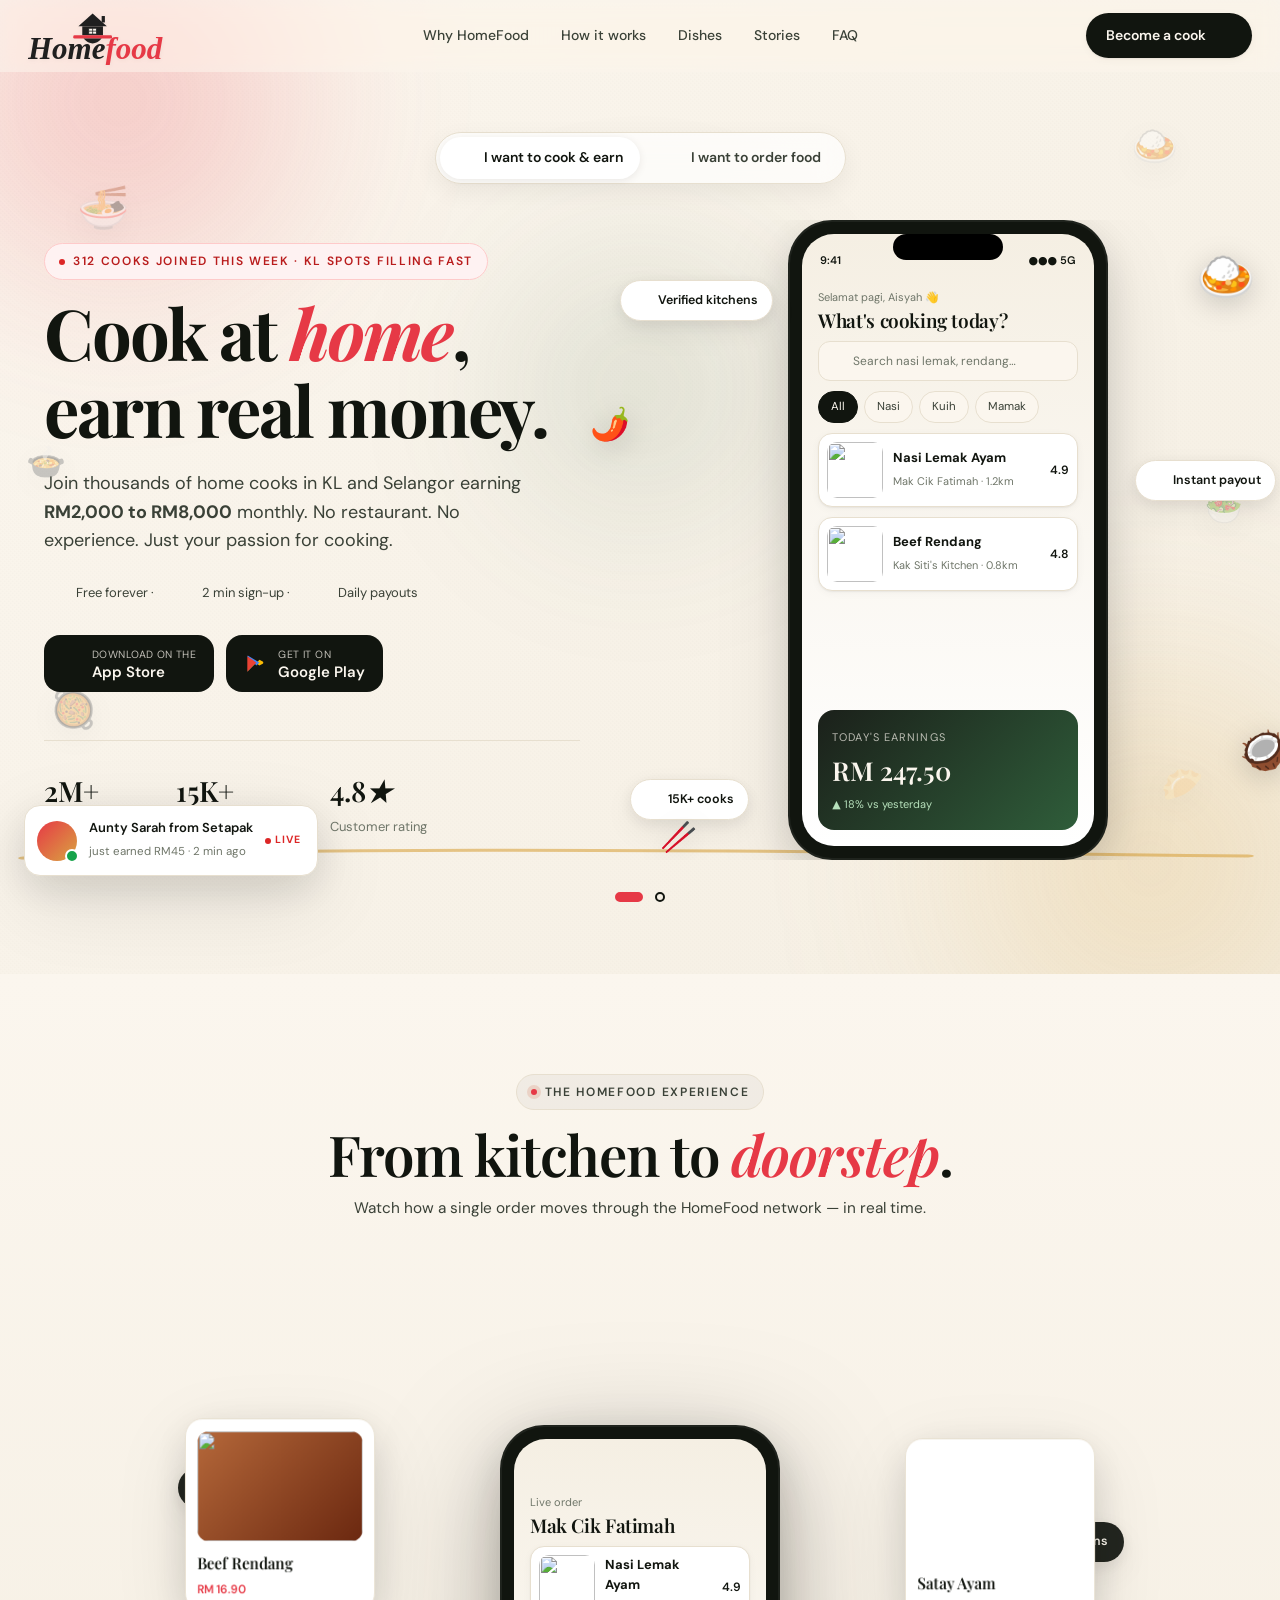
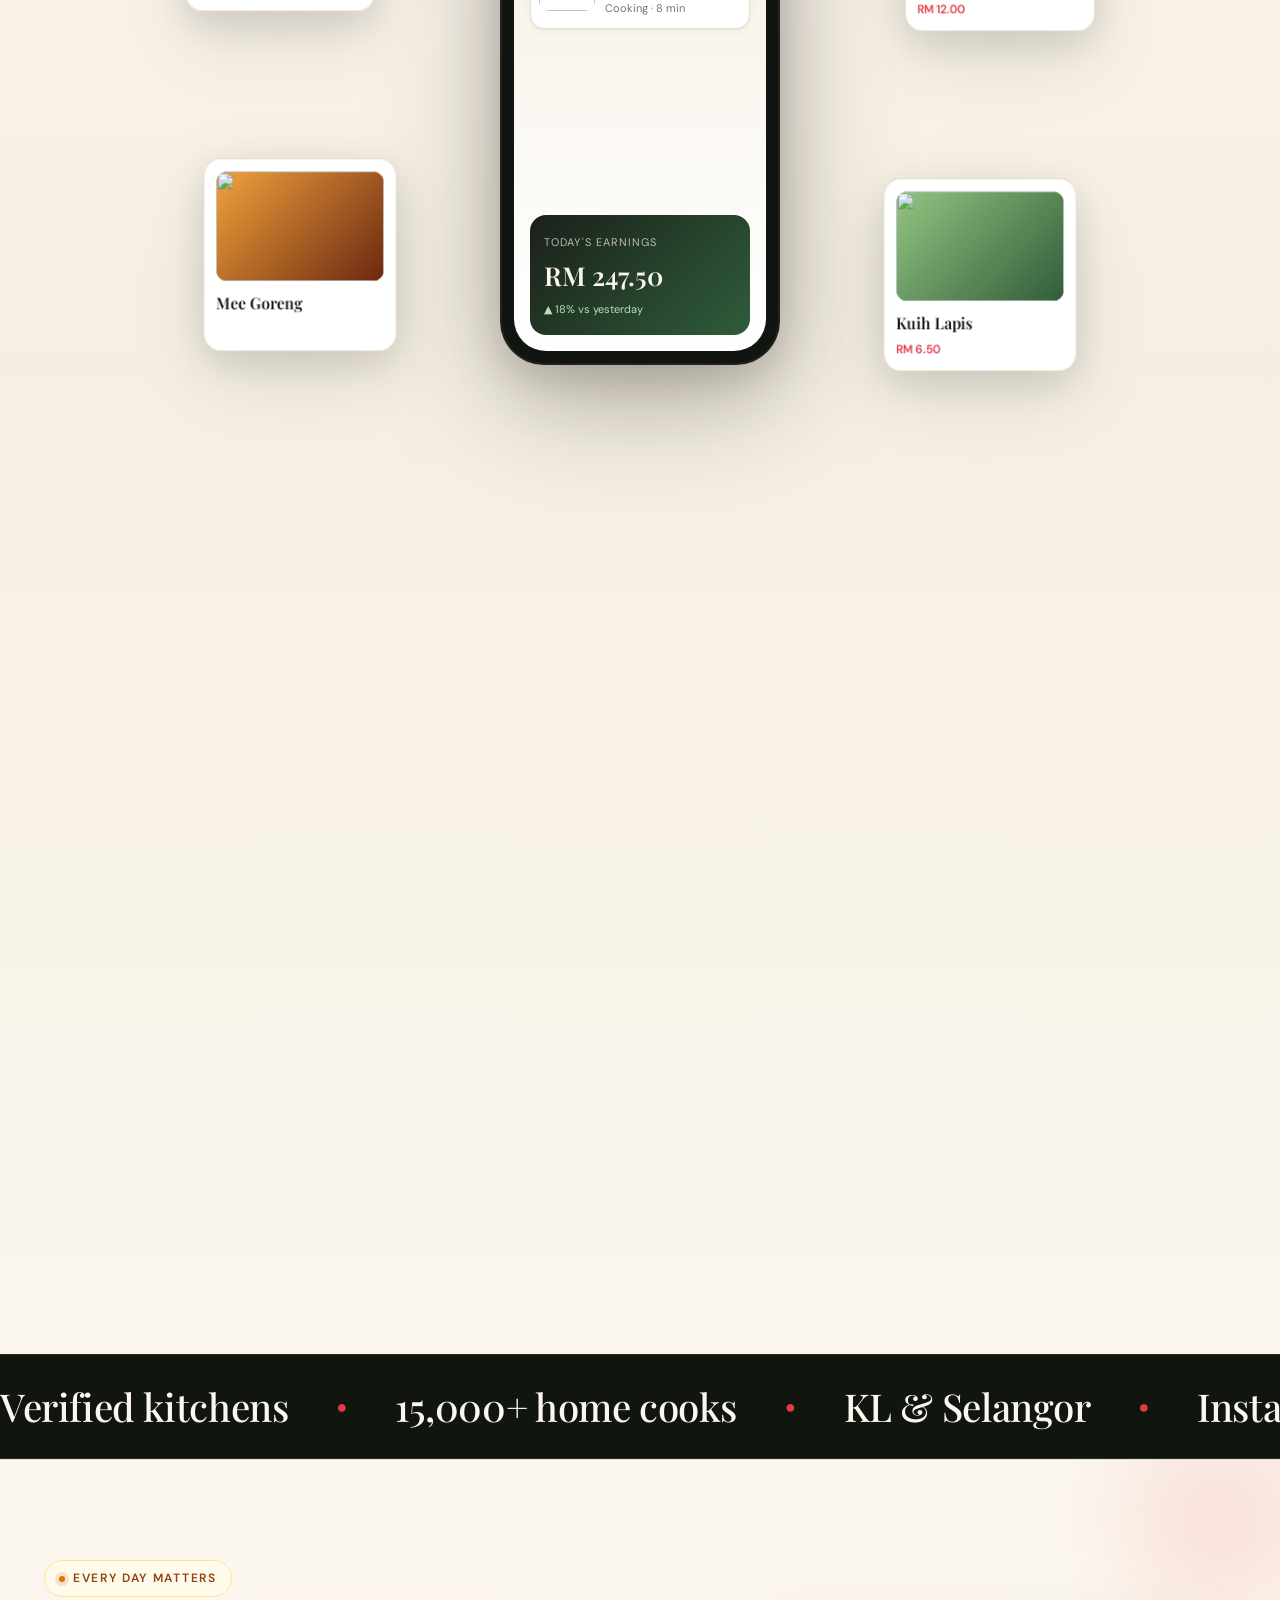
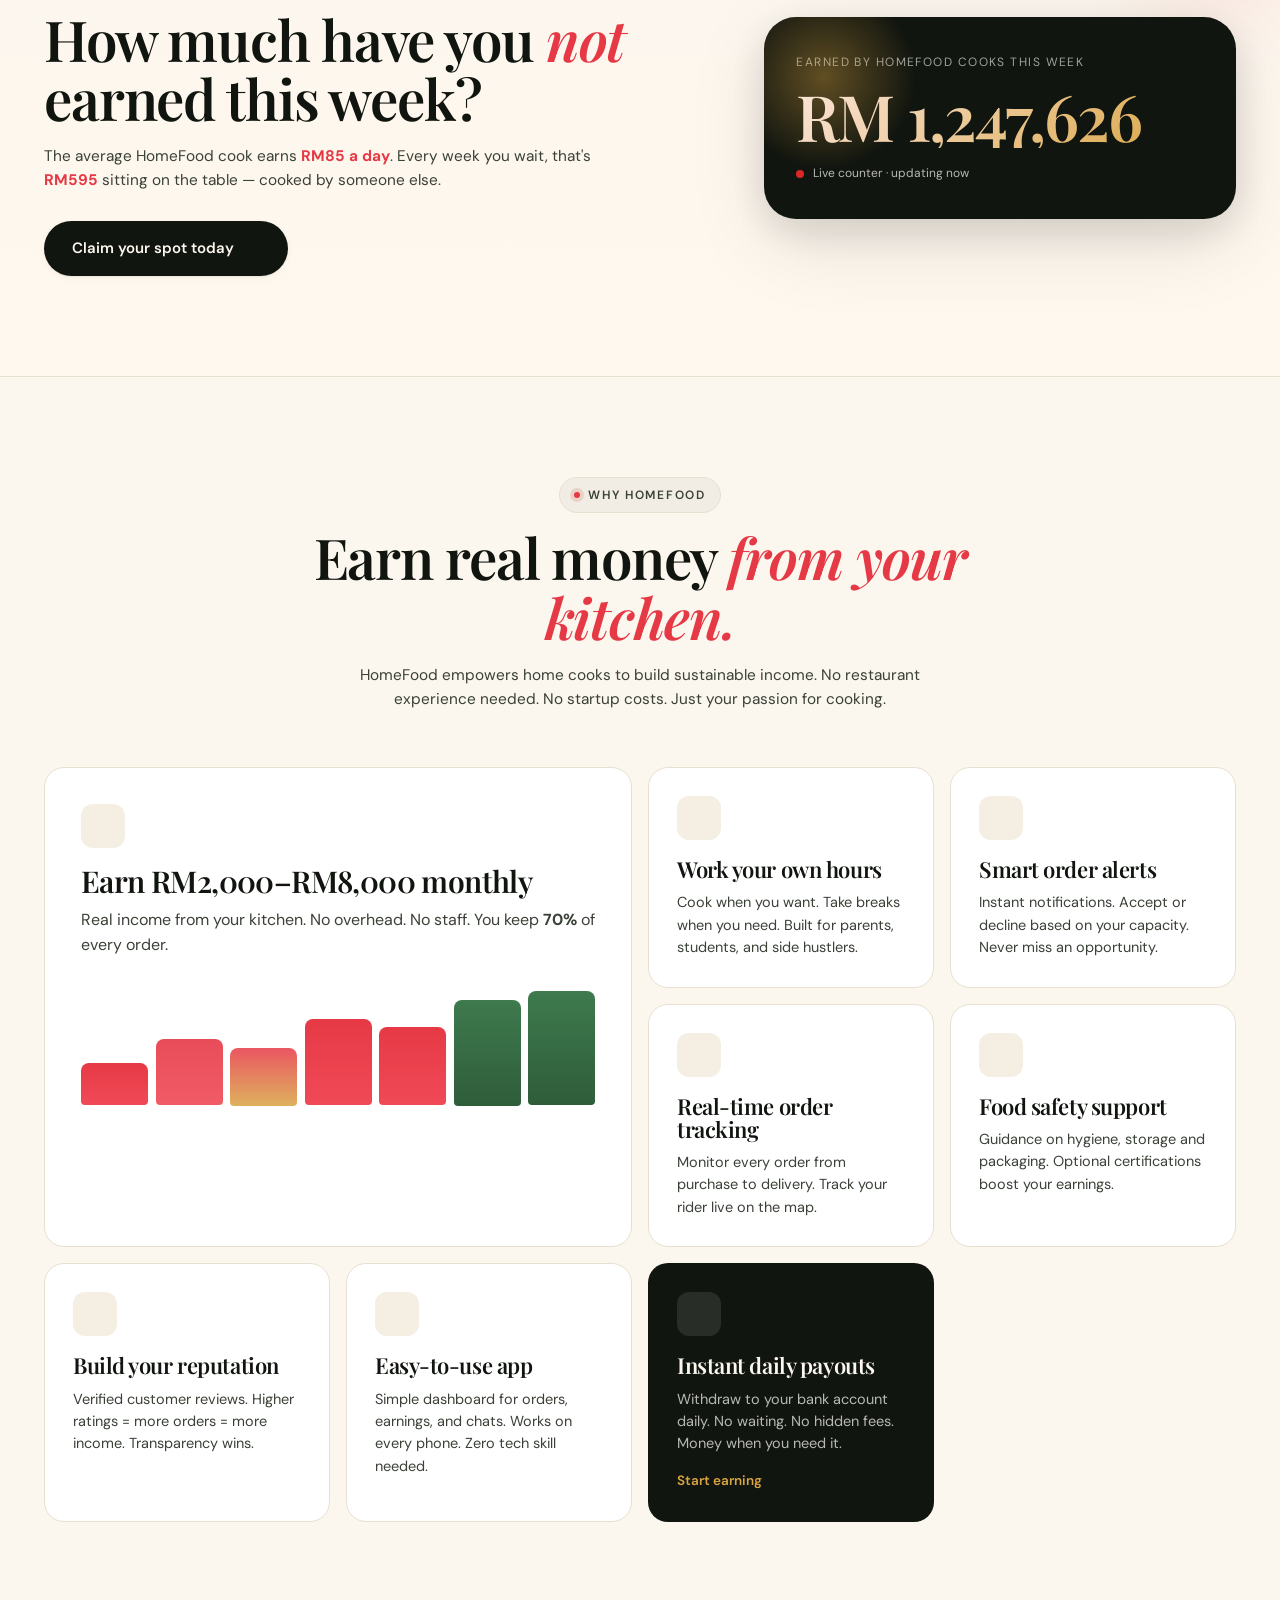
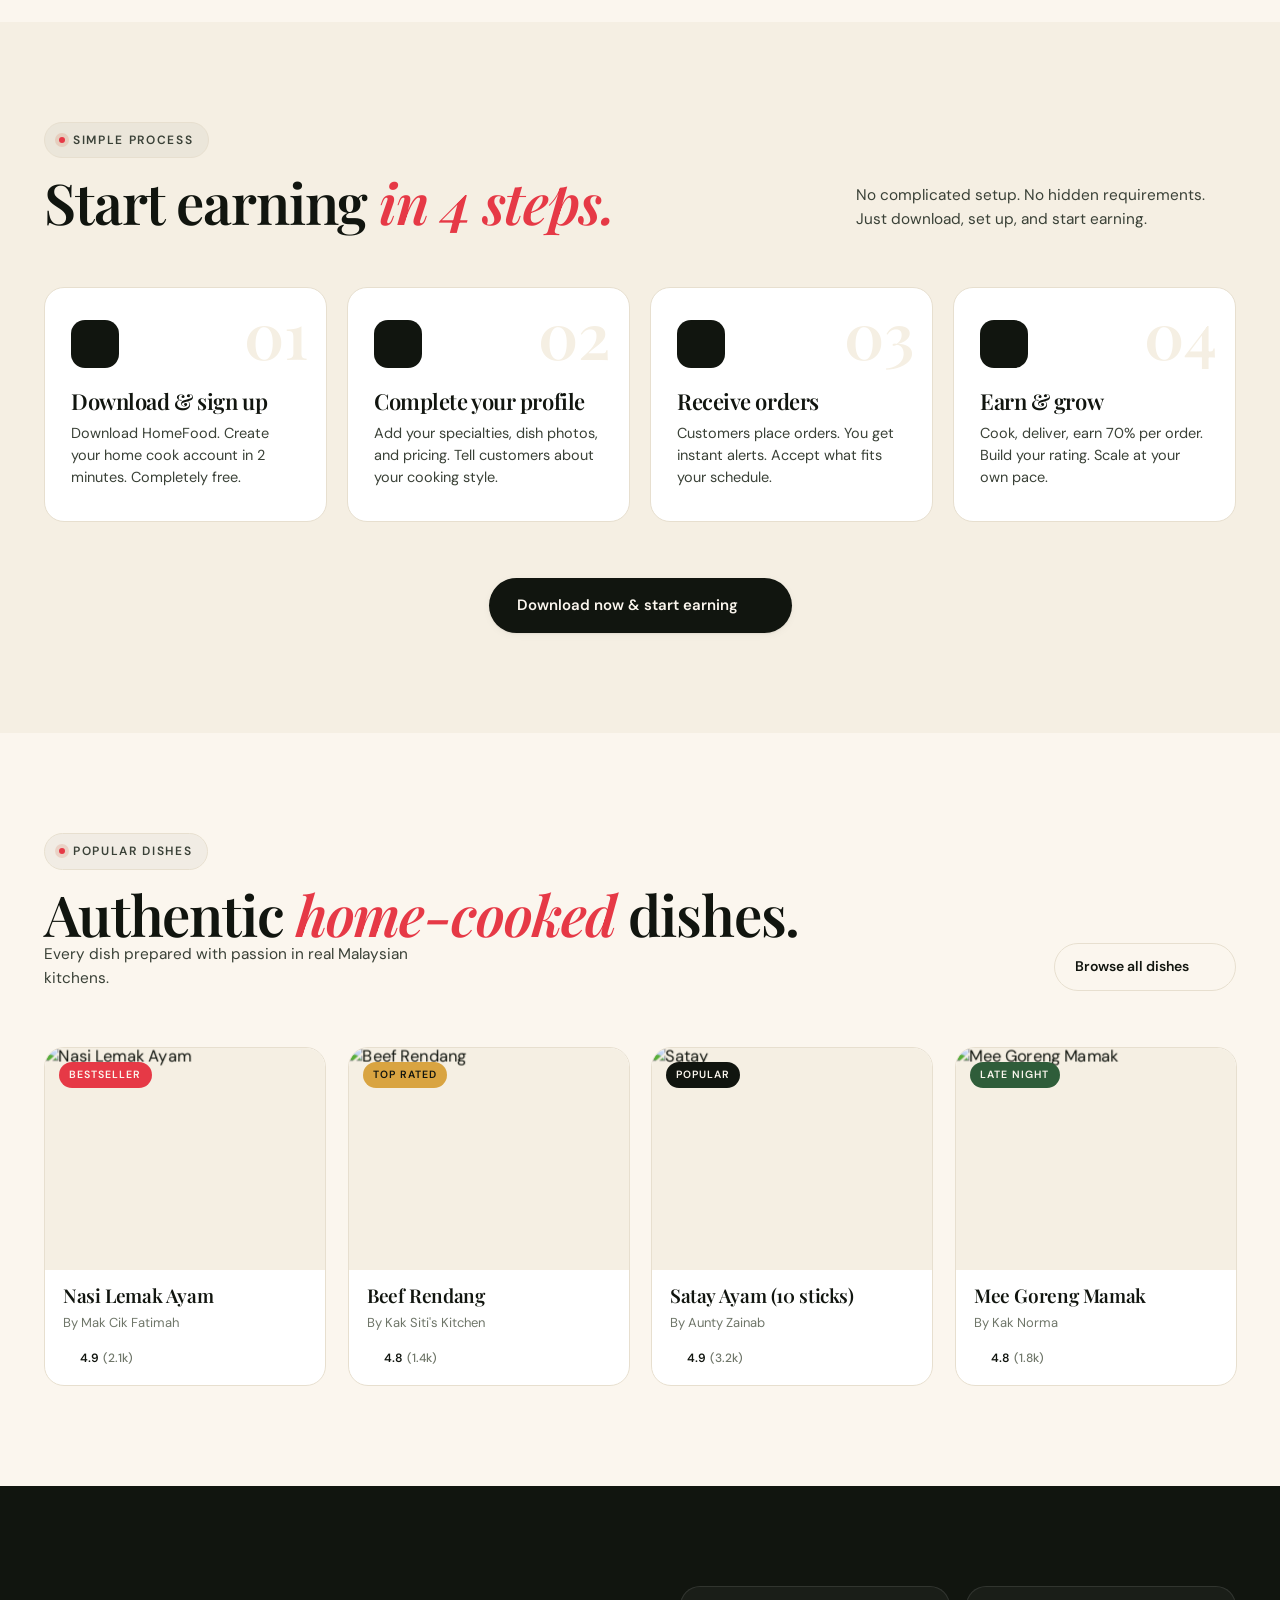
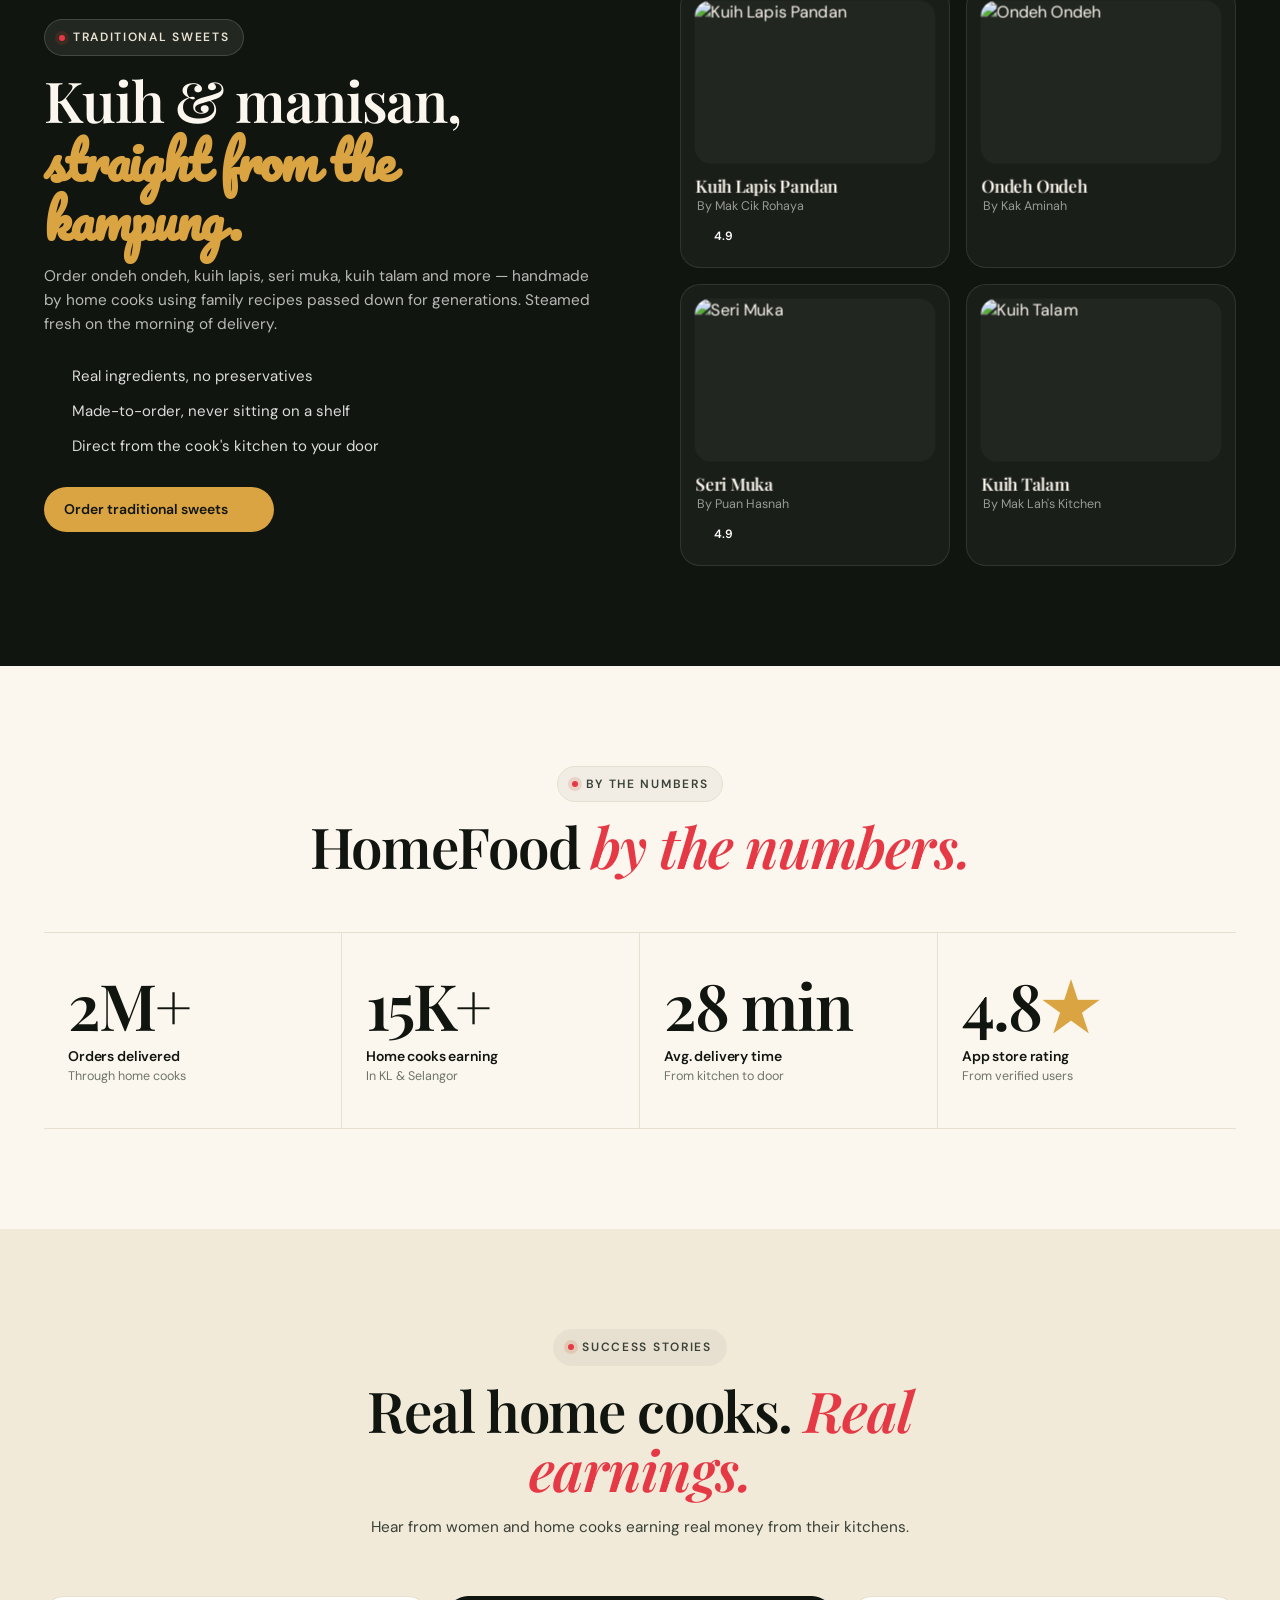
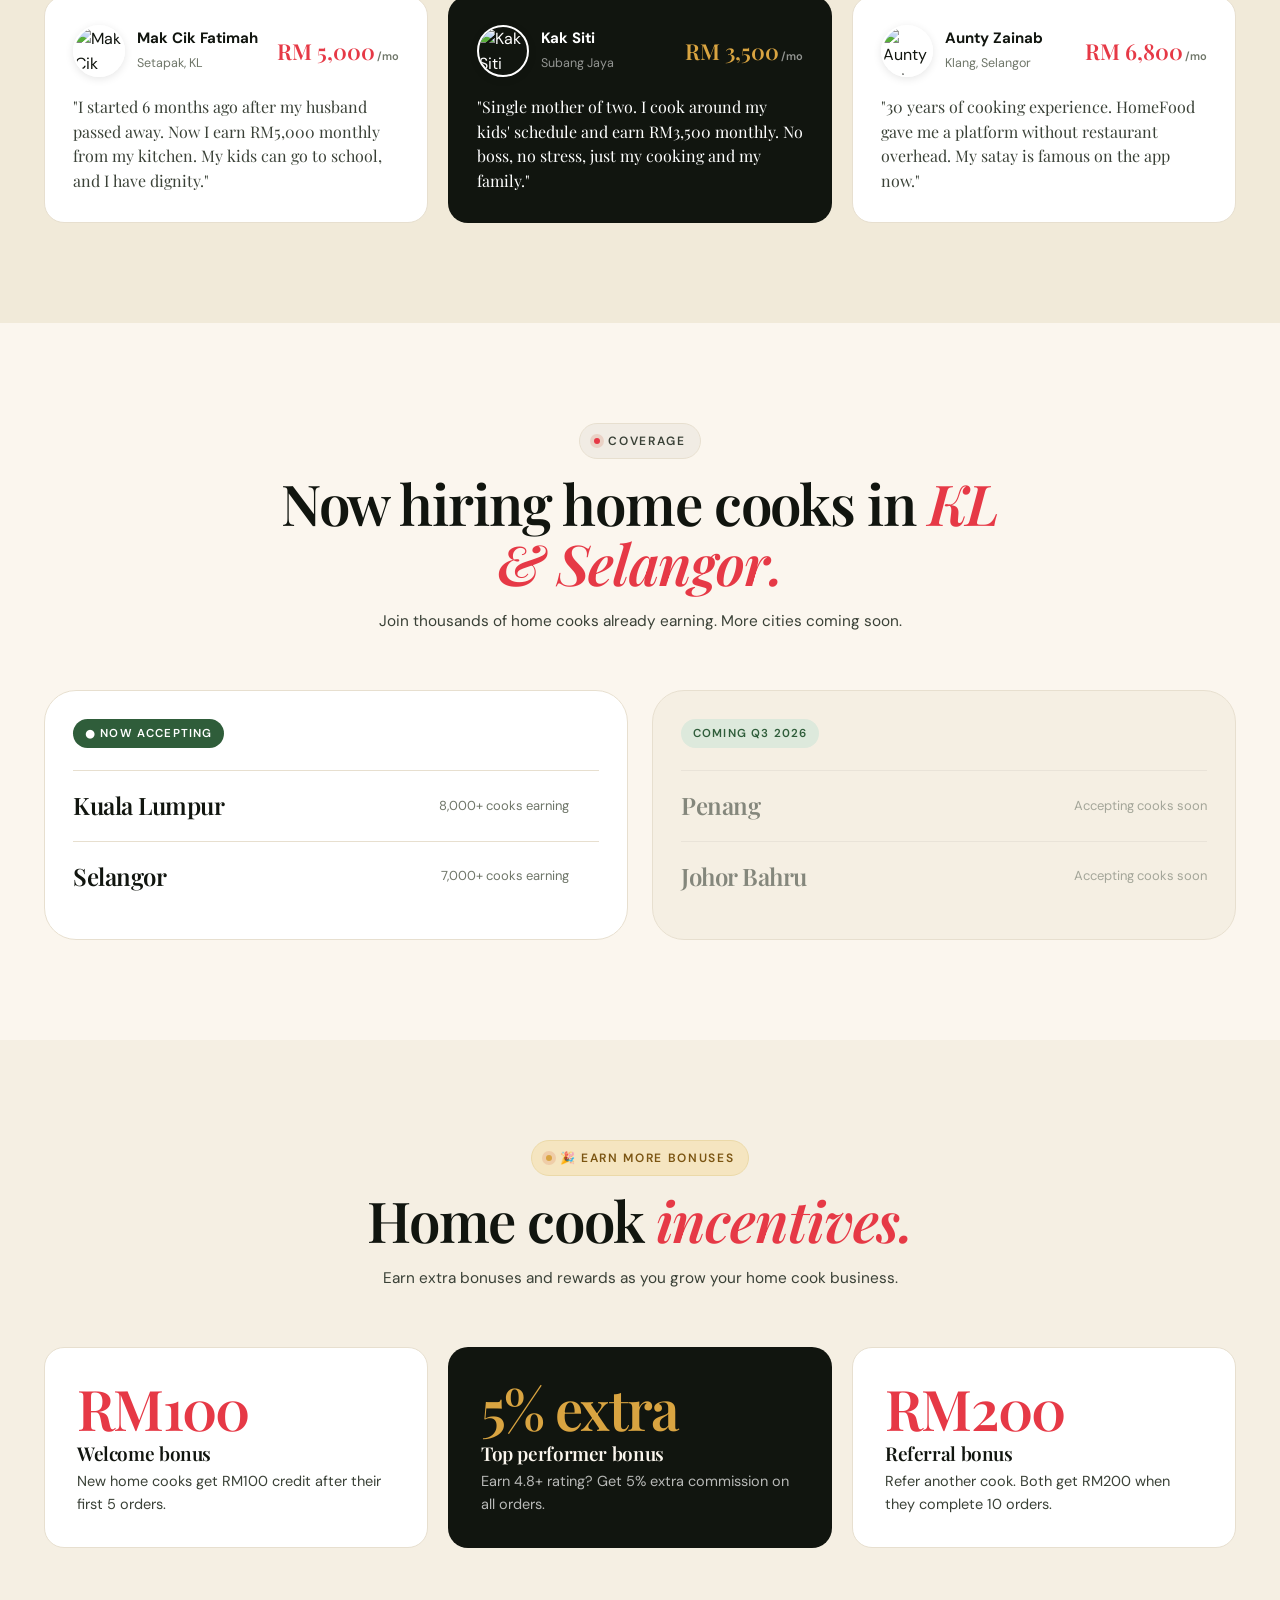
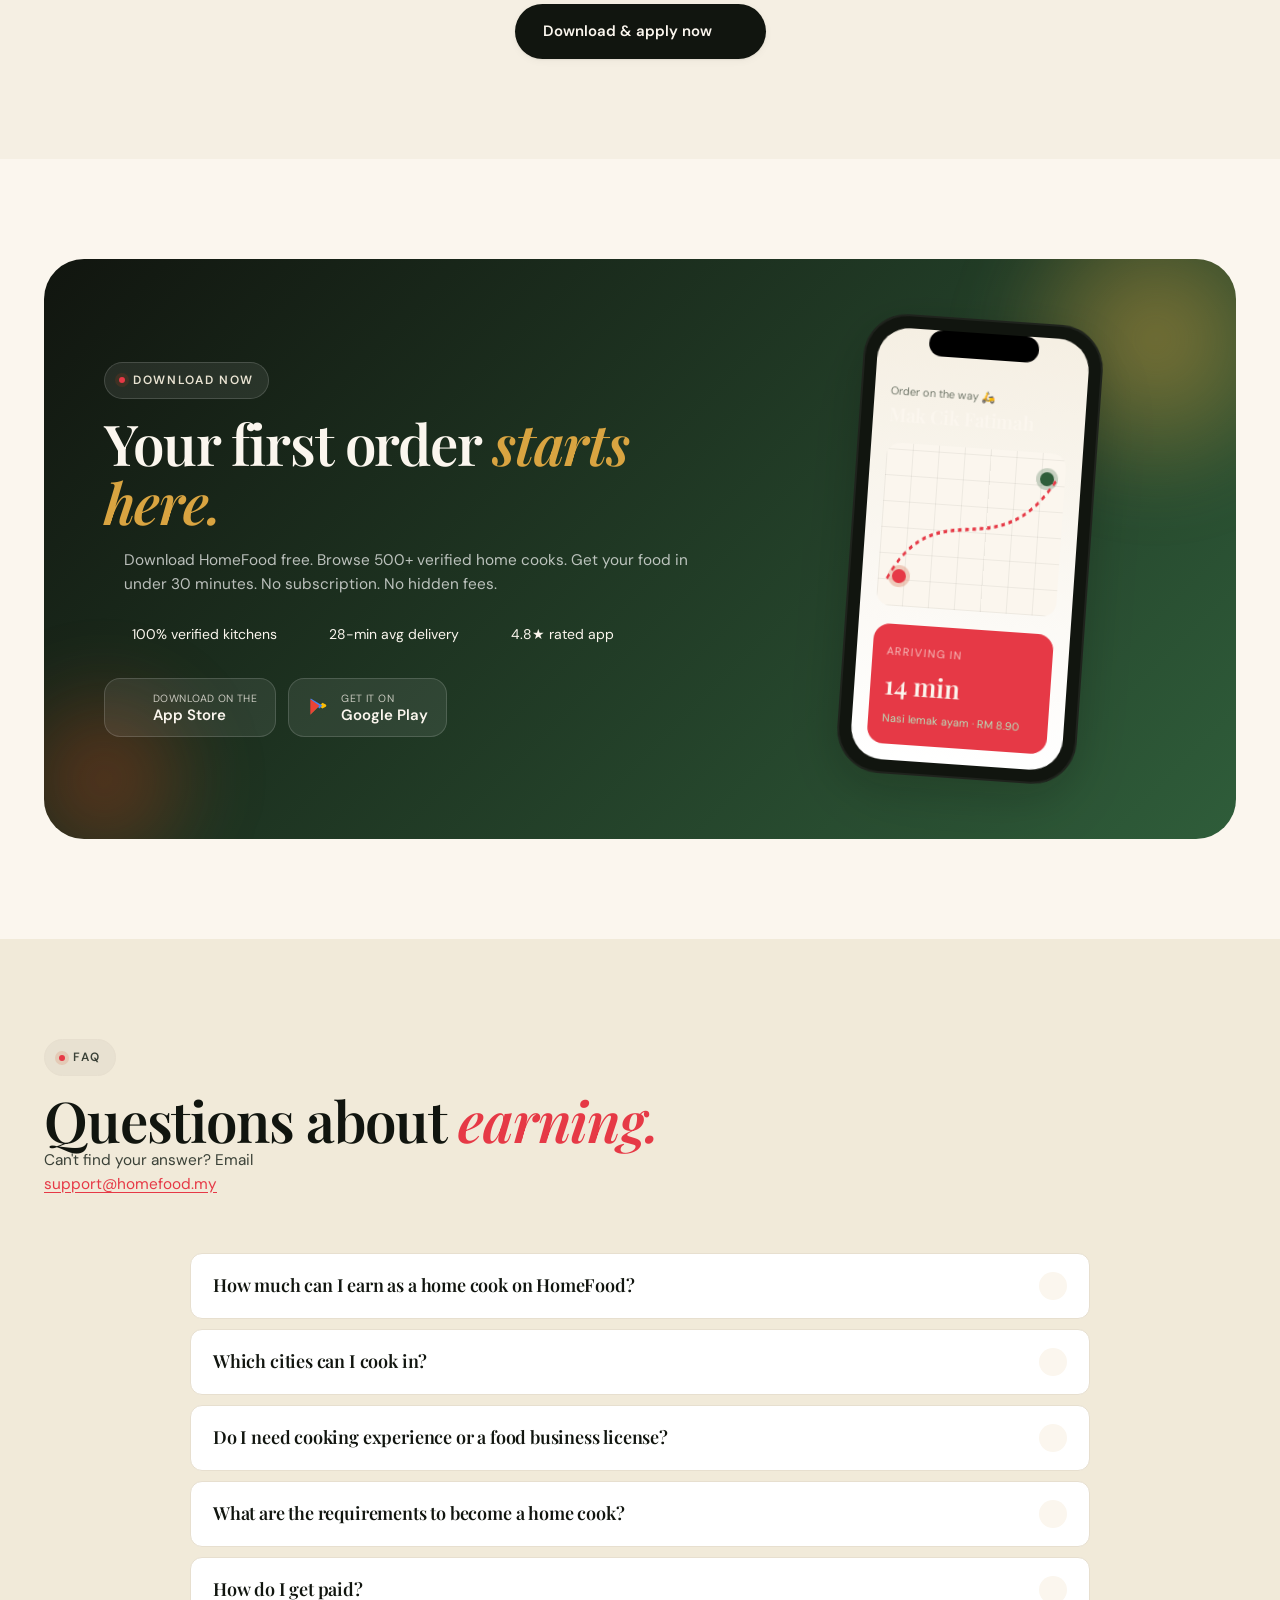
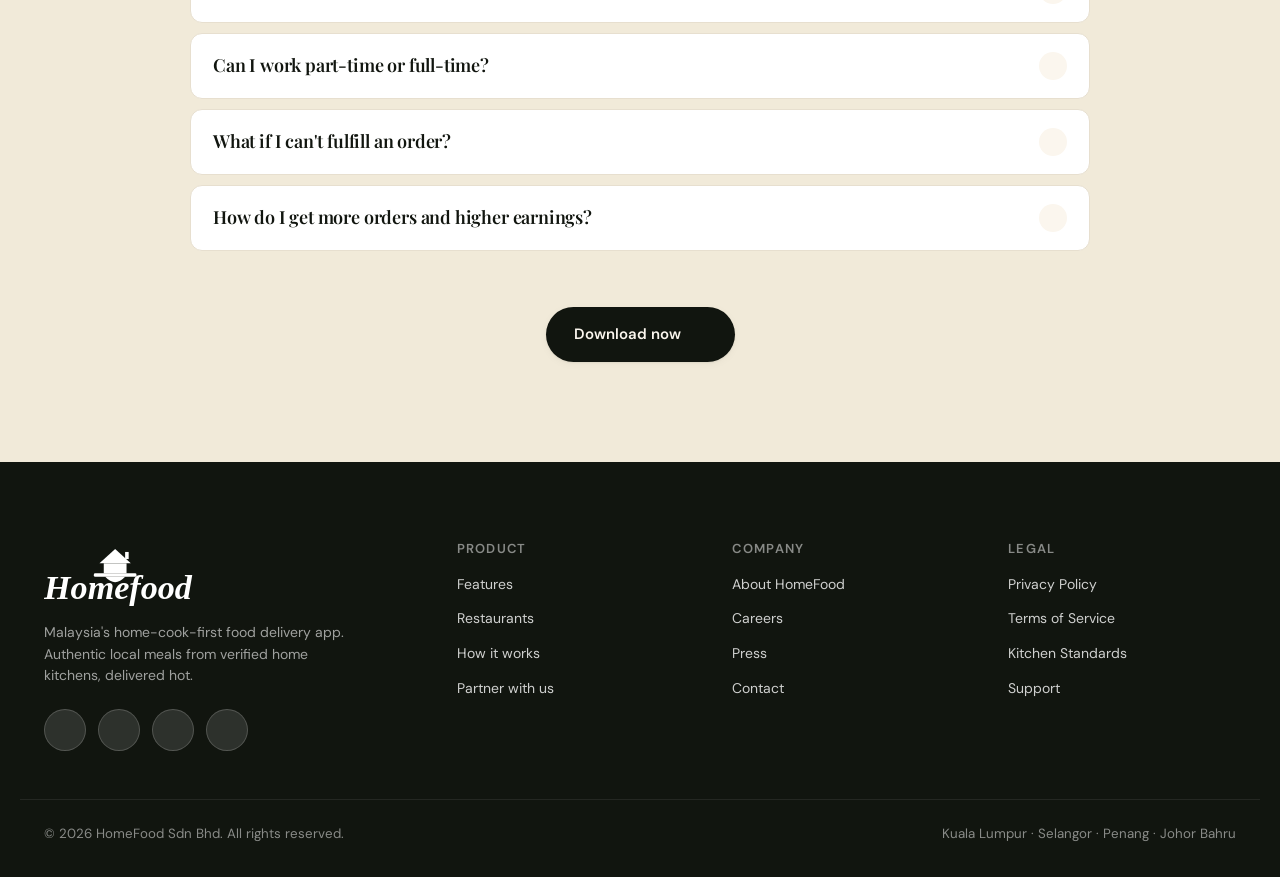
==== index.html @ e7e72888 "Remove HomeFood logo overlay from intro video animation" ====
<!doctype html>
<html lang="en">
<head>
  <meta charset="utf-8" />
  <meta name="viewport" content="width=device-width,initial-scale=1,viewport-fit=cover" />
  <title>HomeFood — Cook at Home, Earn Real Money | KL & Selangor</title>
  <meta name="description" content="Join 15,000+ home cooks in KL and Selangor earning RM2,000–RM8,000 monthly. No restaurant needed. No experience required. Just your passion for cooking." />
  <meta name="theme-color" content="#0f1410" />

  <!-- Open Graph -->
  <meta property="og:title" content="HomeFood — Cook at Home, Earn Real Money" />
  <meta property="og:description" content="15,000+ home cooks already earning. KL & Selangor." />
  <meta property="og:type" content="website" />

  <!-- Fonts -->
  <link rel="preconnect" href="https://fonts.googleapis.com" />
  <link rel="preconnect" href="https://fonts.gstatic.com" crossorigin />
  <link href="https://fonts.googleapis.com/css2?family=Playfair+Display:wght@400;500;600;700;800&family=DM+Sans:wght@300;400;500;600;700&family=Pacifico&display=swap" rel="stylesheet" />

  <!-- Lucide icons -->
  <script src="https://unpkg.com/lucide@latest" defer></script>

  <link rel="stylesheet" href="assets/css/styles.css?v=10" />
</head>
<body class="loading">

  <!-- ========== Cinematic Intro Animation ========== -->
  <div class="intro" id="introOverlay" aria-hidden="true">
    <!-- Decorative ambient blobs -->
    <span class="intro__blob intro__blob--a"></span>
    <span class="intro__blob intro__blob--b"></span>
    <span class="intro__blob intro__blob--c"></span>

    <!-- Floating food emojis that spiral in -->
    <span class="intro__food intro__food--1">🍜</span>
    <span class="intro__food intro__food--2">🥘</span>
    <span class="intro__food intro__food--3">🍛</span>
    <span class="intro__food intro__food--4">🥟</span>
    <span class="intro__food intro__food--5">🌶️</span>
    <span class="intro__food intro__food--6">🥥</span>
    <span class="intro__food intro__food--7">🍢</span>
    <span class="intro__food intro__food--8">🥢</span>

    <!-- Steam particles -->
    <span class="intro__steam intro__steam--1"></span>
    <span class="intro__steam intro__steam--2"></span>
    <span class="intro__steam intro__steam--3"></span>

    <!-- Main center stage -->
    <div class="intro__stage">
      <!-- Video intro arrives first -->
      <div class="intro__video-wrap" aria-hidden="true">
        <video class="intro__video" autoplay muted playsinline preload="auto" src="assets/large-thumbnail20250219-1737826-97r9p4.mp4"></video>
      </div>

      <!-- House icon draws in next -->
      <svg class="intro__house" viewBox="0 0 60 50" xmlns="http://www.w3.org/2000/svg" aria-hidden="true">
        <!-- Roof -->
        <path class="intro__house-roof" d="M30 6 L8 26 L52 26 Z" fill="#1F1F1F"/>
        <!-- Chimney -->
        <rect class="intro__house-chim" x="44" y="10" width="5" height="10" fill="#1F1F1F"/>
        <!-- House body -->
        <rect class="intro__house-body" x="14" y="26" width="32" height="14" fill="#1F1F1F"/>
        <!-- Window -->
        <rect class="intro__house-win" x="24" y="29" width="12" height="9" fill="#FBF6EE" stroke="#1F1F1F" stroke-width="1.2"/>
        <line class="intro__house-win" x1="30" y1="29" x2="30" y2="38" stroke="#1F1F1F" stroke-width="1.2"/>
        <line class="intro__house-win" x1="24" y1="33.5" x2="36" y2="33.5" stroke="#1F1F1F" stroke-width="1.2"/>
        <!-- Plate (red bar) -->
        <rect class="intro__house-plate" x="0" y="40" width="60" height="5" rx="2" fill="#E63946"/>
        <!-- Plate underside drip -->
        <path class="intro__house-drip" d="M16 45 Q30 60 44 45 Z" fill="#1F1F1F"/>
      </svg>

      <!-- Wordmark types in -->
      <div class="intro__word">
        <span class="intro__word-h">H</span>
        <span class="intro__word-o">o</span>
        <span class="intro__word-m">m</span>
        <span class="intro__word-e">e</span>
        <span class="intro__word-f">f</span>
        <span class="intro__word-o2">o</span>
        <span class="intro__word-o3">o</span>
        <span class="intro__word-d">d</span>
      </div>

      <!-- Tagline reveals last -->
      <p class="intro__tag">From kitchen, with love.</p>
    </div>

    <!-- Skip hint -->
    <span class="intro__skip">Tap to skip</span>
  </div>

  <!-- ========== Nav ========== -->
  <header class="nav" id="nav">
    <a href="#top" class="nav__brand">
      <img src="assets/img/logo.svg" alt="HomeFood" class="nav__logoimg" />
    </a>
    <nav class="nav__links">
      <a href="#why">Why HomeFood</a>
      <a href="#process">How it works</a>
      <a href="#dishes">Dishes</a>
      <a href="#stories">Stories</a>
      <a href="#faq">FAQ</a>
    </nav>
    <div class="nav__cta">
      <a href="#download" class="btn btn--primary">
        Become a cook
        <i data-lucide="arrow-up-right"></i>
      </a>
    </div>
    <button class="nav__burger" id="burger" aria-label="Menu">
      <span></span><span></span><span></span>
    </button>
  </header>

  <!-- ========== Mobile Drawer ========== -->
  <div class="drawer" id="drawer">
    <a href="#why">Why HomeFood</a>
    <a href="#process">How it works</a>
    <a href="#dishes">Dishes</a>
    <a href="#stories">Stories</a>
    <a href="#faq">FAQ</a>
    <a href="#download" class="btn btn--primary btn--block">Become a cook <i data-lucide="arrow-up-right"></i></a>
  </div>

  <main id="top">

    <!-- ========== Hero (slider) ========== -->
    <section class="hero hero--slider" id="hero">
      <div class="hero__bg" aria-hidden="true">
        <div class="blob blob--a"></div>
        <div class="blob blob--b"></div>
        <div class="blob blob--c"></div>
        <div class="grain"></div>
        <span class="hero__emoji hero__emoji--1">🍜</span>
        <span class="hero__emoji hero__emoji--2">🥘</span>
        <span class="hero__emoji hero__emoji--3">🍛</span>
        <span class="hero__emoji hero__emoji--4">🥟</span>
        <span class="hero__emoji hero__emoji--5">🍲</span>
        <span class="hero__emoji hero__emoji--6">🥗</span>
      </div>

      <!-- Audience toggle (always visible, not part of sliding content) -->
      <div class="container hero__toggle-wrap">
        <div class="hero__toggle" role="tablist" aria-label="Choose your journey">
          <button class="hero__toggle-btn is-active" data-slide="0" role="tab" aria-selected="true">
            <i data-lucide="chef-hat"></i> I want to cook &amp; earn
          </button>
          <button class="hero__toggle-btn" data-slide="1" role="tab" aria-selected="false">
            <i data-lucide="utensils"></i> I want to order food
          </button>
          <span class="hero__toggle-pill" aria-hidden="true"></span>
        </div>
      </div>

      <div class="hero__viewport">
       <div class="hero__track">

        <!-- ============ SLIDE 1 — For Cooks (existing) ============ -->
        <div class="hero__slide is-active" data-audience="cook">
          <div class="container hero__inner">
            <div class="hero__copy">
              <span class="eyebrow eyebrow--live"><span class="dot"></span> 312 cooks joined this week · KL spots filling fast</span>

              <h1 class="hero__title">
                Cook at <em>home</em>,<br/>
                earn <span class="ink">real money.</span>
                <svg class="ink__line" viewBox="0 0 300 18" preserveAspectRatio="none" aria-hidden="true">
                  <path d="M2 12 C 60 2, 140 2, 298 10" fill="none" stroke="currentColor" stroke-width="3" stroke-linecap="round"/>
                </svg>
              </h1>

              <p class="hero__lead">
                Join thousands of home cooks in KL and Selangor earning <b>RM2,000 to RM8,000</b> monthly.
                No restaurant. No experience. Just your passion for cooking.
              </p>

              <p class="hero__micro">
                <i data-lucide="shield-check"></i> Free forever · <i data-lucide="clock"></i> 2 min sign-up · <i data-lucide="wallet"></i> Daily payouts
              </p>

              <div class="hero__ctas">
                <a href="#download" class="store-btn">
                  <i data-lucide="apple"></i>
                  <span><small>Download on the</small><b>App Store</b></span>
                </a>
                <a href="#download" class="store-btn store-btn--dark">
                  <svg viewBox="0 0 24 24" width="22" height="22" aria-hidden="true"><path fill="#34A853" d="M3.6 20.5l10-10-3.4-3.4L3.6 20.5z"/><path fill="#FBBC04" d="M16.8 13.7l3.6-2c.9-.5.9-1.8 0-2.3l-3.5-2-3.7 3.7 3.6 2.6z"/><path fill="#4285F4" d="M3.6 3.5l10 10 3.2-3.2L4.5 3.1c-.3-.2-.7-.1-.9.1-.1.1-.1.2-.1.3z"/><path fill="#EA4335" d="M3.6 3.5v17l10-10-10-7z"/></svg>
                  <span><small>Get it on</small><b>Google Play</b></span>
                </a>
              </div>

              <div class="hero__stats">
                <div><b data-count="2" data-suffix="M+">0</b><span>Orders delivered</span></div>
                <div><b data-count="15" data-suffix="K+">0</b><span>Home cooks earning</span></div>
                <div><b>4.8<i>★</i></b><span>Customer rating</span></div>
              </div>
            </div>

            <div class="hero__art">
              <div class="phone">
                <div class="phone__notch"></div>
                <div class="phone__screen">
                  <div class="phone__top">
                    <span>9:41</span>
                    <span class="phone__sig">●●● 5G</span>
                  </div>
                  <div class="phone__hi">
                    <small>Selamat pagi, Aisyah 👋</small>
                    <h4>What's cooking today?</h4>
                  </div>
                  <div class="phone__search">
                    <i data-lucide="search"></i> Search nasi lemak, rendang…
                  </div>
                  <div class="phone__chip-row">
                    <span class="chip chip--on">All</span>
                    <span class="chip">Nasi</span>
                    <span class="chip">Kuih</span>
                    <span class="chip">Mamak</span>
                  </div>
                  <div class="phone__card">
                    <div class="phone__card-img"><img src="https://images.unsplash.com/photo-1626776876729-bab4369a5a5a?w=200&auto=format&fit=crop&q=70" alt="" loading="lazy"/></div>
                    <div class="phone__card-body">
                      <div>
                        <b>Nasi Lemak Ayam</b>
                        <small>Mak Cik Fatimah · 1.2km</small>
                      </div>
                      <span class="rating"><i data-lucide="star"></i>4.9</span>
                    </div>
                  </div>
                  <div class="phone__card">
                    <div class="phone__card-img"><img src="https://images.unsplash.com/photo-1574484284002-952d92456975?w=200&auto=format&fit=crop&q=70" alt="" loading="lazy"/></div>
                    <div class="phone__card-body">
                      <div>
                        <b>Beef Rendang</b>
                        <small>Kak Siti's Kitchen · 0.8km</small>
                      </div>
                      <span class="rating"><i data-lucide="star"></i>4.8</span>
                    </div>
                  </div>
                  <div class="phone__earn">
                    <small>Today's earnings</small>
                    <b>RM 247.50</b>
                    <span class="earn-trend">▲ 18% vs yesterday</span>
                  </div>
                </div>
              </div>

              <!-- Floating tags -->
              <div class="float-tag float-tag--a"><i data-lucide="badge-check"></i> Verified kitchens</div>
              <div class="float-tag float-tag--b"><i data-lucide="wallet"></i> Instant payout</div>
              <div class="float-tag float-tag--c"><i data-lucide="chef-hat"></i> 15K+ cooks</div>

              <!-- Decorative food blobs -->
              <span class="food food--1" aria-hidden="true">🍛</span>
              <span class="food food--2" aria-hidden="true">🥥</span>
              <span class="food food--3" aria-hidden="true">🌶️</span>
              <span class="food food--4" aria-hidden="true">🥢</span>
            </div>
          </div>
        </div>

        <!-- ============ SLIDE 2 — For Buyers / End Customers ============ -->
        <div class="hero__slide" data-audience="buyer">
          <div class="container hero__inner">
            <div class="hero__copy">
              <span class="eyebrow eyebrow--live"><span class="dot"></span> 28-min average delivery · 500+ home kitchens nearby</span>

              <h1 class="hero__title">
                Real <em>home</em> food,<br/>
                <span class="ink">delivered hot.</span>
                <svg class="ink__line" viewBox="0 0 300 18" preserveAspectRatio="none" aria-hidden="true">
                  <path d="M2 12 C 60 2, 140 2, 298 10" fill="none" stroke="currentColor" stroke-width="3" stroke-linecap="round"/>
                </svg>
              </h1>

              <p class="hero__lead">
                Order authentic Malaysian dishes from <b>500+ verified home cooks</b> near you. Nasi lemak, rendang, kuih — straight from the kitchen, not a restaurant chain.
              </p>

              <p class="hero__micro">
                <i data-lucide="clock"></i> 28-min avg delivery · <i data-lucide="badge-check"></i> Verified kitchens · <i data-lucide="heart"></i> Made fresh, never frozen
              </p>

              <div class="hero__ctas">
                <a href="#download" class="store-btn">
                  <i data-lucide="apple"></i>
                  <span><small>Order on the</small><b>App Store</b></span>
                </a>
                <a href="#download" class="store-btn store-btn--dark">
                  <svg viewBox="0 0 24 24" width="22" height="22" aria-hidden="true"><path fill="#34A853" d="M3.6 20.5l10-10-3.4-3.4L3.6 20.5z"/><path fill="#FBBC04" d="M16.8 13.7l3.6-2c.9-.5.9-1.8 0-2.3l-3.5-2-3.7 3.7 3.6 2.6z"/><path fill="#4285F4" d="M3.6 3.5l10 10 3.2-3.2L4.5 3.1c-.3-.2-.7-.1-.9.1-.1.1-.1.2-.1.3z"/><path fill="#EA4335" d="M3.6 3.5v17l10-10-10-7z"/></svg>
                  <span><small>Get it on</small><b>Google Play</b></span>
                </a>
              </div>

              <div class="hero__stats">
                <div><b data-count="500" data-suffix="+">0</b><span>Home cooks near you</span></div>
                <div><b data-count="28" data-suffix=" min">0</b><span>Average delivery</span></div>
                <div><b>4.8<i>★</i></b><span>App Store rating</span></div>
              </div>
            </div>

            <div class="hero__art">
              <div class="phone">
                <div class="phone__notch"></div>
                <div class="phone__screen">
                  <div class="phone__top">
                    <span>9:41</span>
                    <span class="phone__sig">●●● 5G</span>
                  </div>
                  <div class="phone__hi">
                    <small>Order #4218 · arriving</small>
                    <h4>Your food is on the way 🛵</h4>
                  </div>

                  <!-- Order tracking -->
                  <div class="track">
                    <div class="track__row track__row--done">
                      <span class="track__dot"></span>
                      <div><b>Order placed</b><small>9:24 AM</small></div>
                    </div>
                    <div class="track__row track__row--done">
                      <span class="track__dot"></span>
                      <div><b>Mak Cik Fatimah cooking</b><small>9:28 AM · fresh batch</small></div>
                    </div>
                    <div class="track__row track__row--active">
                      <span class="track__dot"></span>
                      <div><b>On the way with Aman</b><small>ETA 12 min · 2.4 km away</small></div>
                    </div>
                    <div class="track__row">
                      <span class="track__dot"></span>
                      <div><b>Delivered</b><small>—</small></div>
                    </div>
                  </div>

                  <div class="phone__card phone__card--order">
                    <div class="phone__card-img"><img src="https://images.unsplash.com/photo-1626776876729-bab4369a5a5a?w=200&auto=format&fit=crop&q=70" alt="" loading="lazy"/></div>
                    <div class="phone__card-body">
                      <div>
                        <b>Nasi Lemak Ayam</b>
                        <small>×1 · RM 12.90</small>
                      </div>
                      <span class="rating"><i data-lucide="star"></i>4.9</span>
                    </div>
                  </div>

                  <div class="phone__earn phone__earn--green">
                    <small>Total paid</small>
                    <b>RM 16.40</b>
                    <span class="earn-trend">incl. RM 3.50 delivery</span>
                  </div>
                </div>
              </div>

              <!-- Floating tags (buyer variant) -->
              <div class="float-tag float-tag--a"><i data-lucide="clock"></i> 28-min delivery</div>
              <div class="float-tag float-tag--b"><i data-lucide="heart"></i> Made fresh</div>
              <div class="float-tag float-tag--c"><i data-lucide="map-pin"></i> 1.2 km away</div>

              <!-- Decorative food blobs -->
              <span class="food food--1" aria-hidden="true">🍜</span>
              <span class="food food--2" aria-hidden="true">🍢</span>
              <span class="food food--3" aria-hidden="true">🥟</span>
              <span class="food food--4" aria-hidden="true">🍡</span>
            </div>
          </div>
        </div>

       </div><!-- /.hero__track -->
      </div><!-- /.hero__viewport -->

      <!-- Slider dot indicators -->
      <div class="hero__dots" role="tablist" aria-label="Slide indicators">
        <button class="hero__dot is-active" data-slide="0" aria-label="Show cook slide" role="tab" aria-selected="true"></button>
        <button class="hero__dot" data-slide="1" aria-label="Show order slide" role="tab" aria-selected="false"></button>
      </div>

    </section>

    <!-- ========== 3D Showcase (scroll-driven) ========== -->
    <section class="showcase" id="showcase">
      <div class="container showcase__head">
        <span class="eyebrow"><span class="dot"></span> The HomeFood experience</span>
        <h2 class="section__title">From kitchen to <em>doorstep</em>.</h2>
        <p class="section__sub">Watch how a single order moves through the HomeFood network — in real time.</p>
      </div>
      <div class="showcase__sticky">
        <div class="stage">
          <div class="stage__phone">
            <div class="phone phone--3d">
              <div class="phone__notch"></div>
              <div class="phone__screen">
                <div class="phone__hi"><small>Live order</small><h4>Mak Cik Fatimah</h4></div>
                <div class="phone__card">
                  <div class="phone__card-img"><img src="https://images.unsplash.com/photo-1626776876729-bab4369a5a5a?w=200&auto=format&fit=crop&q=70" alt="" loading="lazy"/></div>
                  <div class="phone__card-body">
                    <div><b>Nasi Lemak Ayam</b><small>Cooking · 8 min</small></div>
                    <span class="rating"><i data-lucide="star"></i>4.9</span>
                  </div>
                </div>
                <div class="phone__earn">
                  <small>Today's earnings</small>
                  <b>RM 247.50</b>
                  <span class="earn-trend">▲ 18% vs yesterday</span>
                </div>
              </div>
            </div>
          </div>

          <!-- Orbiting cards -->
          <div class="orbit orbit--1">
            <img src="https://images.unsplash.com/photo-1455619452474-d2be8b1e70cd?w=400&auto=format&fit=crop&q=80" alt="" loading="lazy"/>
            <b>Beef Rendang</b><small>RM 16.90</small>
          </div>
          <div class="orbit orbit--2">
            <img src="https://images.unsplash.com/photo-1599487488170-d11ec9c172f0?w=400&auto=format&fit=crop&q=80" alt="" loading="lazy"/>
            <b>Satay Ayam</b><small>RM 12.00</small>
          </div>
          <div class="orbit orbit--3">
            <img src="https://images.unsplash.com/photo-1645177628172-a94c1f96e6db?w=400&auto=format&fit=crop&q=80" alt="" loading="lazy"/>
            <b>Mee Goreng</b><small>RM 7.50</small>
          </div>
          <div class="orbit orbit--4">
            <img src="https://images.unsplash.com/photo-1565958011703-44f9829ba187?w=400&auto=format&fit=crop&q=80" alt="" loading="lazy"/>
            <b>Kuih Lapis</b><small>RM 6.50</small>
          </div>

          <span class="stage__chip stage__chip--a"><i data-lucide="chef-hat"></i> 15K+ home cooks</span>
          <span class="stage__chip stage__chip--b"><i data-lucide="badge-check"></i> Verified kitchens</span>
          <span class="stage__chip stage__chip--c"><i data-lucide="wallet"></i> Daily payouts</span>
        </div>
      </div>
    </section>

    <!-- ========== Marquee ========== -->
    <section class="marquee" id="marquee" aria-hidden="true">
      <div class="marquee__track">
        <!-- duplicated for seamless loop -->
        <div class="marquee__set">
          <span>Verified kitchens</span><i>●</i>
          <span>15,000+ home cooks</span><i>●</i>
          <span>KL &amp; Selangor</span><i>●</i>
          <span>Instant payouts</span><i>●</i>
          <span>70% to cooks</span><i>●</i>
          <span>No restaurant needed</span><i>●</i>
          <span>Women-led kitchens</span><i>●</i>
          <span>Authentic recipes</span><i>●</i>
        </div>
        <div class="marquee__set">
          <span>Verified kitchens</span><i>●</i>
          <span>15,000+ home cooks</span><i>●</i>
          <span>KL &amp; Selangor</span><i>●</i>
          <span>Instant payouts</span><i>●</i>
          <span>70% to cooks</span><i>●</i>
          <span>No restaurant needed</span><i>●</i>
          <span>Women-led kitchens</span><i>●</i>
          <span>Authentic recipes</span><i>●</i>
        </div>
      </div>
    </section>

    <!-- ========== Loss Aversion / Psychological Hook ========== -->
    <section class="loss" id="loss">
      <div class="container loss__inner">
        <div class="loss__copy">
          <span class="eyebrow eyebrow--warn"><span class="dot"></span> Every day matters</span>
          <h2 class="section__title">How much have you <em>not</em> earned this week?</h2>
          <p class="section__sub">The average HomeFood cook earns <b>RM85 a day</b>. Every week you wait, that's <b>RM595</b> sitting on the table — cooked by someone else.</p>
          <a href="#download" class="btn btn--primary btn--lg">Claim your spot today <i data-lucide="arrow-up-right"></i></a>
        </div>
        <div class="loss__stat">
          <small>Earned by HomeFood cooks this week</small>
          <b class="loss__big" data-live-money>RM 1,247,580</b>
          <div class="loss__pulse"><span class="pulse-dot"></span> Live counter · updating now</div>
        </div>
      </div>
    </section>

    <!-- ========== Why HomeFood ========== -->
    <section class="section" id="why">
      <div class="container">
        <header class="section__head">
          <span class="eyebrow"><span class="dot"></span> Why HomeFood</span>
          <h2 class="section__title">Earn real money <em>from your kitchen.</em></h2>
          <p class="section__sub">HomeFood empowers home cooks to build sustainable income. No restaurant experience needed. No startup costs. Just your passion for cooking.</p>
        </header>

        <div class="features">
          <article class="feature feature--lg">
            <div class="feature__ico"><i data-lucide="banknote"></i></div>
            <h3>Earn RM2,000–RM8,000 monthly</h3>
            <p>Real income from your kitchen. No overhead. No staff. You keep <b>70%</b> of every order.</p>
            <div class="feature__chart">
              <span style="--h:35%"></span><span style="--h:55%"></span><span style="--h:48%"></span>
              <span style="--h:72%"></span><span style="--h:65%"></span><span style="--h:88%"></span>
              <span style="--h:95%"></span>
            </div>
          </article>

          <article class="feature">
            <div class="feature__ico"><i data-lucide="clock"></i></div>
            <h3>Work your own hours</h3>
            <p>Cook when you want. Take breaks when you need. Built for parents, students, and side hustlers.</p>
          </article>

          <article class="feature">
            <div class="feature__ico"><i data-lucide="bell-ring"></i></div>
            <h3>Smart order alerts</h3>
            <p>Instant notifications. Accept or decline based on your capacity. Never miss an opportunity.</p>
          </article>

          <article class="feature">
            <div class="feature__ico"><i data-lucide="map-pin"></i></div>
            <h3>Real-time order tracking</h3>
            <p>Monitor every order from purchase to delivery. Track your rider live on the map.</p>
          </article>

          <article class="feature">
            <div class="feature__ico"><i data-lucide="shield-check"></i></div>
            <h3>Food safety support</h3>
            <p>Guidance on hygiene, storage and packaging. Optional certifications boost your earnings.</p>
          </article>

          <article class="feature">
            <div class="feature__ico"><i data-lucide="star"></i></div>
            <h3>Build your reputation</h3>
            <p>Verified customer reviews. Higher ratings = more orders = more income. Transparency wins.</p>
          </article>

          <article class="feature">
            <div class="feature__ico"><i data-lucide="smartphone"></i></div>
            <h3>Easy-to-use app</h3>
            <p>Simple dashboard for orders, earnings, and chats. Works on every phone. Zero tech skill needed.</p>
          </article>

          <article class="feature feature--accent">
            <div class="feature__ico"><i data-lucide="zap"></i></div>
            <h3>Instant daily payouts</h3>
            <p>Withdraw to your bank account daily. No waiting. No hidden fees. Money when you need it.</p>
            <a href="#download" class="feature__link">Start earning <i data-lucide="arrow-right"></i></a>
          </article>
        </div>
      </div>
    </section>

    <!-- ========== Process ========== -->
    <section class="section section--alt" id="process">
      <div class="container">
        <header class="section__head section__head--row">
          <div>
            <span class="eyebrow"><span class="dot"></span> Simple process</span>
            <h2 class="section__title">Start earning <em>in 4 steps.</em></h2>
          </div>
          <p class="section__sub">No complicated setup. No hidden requirements. Just download, set up, and start earning.</p>
        </header>

        <ol class="steps">
          <li class="step">
            <span class="step__num">01</span>
            <div class="step__ico"><i data-lucide="download"></i></div>
            <h3>Download &amp; sign up</h3>
            <p>Download HomeFood. Create your home cook account in 2 minutes. Completely free.</p>
          </li>
          <li class="step">
            <span class="step__num">02</span>
            <div class="step__ico"><i data-lucide="user-round-pen"></i></div>
            <h3>Complete your profile</h3>
            <p>Add your specialties, dish photos, and pricing. Tell customers about your cooking style.</p>
          </li>
          <li class="step">
            <span class="step__num">03</span>
            <div class="step__ico"><i data-lucide="bell"></i></div>
            <h3>Receive orders</h3>
            <p>Customers place orders. You get instant alerts. Accept what fits your schedule.</p>
          </li>
          <li class="step">
            <span class="step__num">04</span>
            <div class="step__ico"><i data-lucide="trending-up"></i></div>
            <h3>Earn &amp; grow</h3>
            <p>Cook, deliver, earn 70% per order. Build your rating. Scale at your own pace.</p>
          </li>
        </ol>

        <div class="process__cta">
          <a href="#download" class="btn btn--primary btn--lg">Download now &amp; start earning <i data-lucide="arrow-up-right"></i></a>
        </div>
      </div>
    </section>

    <!-- ========== Popular Dishes ========== -->
    <section class="section" id="dishes">
      <div class="container">
        <header class="section__head section__head--row">
          <div>
            <span class="eyebrow"><span class="dot"></span> Popular dishes</span>
            <h2 class="section__title">Authentic <em>home-cooked</em> dishes.</h2>
            <p class="section__sub">Every dish prepared with passion in real Malaysian kitchens.</p>
          </div>
          <a href="#download" class="btn btn--ghost">Browse all dishes <i data-lucide="arrow-right"></i></a>
        </header>

        <div class="dishes">
          <article class="dish tilt">
            <span class="dish__tag dish__tag--best">Bestseller</span>
            <div class="dish__img"><img src="https://images.unsplash.com/photo-1626776876729-bab4369a5a5a?w=800&auto=format&fit=crop&q=80" alt="Nasi Lemak Ayam" loading="lazy"/></div>
            <div class="dish__body">
              <h3>Nasi Lemak Ayam</h3>
              <small>By Mak Cik Fatimah</small>
              <div class="dish__meta">
                <span class="rating"><i data-lucide="star"></i> 4.9 <em>(2.1k)</em></span>
              </div>
            </div>
          </article>

          <article class="dish tilt">
            <span class="dish__tag dish__tag--top">Top rated</span>
            <div class="dish__img"><img src="https://images.unsplash.com/photo-1455619452474-d2be8b1e70cd?w=800&auto=format&fit=crop&q=80" alt="Beef Rendang" loading="lazy"/></div>
            <div class="dish__body">
              <h3>Beef Rendang</h3>
              <small>By Kak Siti's Kitchen</small>
              <div class="dish__meta">
                <span class="rating"><i data-lucide="star"></i> 4.8 <em>(1.4k)</em></span>
              </div>
            </div>
          </article>

          <article class="dish tilt">
            <span class="dish__tag">Popular</span>
            <div class="dish__img"><img src="https://images.unsplash.com/photo-1599487488170-d11ec9c172f0?w=800&auto=format&fit=crop&q=80" alt="Satay" loading="lazy"/></div>
            <div class="dish__body">
              <h3>Satay Ayam (10 sticks)</h3>
              <small>By Aunty Zainab</small>
              <div class="dish__meta">
                <span class="rating"><i data-lucide="star"></i> 4.9 <em>(3.2k)</em></span>
              </div>
            </div>
          </article>

          <article class="dish tilt">
            <span class="dish__tag dish__tag--late">Late night</span>
            <div class="dish__img"><img src="https://images.unsplash.com/photo-1645177628172-a94c1f96e6db?w=800&auto=format&fit=crop&q=80" alt="Mee Goreng Mamak" loading="lazy"/></div>
            <div class="dish__body">
              <h3>Mee Goreng Mamak</h3>
              <small>By Kak Norma</small>
              <div class="dish__meta">
                <span class="rating"><i data-lucide="star"></i> 4.8 <em>(1.8k)</em></span>
              </div>
            </div>
          </article>
        </div>
      </div>
    </section>

    <!-- ========== Kuih / Heritage ========== -->
    <section class="section section--dark" id="kuih">
      <div class="container kuih">
        <div class="kuih__copy">
          <span class="eyebrow eyebrow--light"><span class="dot"></span> Traditional sweets</span>
          <h2 class="section__title">Kuih &amp; manisan, <em>straight from the kampung.</em></h2>
          <p class="section__sub section__sub--light">
            Order ondeh ondeh, kuih lapis, seri muka, kuih talam and more — handmade by home cooks using
            family recipes passed down for generations. Steamed fresh on the morning of delivery.
          </p>
          <ul class="ticks">
            <li><i data-lucide="check-circle-2"></i> Real ingredients, no preservatives</li>
            <li><i data-lucide="check-circle-2"></i> Made-to-order, never sitting on a shelf</li>
            <li><i data-lucide="check-circle-2"></i> Direct from the cook's kitchen to your door</li>
          </ul>
          <a href="#download" class="btn btn--accent">Order traditional sweets <i data-lucide="arrow-up-right"></i></a>
        </div>

        <div class="kuih__grid">
          <article class="kuih-card tilt">
            <div class="kuih-card__img"><img src="https://images.unsplash.com/photo-1565958011703-44f9829ba187?w=600&auto=format&fit=crop&q=80" alt="Kuih Lapis Pandan" loading="lazy"/></div>
            <h4>Kuih Lapis Pandan</h4>
            <small>By Mak Cik Rohaya</small>
            <span class="rating rating--light"><i data-lucide="star"></i> 4.9</span>
          </article>
          <article class="kuih-card tilt">
            <div class="kuih-card__img"><img src="https://images.unsplash.com/photo-1565299624946-b28f40a0ae38?w=600&auto=format&fit=crop&q=80" alt="Ondeh Ondeh" loading="lazy"/></div>
            <h4>Ondeh Ondeh</h4>
            <small>By Kak Aminah</small>
            <span class="rating rating--light"><i data-lucide="star"></i> 4.8</span>
          </article>
          <article class="kuih-card tilt">
            <div class="kuih-card__img"><img src="https://images.unsplash.com/photo-1567620905732-2d1ec7ab7445?w=600&auto=format&fit=crop&q=80" alt="Seri Muka" loading="lazy"/></div>
            <h4>Seri Muka</h4>
            <small>By Puan Hasnah</small>
            <span class="rating rating--light"><i data-lucide="star"></i> 4.9</span>
          </article>
          <article class="kuih-card tilt">
            <div class="kuih-card__img"><img src="https://images.unsplash.com/photo-1546069901-ba9599a7e63c?w=600&auto=format&fit=crop&q=80" alt="Kuih Talam" loading="lazy"/></div>
            <h4>Kuih Talam</h4>
            <small>By Mak Lah's Kitchen</small>
            <span class="rating rating--light"><i data-lucide="star"></i> 4.7</span>
          </article>
        </div>
      </div>
    </section>

    <!-- ========== Numbers ========== -->
    <section class="section">
      <div class="container">
        <header class="section__head">
          <span class="eyebrow"><span class="dot"></span> By the numbers</span>
          <h2 class="section__title">HomeFood <em>by the numbers.</em></h2>
        </header>
        <div class="numbers">
          <div class="num"><b data-count="2" data-suffix="M+">0</b><h4>Orders delivered</h4><small>Through home cooks</small></div>
          <div class="num"><b data-count="15" data-suffix="K+">0</b><h4>Home cooks earning</h4><small>In KL &amp; Selangor</small></div>
          <div class="num"><b data-count="28" data-suffix=" min">0</b><h4>Avg. delivery time</h4><small>From kitchen to door</small></div>
          <div class="num"><b>4.8<i>★</i></b><h4>App store rating</h4><small>From verified users</small></div>
        </div>
      </div>
    </section>

    <!-- ========== Stories ========== -->
    <section class="section section--soft" id="stories">
      <div class="container">
        <header class="section__head">
          <span class="eyebrow"><span class="dot"></span> Success stories</span>
          <h2 class="section__title">Real home cooks. <em>Real earnings.</em></h2>
          <p class="section__sub">Hear from women and home cooks earning real money from their kitchens.</p>
        </header>

        <div class="stories">
          <figure class="story">
            <div class="story__head">
              <div class="story__avatar"><img src="https://images.unsplash.com/photo-1573496359142-b8d87734a5a2?w=200&auto=format&fit=crop&q=80" alt="Mak Cik Fatimah" loading="lazy"/></div>
              <div>
                <b>Mak Cik Fatimah</b>
                <small>Setapak, KL</small>
              </div>
              <span class="story__earn">RM 5,000<small>/mo</small></span>
            </div>
            <blockquote>
              "I started 6 months ago after my husband passed away. Now I earn RM5,000 monthly from my kitchen.
              My kids can go to school, and I have dignity."
            </blockquote>
          </figure>

          <figure class="story story--accent">
            <div class="story__head">
              <div class="story__avatar"><img src="https://images.unsplash.com/photo-1580489944761-15a19d654956?w=200&auto=format&fit=crop&q=80" alt="Kak Siti" loading="lazy"/></div>
              <div>
                <b>Kak Siti</b>
                <small>Subang Jaya</small>
              </div>
              <span class="story__earn">RM 3,500<small>/mo</small></span>
            </div>
            <blockquote>
              "Single mother of two. I cook around my kids' schedule and earn RM3,500 monthly.
              No boss, no stress, just my cooking and my family."
            </blockquote>
          </figure>

          <figure class="story">
            <div class="story__head">
              <div class="story__avatar"><img src="https://images.unsplash.com/photo-1544005313-94ddf0286df2?w=200&auto=format&fit=crop&q=80" alt="Aunty Zainab" loading="lazy"/></div>
              <div>
                <b>Aunty Zainab</b>
                <small>Klang, Selangor</small>
              </div>
              <span class="story__earn">RM 6,800<small>/mo</small></span>
            </div>
            <blockquote>
              "30 years of cooking experience. HomeFood gave me a platform without restaurant overhead.
              My satay is famous on the app now."
            </blockquote>
          </figure>
        </div>
      </div>
    </section>

    <!-- ========== Coverage ========== -->
    <section class="section" id="coverage">
      <div class="container">
        <header class="section__head">
          <span class="eyebrow"><span class="dot"></span> Coverage</span>
          <h2 class="section__title">Now hiring home cooks in <em>KL &amp; Selangor.</em></h2>
          <p class="section__sub">Join thousands of home cooks already earning. More cities coming soon.</p>
        </header>

        <div class="coverage">
          <div class="cov-col">
            <span class="cov-tag cov-tag--live">● Now accepting</span>
            <article class="city">
              <h3>Kuala Lumpur</h3>
              <small>8,000+ cooks earning</small>
              <i data-lucide="arrow-up-right"></i>
            </article>
            <article class="city">
              <h3>Selangor</h3>
              <small>7,000+ cooks earning</small>
              <i data-lucide="arrow-up-right"></i>
            </article>
          </div>
          <div class="cov-col cov-col--soft">
            <span class="cov-tag">Coming Q3 2026</span>
            <article class="city city--soon">
              <h3>Penang</h3>
              <small>Accepting cooks soon</small>
            </article>
            <article class="city city--soon">
              <h3>Johor Bahru</h3>
              <small>Accepting cooks soon</small>
            </article>
          </div>
        </div>
      </div>
    </section>

    <!-- ========== Bonuses ========== -->
    <section class="section section--alt" id="bonuses">
      <div class="container">
        <header class="section__head">
          <span class="eyebrow eyebrow--accent"><span class="dot"></span> 🎉 Earn more bonuses</span>
          <h2 class="section__title">Home cook <em>incentives.</em></h2>
          <p class="section__sub">Earn extra bonuses and rewards as you grow your home cook business.</p>
        </header>

        <div class="bonuses">
          <article class="bonus">
            <span class="bonus__big">RM100</span>
            <h3>Welcome bonus</h3>
            <p>New home cooks get RM100 credit after their first 5 orders.</p>
            <i data-lucide="gift" class="bonus__ico"></i>
          </article>
          <article class="bonus bonus--alt">
            <span class="bonus__big">5% extra</span>
            <h3>Top performer bonus</h3>
            <p>Earn 4.8+ rating? Get 5% extra commission on all orders.</p>
            <i data-lucide="trophy" class="bonus__ico"></i>
          </article>
          <article class="bonus">
            <span class="bonus__big">RM200</span>
            <h3>Referral bonus</h3>
            <p>Refer another cook. Both get RM200 when they complete 10 orders.</p>
            <i data-lucide="users" class="bonus__ico"></i>
          </article>
        </div>

        <div class="process__cta">
          <a href="#download" class="btn btn--primary btn--lg">Download &amp; apply now <i data-lucide="arrow-up-right"></i></a>
        </div>
      </div>
    </section>

    <!-- ========== Download CTA ========== -->
    <section class="section" id="download">
      <div class="container">
        <div class="cta">
          <div class="cta__copy">
            <span class="eyebrow eyebrow--light"><span class="dot"></span> Download now</span>
            <h2 class="section__title">Your first order <em>starts here.</em></h2>
            <p class="section__sub section__sub--light">
              Download HomeFood free. Browse 500+ verified home cooks. Get your food in under 30 minutes.
              No subscription. No hidden fees.
            </p>
            <ul class="ticks ticks--row">
              <li><i data-lucide="check"></i> 100% verified kitchens</li>
              <li><i data-lucide="check"></i> 28-min avg delivery</li>
              <li><i data-lucide="check"></i> 4.8★ rated app</li>
            </ul>
            <div class="hero__ctas">
              <a href="#" class="store-btn store-btn--light">
                <i data-lucide="apple"></i>
                <span><small>Download on the</small><b>App Store</b></span>
              </a>
              <a href="#" class="store-btn store-btn--light">
                <svg viewBox="0 0 24 24" width="22" height="22" aria-hidden="true"><path fill="#34A853" d="M3.6 20.5l10-10-3.4-3.4L3.6 20.5z"/><path fill="#FBBC04" d="M16.8 13.7l3.6-2c.9-.5.9-1.8 0-2.3l-3.5-2-3.7 3.7 3.6 2.6z"/><path fill="#4285F4" d="M3.6 3.5l10 10 3.2-3.2L4.5 3.1c-.3-.2-.7-.1-.9.1-.1.1-.1.2-.1.3z"/><path fill="#EA4335" d="M3.6 3.5v17l10-10-10-7z"/></svg>
                <span><small>Get it on</small><b>Google Play</b></span>
              </a>
            </div>
          </div>
          <div class="cta__art">
            <div class="phone phone--sm">
              <div class="phone__notch"></div>
              <div class="phone__screen">
                <div class="phone__hi">
                  <small>Order on the way 🛵</small>
                  <h4>Mak Cik Fatimah</h4>
                </div>
                <div class="phone__map">
                  <span class="pin pin--a"></span>
                  <span class="pin pin--b"></span>
                  <svg viewBox="0 0 200 120" preserveAspectRatio="none"><path d="M10 100 C 60 30, 130 90, 190 20" fill="none" stroke="currentColor" stroke-width="2.5" stroke-dasharray="4 4"/></svg>
                </div>
                <div class="phone__earn">
                  <small>Arriving in</small>
                  <b>14 min</b>
                  <span class="earn-trend">Nasi lemak ayam · RM 8.90</span>
                </div>
              </div>
            </div>
          </div>
        </div>
      </div>
    </section>

    <!-- ========== FAQ ========== -->
    <section class="section section--soft" id="faq">
      <div class="container faq">
        <header class="section__head section__head--row">
          <div>
            <span class="eyebrow"><span class="dot"></span> FAQ</span>
            <h2 class="section__title">Questions about <em>earning.</em></h2>
            <p class="section__sub">Can't find your answer? Email <a href="mailto:support@homefood.my">support@homefood.my</a></p>
          </div>
        </header>

        <div class="faq__list">
          <details>
            <summary>How much can I earn as a home cook on HomeFood? <i data-lucide="plus"></i></summary>
            <p>Most active cooks earn between RM2,000 and RM8,000 per month. Top performers cooking full-time can exceed RM10,000. You keep 70% of every order. Earnings depend on hours, ratings, and dish variety.</p>
          </details>
          <details>
            <summary>Which cities can I cook in? <i data-lucide="plus"></i></summary>
            <p>We're currently active in Kuala Lumpur and Selangor. Penang and Johor Bahru are launching in Q3 2026 — sign up now to be notified when your area opens.</p>
          </details>
          <details>
            <summary>Do I need cooking experience or a food business license? <i data-lucide="plus"></i></summary>
            <p>No experience or license is required to start. We provide free guidance on food safety, hygiene, and packaging. Optional certifications are available and can boost your visibility and earnings.</p>
          </details>
          <details>
            <summary>What are the requirements to become a home cook? <i data-lucide="plus"></i></summary>
            <p>You need a Malaysian IC, a clean home kitchen, a smartphone, and a bank account for payouts. That's it — sign up takes about 2 minutes.</p>
          </details>
          <details>
            <summary>How do I get paid? <i data-lucide="plus"></i></summary>
            <p>Earnings are deposited daily into your registered Malaysian bank account. No waiting periods. No hidden fees. You can also withdraw on demand from the app.</p>
          </details>
          <details>
            <summary>Can I work part-time or full-time? <i data-lucide="plus"></i></summary>
            <p>Both. You set your own hours and toggle availability anytime. Many of our cooks are parents and students who cook a few hours a day.</p>
          </details>
          <details>
            <summary>What if I can't fulfill an order? <i data-lucide="plus"></i></summary>
            <p>Simply decline incoming orders that don't fit your capacity. You can also pause new orders any time from the app — no penalty.</p>
          </details>
          <details>
            <summary>How do I get more orders and higher earnings? <i data-lucide="plus"></i></summary>
            <p>Maintain a 4.8+ rating, post clear dish photos, respond quickly to orders, and keep a varied menu. Top performers also unlock 5% extra commission.</p>
          </details>
        </div>

        <div class="process__cta">
          <a href="#download" class="btn btn--primary btn--lg">Download now <i data-lucide="arrow-up-right"></i></a>
        </div>
      </div>
    </section>
  </main>

  <!-- ========== Footer ========== -->
  <footer class="footer">
    <div class="container footer__grid">
      <div class="footer__brand">
        <a href="#top" class="nav__brand nav__brand--footer">
          <img src="assets/img/logo.svg" alt="HomeFood" class="nav__logoimg" />
        </a>
        <p>Malaysia's home-cook-first food delivery app. Authentic local meals from verified home kitchens, delivered hot.</p>
        <div class="footer__socials">
          <a href="https://instagram.com/homefood" aria-label="Instagram" target="_blank" rel="noopener noreferrer"><i data-lucide="instagram"></i></a>
          <a href="https://facebook.com/homefood" aria-label="Facebook" target="_blank" rel="noopener noreferrer"><i data-lucide="facebook"></i></a>
          <a href="https://tiktok.com/@homefood" aria-label="TikTok" target="_blank" rel="noopener noreferrer"><i data-lucide="music-2"></i></a>
          <a href="https://youtube.com/@homefood" aria-label="YouTube" target="_blank" rel="noopener noreferrer"><i data-lucide="youtube"></i></a>
        </div>
      </div>

      <div>
        <h5>Product</h5>
        <ul>
          <li><a href="#why">Features</a></li>
          <li><a href="#dishes">Restaurants</a></li>
          <li><a href="#process">How it works</a></li>
          <li><a href="#download">Partner with us</a></li>
        </ul>
      </div>
      <div>
        <h5>Company</h5>
        <ul>
          <li><a href="#">About HomeFood</a></li>
          <li><a href="#">Careers</a></li>
          <li><a href="#">Press</a></li>
          <li><a href="#">Contact</a></li>
        </ul>
      </div>
      <div>
        <h5>Legal</h5>
        <ul>
          <li><a href="privacy-policy.html">Privacy Policy</a></li>
          <li><a href="terms-of-service.html">Terms of Service</a></li>
          <li><a href="kitchen-standards.html">Kitchen Standards</a></li>
          <li><a href="support.html">Support</a></li>
        </ul>
      </div>
    </div>
    <div class="container footer__btm">
      <small>© 2026 HomeFood Sdn Bhd. All rights reserved.</small>
      <small>Kuala Lumpur · Selangor · Penang · Johor Bahru</small>
    </div>
  </footer>

  <!-- ========== Live activity toast (psychology: social proof) ========== -->
  <div class="toast" id="toast" aria-live="polite">
    <div class="toast__avatar"></div>
    <div class="toast__body">
      <b id="toast-title">Aunty Sarah from Setapak</b>
      <small id="toast-text">just earned RM45 · 2 min ago</small>
    </div>
    <span class="toast__live"><span class="pulse-dot"></span> Live</span>
  </div>

  <!-- Libraries -->
  <script src="https://cdnjs.cloudflare.com/ajax/libs/gsap/3.12.5/gsap.min.js" defer></script>
  <script src="https://cdnjs.cloudflare.com/ajax/libs/gsap/3.12.5/ScrollTrigger.min.js" defer></script>
  <script src="https://cdn.jsdelivr.net/gh/studio-freight/lenis@1.0.42/bundled/lenis.min.js" defer></script>

  <!-- Intro animation (runs first) -->
  <script src="assets/js/intro.js?v=1"></script>

  <!-- Main interactions -->
  <script src="assets/js/main.js?v=10" defer></script>
</body>
</html>
---- assets/css/styles.css ----
/* =========================================================
   HomeFood – Landing Page
   Palette: warm cream, terracotta, deep forest, gold accents
   ========================================================= */

:root{
  --cream:        #FBF6EE;
  --cream-2:      #F5EFE3;
  --ink:          #11150F;
  --ink-2:        #1B201A;
  --ink-soft:     #3A4137;
  --muted:        #6F7669;
  --line:         #E7DFCF;

  --primary:      #E63946;   /* HomeFood red */
  --primary-2:    #F04A56;
  --primary-soft: #FDE2E4;

  --accent:       #2F5D3A;   /* deep forest */
  --accent-2:     #3E7A4D;
  --accent-soft:  #DDE9DC;

  --gold:         #D9A441;
  --gold-soft:    #F5E5C0;

  --shadow-sm: 0 1px 2px rgba(20,16,8,.06), 0 2px 8px rgba(20,16,8,.04);
  --shadow-md: 0 4px 16px rgba(20,16,8,.08), 0 12px 32px rgba(20,16,8,.06);
  --shadow-lg: 0 12px 40px rgba(20,16,8,.12), 0 24px 80px rgba(20,16,8,.10);

  --radius-sm: 12px;
  --radius:    20px;
  --radius-lg: 32px;

  --container: 1240px;
  --header-h: 72px;

  --serif: 'Playfair Display', Georgia, serif;
  --sans:  'DM Sans', system-ui, -apple-system, Segoe UI, Roboto, sans-serif;
  --hand:  'Pacifico', cursive;
}

*,*::before,*::after{ box-sizing:border-box; }
html,body{ margin:0; padding:0; }
html{ scroll-behavior:smooth; }
body{
  font-family: var(--sans);
  color: var(--ink);
  background: var(--cream);
  -webkit-font-smoothing: antialiased;
  -moz-osx-font-smoothing: grayscale;
  line-height: 1.55;
  overflow-x: hidden;
}
body.loading{ overflow:hidden; }
img,svg{ max-width:100%; display:block; }
a{ color:inherit; text-decoration:none; }
button{ font: inherit; cursor:pointer; border:0; background:none; color:inherit; }
[data-lucide]{ width:18px; height:18px; }

/* ============== Cinematic Intro Animation ============== */
.intro{
  position: fixed;
  inset: 0;
  z-index: 9999;
  background:
    radial-gradient(circle at 30% 40%, #FBF6EE 0%, #F5EFE3 60%, #EDE5D2 100%);
  display: flex;
  align-items: center;
  justify-content: center;
  overflow: hidden;
  cursor: pointer;
  opacity: 1;
  transition: opacity .5s ease, visibility .5s ease;
}
.intro.is-hidden{
  opacity: 0;
  visibility: hidden;
  pointer-events: none;
}

/* Decorative blobs */
.intro__blob{
  position: absolute;
  border-radius: 50%;
  filter: blur(80px);
  opacity: 0;
  pointer-events: none;
}
.intro__blob--a{
  width: 480px; height: 480px;
  background: radial-gradient(circle, rgba(230,57,70,.4), transparent 70%);
  top: -100px; left: -100px;
}
.intro__blob--b{
  width: 520px; height: 520px;
  background: radial-gradient(circle, rgba(217,164,65,.35), transparent 70%);
  bottom: -150px; right: -150px;
}
.intro__blob--c{
  width: 380px; height: 380px;
  background: radial-gradient(circle, rgba(47,93,58,.25), transparent 70%);
  top: 50%; left: 50%; transform: translate(-50%, -50%);
}
.intro.is-playing .intro__blob--a{ animation: introBlobA 3.6s ease-out forwards; }
.intro.is-playing .intro__blob--b{ animation: introBlobB 3.6s ease-out forwards; }
.intro.is-playing .intro__blob--c{ animation: introBlobC 3.6s ease-out forwards; }
@keyframes introBlobA{
  0%   { opacity: 0; transform: translate(-30px,-30px) scale(.8); }
  30%  { opacity: .8; transform: translate(0,0) scale(1.1); }
  100% { opacity: .5; transform: translate(20px,40px) scale(1); }
}
@keyframes introBlobB{
  0%   { opacity: 0; transform: translate(40px,40px) scale(.8); }
  35%  { opacity: .7; transform: translate(0,0) scale(1.05); }
  100% { opacity: .4; transform: translate(-30px,-20px) scale(1); }
}
@keyframes introBlobC{
  0%, 30% { opacity: 0; }
  60%     { opacity: .5; }
  100%    { opacity: .3; }
}

/* Floating food emojis spiral in */
.intro__food{
  position: absolute;
  font-size: clamp(28px, 4vw, 56px);
  opacity: 0;
  filter: drop-shadow(0 4px 12px rgba(0,0,0,.12));
  pointer-events: none;
  will-change: transform, opacity;
}
.intro__food--1{ top: 18%; left: 12%; }
.intro__food--2{ top: 22%; right: 14%; }
.intro__food--3{ bottom: 22%; left: 16%; }
.intro__food--4{ bottom: 18%; right: 18%; }
.intro__food--5{ top: 38%; left: 8%; }
.intro__food--6{ top: 42%; right: 9%; }
.intro__food--7{ bottom: 38%; left: 7%; }
.intro__food--8{ bottom: 32%; right: 6%; }

.intro.is-playing .intro__food{ animation: introFoodFly 3.6s cubic-bezier(.2,.7,.2,1) forwards; }
.intro.is-playing .intro__food--1{ animation-delay: 0.05s; --rot: -180deg; --tx: -60px; --ty: -40px; }
.intro.is-playing .intro__food--2{ animation-delay: 0.15s; --rot:  180deg; --tx:  60px; --ty: -40px; }
.intro.is-playing .intro__food--3{ animation-delay: 0.10s; --rot: -180deg; --tx: -60px; --ty:  40px; }
.intro.is-playing .intro__food--4{ animation-delay: 0.20s; --rot:  180deg; --tx:  60px; --ty:  40px; }
.intro.is-playing .intro__food--5{ animation-delay: 0.25s; --rot: -120deg; --tx: -80px; --ty: 0;     }
.intro.is-playing .intro__food--6{ animation-delay: 0.30s; --rot:  120deg; --tx:  80px; --ty: 0;     }
.intro.is-playing .intro__food--7{ animation-delay: 0.35s; --rot: -150deg; --tx: -50px; --ty:  60px; }
.intro.is-playing .intro__food--8{ animation-delay: 0.40s; --rot:  150deg; --tx:  50px; --ty: -60px; }

@keyframes introFoodFly{
  0%   { opacity: 0; transform: scale(0) rotate(var(--rot, 0)) translate(var(--tx, 0), var(--ty, 0)); }
  35%  { opacity: 1; transform: scale(1.15) rotate(0) translate(0, 0); }
  60%  { opacity: 1; transform: scale(1) rotate(0) translate(0, -8px); }
  85%  { opacity: 1; transform: scale(1) rotate(0) translate(0, 0); }
  100% { opacity: 0; transform: scale(.6) rotate(0) translate(0, -20px); }
}

/* Steam particles */
.intro__steam{
  position: absolute;
  width: 14px; height: 14px;
  background: rgba(255,255,255,.7);
  border-radius: 50%;
  filter: blur(8px);
  opacity: 0;
  pointer-events: none;
}
.intro__steam--1{ top: 38%; left: 48%; }
.intro__steam--2{ top: 42%; left: 50%; }
.intro__steam--3{ top: 40%; left: 52%; }
.intro.is-playing .intro__steam{ animation: introSteam 2.5s ease-out infinite; }
.intro.is-playing .intro__steam--1{ animation-delay: 1.2s; }
.intro.is-playing .intro__steam--2{ animation-delay: 1.5s; }
.intro.is-playing .intro__steam--3{ animation-delay: 1.8s; }
@keyframes introSteam{
  0%   { opacity: 0; transform: translateY(0) scale(.6); }
  30%  { opacity: .8; transform: translateY(-30px) scale(1); }
  100% { opacity: 0; transform: translateY(-80px) scale(1.6); }
}

/* Center stage */
.intro__stage{
  position: relative;
  text-align: center;
  z-index: 2;
}

/* Video intro */
.intro__video-wrap{
  width: clamp(220px, 18vw, 320px);
  margin: 0 auto 16px;
  opacity: 0;
  transform: translateY(-30px) scale(.95);
  position: relative;
}
.intro__video{
  width: 100%;
  height: auto;
  display: block;
  border-radius: 28px;
  overflow: hidden;
  box-shadow: var(--shadow-lg);
  background: #111;
}
.intro.is-playing .intro__video-wrap{
  animation: introVideoEnter 0.8s cubic-bezier(.34,1.56,.64,1) 0.05s forwards;
}
@keyframes introVideoEnter{
  0%   { opacity: 0; transform: translateY(-30px) scale(.92); }
  60%  { opacity: 1; transform: translateY(8px) scale(1.03); }
  100% { opacity: 1; transform: translateY(0) scale(1); }
}

/* House SVG */
.intro__house{
  width: clamp(80px, 12vw, 130px);
  height: auto;
  margin: 0 auto 20px;
  opacity: 0;
  transform-origin: center;
}
.intro.is-playing .intro__house{
  animation: introHouseEnter 1.2s cubic-bezier(.34,1.56,.64,1) 0.95s forwards;
}
@keyframes introHouseEnter{
  0%   { opacity: 0; transform: scale(0) rotate(-180deg) translateY(40px); }
  60%  { opacity: 1; transform: scale(1.15) rotate(8deg) translateY(0); }
  80%  { transform: scale(.95) rotate(-3deg); }
  100% { opacity: 1; transform: scale(1) rotate(0); }
}

/* Wordmark */
.intro__word{
  font-family: var(--hand);
  font-size: clamp(48px, 9vw, 120px);
  font-weight: 700;
  letter-spacing: -0.01em;
  display: inline-flex;
  align-items: baseline;
  line-height: 1;
}
.intro__word > span{
  display: inline-block;
  opacity: 0;
  transform: translateY(60px) rotate(-12deg);
  will-change: transform, opacity;
}
.intro__word-h, .intro__word-o, .intro__word-m, .intro__word-e{ color: #1F1F1F; }
.intro__word-f, .intro__word-o2, .intro__word-o3, .intro__word-d{ color: #E63946; }

.intro.is-playing .intro__word > span{
  animation: introLetterIn 0.7s cubic-bezier(.34,1.56,.64,1) forwards;
}
.intro.is-playing .intro__word-h  { animation-delay: 1.3s;  }
.intro.is-playing .intro__word-o  { animation-delay: 1.4s;  }
.intro.is-playing .intro__word-m  { animation-delay: 1.5s;  }
.intro.is-playing .intro__word-e  { animation-delay: 1.6s;  }
.intro.is-playing .intro__word-f  { animation-delay: 1.8s;  }
.intro.is-playing .intro__word-o2 { animation-delay: 1.9s;  }
.intro.is-playing .intro__word-o3 { animation-delay: 2.0s;  }
.intro.is-playing .intro__word-d  { animation-delay: 2.1s;  }

@keyframes introLetterIn{
  0%   { opacity: 0; transform: translateY(60px) rotate(-12deg) scale(.7); }
  60%  { opacity: 1; transform: translateY(-8px) rotate(3deg) scale(1.08); }
  100% { opacity: 1; transform: translateY(0) rotate(0) scale(1); }
}

/* Tagline */
.intro__tag{
  margin: 24px 0 0;
  font-family: var(--sans);
  font-size: clamp(13px, 1.5vw, 17px);
  font-weight: 400;
  color: var(--ink-soft);
  letter-spacing: .12em;
  text-transform: uppercase;
  opacity: 0;
}
.intro.is-playing .intro__tag{
  animation: introTagIn 0.8s ease-out 2.4s forwards;
}
@keyframes introTagIn{
  0%   { opacity: 0; transform: translateY(20px); letter-spacing: .3em; }
  100% { opacity: 1; transform: translateY(0); letter-spacing: .12em; }
}

/* Skip hint */
.intro__skip{
  position: absolute;
  bottom: 32px;
  left: 50%;
  transform: translateX(-50%);
  font-size: 11px;
  font-weight: 500;
  letter-spacing: .14em;
  text-transform: uppercase;
  color: var(--muted);
  opacity: 0;
  pointer-events: none;
}
.intro.is-playing .intro__skip{ animation: introSkipIn 1s ease-out 2.8s forwards; }
@keyframes introSkipIn{
  0%   { opacity: 0; }
  100% { opacity: .55; }
}

/* Reduced motion */
@media (prefers-reduced-motion: reduce){
  .intro__house,
  .intro__word > span,
  .intro__tag,
  .intro__skip,
  .intro__food,
  .intro__steam,
  .intro__blob{
    animation: none !important;
    opacity: 1 !important;
    transform: none !important;
  }
}

.container{
  width:100%;
  max-width: var(--container);
  margin: 0 auto;
  padding: 0 24px;
}

/* ============== Type ============== */
h1,h2,h3,h4,h5{ font-family: var(--serif); font-weight: 600; letter-spacing:-0.02em; line-height:1.05; margin:0; }
h1{ font-size: clamp(2.5rem, 6vw, 5.25rem); }
h2{ font-size: clamp(2rem, 4.4vw, 3.6rem); }
em{ font-style: italic; color: var(--primary); }

.eyebrow{
  display:inline-flex; align-items:center; gap:8px;
  font-family: var(--sans);
  font-size: 12px; font-weight:600;
  text-transform: uppercase; letter-spacing: .14em;
  color: var(--ink-soft);
  padding: 8px 14px;
  border-radius: 999px;
  background: rgba(0,0,0,.04);
  border: 1px solid var(--line);
}
.eyebrow .dot{ width:6px; height:6px; border-radius:50%; background: var(--primary); box-shadow:0 0 0 4px rgba(200,67,28,.15); animation:pulse 2.4s ease-in-out infinite; }
.eyebrow--light{ background: rgba(255,255,255,.08); border-color: rgba(255,255,255,.15); color:#E9E3D2;}
.eyebrow--accent{ background: var(--gold-soft); border-color:#EBD9A8; color:#7B5512; }
.eyebrow--accent .dot{ background: var(--gold);}

@keyframes pulse{ 0%,100%{ box-shadow:0 0 0 0 rgba(200,67,28,.45);} 50%{ box-shadow:0 0 0 8px rgba(200,67,28,0);} }

/* Underline brush stroke */
.ink{ position:relative; display:inline-block; color: var(--ink); }
.ink__line{
  position:absolute; left:0; bottom:-6px; width:100%; height:14px;
  color: var(--primary); pointer-events:none;
  stroke-dasharray: 320; stroke-dashoffset: 320;
  animation: draw 1.6s ease-out 1.4s forwards;
}
@keyframes draw{ to{ stroke-dashoffset:0; } }

/* ============== Buttons ============== */
.btn{
  display:inline-flex; align-items:center; gap:10px;
  padding: 12px 20px; border-radius: 999px;
  font-weight: 600; font-size: 14px;
  transition: transform .25s ease, background .2s ease, color .2s ease, box-shadow .25s ease;
  white-space: nowrap;
}
.btn i{ width:16px; height:16px; }
.btn--primary{ background: var(--ink); color: var(--cream); box-shadow: var(--shadow-sm); }
.btn--primary:hover{ background: var(--primary); transform: translateY(-2px); box-shadow: var(--shadow-md); }
.btn--ghost{ background: transparent; color: var(--ink); border:1px solid var(--line); }
.btn--ghost:hover{ background: var(--ink); color: var(--cream); border-color: var(--ink); }
.btn--accent{ background: var(--gold); color: var(--ink); }
.btn--accent:hover{ background: #C99432; transform: translateY(-2px); }
.btn--lg{ padding: 16px 28px; font-size: 15px; }
.btn--block{ width:100%; justify-content:center; }

/* App store buttons */
.store-btn{
  display:inline-flex; align-items:center; gap:12px;
  padding: 12px 18px;
  background: var(--ink); color: var(--cream);
  border-radius: 16px;
  transition: transform .25s ease, background .2s ease;
}
.store-btn:hover{ transform: translateY(-3px); background: var(--ink-2); }
.store-btn small{ display:block; font-size: 10.5px; opacity: .75; letter-spacing:.04em; text-transform:uppercase; }
.store-btn b{ display:block; font-size: 15px; font-weight: 600; line-height: 1.1; }
.store-btn--dark{ background: var(--ink); }
.store-btn--light{ background: rgba(255,255,255,.08); color: var(--cream); border:1px solid rgba(255,255,255,.15); }
.store-btn--light:hover{ background: rgba(255,255,255,.14); }

/* ============== Loader ============== */
.loader{
  position: fixed; inset:0; z-index: 200;
  background: var(--cream);
  display:flex; align-items:center; justify-content:center;
  transition: opacity .6s ease, visibility .6s ease;
  overflow: hidden;
}
.loader::before,
.loader::after{
  content:""; position:absolute; border-radius:50%;
  filter: blur(80px); opacity: .55;
  pointer-events: none;
}
.loader::before{
  width: 420px; height: 420px;
  background: radial-gradient(circle, rgba(230,57,70,.45), transparent 70%);
  top: -120px; left: -120px;
  animation: blobA 6s ease-in-out infinite alternate;
}
.loader::after{
  width: 460px; height: 460px;
  background: radial-gradient(circle, rgba(217,164,65,.4), transparent 70%);
  bottom: -140px; right: -140px;
  animation: blobB 7s ease-in-out infinite alternate;
}
@keyframes blobA{ to{ transform: translate(60px, 40px) scale(1.1); } }
@keyframes blobB{ to{ transform: translate(-50px, -30px) scale(1.15); } }

.loader.is-done{ opacity:0; visibility:hidden; }

.loader__inner{
  text-align:center; width: min(420px, 88vw);
  position: relative; z-index: 2;
}
.loader__logo{
  display:flex; align-items:center; justify-content:center;
  margin-bottom: 28px;
  animation: logoIn .9s cubic-bezier(.2,.7,.2,1) both;
}
.loader__logo img{
  width: 320px; height: auto; display: block;
  animation: logoBob 2.4s ease-in-out infinite;
  transform-origin: center bottom;
}
@keyframes logoIn{
  0%   { opacity: 0; transform: translateY(20px) scale(.85); }
  100% { opacity: 1; transform: none; }
}
@keyframes logoBob{
  0%, 100% { transform: translateY(0) rotate(-1deg); }
  50%      { transform: translateY(-6px) rotate(1.5deg); }
}

.loader__bar{
  height: 3px; width:100%;
  background: rgba(31,31,31,.08);
  border-radius: 999px; overflow: hidden;
}
.loader__bar span{
  display:block; height:100%; width:0;
  background: linear-gradient(90deg, var(--primary), var(--gold));
  animation: load 1.6s ease-in-out forwards;
  border-radius: 999px;
}
.loader__txt{
  margin-top: 16px; font-size: 13px;
  color: var(--ink-soft);
  letter-spacing:.06em;
  animation: txtPulse 1.8s ease-in-out infinite;
}
@keyframes load{ 0%{ width:0;} 60%{ width:80%;} 100%{ width:100%;} }
@keyframes txtPulse{ 0%,100%{ opacity:.5; } 50%{ opacity:1; } }

/* ============== Nav ============== */
.nav{
  position: fixed; top: 0; left:0; right:0; z-index: 100;
  height: var(--header-h);
  display: flex; align-items: center; justify-content: space-between;
  padding: 0 28px;
  background: rgba(251,246,238,.6);
  backdrop-filter: saturate(180%) blur(10px);
  -webkit-backdrop-filter: saturate(180%) blur(10px);
  transition: background .3s ease, backdrop-filter .3s ease, border-color .3s ease;
  border-bottom: 1px solid transparent;
}
.nav.is-stuck{
  background: rgba(251,246,238,.85);
  backdrop-filter: saturate(180%) blur(14px);
  -webkit-backdrop-filter: saturate(180%) blur(14px);
  border-bottom-color: var(--line);
}
.nav__brand{
  display:flex; align-items:center; gap: 10px;
  font-family: var(--serif); font-weight: 700; font-size: 19px;
  letter-spacing:-0.02em;
}
.nav__logo{
  display:inline-flex; align-items:center; justify-content:center;
  width: 34px; height:34px; border-radius: 10px;
  background: var(--ink); color: var(--cream);
}
.nav__logoimg{
  height: 58px; width: auto; display:block;
  filter: drop-shadow(0 1px 2px rgba(0,0,0,.05));
}
.nav__brand--footer .nav__logoimg{
  height: 64px;
  filter: brightness(0) invert(1);
}
.nav.is-stuck .nav__logoimg{ height: 48px; transition: height .25s ease; }
.nav__links{ display:flex; gap: 4px; }
.nav__links a{
  padding: 10px 14px; font-size: 14px; font-weight: 500;
  color: var(--ink-soft); border-radius: 999px;
  transition: background .2s ease, color .2s ease;
}
.nav__links a:hover{ background: rgba(0,0,0,.05); color: var(--ink); }
.nav__cta{ display:flex; gap: 8px; }
.nav__burger{ display:none; flex-direction:column; gap:5px; padding:10px; }
.nav__burger span{ width:22px; height:2px; background: var(--ink); border-radius:2px; transition: transform .3s ease, opacity .3s ease; }
.nav__burger.is-open span:nth-child(1){ transform: translateY(7px) rotate(45deg); }
.nav__burger.is-open span:nth-child(2){ opacity:0; }
.nav__burger.is-open span:nth-child(3){ transform: translateY(-7px) rotate(-45deg); }

.drawer{
  position: fixed; top: var(--header-h); left:0; right:0; z-index: 95;
  background: var(--cream);
  padding: 24px;
  display: none;
  flex-direction: column; gap: 12px;
  border-bottom: 1px solid var(--line);
  box-shadow: var(--shadow-md);
}
.drawer a{ padding: 10px 4px; font-weight: 500; border-bottom: 1px dashed var(--line); }
.drawer a:last-child{ border:0; margin-top: 6px; }
.drawer.is-open{ display:flex; }

/* ============== Hero ============== */
.hero{
  position: relative;
  padding: calc(var(--header-h) + 60px) 0 72px;
  overflow: hidden;
}
.hero__bg{
  position: absolute; inset: 0;
  z-index: 0;
  overflow: hidden;
  background: linear-gradient(135deg, var(--cream) 0%, var(--cream-2) 100%);
}
.hero > *:not(.hero__bg){ position: relative; z-index: 1; }

/* Animated background blobs */
.hero__bg .blob{
  position: absolute;
  border-radius: 50%;
  filter: blur(80px);
  opacity: .55;
  pointer-events: none;
}
.hero__bg .blob--a{
  width: 520px; height: 520px;
  background: radial-gradient(circle, rgba(230,57,70,.55), transparent 70%);
  top: -160px; left: -140px;
  animation: heroBlobA 14s ease-in-out infinite alternate;
}
.hero__bg .blob--b{
  width: 580px; height: 580px;
  background: radial-gradient(circle, rgba(217,164,65,.5), transparent 70%);
  bottom: -180px; right: -160px;
  animation: heroBlobB 16s ease-in-out infinite alternate;
}
.hero__bg .blob--c{
  width: 380px; height: 380px;
  background: radial-gradient(circle, rgba(47,93,58,.35), transparent 70%);
  top: 40%; left: 50%; transform: translate(-50%,-50%);
  animation: heroBlobC 18s ease-in-out infinite alternate;
}
@keyframes heroBlobA{
  0%{ transform: translate(0,0) scale(1); }
  100%{ transform: translate(80px, 60px) scale(1.15); }
}
@keyframes heroBlobB{
  0%{ transform: translate(0,0) scale(1); }
  100%{ transform: translate(-60px, -40px) scale(1.1); }
}
@keyframes heroBlobC{
  0%{ transform: translate(-50%,-50%) scale(1); }
  100%{ transform: translate(-40%,-60%) scale(1.2); }
}

/* Subtle grain texture */
.hero__bg .grain{
  position: absolute; inset: 0;
  background-image: radial-gradient(circle at 20% 30%, rgba(0,0,0,.03) 0, transparent 1px),
                    radial-gradient(circle at 70% 80%, rgba(0,0,0,.03) 0, transparent 1px);
  background-size: 4px 4px;
  opacity: .6;
}

/* Floating food emojis */
.hero__emoji{
  position: absolute;
  font-size: 42px;
  opacity: .35;
  filter: drop-shadow(0 8px 16px rgba(0,0,0,.12));
  animation: heroFloat 9s ease-in-out infinite;
  pointer-events: none;
  user-select: none;
}
.hero__emoji--1{ top: 18%; left: 6%; animation-delay: 0s; }
.hero__emoji--2{ top: 70%; left: 4%; animation-delay: -2s; font-size: 36px; }
.hero__emoji--3{ top: 12%; right: 8%; animation-delay: -4s; font-size: 38px; }
.hero__emoji--4{ top: 78%; right: 6%; animation-delay: -1s; font-size: 34px; }
.hero__emoji--5{ top: 45%; left: 2%; animation-delay: -3s; font-size: 32px; }
.hero__emoji--6{ top: 50%; right: 3%; animation-delay: -5s; font-size: 30px; }
@keyframes heroFloat{
  0%,100%{ transform: translateY(0) rotate(0deg); }
  50%{ transform: translateY(-22px) rotate(8deg); }
}

/* Toggle pills (always visible above slider) */
.hero__toggle-wrap{
  display: flex;
  justify-content: center;
  margin-bottom: 36px;
  position: relative;
  z-index: 5;
}
.hero__toggle{
  position: relative;
  display: inline-flex;
  background: rgba(255,255,255,.7);
  backdrop-filter: blur(12px);
  -webkit-backdrop-filter: blur(12px);
  border: 1px solid var(--line);
  border-radius: 999px;
  padding: 4px;
  gap: 4px;
  box-shadow: 0 8px 24px rgba(0,0,0,.06);
}
.hero__toggle-btn{
  position: relative;
  z-index: 2;
  display: inline-flex; align-items: center; gap: 8px;
  padding: 10px 20px;
  border-radius: 999px;
  border: none;
  background: transparent;
  font-size: 14px; font-weight: 600;
  color: var(--ink-soft);
  cursor: pointer;
  transition: color .25s ease;
  white-space: nowrap;
}
.hero__toggle-btn i{ width: 16px; height: 16px; }
.hero__toggle-btn.is-active{ color: var(--ink); }
.hero__toggle-pill{
  position: absolute; left: 4px; top: 4px; bottom: 4px;
  width: calc(50% - 4px);
  background: #fff;
  border-radius: 999px;
  box-shadow: 0 2px 8px rgba(0,0,0,.08);
  transition: transform .35s cubic-bezier(.2,.7,.2,1);
  z-index: 1;
}
.hero__toggle-btn[data-slide="1"].is-active ~ .hero__toggle-pill{
  transform: translateX(100%);
}

/* Slider viewport + track (horizontal carousel) */
.hero__viewport{
  position: relative;
  width: 100%;
  overflow: hidden;
}
.hero__track{
  display: flex;
  width: 100%;
  transition: transform .85s cubic-bezier(.65,.05,.36,1);
  will-change: transform;
}
.hero__slide{
  flex: 0 0 100%;
  width: 100%;
  min-width: 0;
  position: relative;
  /* Subtle entry animation when becoming active */
  opacity: .35;
  transition: opacity .6s ease;
}
.hero__slide.is-active{
  opacity: 1;
}
/* Smooth content fade-in on active slide */
.hero__slide .hero__copy,
.hero__slide .hero__art{
  transition: transform .8s cubic-bezier(.2,.7,.2,1), opacity .6s ease;
}
.hero__slide:not(.is-active) .hero__copy{ transform: translateY(20px); }
.hero__slide:not(.is-active) .hero__art{ transform: translateY(20px) scale(.97); }
.hero__slide.is-active .hero__copy,
.hero__slide.is-active .hero__art{
  transform: none;
}

/* Slider dot indicators */
.hero__dots{
  position: relative;
  z-index: 5;
  display: flex;
  justify-content: center;
  gap: 12px;
  margin-top: 32px;
}
.hero__dot{
  width: 10px; height: 10px;
  border: 2px solid var(--ink);
  border-radius: 50%;
  background: transparent;
  cursor: pointer;
  padding: 0;
  transition: background .25s ease, transform .25s ease, width .35s ease;
}
.hero__dot:hover{ transform: scale(1.15); }
.hero__dot.is-active{
  background: var(--primary);
  border-color: var(--primary);
  width: 28px;
  border-radius: 999px;
}

.hero__inner{
  display:grid; grid-template-columns: 45% 55%; gap: 40px;
  align-items: center;
  position: relative; z-index: 2;
}
.hero__copy{
  max-width: 560px;
}
.hero__title{
  font-family: var(--serif);
  font-size: clamp(42px, 5.5vw, 72px);
  font-weight: 700; letter-spacing: -0.03em;
  line-height: 1.1;
  margin: 14px 0 20px;
  color: var(--ink);
}
.hero__title em{
  font-style: italic; color: var(--primary);
}
.ink{
  position: relative;
  display: inline-block;
}
.ink__line{
  position: absolute; left: -4px; bottom: -4px;
  width: 100%; height: 18px;
  color: var(--gold);
  z-index: -1;
  opacity: .6;
}
.hero__lead{
  font-size: 18px; line-height: 1.6;
  color: var(--ink-soft);
  margin-bottom: 28px;
  max-width: 480px;
}
.hero__micro{
  margin-top: 18px;
  display:flex; flex-wrap:wrap; gap: 6px 16px;
  font-size: 13px; color: var(--ink-soft);
  align-items:center;
}
.hero__micro i{ width:14px; height:14px; color: var(--accent); margin-right: 2px; vertical-align: middle; }
.hero__ctas{
  display:flex; gap: 12px; margin-top: 32px;
}
.hero__stats{
  display:flex; gap: 32px; margin-top: 48px;
  padding-top: 28px; border-top: 1px solid var(--line);
}
.hero__stats b{
  font-family: var(--serif);
  font-size: 28px; font-weight: 600;
  color: var(--ink);
}
.hero__stats span{
  font-size: 13px; color: var(--muted);
  display:block; margin-top: 4px;
}
.hero__art{
  position: relative;
  display:flex; align-items:center; justify-content:center;
}
.hero__scroll{
  position: absolute; bottom: 32px; left: 50%;
  transform: translateX(-50%);
  display:flex; flex-direction:column; align-items:center; gap: 8px;
  font-size: 12px; letter-spacing: .1em; text-transform: uppercase;
  color: var(--muted);
  animation: bounce 2s ease-in-out infinite;
}
.hero__scroll span{
  width: 1px; height: 24px; background: var(--line);
}
@keyframes bounce{
  0%,100%{ transform: translate(-50%,0); }
  50%{ transform: translate(-50%,6px); }
}

/* Phone mock */
.hero__art{ position: relative; height: 640px; }
.phone{
  position: relative;
  width: 320px; height: 640px;
  background: var(--ink);
  border-radius: 44px;
  padding: 14px;
  box-shadow: var(--shadow-lg), inset 0 0 0 2px rgba(255,255,255,.06);
  margin: 0 auto;
}
.phone__notch{
  position:absolute; top:14px; left:50%; transform: translateX(-50%);
  width: 110px; height: 26px; background: #000; border-radius: 999px; z-index: 2;
}
.phone__screen{
  position: relative; width:100%; height:100%;
  background: linear-gradient(180deg, var(--cream-2) 0%, #fff 100%);
  border-radius: 32px; overflow: hidden;
  padding: 50px 16px 16px;
  display:flex; flex-direction:column; gap:10px;
}
.phone__top{
  position:absolute; top: 18px; left:18px; right:18px;
  display:flex; justify-content:space-between;
  font-size: 11px; font-weight: 600; color: var(--ink); z-index: 3;
}
.phone__hi small{ color: var(--muted); font-size: 11px; }
.phone__hi h4{ font-size: 19px; margin-top: 2px; }
.phone__search{
  display:flex; align-items:center; gap:8px;
  padding: 10px 12px; border-radius: 12px;
  background: var(--cream); color: var(--muted);
  font-size: 12px; border: 1px solid var(--line);
}
.phone__search i{ width:14px; height:14px; }
.phone__chip-row{ display:flex; gap:6px; overflow-x:auto; }
.chip{ padding: 6px 12px; border-radius: 999px; font-size: 11.5px; background: var(--cream); color: var(--ink-soft); border: 1px solid var(--line); white-space: nowrap; }
.chip--on{ background: var(--ink); color: var(--cream); border-color: var(--ink); }
.phone__card{
  display:grid; grid-template-columns: 56px 1fr;
  gap: 10px; padding: 8px; border-radius: 14px;
  background: #fff; border: 1px solid var(--line);
  box-shadow: var(--shadow-sm);
}
.phone__card-img{ width:56px; height:56px; border-radius: 10px; overflow:hidden; flex:none; }
.phone__card-img img{ width:100%; height:100%; object-fit: cover; }
.phone__card-body{ display:flex; align-items:center; justify-content:space-between; gap:6px; }
.phone__card-body b{ font-size: 13px; display:block; }
.phone__card-body small{ font-size: 11px; color: var(--muted); }
.rating{ display:inline-flex; align-items:center; gap: 4px; font-size: 12px; font-weight: 600; color: var(--ink); }
.rating i{ width: 13px; height: 13px; color: var(--gold); fill: var(--gold); }
.rating em{ font-style:normal; color: var(--muted); font-weight: 500; }

.phone__earn{
  margin-top: auto;
  padding: 14px; border-radius: 16px;
  background: linear-gradient(135deg, #1B201A, #2F5D3A);
  color: var(--cream);
}
.phone__earn small{ font-size: 11px; opacity: .7; text-transform:uppercase; letter-spacing:.1em; }
.phone__earn b{ display:block; font-family: var(--serif); font-size: 26px; font-weight: 600; margin-top: 2px; }
.earn-trend{ font-size: 11px; color: #B6E0BB; }

/* Buyer phone variants */
.phone__card--order{
  margin-top: 12px;
}
.phone__earn--green{
  background: linear-gradient(135deg, #1B201A, #1E3A28);
}

/* Order tracking UI */
.track{
  display:flex; flex-direction:column; gap: 12px;
  margin-top: 8px;
}
.track__row{
  display:flex; align-items:flex-start; gap: 10px;
  position: relative;
}
.track__row::before{
  content:""; position:absolute; left: 5px; top: 20px; bottom: -20px;
  width: 2px; background: var(--line);
}
.track__row:last-child::before{ display:none; }
.track__dot{
  width: 12px; height: 12px; border-radius: 50%;
  background: var(--line);
  flex: none; margin-top: 4px;
  position: relative; z-index: 2;
}
.track__row--done .track__dot{
  background: var(--primary);
}
.track__row--active .track__dot{
  background: var(--primary);
  box-shadow: 0 0 0 4px rgba(230,57,70,.2);
  animation: pulseDot 1.6s ease-out infinite;
}
.track__row div{
  flex: 1;
}
.track__row b{ font-size: 13px; display:block; margin-bottom: 2px; }
.track__row small{ font-size: 11px; color: var(--muted); }

@keyframes pulseDot{
  0%{ box-shadow: 0 0 0 0 rgba(230,57,70,.4); }
  70%{ box-shadow: 0 0 0 10px rgba(230,57,70,0); }
  100%{ box-shadow: 0 0 0 0 rgba(230,57,70,0); }
}

/* Floating tags around phone */
.float-tag{
  position: absolute;
  display:inline-flex; align-items:center; gap: 8px;
  padding: 10px 14px; border-radius: 999px;
  background: #fff; color: var(--ink); font-size: 12.5px; font-weight: 600;
  border: 1px solid var(--line);
  box-shadow: var(--shadow-md);
  animation: float 6s ease-in-out infinite;
}
.float-tag i{ width: 15px; height: 15px; color: var(--primary); }
.float-tag--a{ top: 60px; left: 0; }
.float-tag--b{ top: 240px; right: 0; animation-delay: -2s; }
.float-tag--b i{ color: var(--accent); }
.float-tag--c{ bottom: 40px; left: 10px; animation-delay: -4s; }
.float-tag--c i{ color: var(--gold); }

@keyframes float{
  0%,100%{ transform: translateY(0); }
  50%{ transform: translateY(-12px); }
}

/* Decorative food emojis */
.food{ position:absolute; font-size: 48px; filter: drop-shadow(0 6px 14px rgba(0,0,0,.18)); }
.food--1{ top: 20px; right: 20px; animation: spin 18s linear infinite; }
.food--2{ bottom: 80px; right: -10px; font-size: 38px; animation: float 7s ease-in-out infinite; }
.food--3{ top: 180px; left: -30px; font-size: 32px; animation: float 8s ease-in-out infinite -3s; }
.food--4{ bottom: 0; left: 40px; font-size: 30px; animation: float 9s ease-in-out infinite -1s; }
@keyframes spin{ to{ transform: rotate(360deg);} }

/* ============== 3D Showcase ============== */
.showcase{
  position: relative;
  min-height: 220vh;          /* gives runway for the pinned scroll-driven anim */
  background: linear-gradient(180deg, var(--cream) 0%, var(--cream-2) 50%, var(--cream) 100%);
  perspective: 1400px;
}
/* Heading sits in normal flow ABOVE the sticky stage — can never overlap */
.showcase__head{
  max-width: 760px;
  margin: 0 auto;
  padding: 100px 24px 24px;
  text-align: center;
}
.showcase__head .section__title{ margin-top: 14px; }
.showcase__head .section__sub{ margin-top: 14px; }

/* Sticky stage block */
.showcase__sticky{
  position: sticky; top: 0;
  height: 100vh; min-height: 640px;
  display:flex; align-items:center; justify-content:center;
  overflow: hidden;
}

.stage{
  position: relative;
  width: min(1100px, 100%);
  height: 540px;
  transform-style: preserve-3d;
}
.stage__phone{
  position:absolute; left:50%; top:50%;
  transform: translate(-50%, -50%);
  z-index: 5;
  filter: drop-shadow(0 30px 60px rgba(20,16,8,.25));
  will-change: transform;
}
.phone--3d{
  width: 280px; height: 540px;
  transform-style: preserve-3d;
}

/* Orbiting cards */
.orbit{
  position:absolute; left:50%; top:50%;
  width: 200px; padding: 12px;
  background: #fff;
  border-radius: 18px;
  border: 1px solid var(--line);
  box-shadow: var(--shadow-lg);
  transform-style: preserve-3d;
  will-change: transform;
  display:flex; flex-direction:column; gap: 4px;
}
.orbit img{
  width: 100%; height: 110px;
  object-fit: cover;
  border-radius: 12px;
  margin-bottom: 6px;
  background: linear-gradient(135deg, #F2C28E, #C8431C);
}
.orbit--1 img{ background: linear-gradient(135deg, #B5683A, #6B2810); }
.orbit--2 img{ background: linear-gradient(135deg, #E8B16E, #8B4513); }
.orbit--3 img{ background: linear-gradient(135deg, #F2A33C, #6B2810); }
.orbit--4 img{ background: linear-gradient(135deg, #95C682, #2F5D3A); }
.orbit b{ font-family: var(--serif); font-size: 16px; font-weight: 600; }
.orbit small{ font-size: 12px; color: var(--primary); font-weight: 600; }

.orbit--1{ transform: translate(-50%, -50%) translate3d(-360px, -180px, 80px) rotateY(18deg); }
.orbit--2{ transform: translate(-50%, -50%) translate3d(360px, -160px, 120px) rotateY(-18deg); }
.orbit--3{ transform: translate(-50%, -50%) translate3d(-340px, 160px, 60px) rotateY(15deg); }
.orbit--4{ transform: translate(-50%, -50%) translate3d(340px, 180px, 100px) rotateY(-15deg); }

/* Floating chips around stage */
.stage__chip{
  position:absolute;
  display:inline-flex; align-items:center; gap: 8px;
  padding: 10px 16px; border-radius: 999px;
  background: rgba(17,21,15,.92); color: var(--cream);
  font-size: 12.5px; font-weight: 600;
  box-shadow: var(--shadow-md);
  backdrop-filter: blur(10px);
}
.stage__chip i{ width:14px; height:14px; color: var(--gold); }
.stage__chip--a{ left: 8%; top: 8%; }
.stage__chip--b{ right: 6%; top: 18%; }
.stage__chip--c{ left: 12%; bottom: 10%; }

@media (max-width: 900px){
  .showcase{ height: auto; }
  .showcase__sticky{ position: relative; height: auto; padding: 60px 24px; }
  .stage{ height: 460px; transform: scale(.7); }
}
@media (max-width: 560px){
  .stage{ height: 380px; transform: scale(.5); }
  .showcase__sticky{ padding: 40px 16px; }
}

/* ============== Tilt cards ============== */
.tilt{
  transform-style: preserve-3d;
  transition: transform .25s cubic-bezier(.2,.7,.2,1);
  will-change: transform;
}
.tilt > *{ transform: translateZ(0); }
.tilt .dish__img,
.tilt .kuih-card__img{ transform: translateZ(20px); }
.tilt h3, .tilt h4{ transform: translateZ(14px); }

/* ============== Marquee ============== */
.marquee{
  background: var(--ink);
  color: var(--cream);
  border-block: 1px solid #2a2e26;
  padding: 22px 0;
  overflow: hidden;
  position: relative;
}
.marquee__track{
  display:flex; gap: 48px;
  width: max-content;
  animation: marq 38s linear infinite;
}
.marquee__set{
  display:flex; align-items:center; gap: 48px;
  font-family: var(--serif); font-size: clamp(28px, 3vw, 44px); font-weight: 500;
  letter-spacing:-.01em;
}
.marquee__set span{ white-space: nowrap; }
.marquee__set i{ font-style:normal; color: var(--primary); font-size: 18px; }
@keyframes marq{ to{ transform: translateX(-50%); } }

/* ============== Section base ============== */
.section{ padding: 100px 0; position:relative; }
.section--alt{ background: var(--cream-2); }
.section--soft{ background: #F1EAD9; }
.section--dark{
  background: var(--ink);
  color: var(--cream);
}
.section--dark h2, .section--dark h3, .section--dark h4{ color: var(--cream); }
.section--dark em{ color: var(--gold); }
.section--dark .ticks li{ color: rgba(255,255,255,.85); }
.section--dark .ticks li i{ color: var(--gold); }

.section__head{ max-width: 760px; margin: 0 auto 56px; text-align:center; }
.section__head--row{
  display:flex; align-items:flex-end; justify-content: space-between;
  gap: 32px; max-width: none; text-align: left;
}
.section__head--row .section__sub{ max-width: 380px; margin:0; }
.section__title{ margin-top: 14px; }
.section__sub{
  margin: 18px auto 0; max-width: 580px;
  color: var(--ink-soft); font-size: clamp(15px, 1.2vw, 17px);
}
.section__sub--light{ color: rgba(255,255,255,.7); }
.section__sub a{ color: var(--primary); text-decoration: underline; text-underline-offset: 3px; }

/* ============== Features grid ============== */
.features{
  display:grid; grid-template-columns: repeat(4, 1fr);
  gap: 16px;
}
.feature{
  position:relative;
  background: #fff;
  border: 1px solid var(--line);
  border-radius: var(--radius);
  padding: 28px;
  transition: transform .35s ease, box-shadow .35s ease, border-color .3s ease;
}
.feature:hover{ transform: translateY(-6px); box-shadow: var(--shadow-md); border-color: transparent; }
.feature__ico{
  width: 44px; height: 44px; border-radius: 12px;
  background: var(--cream-2); color: var(--primary);
  display:inline-flex; align-items:center; justify-content:center;
  margin-bottom: 18px;
}
.feature__ico i{ width: 22px; height: 22px; }
.feature h3{ font-size: 22px; margin-bottom: 10px; letter-spacing:-0.02em; }
.feature p{ color: var(--ink-soft); font-size: 14.5px; margin: 0; }
.feature--lg{ grid-column: span 2; grid-row: span 2; padding: 36px; }
.feature--lg h3{ font-size: 30px; }
.feature--lg p{ font-size: 16px; }
.feature__chart{
  display:flex; align-items:flex-end; gap: 8px; height: 120px; margin-top: 28px;
}
.feature__chart span{
  flex:1; height: var(--h);
  background: linear-gradient(180deg, var(--primary), var(--primary-2));
  border-radius: 8px 8px 4px 4px;
  transform-origin: bottom;
  animation: rise 1.4s cubic-bezier(.2,.7,.2,1) both;
}
.feature__chart span:nth-child(1){ animation-delay:.05s; }
.feature__chart span:nth-child(2){ animation-delay:.10s; opacity: .9; }
.feature__chart span:nth-child(3){ animation-delay:.15s; opacity:.85; background: linear-gradient(180deg, var(--primary), var(--gold));}
.feature__chart span:nth-child(4){ animation-delay:.20s; }
.feature__chart span:nth-child(5){ animation-delay:.25s; }
.feature__chart span:nth-child(6){ animation-delay:.30s; background: linear-gradient(180deg, var(--accent-2), var(--accent)); }
.feature__chart span:nth-child(7){ animation-delay:.35s; background: linear-gradient(180deg, var(--accent-2), var(--accent)); }
@keyframes rise{ from{ transform: scaleY(0); } to{ transform: scaleY(1); } }

.feature--accent{ background: var(--ink); color: var(--cream); border-color: transparent; }
.feature--accent h3{ color: var(--cream); }
.feature--accent .feature__ico{ background: rgba(255,255,255,.1); color: var(--gold); }
.feature--accent p{ color: rgba(255,255,255,.7); }
.feature__link{
  display:inline-flex; align-items:center; gap:6px;
  margin-top: 16px; font-weight: 600; font-size: 13.5px;
  color: var(--gold);
}
.feature__link:hover i{ transform: translateX(3px); }
.feature__link i{ width:14px; height:14px; transition: transform .25s ease; }

/* ============== Steps ============== */
.steps{
  list-style:none; padding: 0; margin: 0;
  display:grid; grid-template-columns: repeat(4, 1fr);
  gap: 20px; counter-reset: step;
}
.step{
  position:relative;
  background: #fff;
  border: 1px solid var(--line);
  border-radius: var(--radius);
  padding: 32px 26px;
  overflow:hidden;
  transition: transform .35s ease, box-shadow .35s ease;
}
.step:hover{ transform: translateY(-6px); box-shadow: var(--shadow-md); }
.step__num{
  font-family: var(--serif); font-size: 64px; font-weight: 600;
  color: var(--cream-2); position:absolute; top:14px; right:18px; line-height:1;
}
.step__ico{
  width: 48px; height: 48px; border-radius: 14px;
  background: var(--ink); color: var(--cream);
  display:inline-flex; align-items:center; justify-content:center;
  margin-bottom: 22px; transition: background .2s ease;
}
.step__ico i{ width: 22px; height: 22px; }
.step:hover .step__ico{ background: var(--primary); }
.step h3{ font-size: 22px; margin-bottom: 8px; }
.step p{ color: var(--ink-soft); font-size: 14.5px; margin:0; }
.process__cta{ text-align:center; margin-top: 56px; }

/* ============== Dishes ============== */
.dishes{ display:grid; grid-template-columns: repeat(4, 1fr); gap: 22px; }
.dish{
  background: #fff;
  border: 1px solid var(--line);
  border-radius: var(--radius);
  overflow: hidden;
  transition: transform .35s ease, box-shadow .35s ease;
  position:relative;
}
.dish:hover{ transform: translateY(-8px) rotate(-.4deg); box-shadow: var(--shadow-lg); }
.dish__tag{
  position:absolute; top: 14px; left:14px; z-index:2;
  background: var(--ink); color: var(--cream);
  padding: 5px 10px; border-radius: 999px;
  font-size: 10.5px; font-weight: 600; letter-spacing: .1em; text-transform:uppercase;
}
.dish__tag--best{ background: var(--primary); }
.dish__tag--top{ background: var(--gold); color: var(--ink); }
.dish__tag--late{ background: var(--accent); }
.dish__img{
  height: 220px;
  overflow: hidden;
  background: var(--cream-2);
}
.dish__img img{
  width:100%; height:100%; object-fit: cover; display:block;
  transition: transform .8s cubic-bezier(.2,.7,.2,1);
}
.dish:hover .dish__img img{ transform: scale(1.08); }
.dish__body{ padding: 18px; }
.dish__body h3{ font-size: 19px; margin-bottom: 4px; }
.dish__body small{ color: var(--muted); font-size: 13px; }
.dish__meta{ display:flex; align-items:center; justify-content:space-between; margin-top: 14px; }

/* ============== Kuih ============== */
.kuih{ display:grid; grid-template-columns: 1fr 1fr; gap: 80px; align-items:center; }
.kuih__copy h2{ margin-top: 14px; }
.kuih__copy em{ color: var(--gold); font-family: var(--hand); font-style:normal; font-size: .9em; }
.ticks{ list-style:none; padding:0; margin: 28px 0; display:flex; flex-direction:column; gap: 12px; }
.ticks li{ display:flex; align-items:center; gap: 10px; font-size: 15px; }
.ticks li i{ color: var(--gold); width: 18px; height: 18px; flex:none; }
.ticks--row{ flex-direction:row; flex-wrap: wrap; gap: 16px 24px; }

.kuih__grid{
  display:grid; grid-template-columns: repeat(2, 1fr); gap: 16px;
}
.kuih-card{
  background: rgba(255,255,255,.04);
  border: 1px solid rgba(255,255,255,.1);
  border-radius: var(--radius);
  padding: 16px;
  transition: transform .35s ease, background .25s ease;
}
.kuih-card:nth-child(2){ transform: translateY(28px); }
.kuih-card:nth-child(4){ transform: translateY(28px); }
.kuih-card:hover{ transform: translateY(-6px); background: rgba(255,255,255,.07); }
.kuih-card:nth-child(2):hover{ transform: translateY(22px); }
.kuih-card:nth-child(4):hover{ transform: translateY(22px); }
.kuih-card__img{
  height: 160px; border-radius: 16px; margin-bottom: 14px;
  overflow:hidden; background: rgba(255,255,255,.04);
}
.kuih-card__img img{ width:100%; height:100%; object-fit: cover; display:block; transition: transform .8s ease; }
.kuih-card:hover .kuih-card__img img{ transform: scale(1.08); }
.kuih-card h4{ font-size: 17px; margin-bottom: 2px; }
.kuih-card small{ display:block; color: rgba(255,255,255,.55); font-size: 12.5px; margin-bottom: 10px; }
.rating--light{ color: #fff; }
.rating--light em{ color: rgba(255,255,255,.55); }

/* ============== Numbers ============== */
.numbers{ display:grid; grid-template-columns: repeat(4, 1fr); gap: 0; border-top: 1px solid var(--line); border-bottom: 1px solid var(--line); }
.num{ padding: 40px 24px; border-right: 1px solid var(--line); }
.num:last-child{ border-right: 0; }
.num b{ font-family: var(--serif); font-size: clamp(40px, 5vw, 64px); font-weight: 600; letter-spacing:-0.03em; display:block; line-height:1; }
.num b i{ color: var(--gold); font-style:normal; }
.num h4{ font-family: var(--sans); font-size: 14px; font-weight: 600; margin-top: 12px; letter-spacing:-.01em; }
.num small{ color: var(--muted); font-size: 12.5px; }

/* ============== Stories ============== */
.stories{ display:grid; grid-template-columns: repeat(3, 1fr); gap: 20px; }
.story{
  background: #fff;
  border: 1px solid var(--line);
  border-radius: var(--radius);
  padding: 28px;
  margin: 0;
  transition: transform .35s ease, box-shadow .35s ease;
}
.story:hover{ transform: translateY(-6px); box-shadow: var(--shadow-md); }
.story--accent{ background: var(--ink); color: #fff; border-color: transparent; }
.story--accent blockquote{ color: #fff !important; }
.story--accent .story__head b{ color: #fff; }
.story--accent .story__earn{ color: var(--gold); }
.story--accent .story__earn small{ color: rgba(255,255,255,.7); }
.story__head{ display:flex; align-items:center; gap: 12px; margin-bottom: 18px; }
.story__avatar{ width: 52px; height: 52px; border-radius: 50%; overflow:hidden; flex:none; border: 2px solid #fff; box-shadow: 0 2px 8px rgba(0,0,0,.1); }
.story__avatar img{ width:100%; height:100%; object-fit: cover; display:block; }
.story__head b{ display:block; font-size: 15px; }
.story__head small{ color: var(--muted); font-size: 12.5px; }
.story--accent .story__head small{ color: rgba(255,255,255,.55); }
.story__earn{
  margin-left: auto;
  font-family: var(--serif); font-size: 22px; font-weight: 600;
  color: var(--primary);
  white-space: nowrap;
}
.story__earn small{ font-family: var(--sans); font-size: 11px; color: var(--muted); margin-left: 2px; }
.story blockquote{
  margin:0; font-size: 16px; line-height: 1.55; color: var(--ink-soft);
  font-family: var(--serif); font-weight: 400;
}

/* ============== Coverage ============== */
.coverage{ display:grid; grid-template-columns: 1fr 1fr; gap: 24px; }
.cov-col{ background: #fff; border: 1px solid var(--line); border-radius: var(--radius-lg); padding: 28px; }
.cov-col--soft{ background: var(--cream-2); }
.cov-tag{
  display:inline-block; padding: 6px 12px; border-radius: 999px;
  background: var(--accent-soft); color: var(--accent); font-size: 11.5px; font-weight: 600; letter-spacing: .1em; text-transform:uppercase;
  margin-bottom: 22px;
}
.cov-tag--live{ background: var(--accent); color: #fff; }
.city{
  display:flex; align-items:center; gap: 12px;
  padding: 22px 0; border-top: 1px solid var(--line);
  transition: padding .25s ease;
}
.cov-col--soft .city{ border-color: rgba(0,0,0,.08); }
.city:hover{ padding-left: 8px; }
.city h3{ font-size: 24px; flex:1; }
.city small{ color: var(--muted); font-size: 13px; }
.city i{ color: var(--ink); transition: transform .25s ease; }
.city:hover i{ transform: translate(3px,-3px); }
.city--soon{ opacity: .6; }
.city--soon h3{ color: var(--ink-soft); }

/* ============== Bonuses ============== */
.bonuses{ display:grid; grid-template-columns: repeat(3, 1fr); gap: 20px; }
.bonus{
  position: relative;
  background: #fff;
  border: 1px solid var(--line);
  border-radius: var(--radius);
  padding: 32px;
  overflow: hidden;
  transition: transform .35s ease, box-shadow .35s ease;
}
.bonus:hover{ transform: translateY(-6px); box-shadow: var(--shadow-md); }
.bonus__big{
  display:block;
  font-family: var(--serif); font-size: 56px; font-weight: 600; letter-spacing:-0.03em;
  color: var(--primary); line-height: 1; margin-bottom: 8px;
}
.bonus h3{ font-size: 19px; margin-bottom: 6px; }
.bonus p{ color: var(--ink-soft); font-size: 14.5px; margin:0; }
.bonus__ico{
  position:absolute; right: 24px; bottom: 24px;
  width: 28px; height: 28px; color: var(--gold); opacity: .6;
}
.bonus--alt{ background: var(--ink); color: var(--cream); border-color: transparent; }
.bonus--alt p{ color: rgba(255,255,255,.7); }
.bonus--alt h3{ color: var(--cream); }
.bonus--alt .bonus__big{ color: var(--gold); }
.bonus--alt .bonus__ico{ color: var(--gold); opacity: .9; }

/* ============== CTA ============== */
.cta{
  position:relative;
  background: linear-gradient(135deg, #11150F 0%, #2F5D3A 100%);
  color: var(--cream);
  border-radius: 40px;
  padding: 60px;
  display:grid; grid-template-columns: 1.2fr .8fr;
  gap: 40px; align-items:center;
  overflow: hidden;
}
.cta::before{
  content:""; position:absolute; right:-100px; top:-100px;
  width: 360px; height: 360px; border-radius:50%;
  background: radial-gradient(circle, rgba(217,164,65,.5), transparent 65%); filter: blur(30px);
}
.cta::after{
  content:""; position:absolute; left:-80px; bottom:-80px;
  width: 280px; height: 280px; border-radius:50%;
  background: radial-gradient(circle, rgba(200,67,28,.4), transparent 60%); filter: blur(30px);
}
.cta__copy{ position:relative; z-index:2; }
.cta__copy em{ color: var(--gold); }
.cta__copy .ticks{ flex-wrap: wrap; }
.cta__copy .ticks li{ font-size: 14px; }
.cta__copy .ticks li i{ color: var(--gold); }

.cta__art{ position:relative; z-index: 2; display:flex; justify-content:center; }
.phone--sm{ width: 240px; height: 460px; transform: rotate(4deg); }
.phone--sm .phone__earn{ background: var(--primary); }
.phone__map{
  position:relative;
  height: 220px;
  background:
    repeating-linear-gradient(0deg, rgba(20,16,8,.06) 0 1px, transparent 1px 26px),
    repeating-linear-gradient(90deg, rgba(20,16,8,.06) 0 1px, transparent 1px 26px),
    var(--cream);
  border-radius: 14px; overflow: hidden;
  margin: 8px 0;
  color: var(--primary);
}
.phone__map svg{ position:absolute; inset:0; width:100%; height:100%; }
.pin{ position:absolute; width: 14px; height: 14px; border-radius:50%; background: var(--primary); box-shadow: 0 0 0 4px rgba(200,67,28,.25); }
.pin--a{ left: 8%; bottom: 14%; }
.pin--b{ right: 6%; top: 12%; background: var(--accent); box-shadow: 0 0 0 4px rgba(47,93,58,.25); }

/* ============== FAQ ============== */
.faq__list{ max-width: 900px; margin: 0 auto; }
.faq__list details{
  background: #fff;
  border: 1px solid var(--line);
  border-radius: var(--radius-sm);
  padding: 18px 22px;
  margin-bottom: 10px;
  transition: background .2s ease, border-color .2s ease;
}
.faq__list details[open]{ background: var(--cream-2); border-color: transparent; }
.faq__list summary{
  list-style: none;
  display:flex; align-items:center; justify-content:space-between; gap: 16px;
  font-family: var(--serif); font-size: 18px; font-weight: 600; cursor:pointer;
  letter-spacing: -.01em;
}
.faq__list summary::-webkit-details-marker{ display:none; }
.faq__list summary i{
  width: 28px; height: 28px; border-radius:50%;
  background: var(--cream); color: var(--ink);
  display:inline-flex; align-items:center; justify-content:center; padding: 4px;
  transition: transform .3s ease, background .2s ease;
}
.faq__list details[open] summary i{ transform: rotate(45deg); background: var(--primary); color: var(--cream); }
.faq__list p{ margin-top: 14px; color: var(--ink-soft); font-size: 15px; }

/* ============== Legal Pages ============== */
.section--legal{
  padding: 120px 0 80px;
  min-height: 100vh;
}
.legal__header{
  text-align: center;
  margin-bottom: 60px;
}
.legal__header h1{
  font-size: clamp(32px, 5vw, 48px);
  font-weight: 700;
  color: var(--ink);
  margin-bottom: 12px;
}
.legal__header p{
  font-size: 16px;
  color: var(--muted);
}
.legal__content{
  max-width: 800px;
  margin: 0 auto;
}
.legal__content h2{
  font-size: 24px;
  font-weight: 600;
  color: var(--ink);
  margin-top: 40px;
  margin-bottom: 16px;
}
.legal__content h3{
  font-size: 20px;
  font-weight: 600;
  color: var(--ink);
  margin-top: 32px;
  margin-bottom: 12px;
}
.legal__content p{
  font-size: 16px;
  line-height: 1.8;
  color: var(--text);
  margin-bottom: 16px;
}
.legal__content ul{
  margin: 16px 0 16px 24px;
}
.legal__content li{
  font-size: 16px;
  line-height: 1.8;
  color: var(--text);
  margin-bottom: 8px;
}
.legal__footer{
  text-align: center;
  margin-top: 60px;
}
.support__contact{
  display: grid;
  grid-template-columns: repeat(auto-fit, minmax(250px, 1fr));
  gap: 24px;
  margin: 24px 0;
}
.support__item{
  padding: 24px;
  background: var(--cream);
  border-radius: var(--radius);
  border: 1px solid var(--line);
}
.support__item h3{
  font-size: 18px;
  font-weight: 600;
  color: var(--ink);
  margin-bottom: 8px;
}
.support__item p{
  font-size: 16px;
  color: var(--text);
  margin: 0;
}
.support__item a{
  color: var(--primary);
  text-decoration: none;
}
.support__item a:hover{
  text-decoration: underline;
}

/* ============== Footer ============== */
.footer{ background: var(--ink); color: var(--cream); padding: 80px 0 32px; }
.footer__grid{
  display:grid; grid-template-columns: 1.6fr 1fr 1fr 1fr; gap: 48px;
  margin-bottom: 48px;
}
.footer__brand p{ color: rgba(255,255,255,.6); font-size: 14px; margin-top: 16px; max-width: 320px; }
.footer__brand .nav__logo{ background: var(--primary); }
.footer__socials{ display:flex; gap: 12px; margin-top: 22px; }
.footer__socials a{
  width: 42px; height: 42px; border-radius: 50%;
  background: rgba(255,255,255,.12);
  border: 1px solid rgba(255,255,255,.18);
  color: #fff;
  display:inline-flex; align-items:center; justify-content:center;
  transition: background .2s ease, color .2s ease, transform .25s ease, border-color .2s ease;
}
.footer__socials a svg,
.footer__socials a i{
  width: 22px !important;
  height: 22px !important;
  color: #fff !important;
  stroke: currentColor !important;
  fill: currentColor !important;
  stroke-width: 2.5 !important;
  opacity: 1 !important;
}
.footer__socials a:hover svg,
.footer__socials a:hover i{
  stroke: currentColor !important;
  color: #fff !important;
  fill: currentColor !important;
}
.footer__socials a:hover{
  background: var(--primary);
  border-color: var(--primary);
  color: #fff !important;
  transform: translateY(-3px);
}
.footer__socials a svg path,
.footer__socials a svg circle,
.footer__socials a svg rect,
.footer__socials a svg polygon,
.footer__socials a svg line,
.footer__socials a svg polyline{
  stroke: #fff !important;
  fill: none !important;
}
.footer__socials a svg line,
.footer__socials a svg polyline,
.footer__socials a svg polygon{
  stroke: #fff !important;
}
.footer h5{ font-family: var(--sans); font-size: 13px; font-weight: 600; text-transform: uppercase; letter-spacing:.1em; color: rgba(255,255,255,.5); margin-bottom: 16px; }

.authority{
  padding: 80px 0;
}
.authority .section__head{ margin-bottom: 48px; }
.authority-grid{
  display:grid;
  grid-template-columns: repeat(3, minmax(0, 1fr));
  gap: 24px;
}
.authority-card{
  background: #fff;
  border-radius: 20px;
  overflow: hidden;
  box-shadow: var(--shadow-sm);
  display: flex;
  flex-direction: column;
  transition: transform 0.3s ease, box-shadow 0.3s ease;
}
.authority-card:hover {
  transform: translateY(-4px);
  box-shadow: var(--shadow-lg);
}
.authority-card__img{
  flex: 0 0 60%;
}
.authority-card__img img{
  width: 100%;
  height: 100%;
  object-fit: cover;
  display: block;
}
.authority-card__body{
  flex: 1;
  padding: 24px;
}
.authority-card__pill{
  display:inline-flex;
  padding: 8px 12px;
  border-radius: 999px;
  background: var(--gold-soft);
  color: var(--ink);
  font-size: 12px;
  text-transform: uppercase;
  letter-spacing: .08em;
  margin-bottom: 16px;
}
.authority-card h3{
  font-size: 22px;
  margin: 0 0 12px;
}
.authority-card p{
  margin: 0;
  color: var(--ink-soft);
  line-height: 1.7;
}
.trust-bar{
  display: flex;
  justify-content: space-between;
  align-items: center;
  background: var(--accent-soft);
  padding: 24px;
  border-radius: var(--radius);
  margin-top: 48px;
  font-weight: 500;
  color: var(--ink);
}
.trust-bar div{
  text-align: center;
  flex: 1;
}
@media (max-width: 1024px){
  .authority-grid{ grid-template-columns: repeat(2, minmax(0, 1fr)); }
  .trust-bar{
    flex-direction: column;
    gap: 16px;
  }
}
@media (max-width: 720px){
  .authority-grid{ grid-template-columns: 1fr; }
}
.footer ul{ list-style:none; padding:0; margin:0; display:flex; flex-direction:column; gap: 10px; }
.footer ul a{ font-size: 14px; color: rgba(255,255,255,.8); transition: color .2s ease; }
.footer ul a:hover{ color: var(--gold); }
.footer__btm{
  display:flex; justify-content:space-between; gap: 16px;
  border-top: 1px solid rgba(255,255,255,.08); padding-top: 24px;
  color: rgba(255,255,255,.5);
}

/* ============== Reveal animations ============== */
.reveal{ opacity: 0; transform: translateY(28px); transition: opacity .8s ease, transform .8s cubic-bezier(.2,.7,.2,1); }
.reveal.is-in{ opacity:1; transform: translateY(0); }
.reveal-stagger > *{ opacity: 0; transform: translateY(20px); transition: opacity .7s ease, transform .7s cubic-bezier(.2,.7,.2,1); }
.reveal-stagger.is-in > *{ opacity: 1; transform: translateY(0); }
.reveal-stagger.is-in > *:nth-child(2){ transition-delay: .07s; }
.reveal-stagger.is-in > *:nth-child(3){ transition-delay: .14s; }
.reveal-stagger.is-in > *:nth-child(4){ transition-delay: .21s; }
.reveal-stagger.is-in > *:nth-child(5){ transition-delay: .28s; }
.reveal-stagger.is-in > *:nth-child(6){ transition-delay: .35s; }
.reveal-stagger.is-in > *:nth-child(7){ transition-delay: .42s; }
.reveal-stagger.is-in > *:nth-child(8){ transition-delay: .49s; }

/* ============== Responsive ============== */
@media (max-width: 1024px){
  .features{ grid-template-columns: repeat(2, 1fr); }
  .feature--lg{ grid-column: span 2; grid-row: auto; }
  .steps, .dishes, .numbers, .stories, .bonuses{ grid-template-columns: repeat(2, 1fr); }
  .num{ border-right: 0; border-bottom: 1px solid var(--line); }
  .num:nth-last-child(-n+2){ border-bottom:0; }
  .kuih{ grid-template-columns: 1fr; gap: 48px; }
  .cta{ grid-template-columns: 1fr; padding: 40px; }
  .cta__art{ display:none; }
  .footer__grid{ grid-template-columns: 1fr 1fr; }
  .hero__art{ min-height: 520px; }
}

@media (max-width: 820px){
  .nav__links, .nav__cta .btn--ghost{ display:none; }
  .nav__burger{ display:flex; }
  .hero{ padding: calc(var(--header-h) + 40px) 0 56px; }
  .hero__inner{ grid-template-columns: 1fr; gap: 40px; }
  .hero__art{ height: auto; min-height: 480px; }
  .hero__copy{ text-align: center; max-width: 600px; margin: 0 auto; }
  .hero__lead{ margin-left: auto; margin-right: auto; }
  .hero__micro{ justify-content: center; }
  .hero__ctas{ justify-content: center; flex-wrap: wrap; }
  .hero__stats{ justify-content: center; }
  .hero__toggle{ flex-wrap: wrap; }
  .hero__toggle-btn{ font-size: 13px; padding: 9px 14px; }
  .section__head--row{ flex-direction:column; align-items: flex-start; }
  .section{ padding: 72px 0; }
  .coverage{ grid-template-columns: 1fr; }
  .footer__btm{ flex-direction: column; }
}

@media (max-width: 560px){
  .hero{ padding-top: calc(var(--header-h) + 24px); }
  h1{ font-size: 2.4rem; }
  .features, .steps, .dishes, .stories, .bonuses, .footer__grid{ grid-template-columns: 1fr; }
  .num{ border-right:0; border-bottom: 1px solid var(--line); }
  .hero__title{ font-size: clamp(36px, 11vw, 56px); }
  .hero__lead{ font-size: 16px; }
  .hero__stats{ display: grid; grid-template-columns: 1fr 1fr; gap: 16px; }
  .hero__stats > div + div{ padding-left: 0; border-left: 0; }
  .hero__stats > div:nth-child(3){ grid-column: span 2; }
  .hero__toggle{ width: 100%; }
  .hero__toggle-btn{ flex: 1; justify-content: center; padding: 10px 8px; font-size: 12px; }
  .hero__toggle-btn span{ display: none; }
  .phone{ width: 280px; height: 560px; }
  .float-tag--b{ right: -10px; }
  .float-tag{ font-size: 11px; padding: 8px 12px; }
  .container{ padding: 0 18px; }
  .nav{ padding: 0 16px; }
  .cta{ padding: 32px 22px; border-radius: 28px; }
  .marquee__set{ font-size: 22px; gap: 32px; }
  .marquee__track{ gap: 32px; }
}

@media (prefers-reduced-motion: reduce){
  *,*::before,*::after{ animation-duration: .01ms !important; transition-duration: .01ms !important; }
}

/* ============== Themed scrollbar ============== */
html{
  scrollbar-color: var(--primary) var(--cream-2);
  scrollbar-width: thin;
}
::-webkit-scrollbar{
  width: 12px; height: 12px;
}
::-webkit-scrollbar-track{
  background: var(--cream-2);
  border-left: 1px solid var(--line);
}
::-webkit-scrollbar-thumb{
  background: linear-gradient(180deg, var(--primary), #B91C2A);
  border: 3px solid var(--cream-2);
  border-radius: 999px;
  background-clip: padding-box;
  transition: background .25s ease;
}
::-webkit-scrollbar-thumb:hover{
  background: linear-gradient(180deg, var(--primary-2), var(--primary));
  background-clip: padding-box;
  border: 3px solid var(--cream-2);
}
::-webkit-scrollbar-corner{ background: var(--cream-2); }

/* Dark sections inherit a darker scrollbar feel where applicable (overflow scrollers) */
.section--dark ::-webkit-scrollbar-track,
.marquee ::-webkit-scrollbar-track{
  background: rgba(255,255,255,.06);
  border-left-color: rgba(255,255,255,.08);
}
.section--dark ::-webkit-scrollbar-thumb,
.marquee ::-webkit-scrollbar-thumb{
  border-color: transparent;
}

/* ============== Psychology widgets ============== */

/* Live pulse dot */
.pulse-dot{
  display:inline-block; width:8px; height:8px; border-radius:50%;
  background: #DC2626;
  box-shadow: 0 0 0 0 rgba(220,38,38,.55);
  animation: pulseDot 1.6s ease-out infinite;
  margin-right: 6px; vertical-align: middle;
}
@keyframes pulseDot{
  0%   { box-shadow: 0 0 0 0 rgba(220,38,38,.55); }
  70%  { box-shadow: 0 0 0 10px rgba(220,38,38,0); }
  100% { box-shadow: 0 0 0 0 rgba(220,38,38,0); }
}

/* Eyebrow variants */
.eyebrow--live{
  background: #FEF2F2; border-color: #FECACA; color: #B91C1C;
}
.eyebrow--live .dot{ background:#DC2626; box-shadow: 0 0 0 0 rgba(220,38,38,.55); animation: pulseDot 1.6s ease-out infinite; }
.eyebrow--warn{
  background: #FFFBEB; border-color: #FDE68A; color: #92400E;
}
.eyebrow--warn .dot{ background: #D97706; }

/* Hero micro trust line */
.hero__micro{
  margin-top: 18px;
  display:flex; flex-wrap:wrap; gap: 6px 16px;
  font-size: 13px; color: var(--ink-soft);
  align-items:center;
}
.hero__micro i{ width:14px; height:14px; color: var(--accent); margin-right: 2px; vertical-align: middle; }

/* Loss / urgency section */
.loss{
  background: linear-gradient(180deg, var(--cream) 0%, #FFF8EE 100%);
  padding: 100px 0;
  position: relative;
  overflow: hidden;
  border-top: 1px solid var(--line);
  border-bottom: 1px solid var(--line);
}
.loss::before{
  content:""; position:absolute; right:-100px; top:-100px;
  width: 320px; height: 320px; border-radius:50%;
  background: radial-gradient(circle, rgba(230,57,70,.12), transparent 65%);
  filter: blur(20px);
}
.loss__inner{
  display:grid; grid-template-columns: 1.4fr 1fr; gap: 60px;
  align-items: center;
  position: relative; z-index: 2;
}
.loss__copy h2{ margin-top: 12px; }
.loss__copy p{ margin: 18px 0 28px; }
.loss__copy p b{ color: var(--primary); font-weight: 700; }
.loss__stat{
  background: var(--ink);
  color: var(--cream);
  border-radius: var(--radius-lg);
  padding: 36px 32px;
  position: relative;
  box-shadow: var(--shadow-lg);
  overflow: hidden;
}
.loss__stat::before{
  content:""; position:absolute; left:-40px; top:-40px;
  width: 200px; height: 200px; border-radius:50%;
  background: radial-gradient(circle, rgba(217,164,65,.4), transparent 65%);
}
.loss__stat small{
  font-size: 12px; color: rgba(255,255,255,.6);
  text-transform: uppercase; letter-spacing: .12em;
  display:block; margin-bottom: 12px;
}
.loss__big{
  font-family: var(--serif);
  font-size: clamp(40px, 5vw, 64px);
  font-weight: 600; letter-spacing: -0.03em;
  line-height: 1;
  background: linear-gradient(135deg, #FBE5DA 0%, var(--gold) 100%);
  -webkit-background-clip: text;
  -webkit-text-fill-color: transparent;
  background-clip: text;
  display: block;
  margin-bottom: 16px;
  position: relative; z-index: 2;
}
.loss__pulse{ font-size: 12px; color: rgba(255,255,255,.7); position: relative; z-index: 2; }

@media (max-width: 820px){
  .loss__inner{ grid-template-columns: 1fr; gap: 32px; }
}

/* Live activity toast */
.toast{
  position: fixed;
  bottom: 24px; left: 24px;
  z-index: 90;
  display: flex; align-items: center; gap: 12px;
  padding: 12px 16px 12px 12px;
  background: #fff;
  border: 1px solid var(--line);
  border-radius: 16px;
  box-shadow: var(--shadow-lg);
  max-width: 320px;
  transform: translateY(120%);
  transition: transform .5s cubic-bezier(.2,.7,.2,1);
}
.toast.is-visible{ transform: translateY(0); }
.toast__avatar{
  width: 40px; height: 40px; border-radius: 50%;
  flex: none;
  background: linear-gradient(135deg, var(--primary), var(--gold));
  position: relative;
}
.toast__avatar::after{
  content:""; position:absolute;
  bottom: -2px; right: -2px;
  width: 14px; height: 14px; border-radius: 50%;
  background: #16A34A; border: 2px solid #fff;
}
.toast__body{ flex: 1; min-width: 0; }
.toast__body b{ display:block; font-size: 13px; font-weight: 600; color: var(--ink); white-space: nowrap; overflow: hidden; text-overflow: ellipsis; }
.toast__body small{ font-size: 11.5px; color: var(--muted); }
.toast__live{
  font-size: 10.5px; font-weight: 700;
  color: #DC2626;
  text-transform: uppercase; letter-spacing: .1em;
  display:flex; align-items:center;
}
.toast__live .pulse-dot{ width:6px; height:6px; margin-right: 4px; }

@media (max-width: 560px){
  .toast{ left: 12px; right: 12px; bottom: 12px; max-width: none; }
}
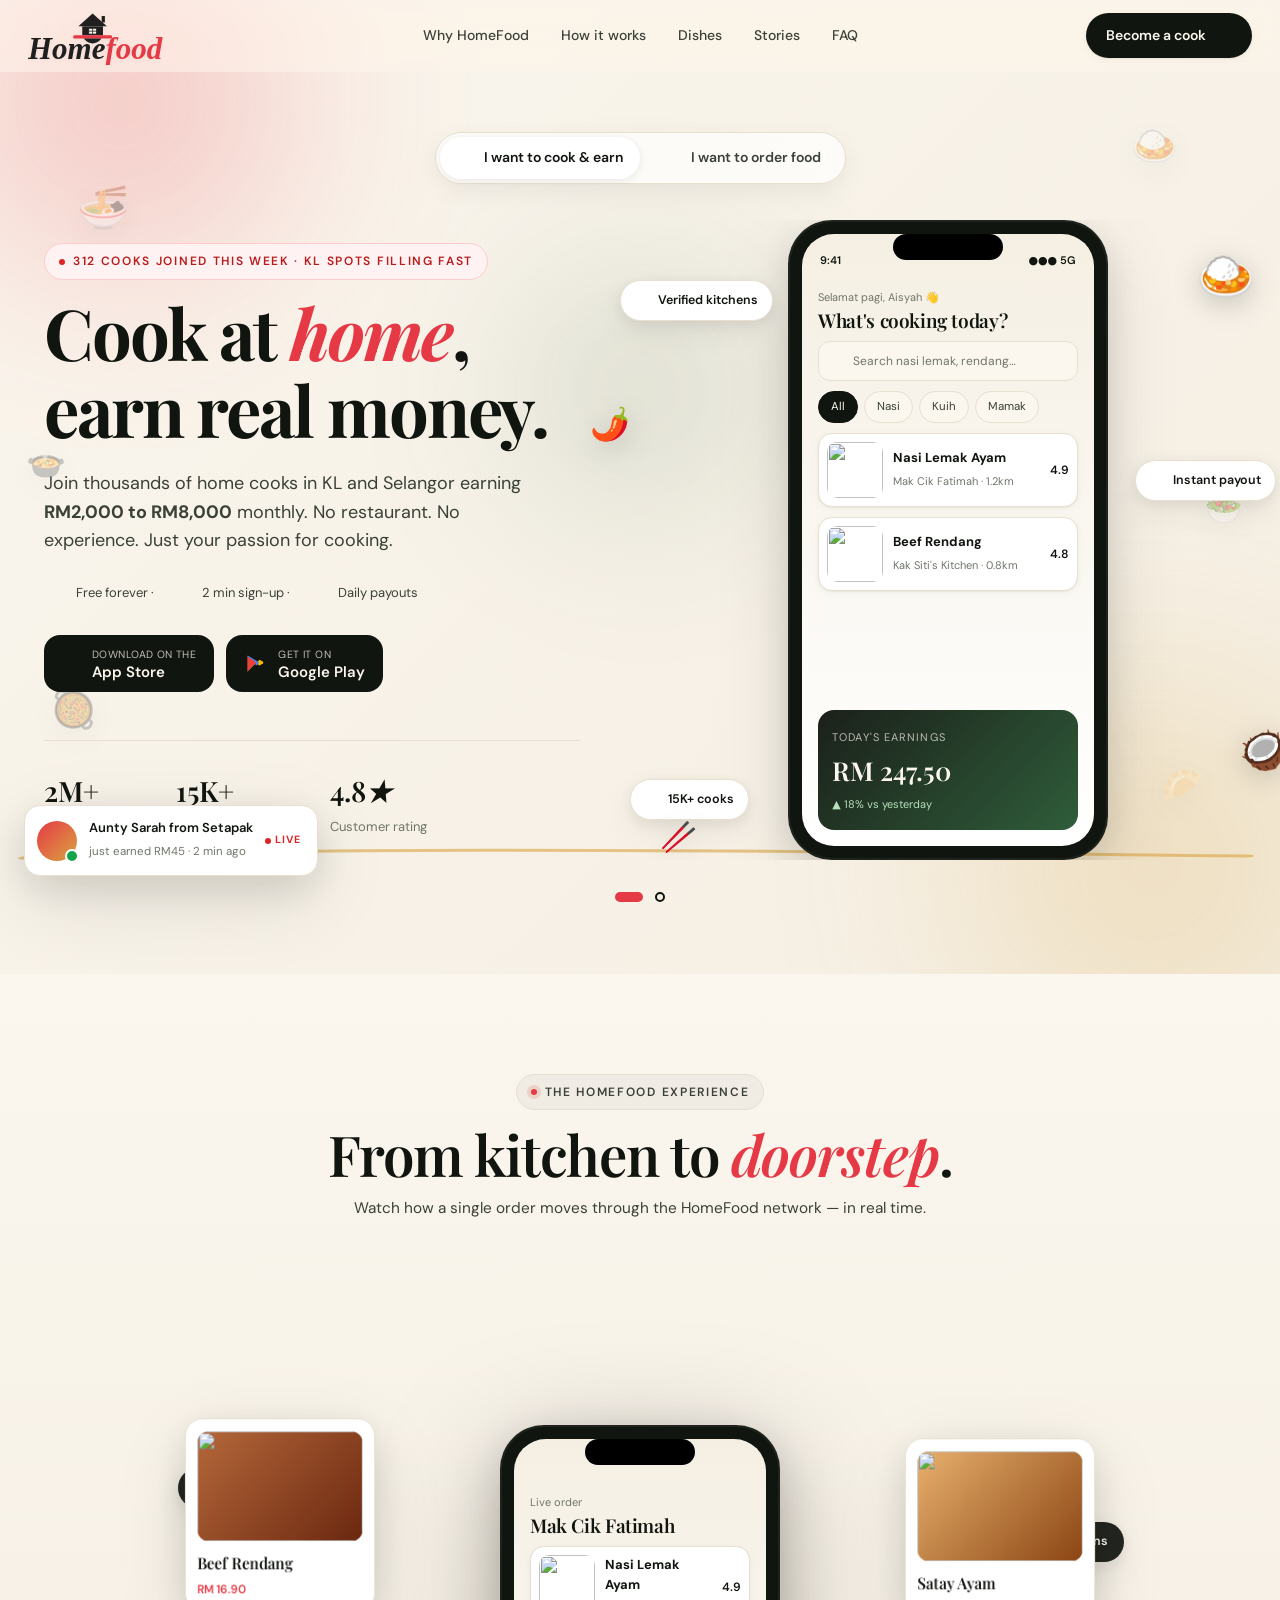
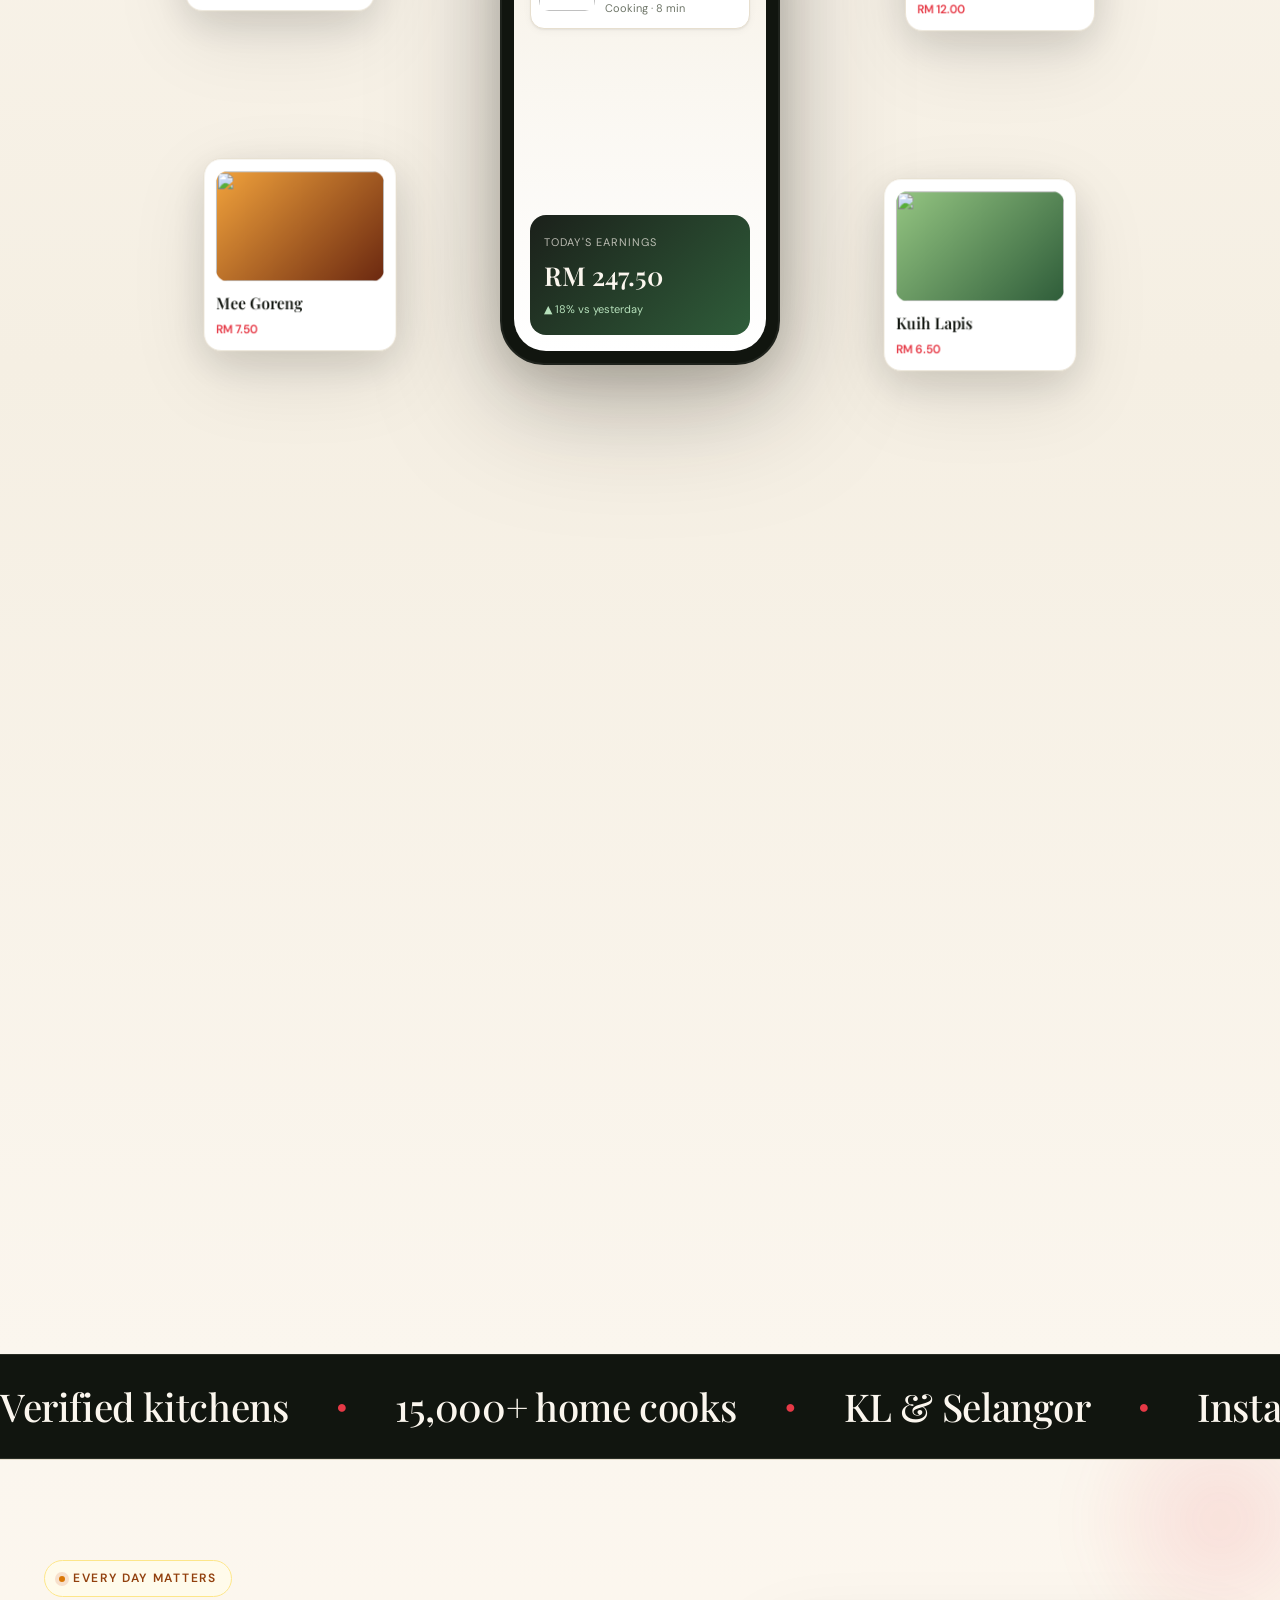
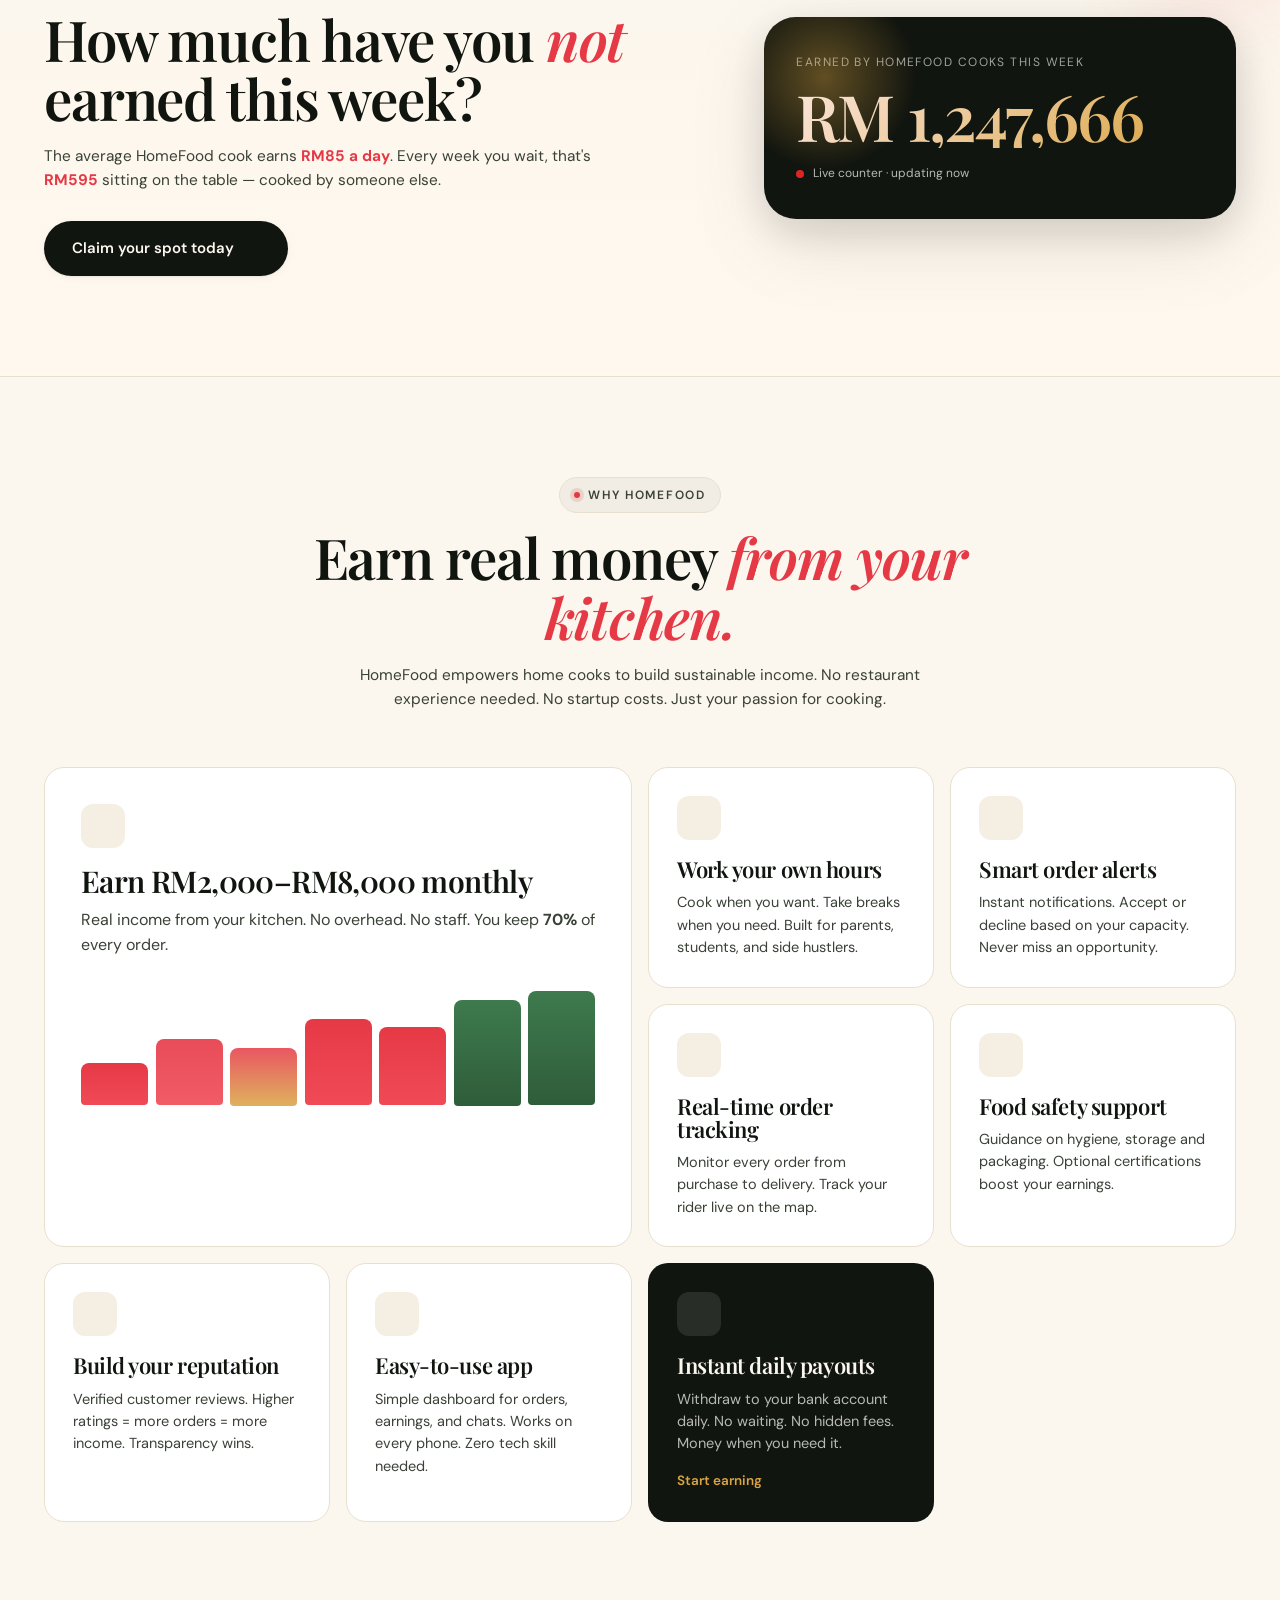
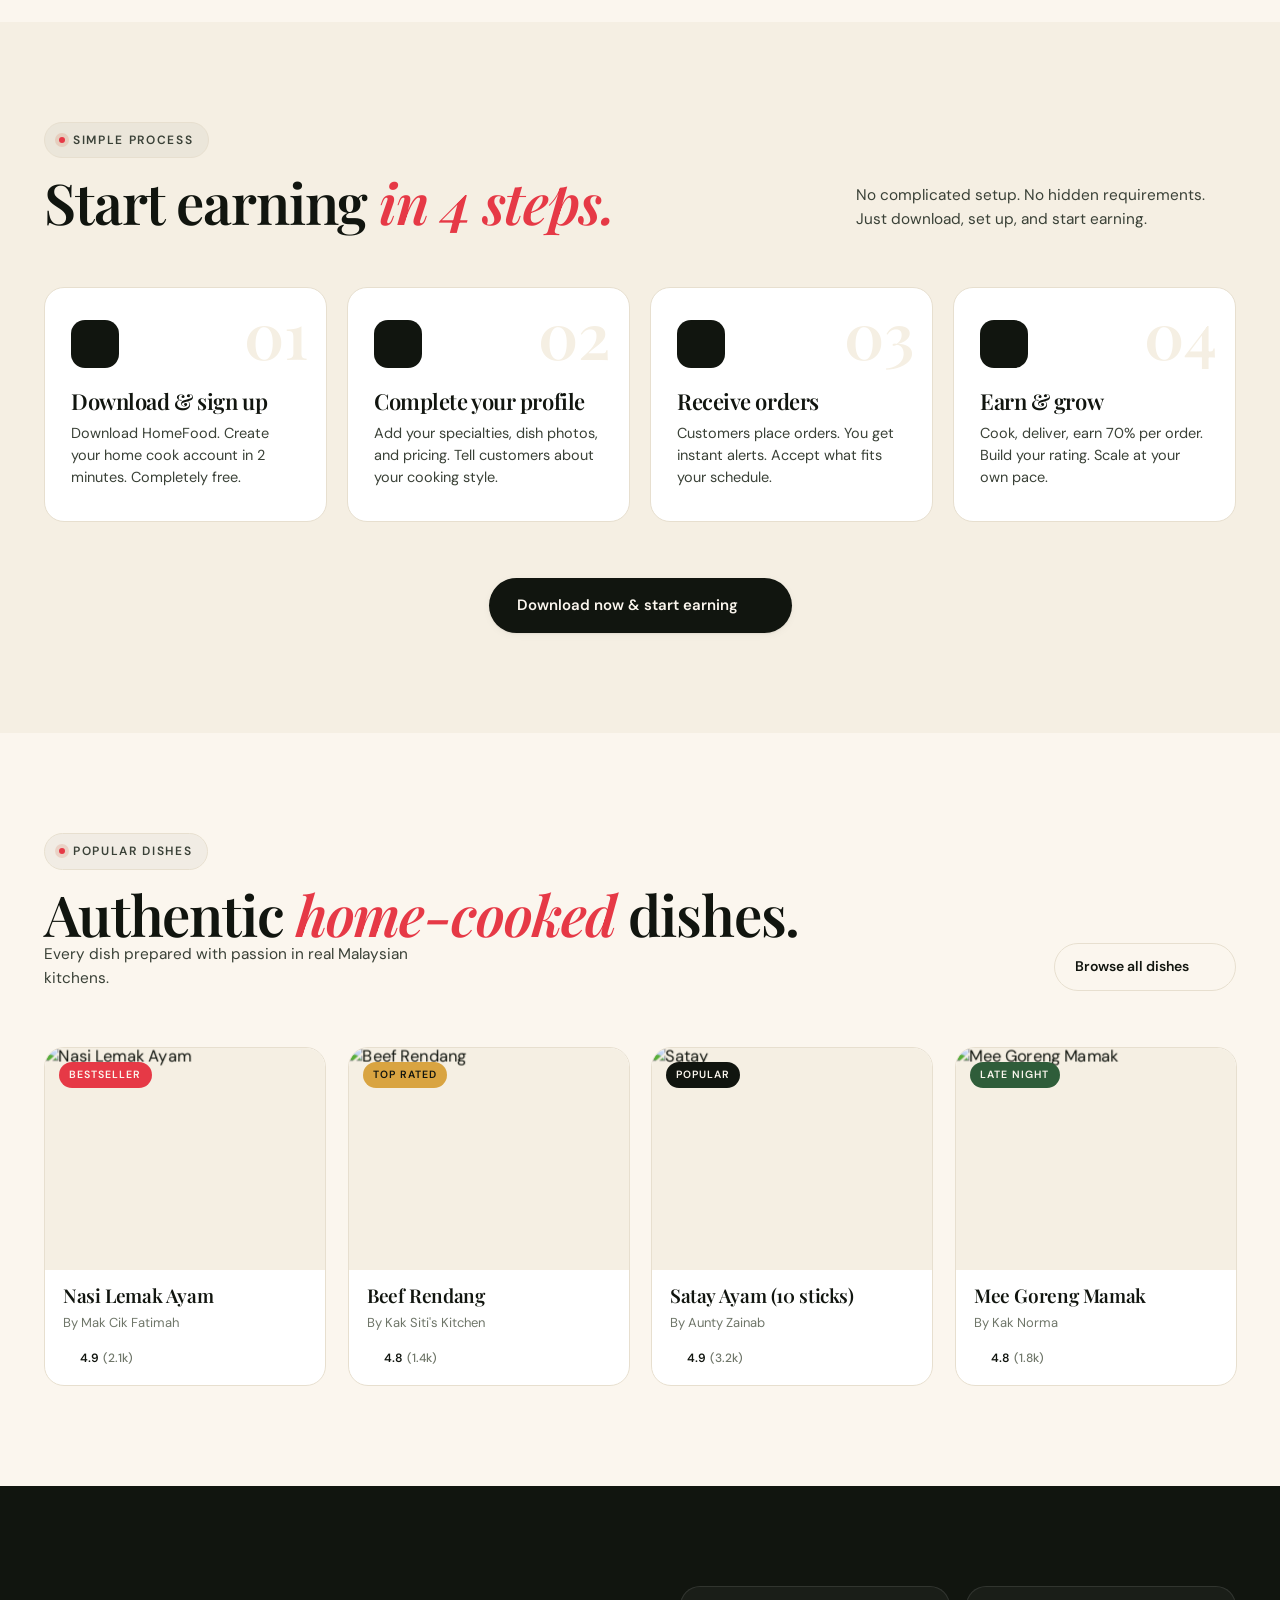
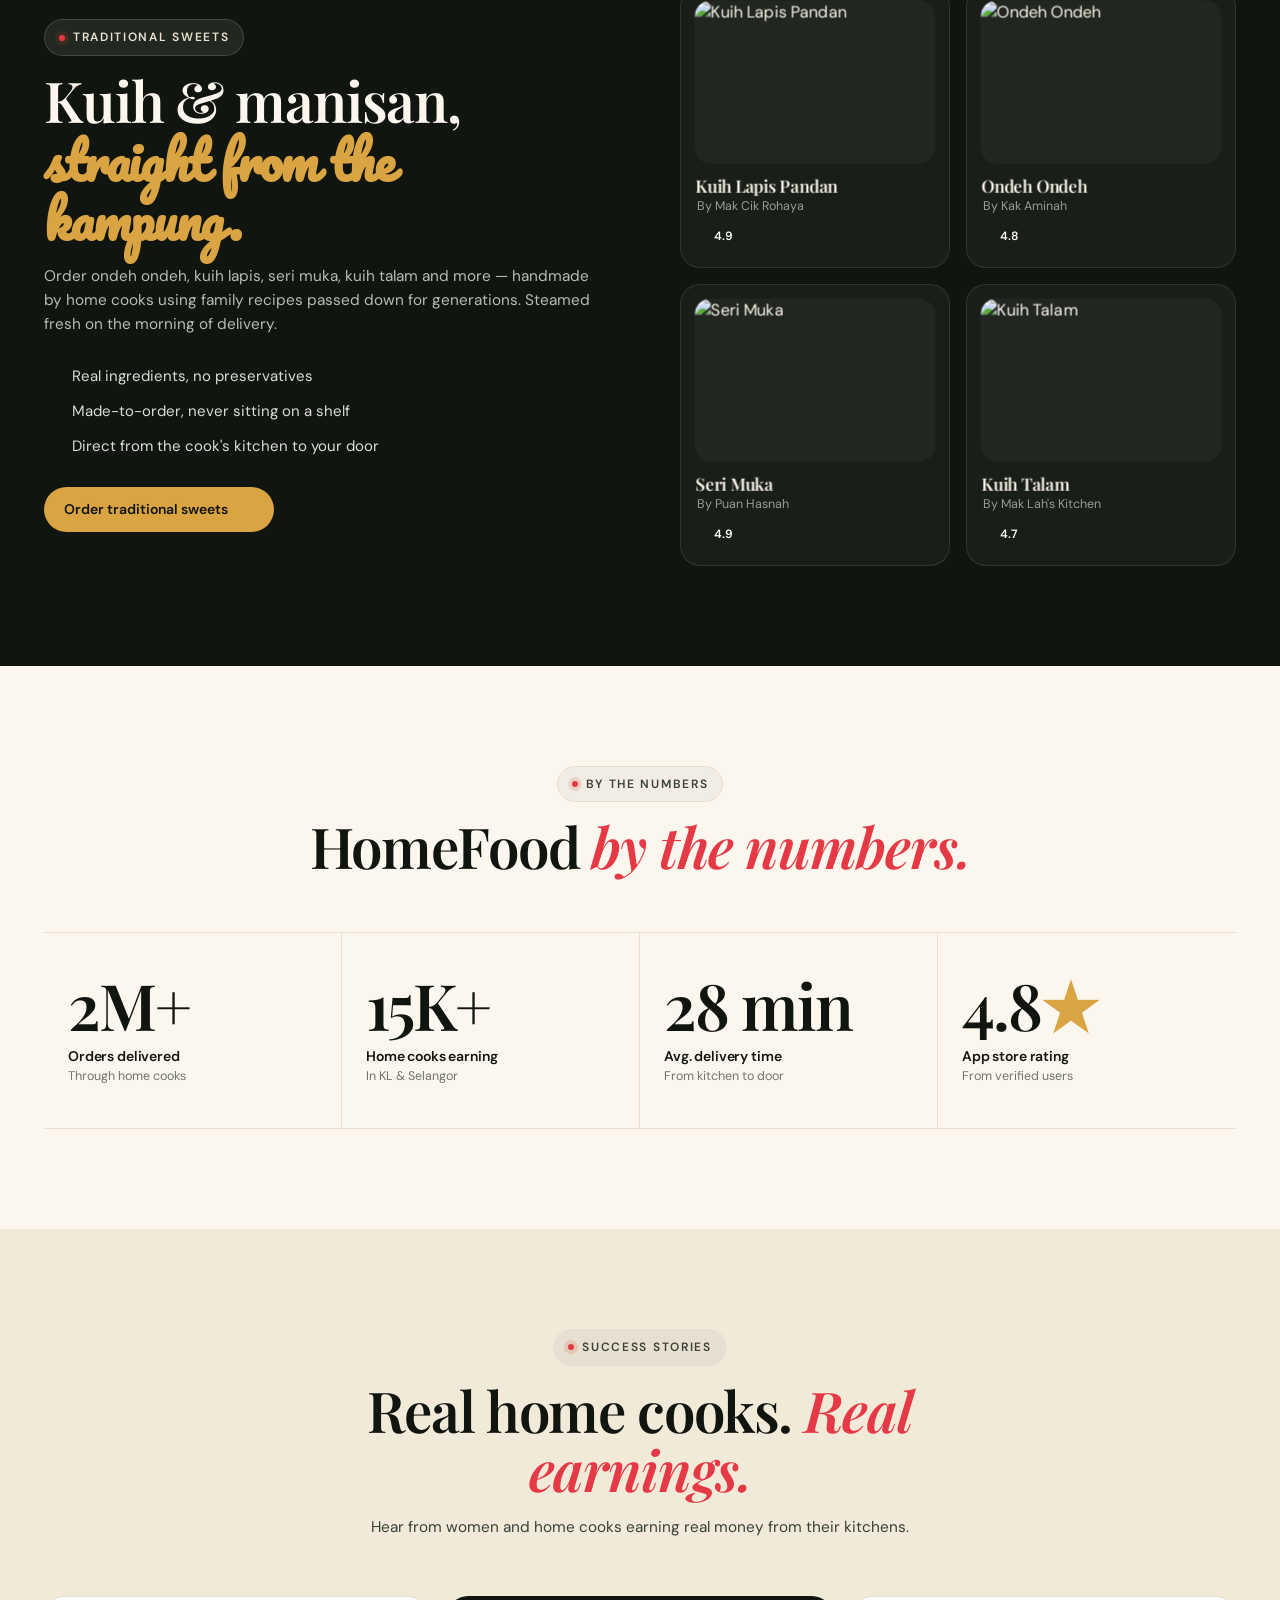
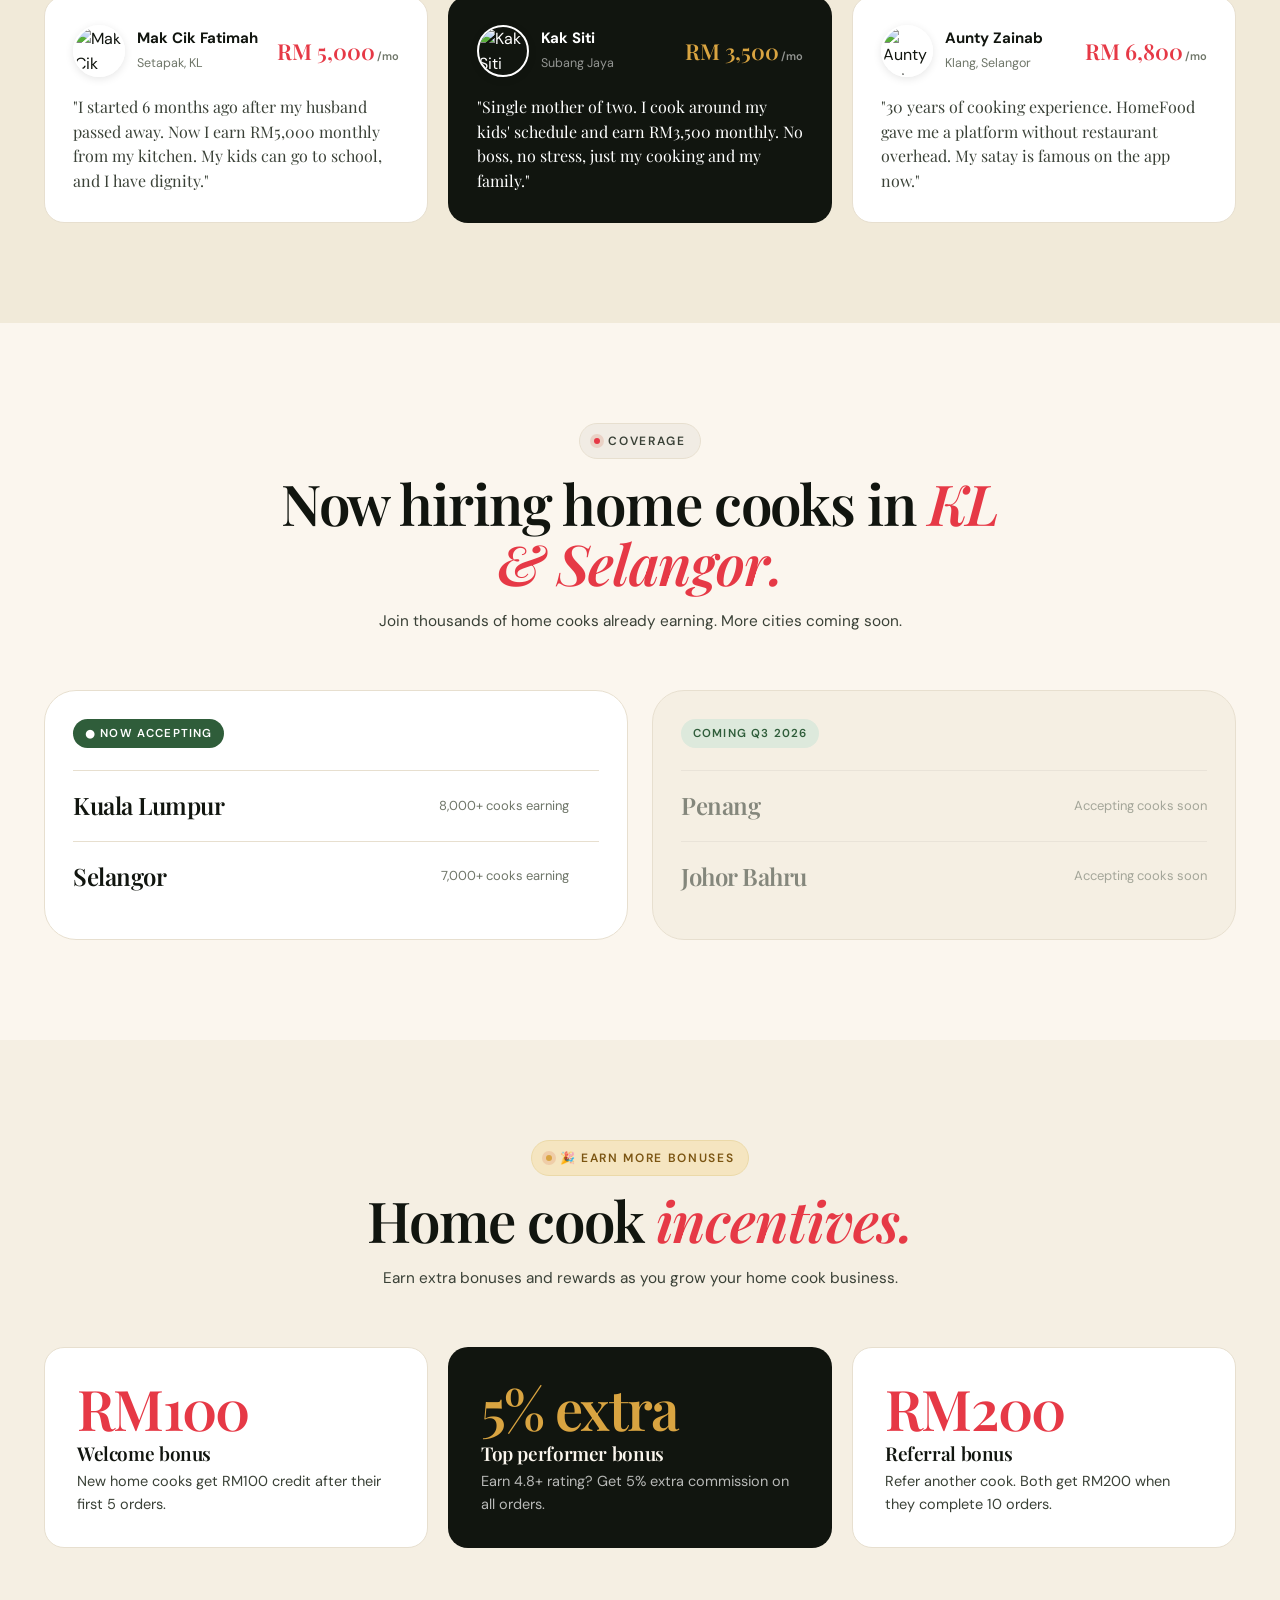
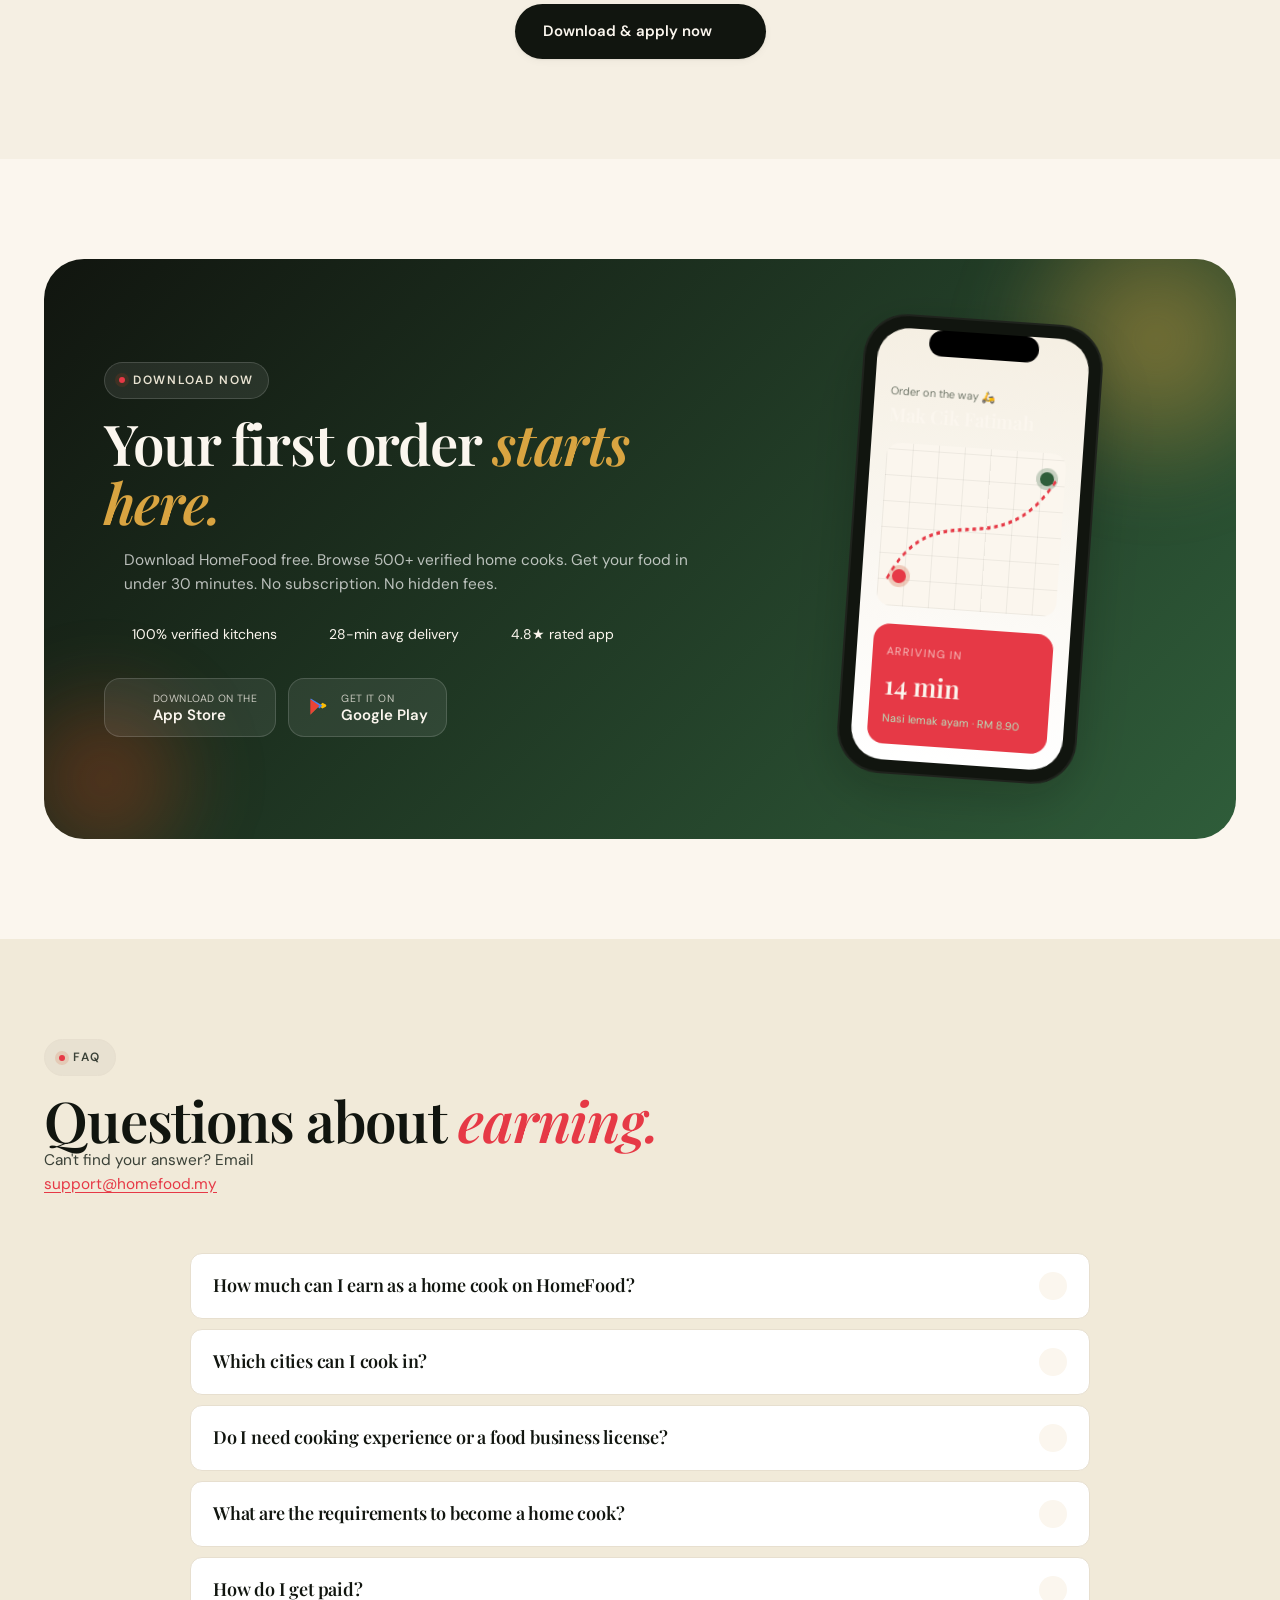
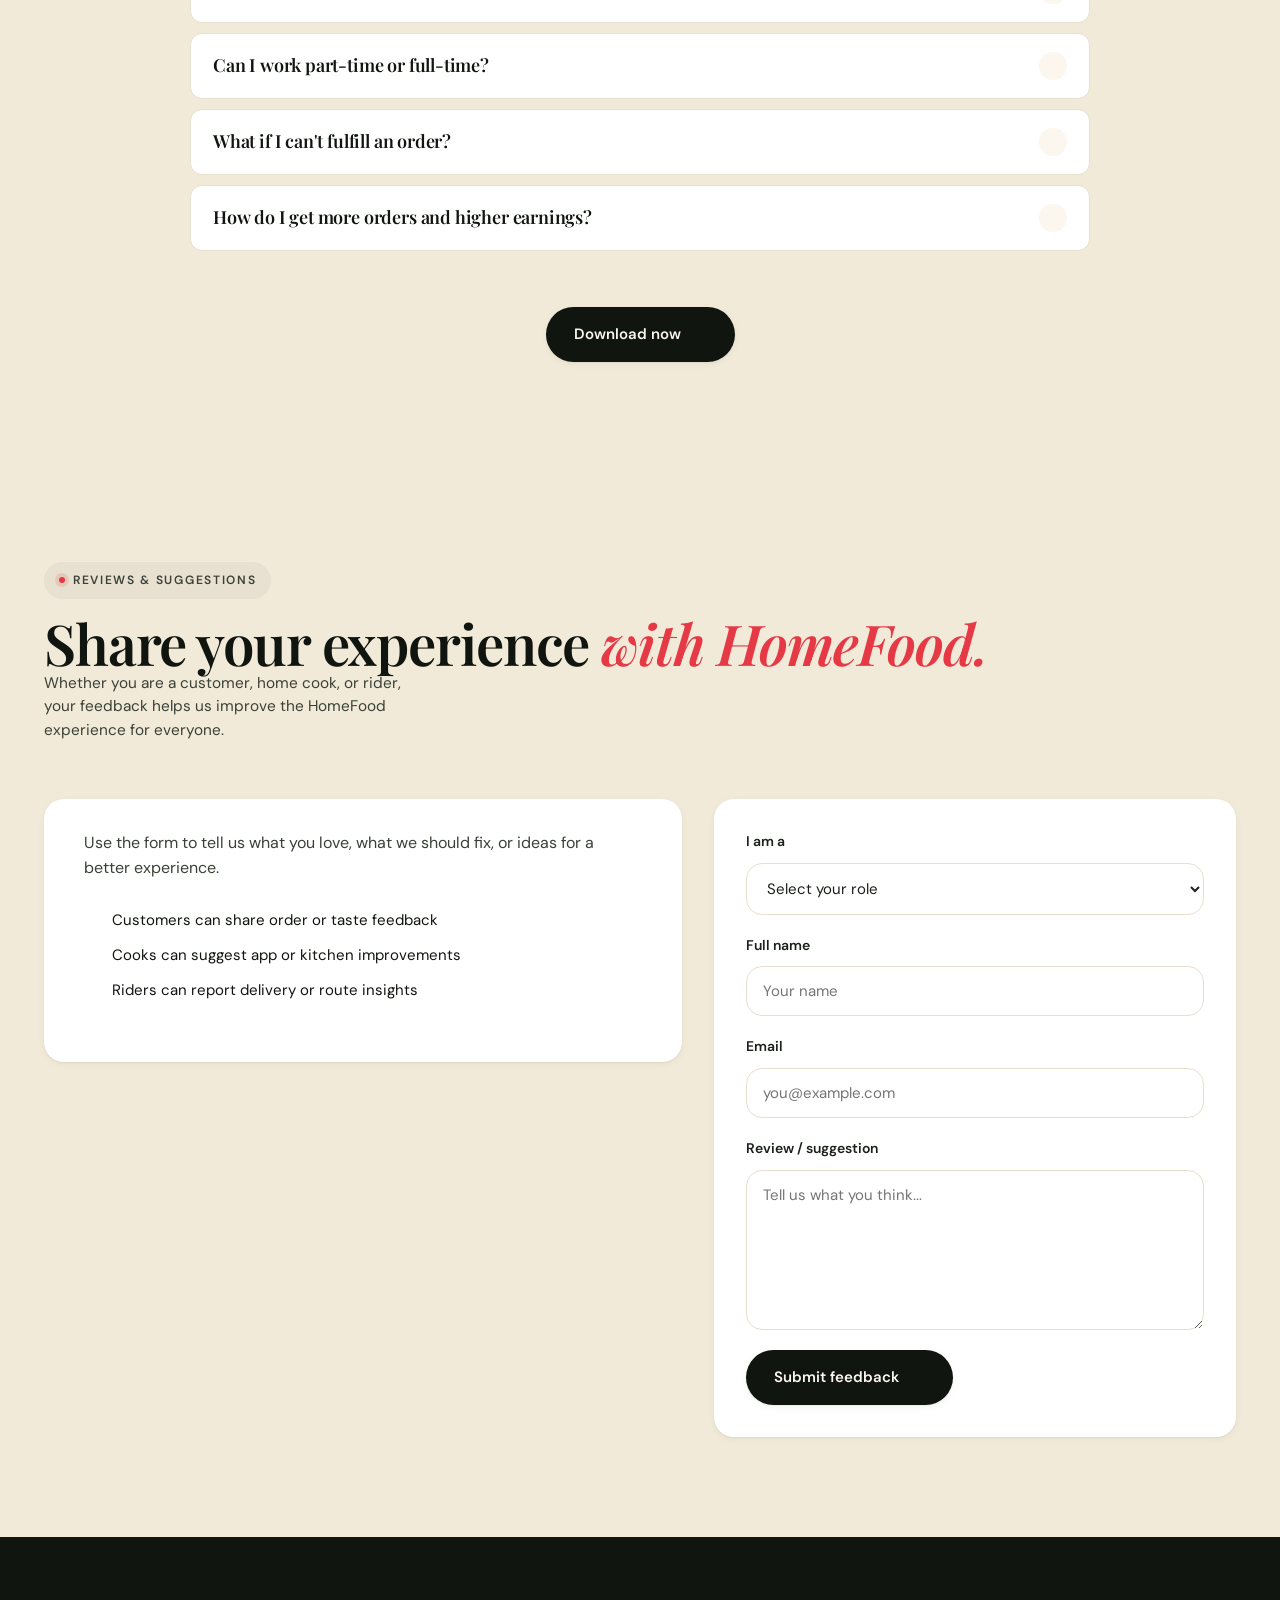
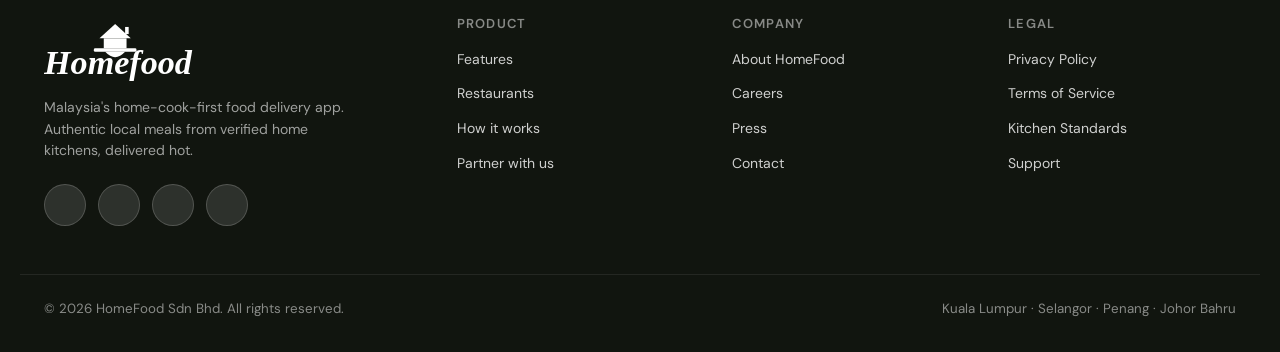
==== commit 58ea039e: "Add review/suggestion form section for customers, cooks, and riders" ====
--- a/index.html
+++ b/index.html
@@ -950,6 +950,55 @@
         </div>
       </div>
     </section>
+
+    <!-- ========== Reviews & Suggestions ========== -->
+    <section class="section section--soft" id="feedback">
+      <div class="container feedback">
+        <header class="section__head section__head--row">
+          <div>
+            <span class="eyebrow"><span class="dot"></span> Reviews & Suggestions</span>
+            <h2 class="section__title">Share your experience <em>with HomeFood.</em></h2>
+            <p class="section__sub">Whether you are a customer, home cook, or rider, your feedback helps us improve the HomeFood experience for everyone.</p>
+          </div>
+        </header>
+
+        <div class="feedback__grid">
+          <div class="feedback__copy">
+            <p>Use the form to tell us what you love, what we should fix, or ideas for a better experience.</p>
+            <ul class="ticks">
+              <li><i data-lucide="check-circle-2"></i> Customers can share order or taste feedback</li>
+              <li><i data-lucide="check-circle-2"></i> Cooks can suggest app or kitchen improvements</li>
+              <li><i data-lucide="check-circle-2"></i> Riders can report delivery or route insights</li>
+            </ul>
+          </div>
+
+          <form class="feedback-form" action="#" method="post">
+            <div class="feedback-form__row">
+              <label for="feedback-role">I am a</label>
+              <select id="feedback-role" name="role" required>
+                <option value="">Select your role</option>
+                <option value="customer">Customer</option>
+                <option value="home-cook">Home cook</option>
+                <option value="rider">Rider</option>
+              </select>
+            </div>
+            <div class="feedback-form__row">
+              <label for="feedback-name">Full name</label>
+              <input id="feedback-name" name="name" type="text" placeholder="Your name" required />
+            </div>
+            <div class="feedback-form__row">
+              <label for="feedback-email">Email</label>
+              <input id="feedback-email" name="email" type="email" placeholder="you@example.com" required />
+            </div>
+            <div class="feedback-form__row">
+              <label for="feedback-message">Review / suggestion</label>
+              <textarea id="feedback-message" name="message" rows="6" placeholder="Tell us what you think..." required></textarea>
+            </div>
+            <button type="submit" class="btn btn--primary btn--lg">Submit feedback <i data-lucide="send"></i></button>
+          </form>
+        </div>
+      </div>
+    </section>
   </main>
 
   <!-- ========== Footer ========== -->
--- a/assets/css/styles.css
+++ b/assets/css/styles.css
@@ -379,6 +379,65 @@
 .btn--accent:hover{ background: #C99432; transform: translateY(-2px); }
 .btn--lg{ padding: 16px 28px; font-size: 15px; }
 .btn--block{ width:100%; justify-content:center; }
+
+.feedback__grid{
+  display:grid;
+  grid-template-columns: 1.1fr 0.9fr;
+  gap: 32px;
+  align-items: start;
+}
+.feedback__copy{
+  padding: 2rem 2.5rem;
+  background: #fff;
+  border-radius: var(--radius);
+  box-shadow: var(--shadow-sm);
+}
+.feedback__copy p{
+  margin: 0 0 24px;
+  color: var(--ink-soft);
+}
+.feedback-form{
+  background: #fff;
+  border-radius: var(--radius);
+  padding: 32px;
+  box-shadow: var(--shadow-sm);
+}
+.feedback-form__row{
+  display: grid;
+  gap: 10px;
+  margin-bottom: 20px;
+}
+.feedback-form__row label{
+  font-size: 14px;
+  font-weight: 600;
+  color: var(--ink-2);
+}
+.feedback-form__row input,
+.feedback-form__row select,
+.feedback-form__row textarea{
+  width: 100%;
+  border: 1px solid var(--line);
+  border-radius: 16px;
+  padding: 14px 16px;
+  background: #fff;
+  color: var(--ink-2);
+  font-family: var(--sans);
+  font-size: 15px;
+}
+.feedback-form__row input:focus,
+.feedback-form__row select:focus,
+.feedback-form__row textarea:focus{
+  outline: none;
+  border-color: var(--primary);
+  box-shadow: 0 0 0 4px rgba(230,57,70,.08);
+}
+.feedback-form__row textarea{
+  min-height: 160px;
+  resize: vertical;
+}
+@media (max-width: 980px){
+  .feedback__grid{ grid-template-columns: 1fr; }
+}
 
 /* App store buttons */
 .store-btn{
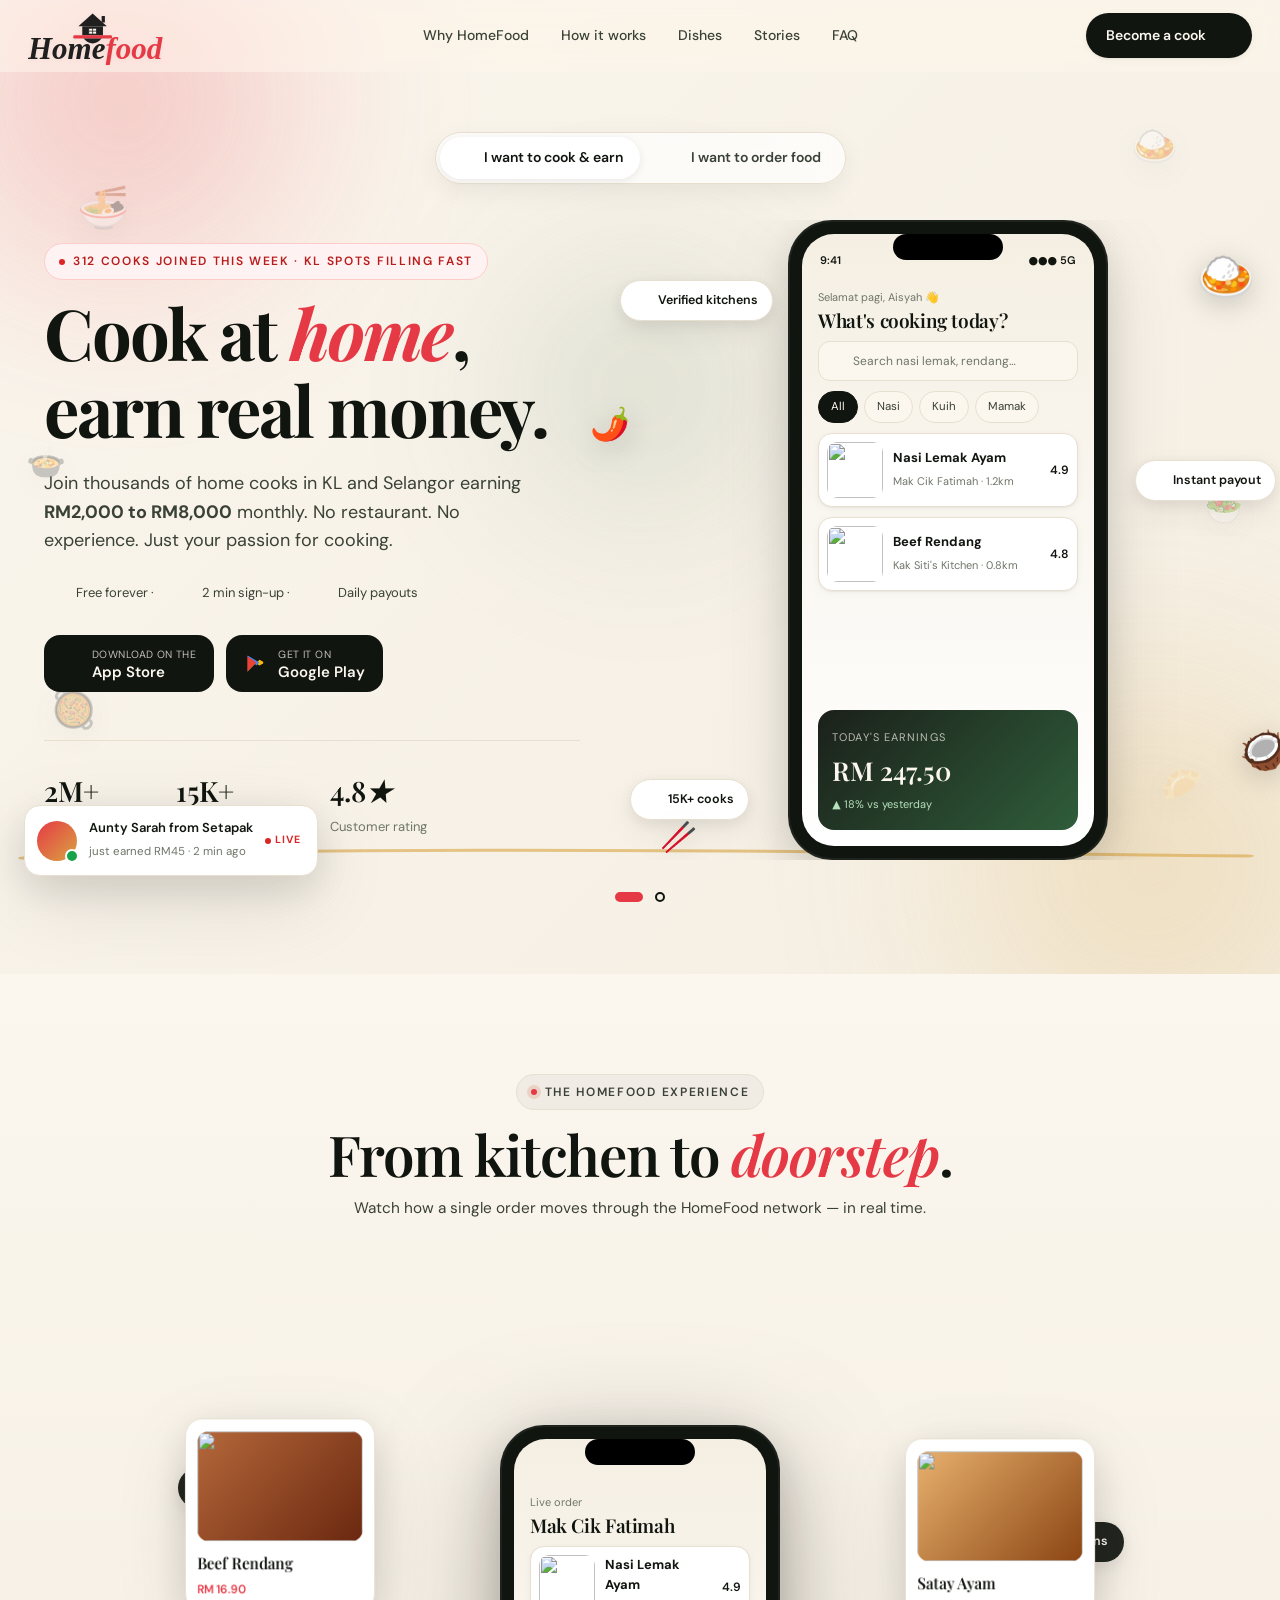
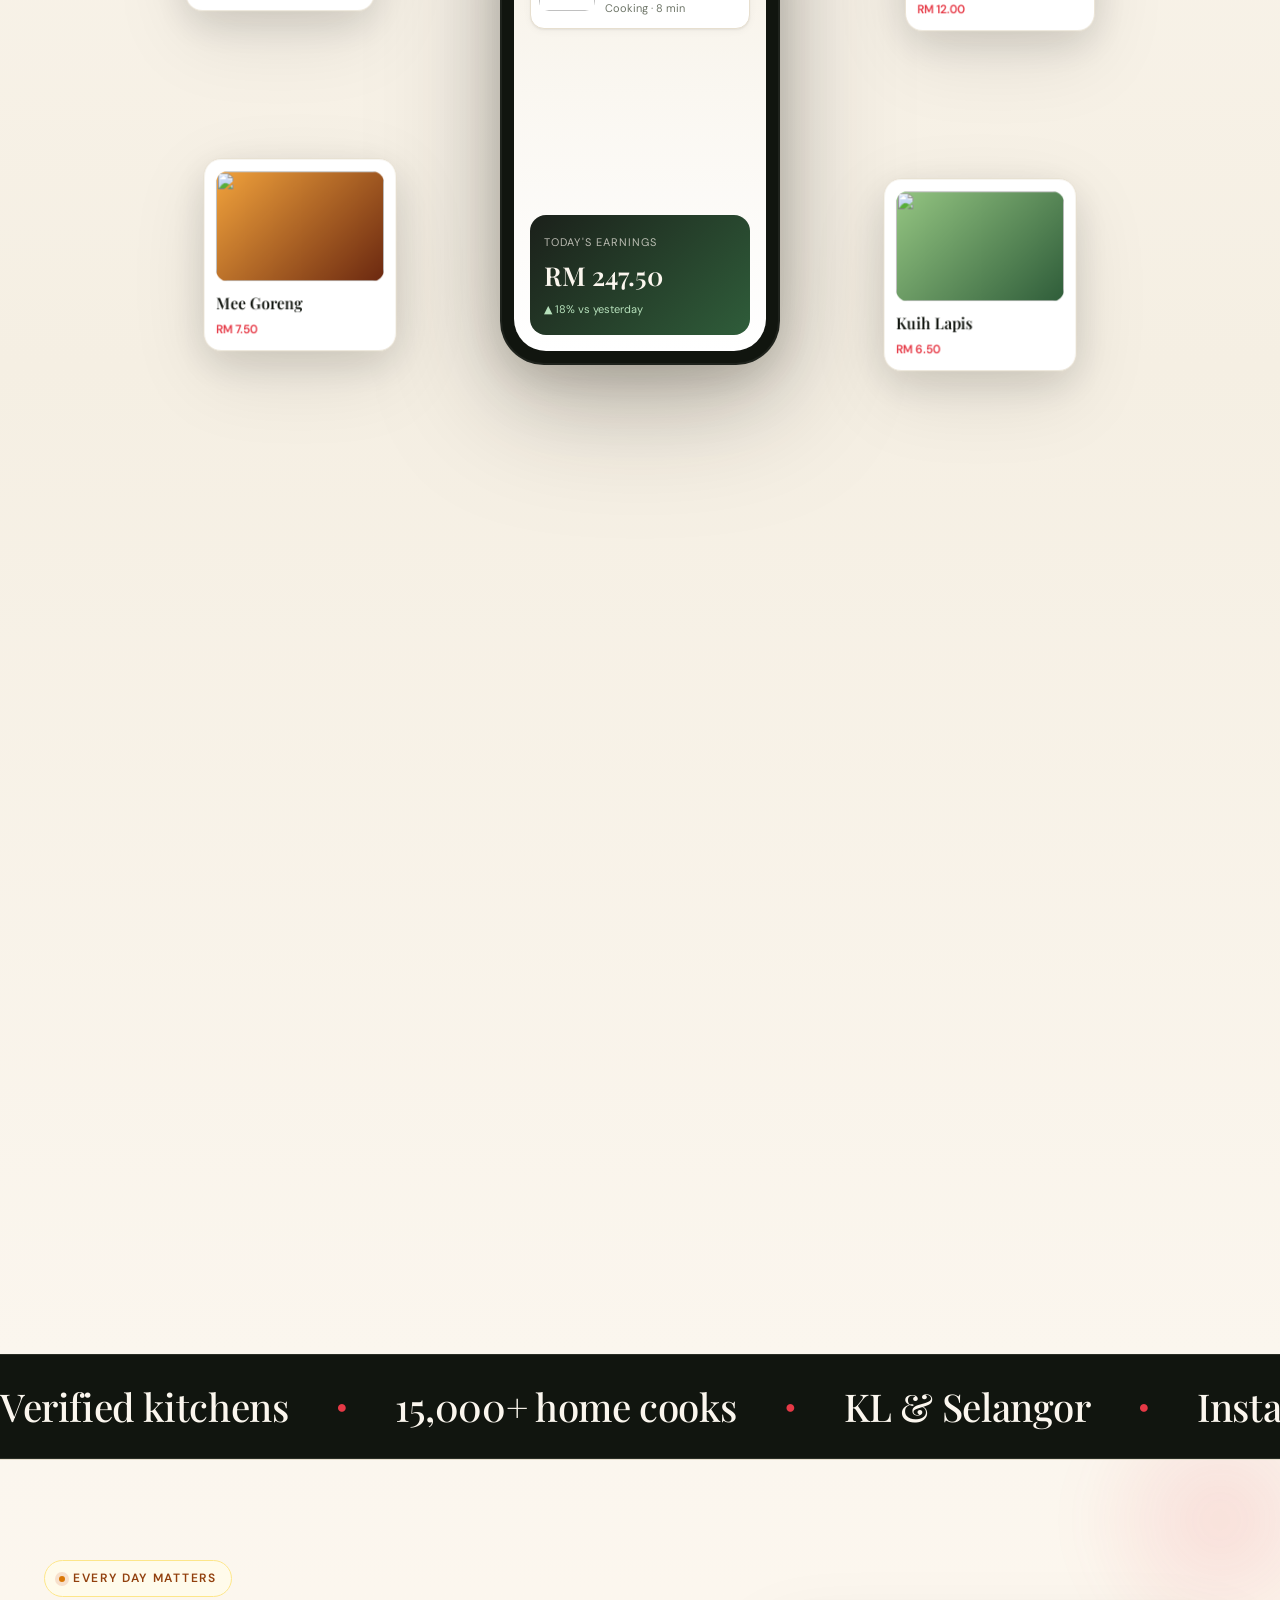
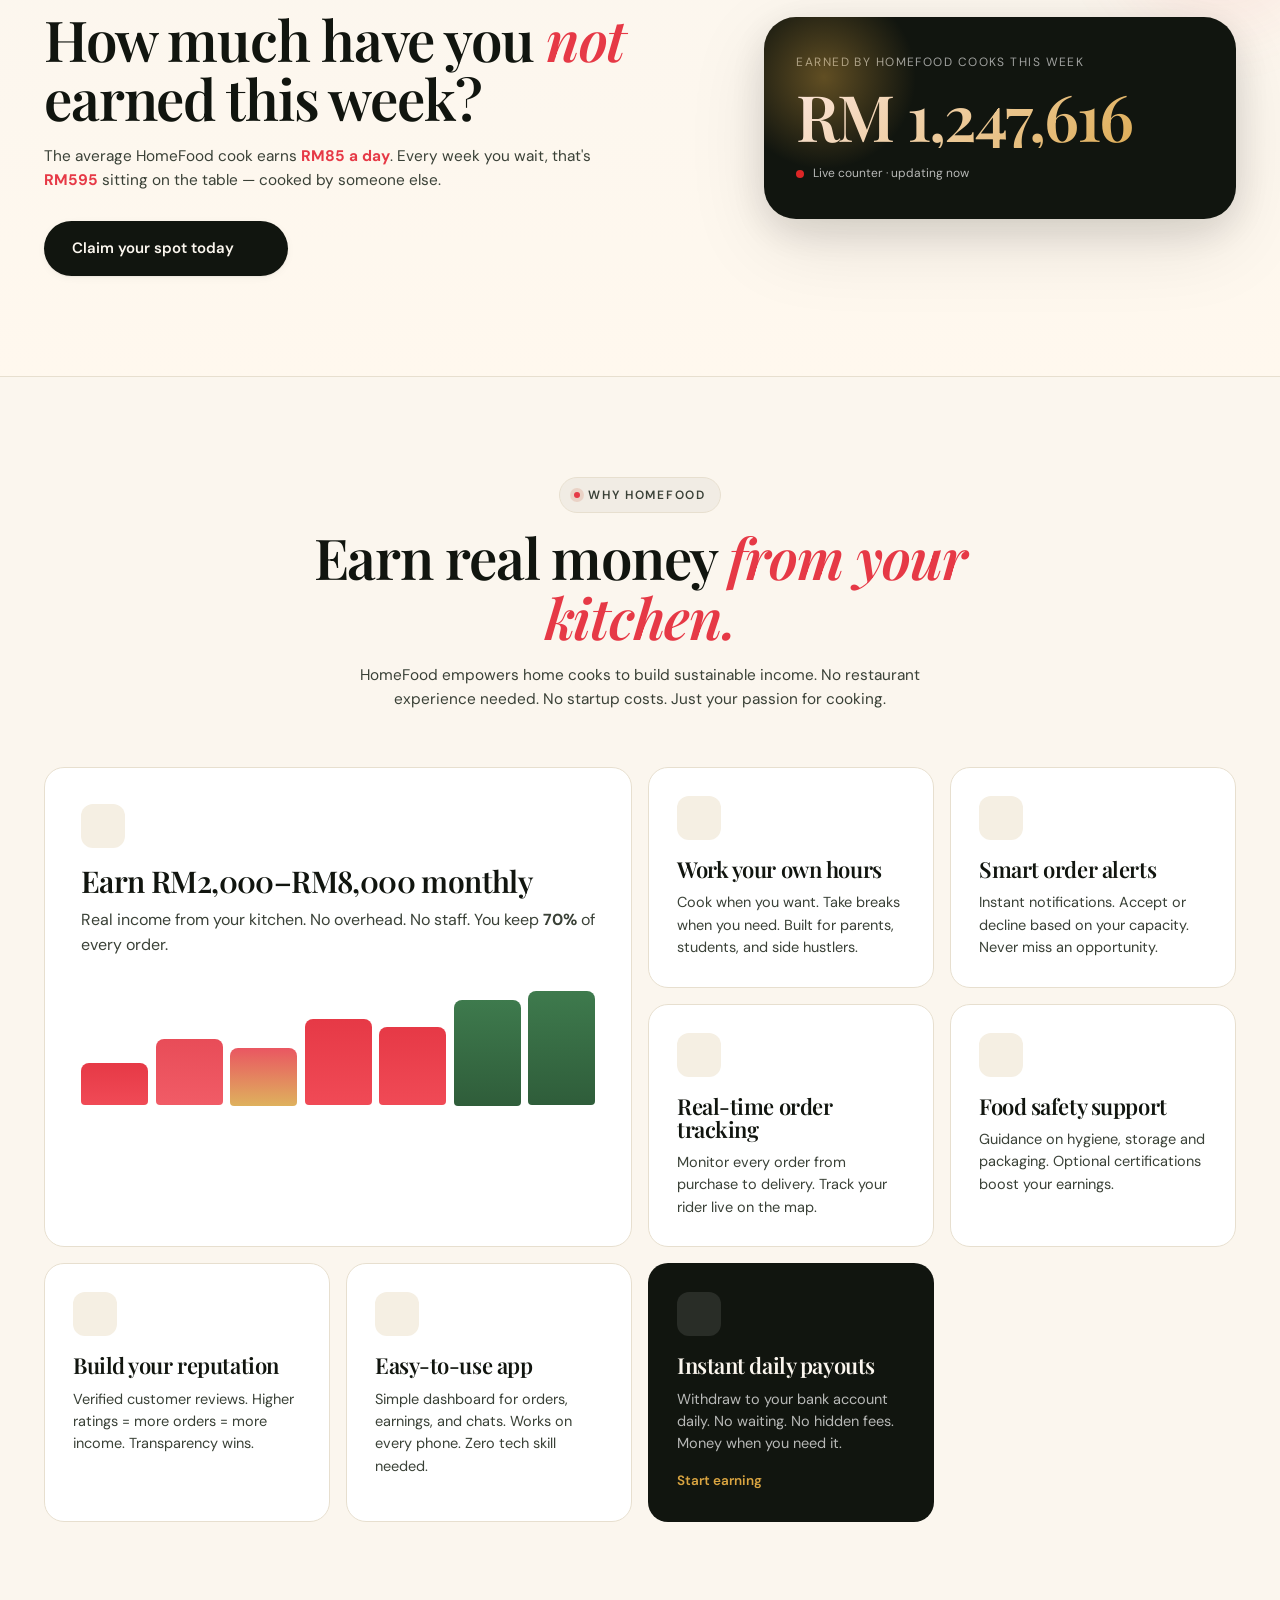
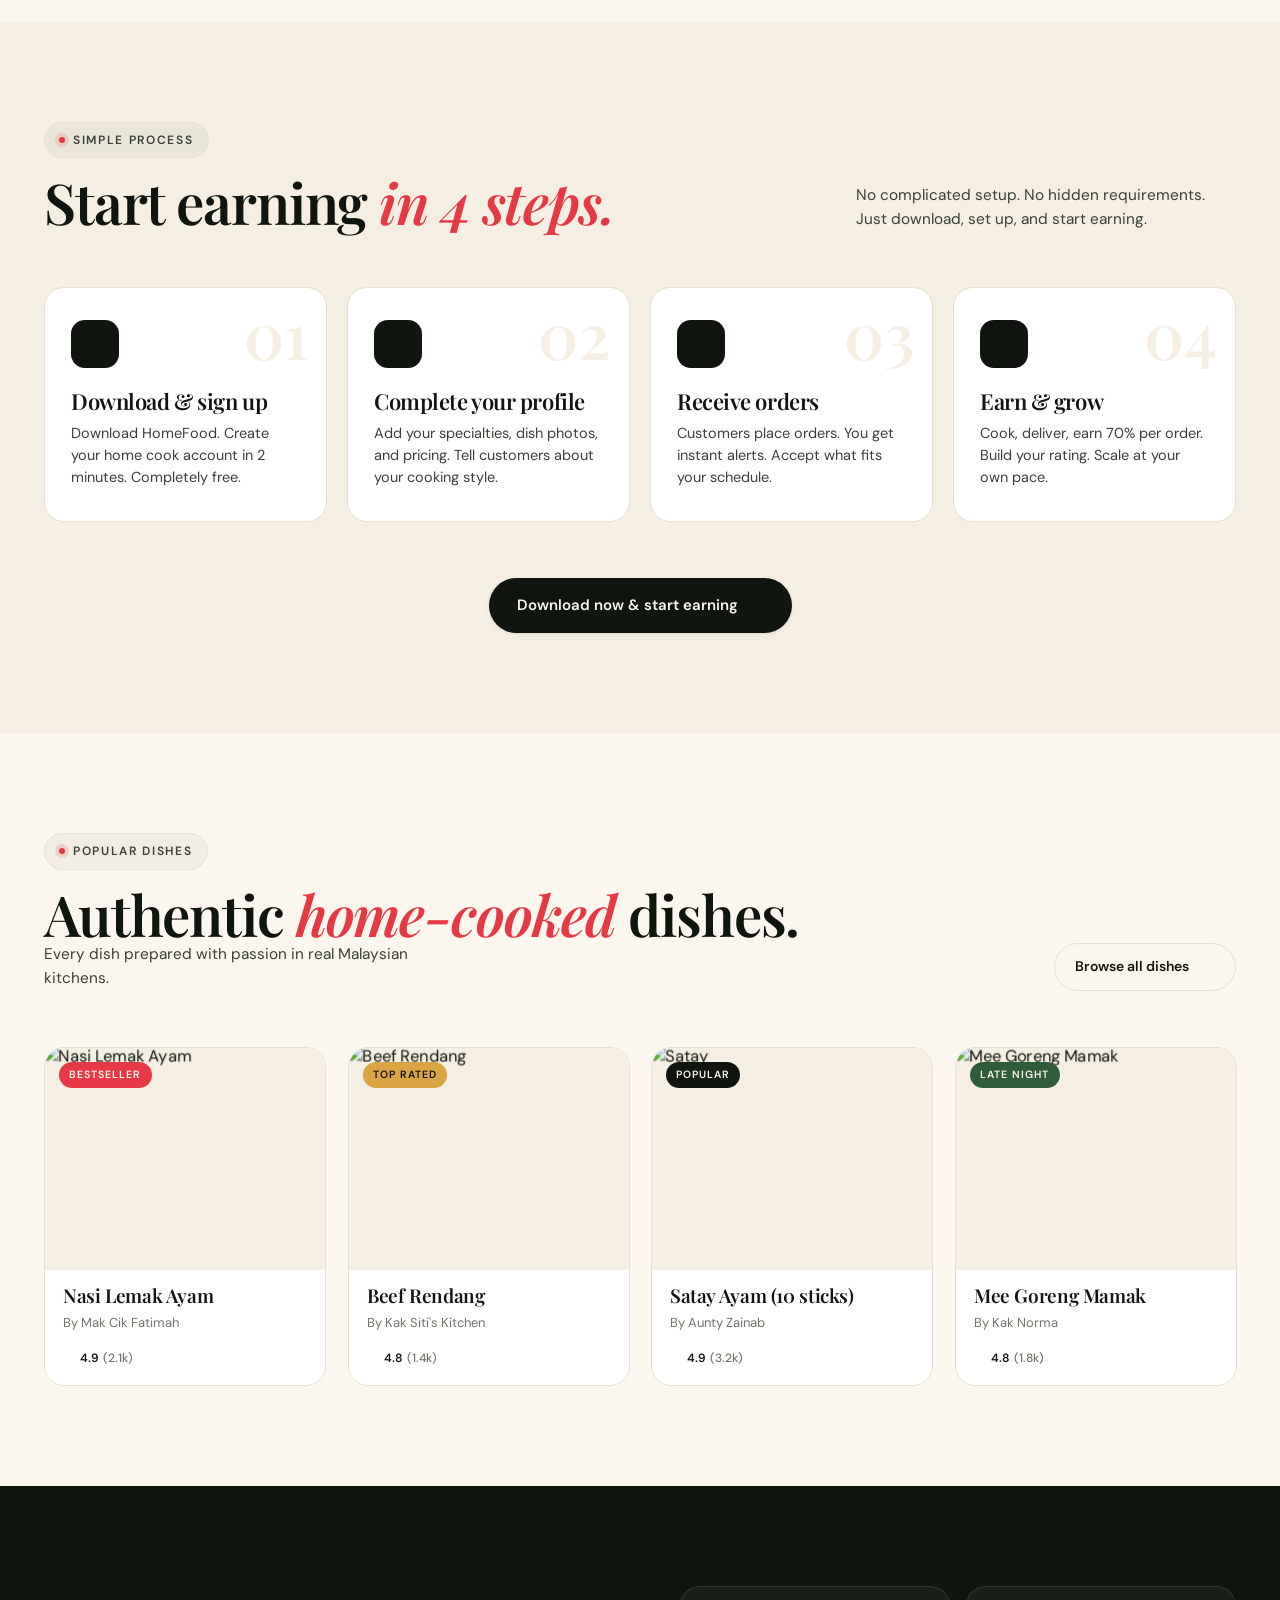
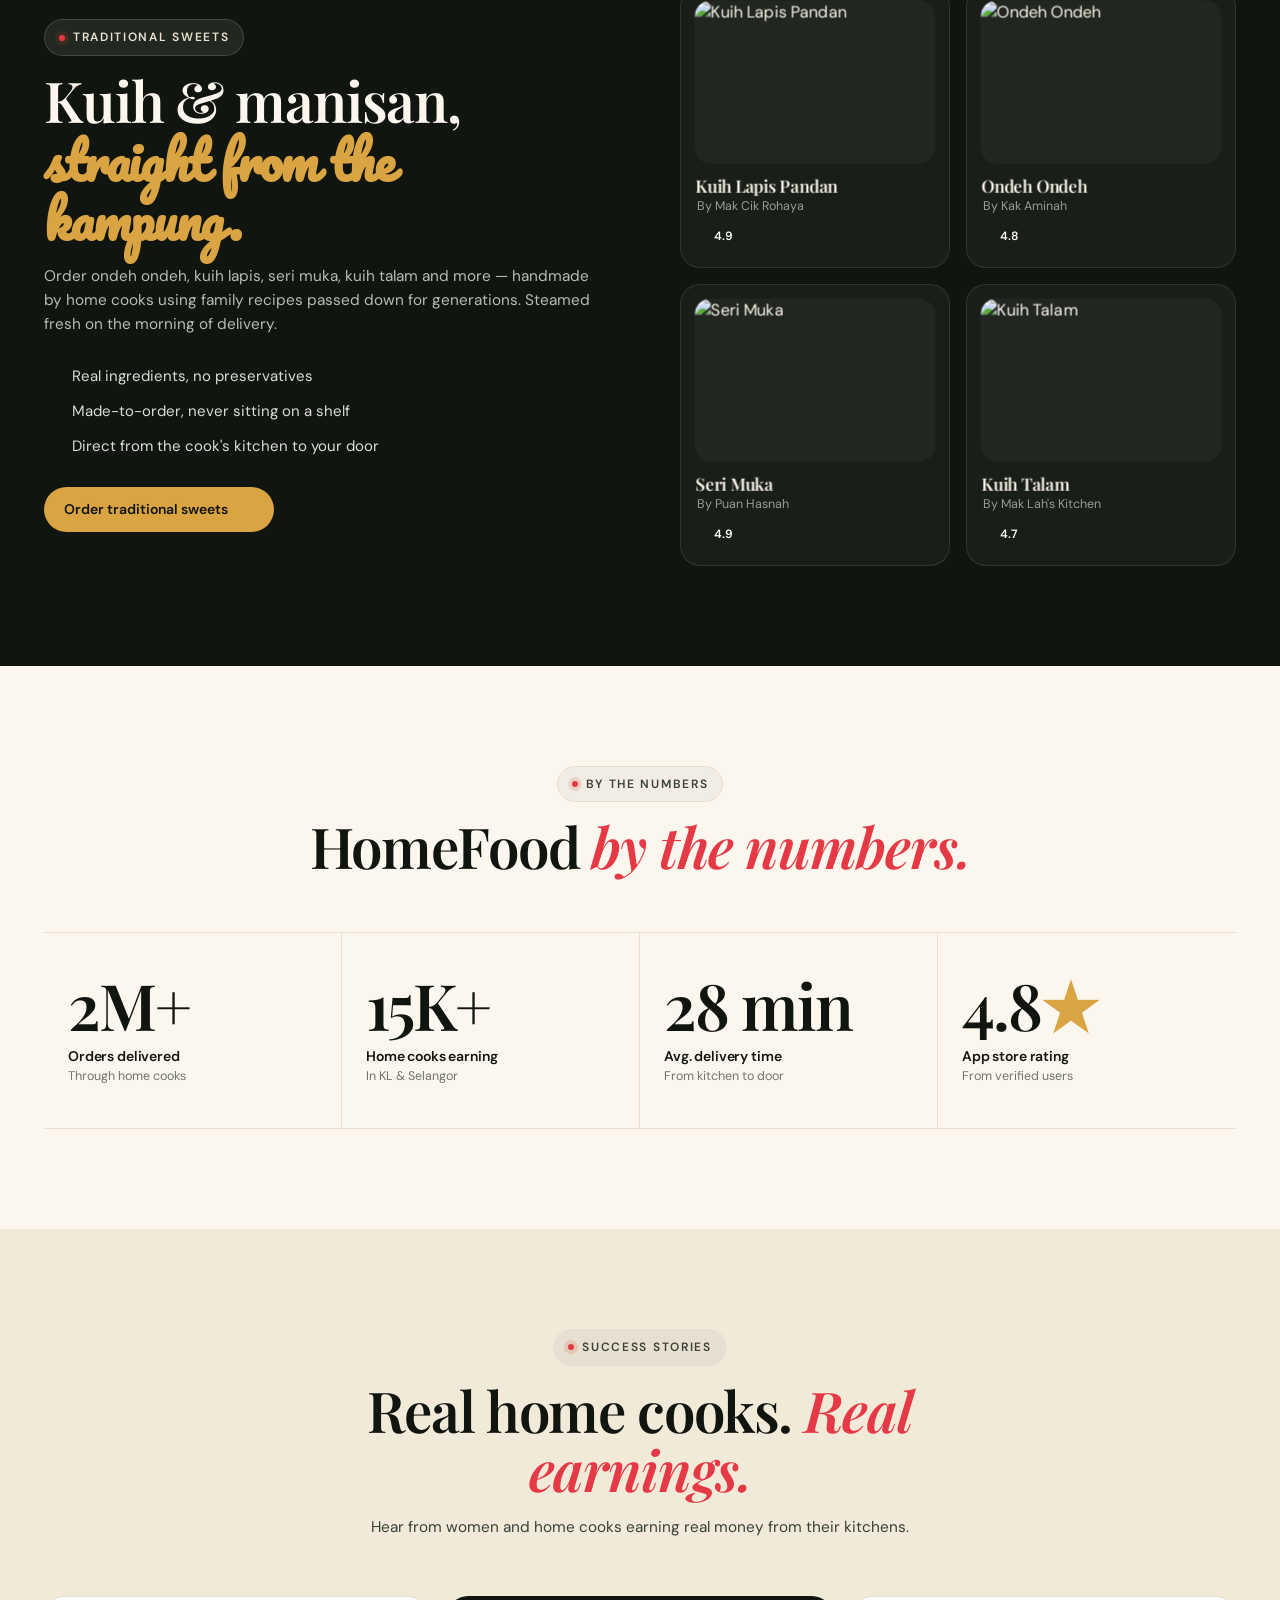
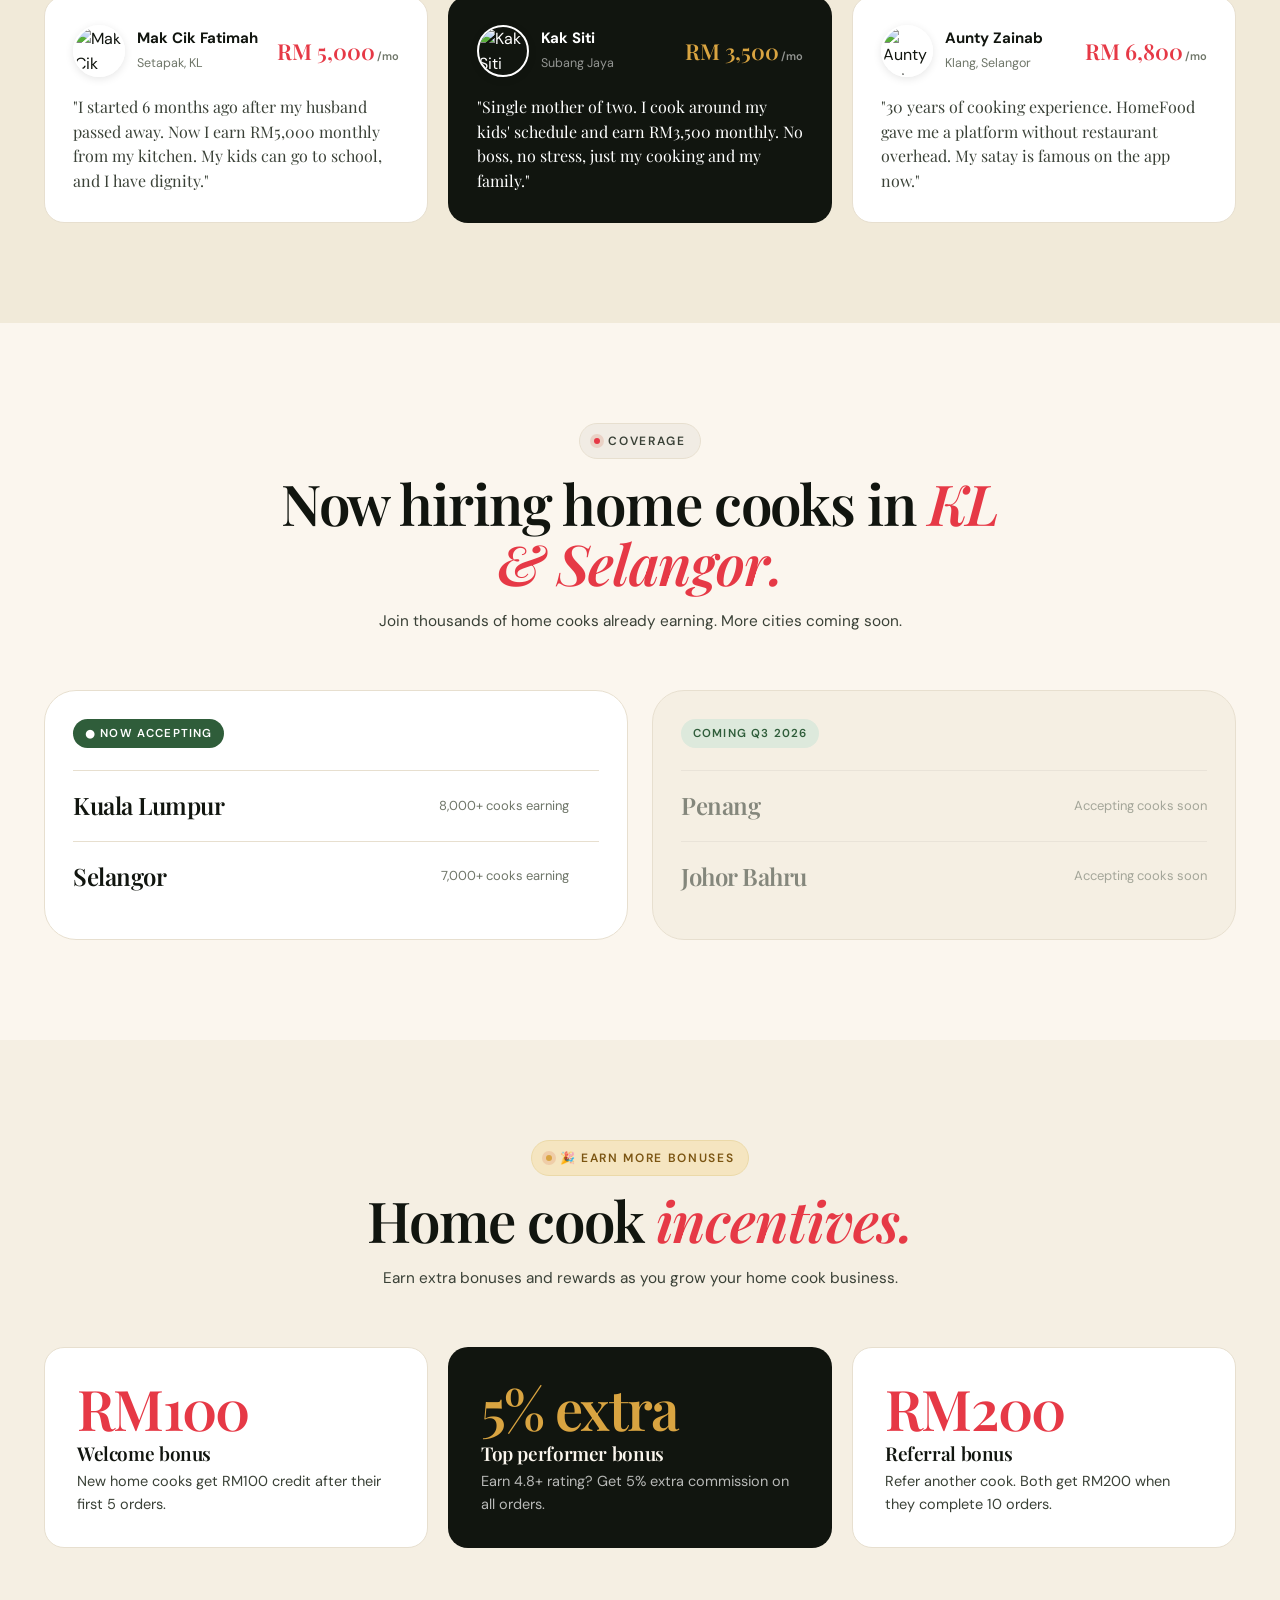
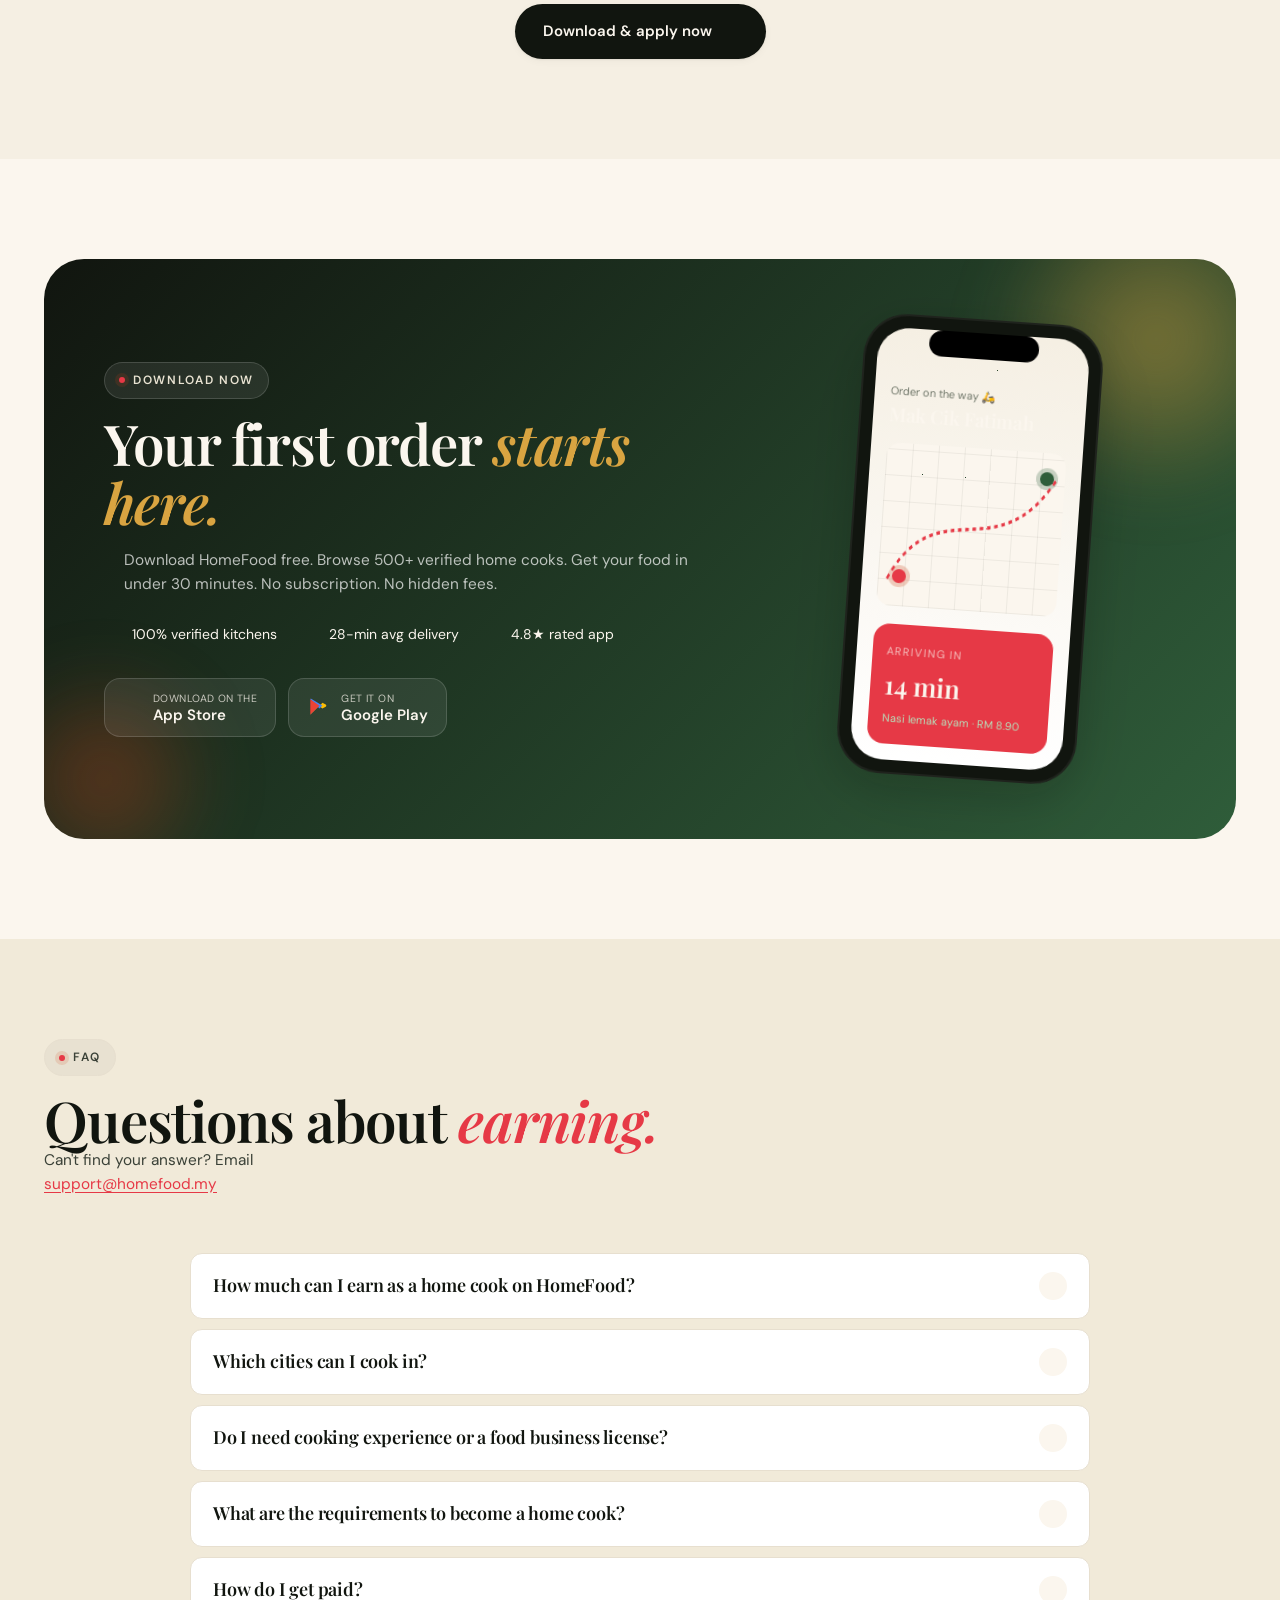
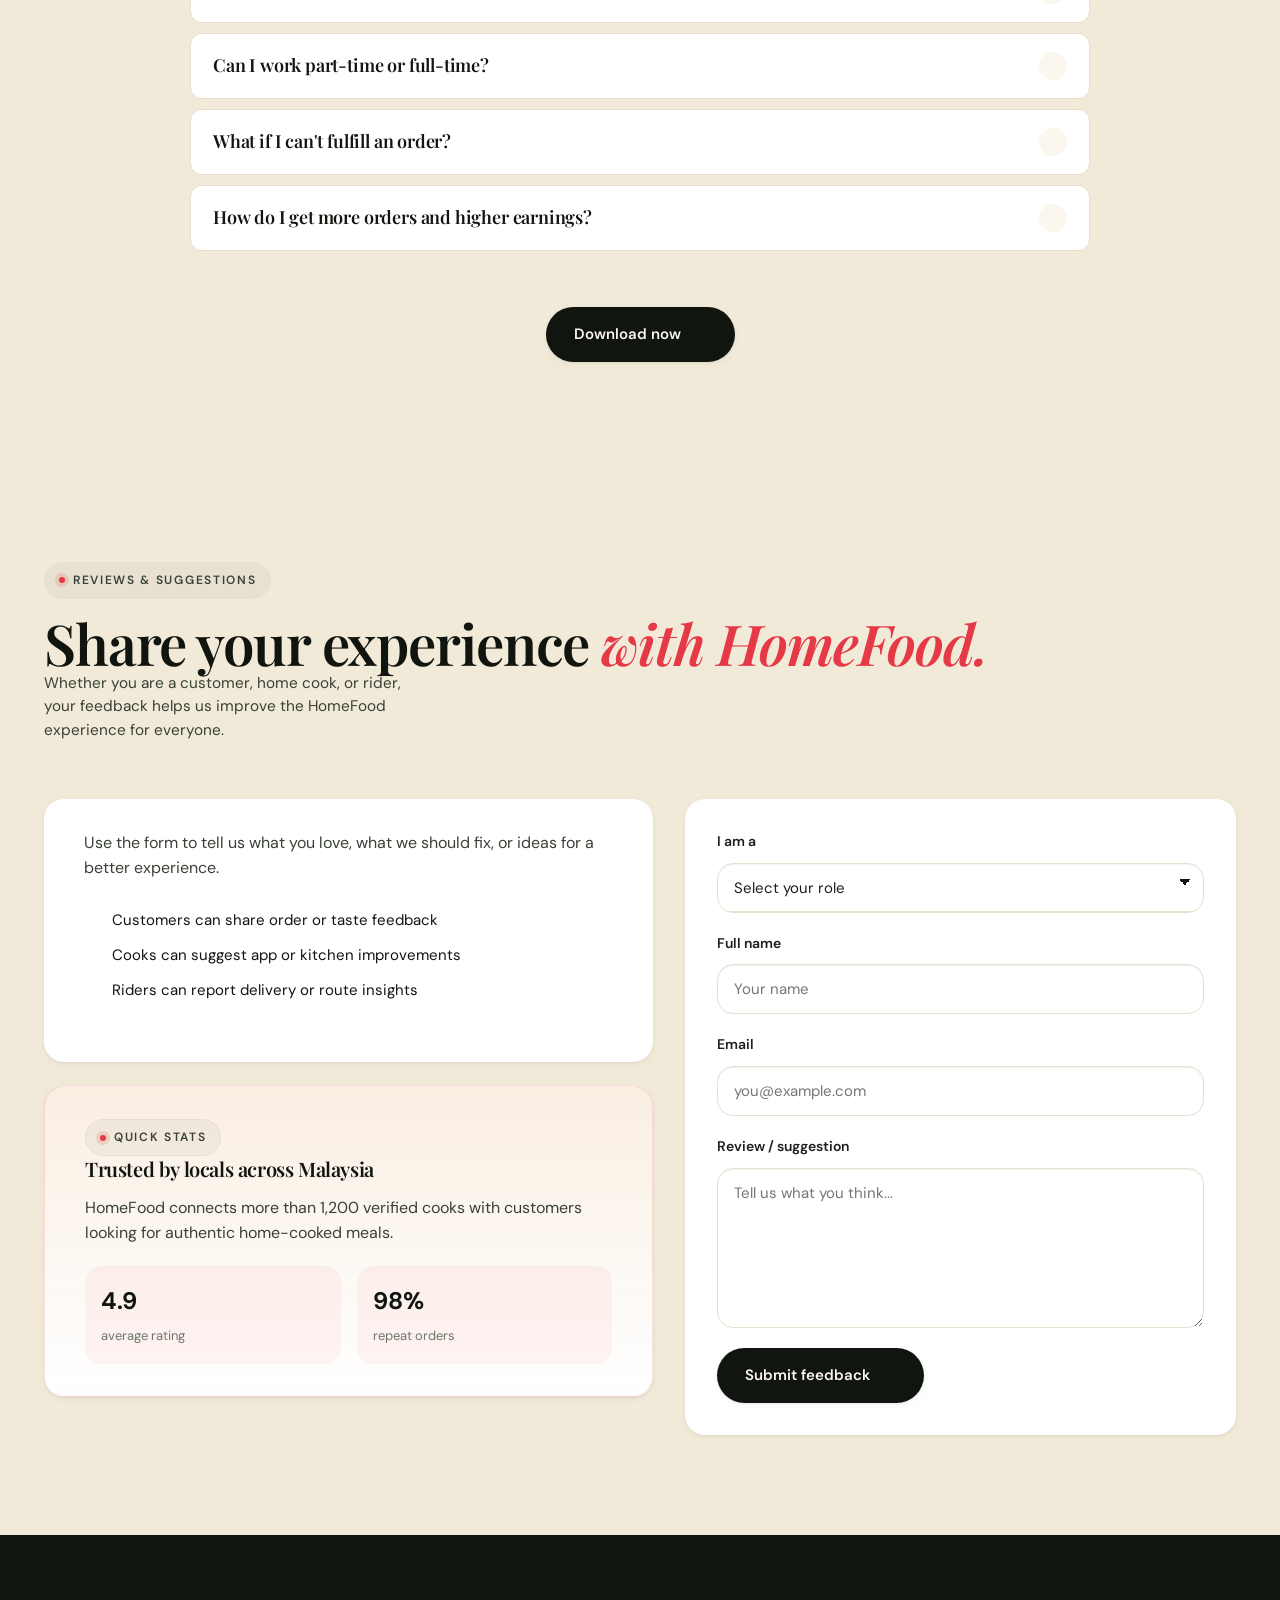
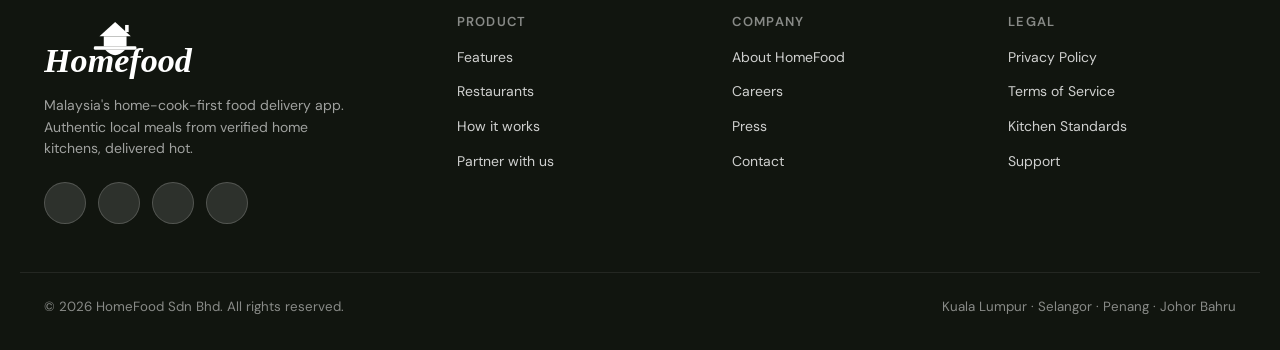
==== commit a09564df: "Enhance feedback section with matching theme cards and add an extra highlight card" ====
--- a/index.html
+++ b/index.html
@@ -963,13 +963,31 @@
         </header>
 
         <div class="feedback__grid">
-          <div class="feedback__copy">
-            <p>Use the form to tell us what you love, what we should fix, or ideas for a better experience.</p>
-            <ul class="ticks">
-              <li><i data-lucide="check-circle-2"></i> Customers can share order or taste feedback</li>
-              <li><i data-lucide="check-circle-2"></i> Cooks can suggest app or kitchen improvements</li>
-              <li><i data-lucide="check-circle-2"></i> Riders can report delivery or route insights</li>
-            </ul>
+          <div class="feedback__cards">
+            <div class="feedback__copy">
+              <p>Use the form to tell us what you love, what we should fix, or ideas for a better experience.</p>
+              <ul class="ticks">
+                <li><i data-lucide="check-circle-2"></i> Customers can share order or taste feedback</li>
+                <li><i data-lucide="check-circle-2"></i> Cooks can suggest app or kitchen improvements</li>
+                <li><i data-lucide="check-circle-2"></i> Riders can report delivery or route insights</li>
+              </ul>
+            </div>
+
+            <article class="feedback__card feedback__card--highlight">
+              <span class="eyebrow"><span class="dot"></span> Quick stats</span>
+              <h3>Trusted by locals across Malaysia</h3>
+              <p>HomeFood connects more than 1,200 verified cooks with customers looking for authentic home-cooked meals.</p>
+              <div class="feedback__stats">
+                <div>
+                  <strong>4.9</strong>
+                  <span>average rating</span>
+                </div>
+                <div>
+                  <strong>98%</strong>
+                  <span>repeat orders</span>
+                </div>
+              </div>
+            </article>
           </div>
 
           <form class="feedback-form" action="#" method="post">
--- a/assets/css/styles.css
+++ b/assets/css/styles.css
@@ -382,19 +382,57 @@
 
 .feedback__grid{
   display:grid;
-  grid-template-columns: 1.1fr 0.9fr;
+  grid-template-columns: minmax(320px, 1.05fr) minmax(320px, 0.95fr);
   gap: 32px;
   align-items: start;
 }
-.feedback__copy{
-  padding: 2rem 2.5rem;
+.feedback__cards{
+  display:grid;
+  gap: 24px;
+}
+.feedback__copy,
+.feedback__card{
   background: #fff;
   border-radius: var(--radius);
   box-shadow: var(--shadow-sm);
+  padding: 2rem 2.5rem;
 }
 .feedback__copy p{
   margin: 0 0 24px;
   color: var(--ink-soft);
+}
+.feedback__card--highlight{
+  border: 1px solid rgba(229,57,70,.14);
+  background: linear-gradient(180deg, rgba(249,238,226,.95) 0%, #fff 100%);
+}
+.feedback__card--highlight h3{
+  margin: 0 0 14px;
+  font-size: 1.25rem;
+  line-height: 1.3;
+}
+.feedback__card--highlight p{
+  margin: 0 0 20px;
+  color: var(--ink-soft);
+}
+.feedback__stats{
+  display:grid;
+  grid-template-columns: repeat(2, minmax(0, 1fr));
+  gap: 16px;
+}
+.feedback__stats div{
+  padding: 16px;
+  border-radius: 16px;
+  background: rgba(229,57,70,.05);
+}
+.feedback__stats strong{
+  display: block;
+  font-size: 1.5rem;
+  color: var(--ink);
+  margin-bottom: 4px;
+}
+.feedback__stats span{
+  color: var(--muted);
+  font-size: 13px;
 }
 .feedback-form{
   background: #fff;
@@ -423,6 +461,25 @@
   color: var(--ink-2);
   font-family: var(--sans);
   font-size: 15px;
+  box-shadow: inset 0 1px 2px rgba(17,21,15,.06);
+}
+.feedback-form__row select{
+  appearance: none;
+  -webkit-appearance: none;
+  -moz-appearance: none;
+  background-image:
+    linear-gradient(45deg, transparent 50%, var(--ink) 50%),
+    linear-gradient(135deg, var(--ink) 50%, transparent 50%),
+    linear-gradient(var(--line), var(--line));
+  background-position: calc(100% - 18px) calc(50% - 6px),
+                       calc(100% - 12px) calc(50% - 6px),
+                       0 100%;
+  background-size: 6px 6px, 6px 6px, 100% 1px;
+  background-repeat: no-repeat;
+  padding-right: 48px;
+}
+.feedback-form__row select::-ms-expand{
+  display:none;
 }
 .feedback-form__row input:focus,
 .feedback-form__row select:focus,
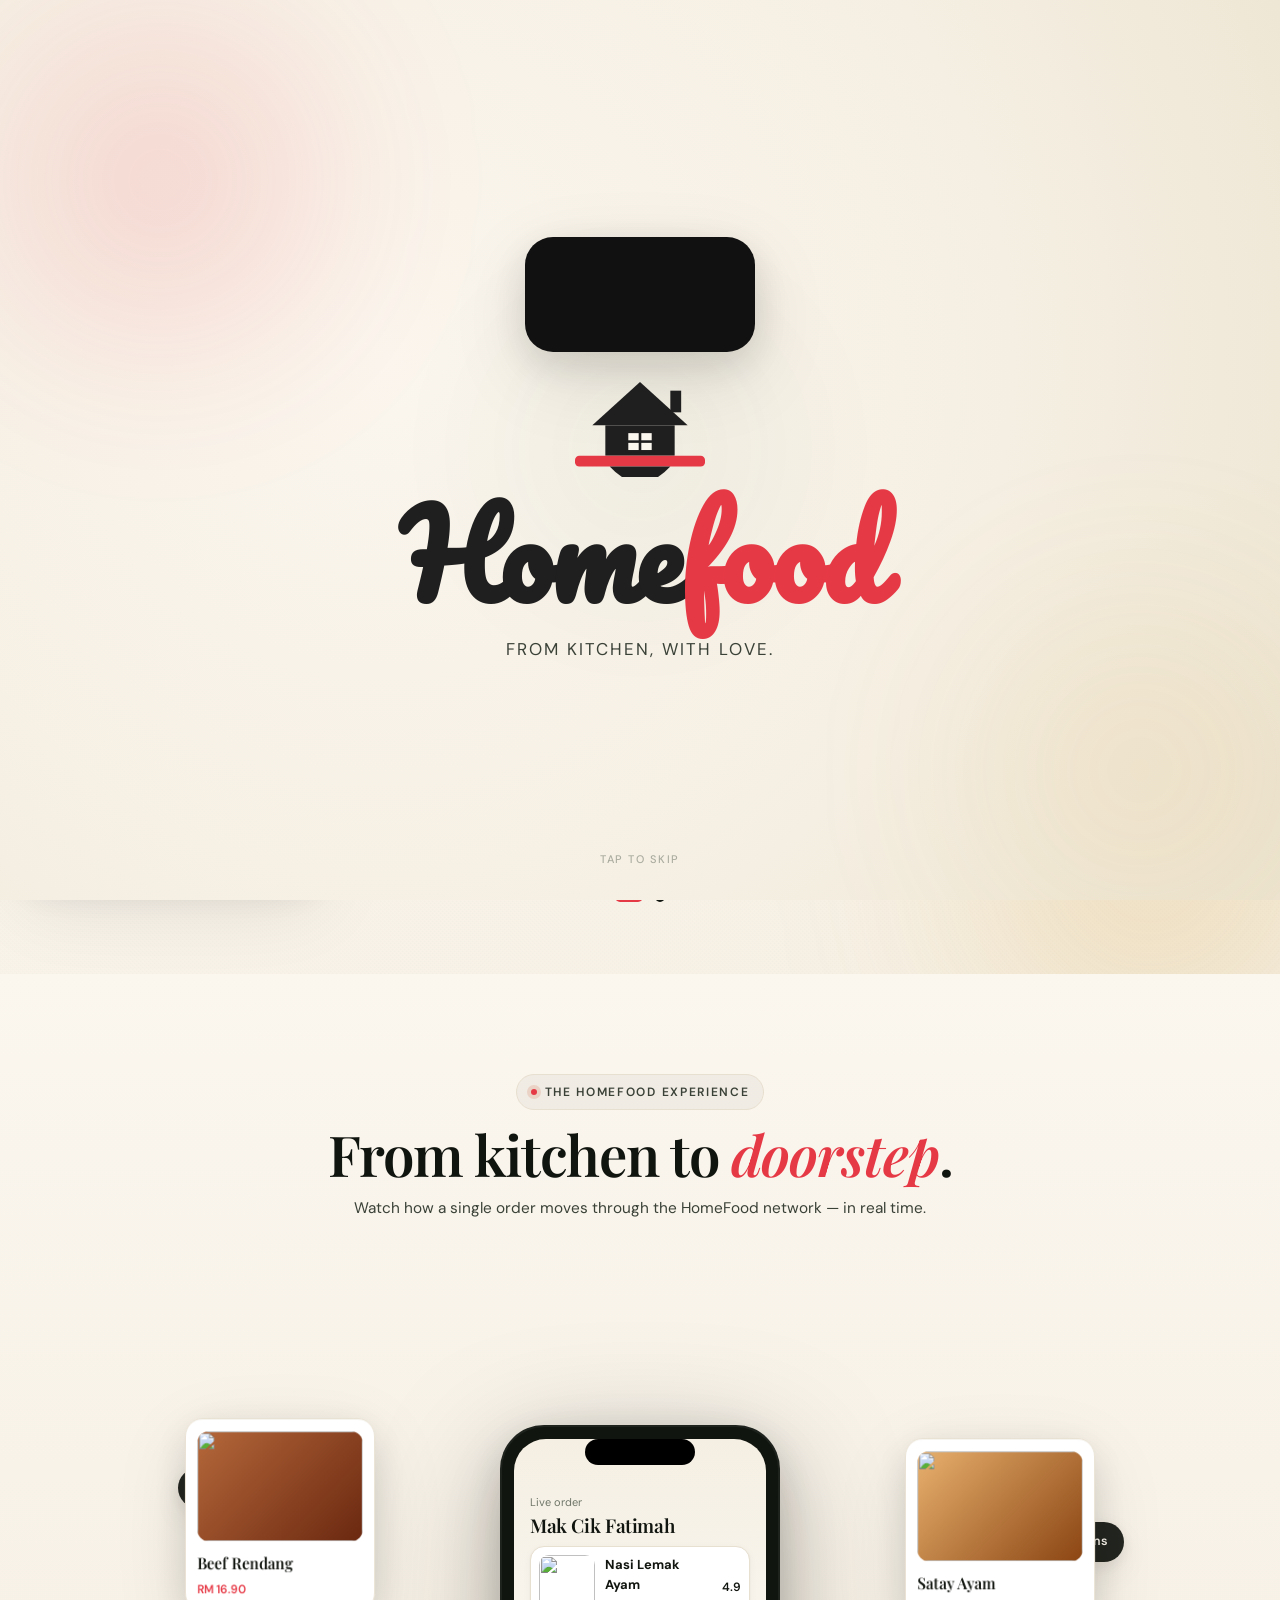
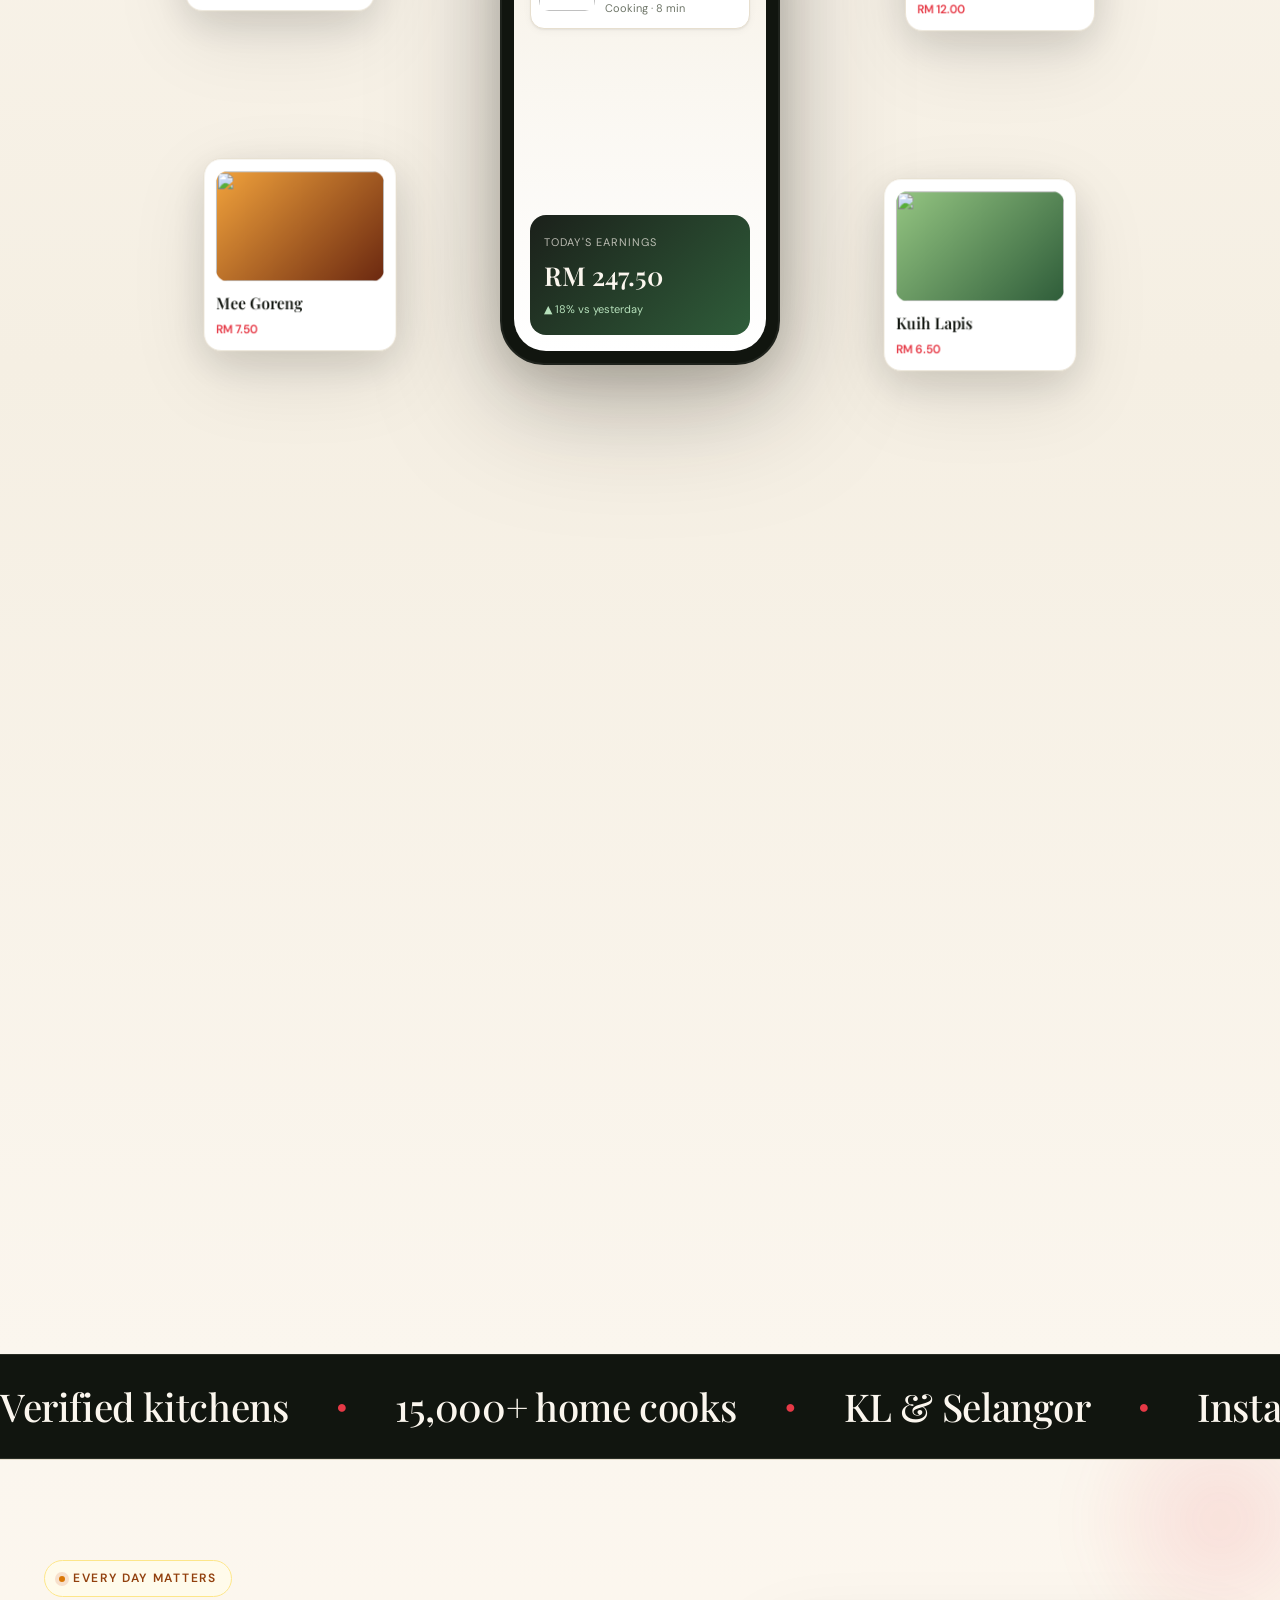
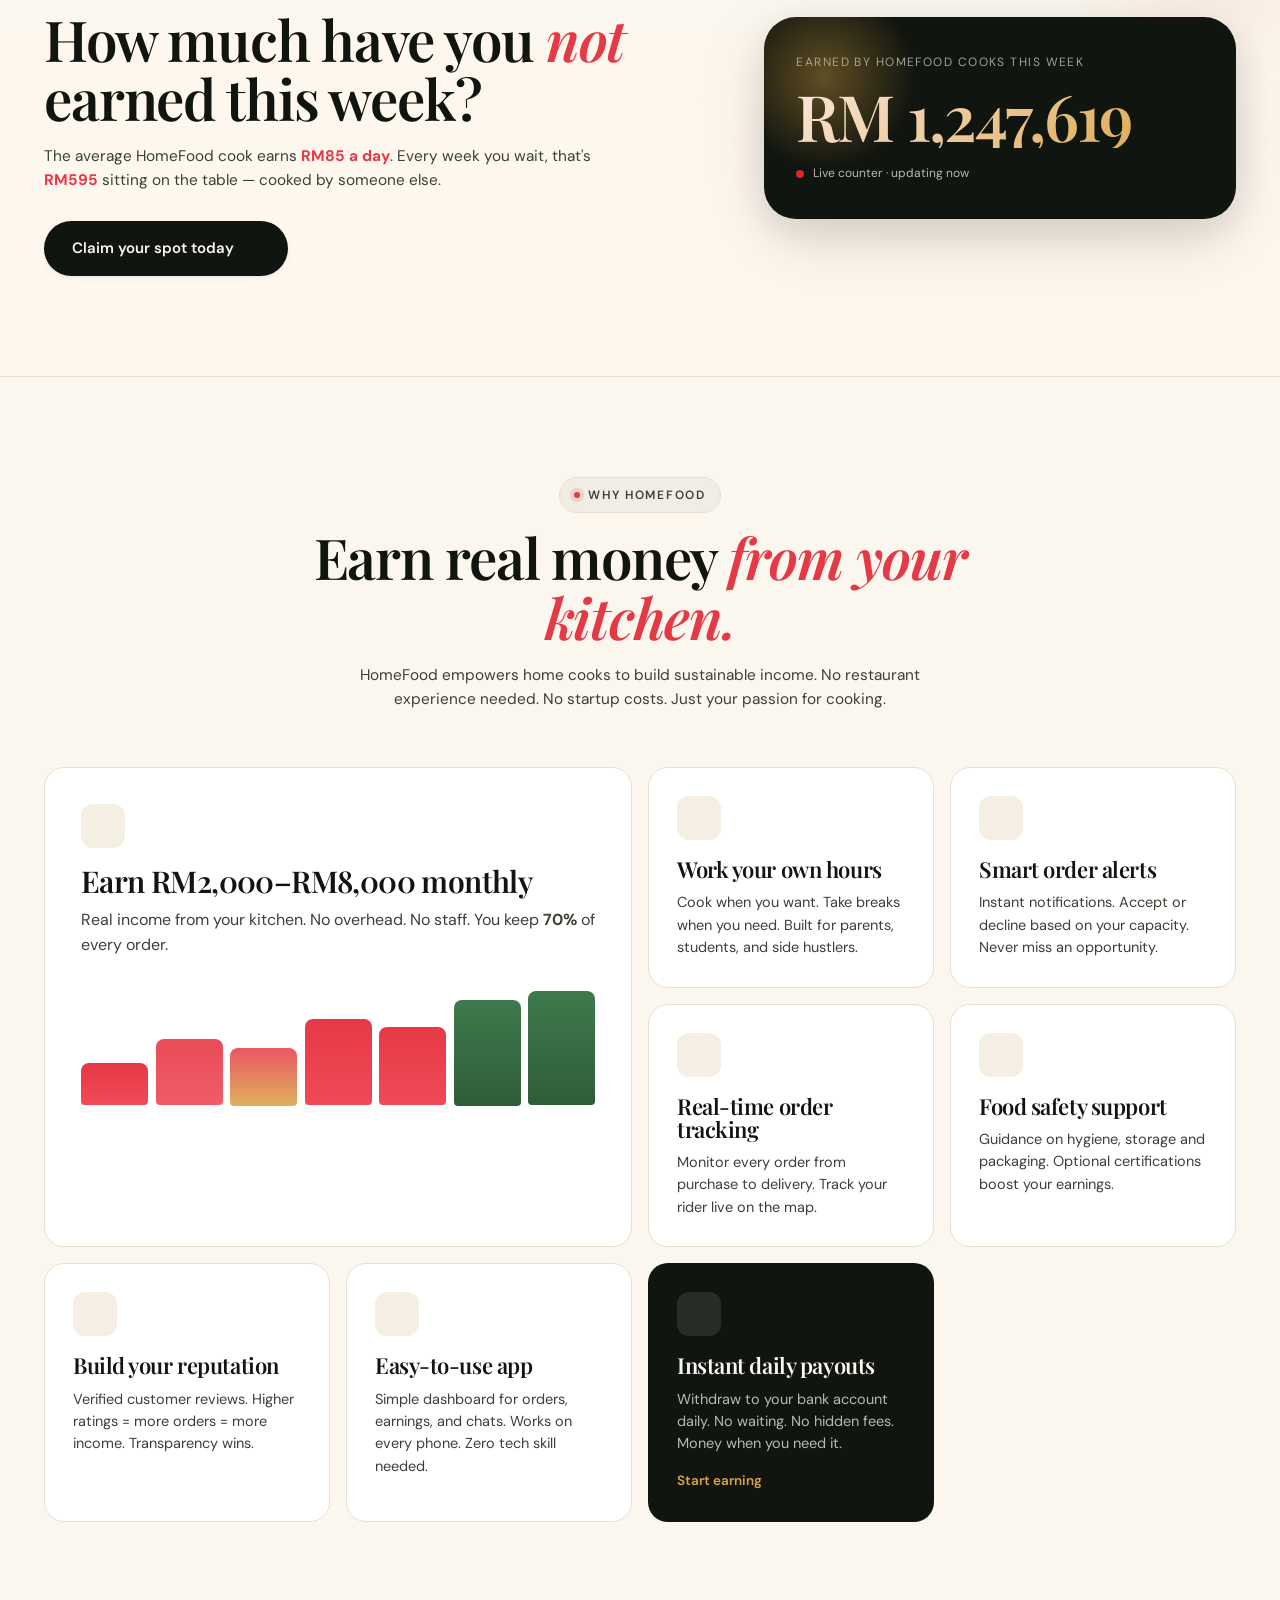
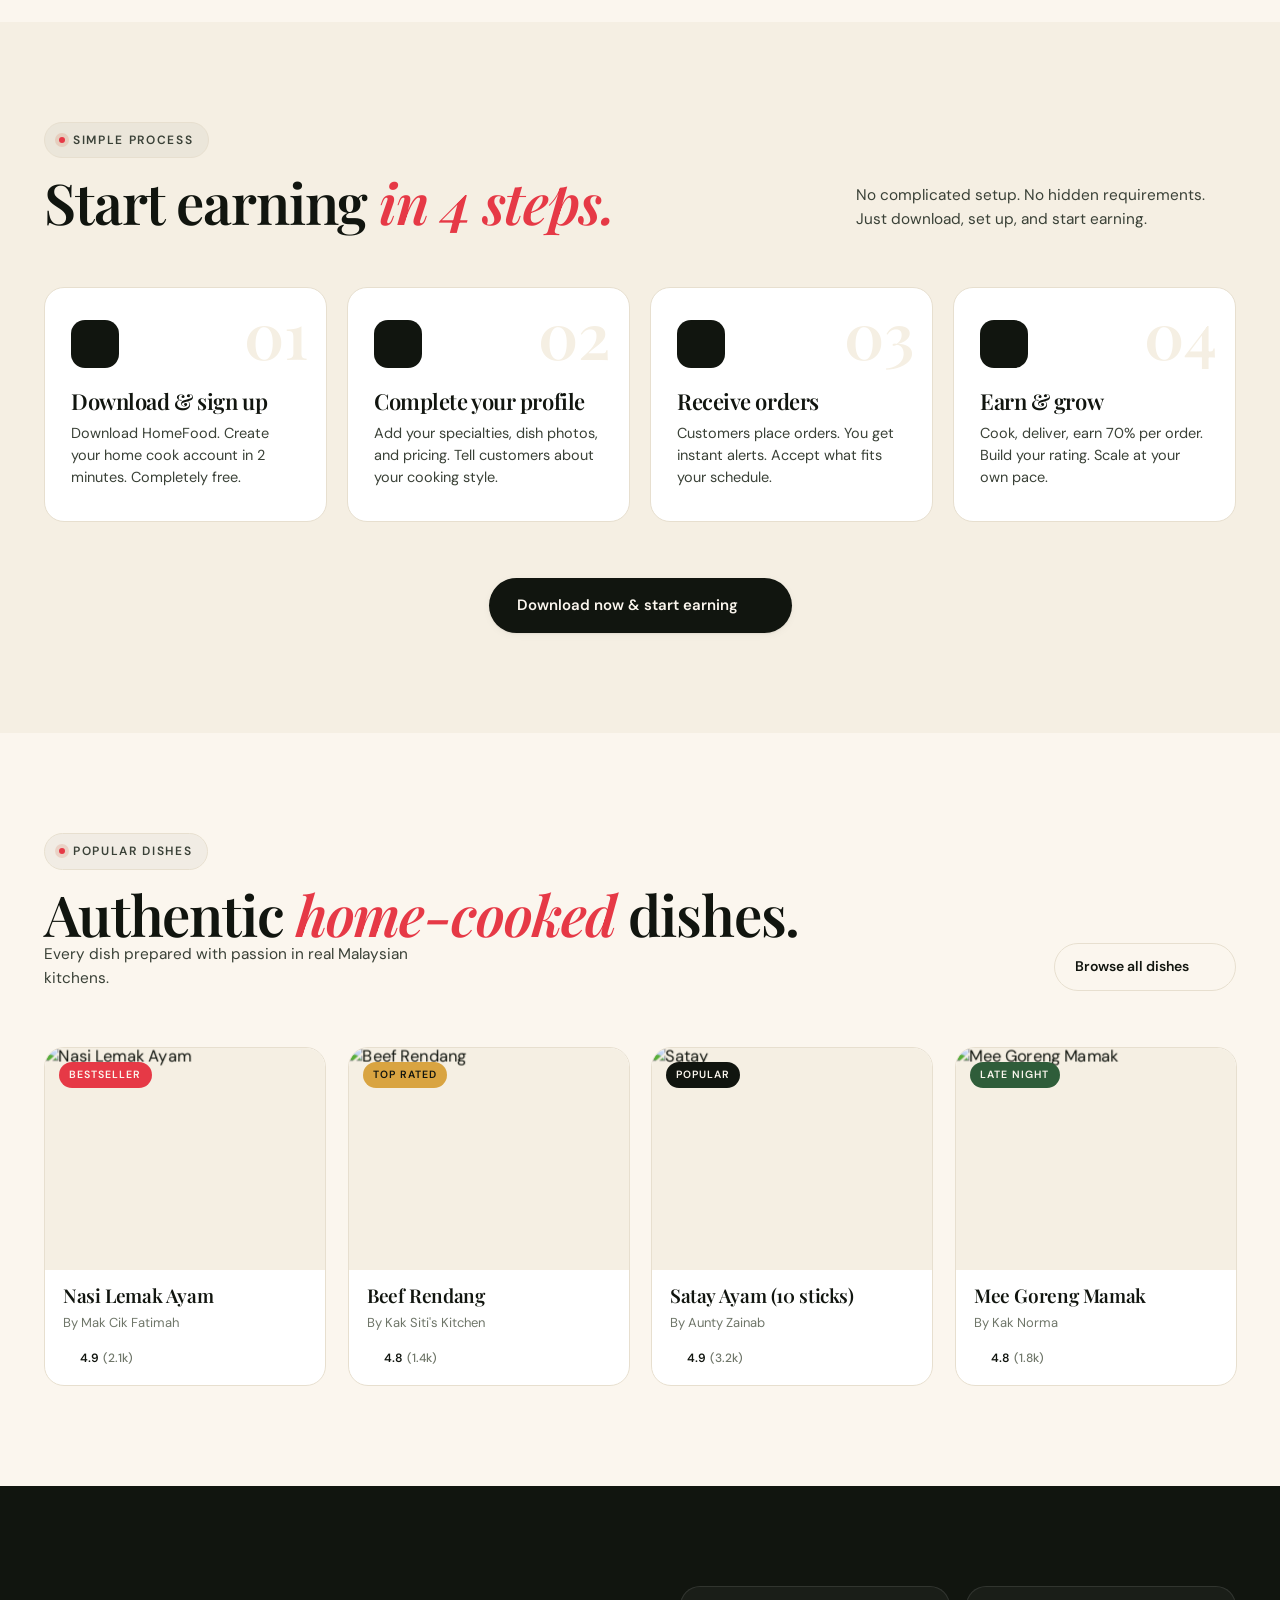
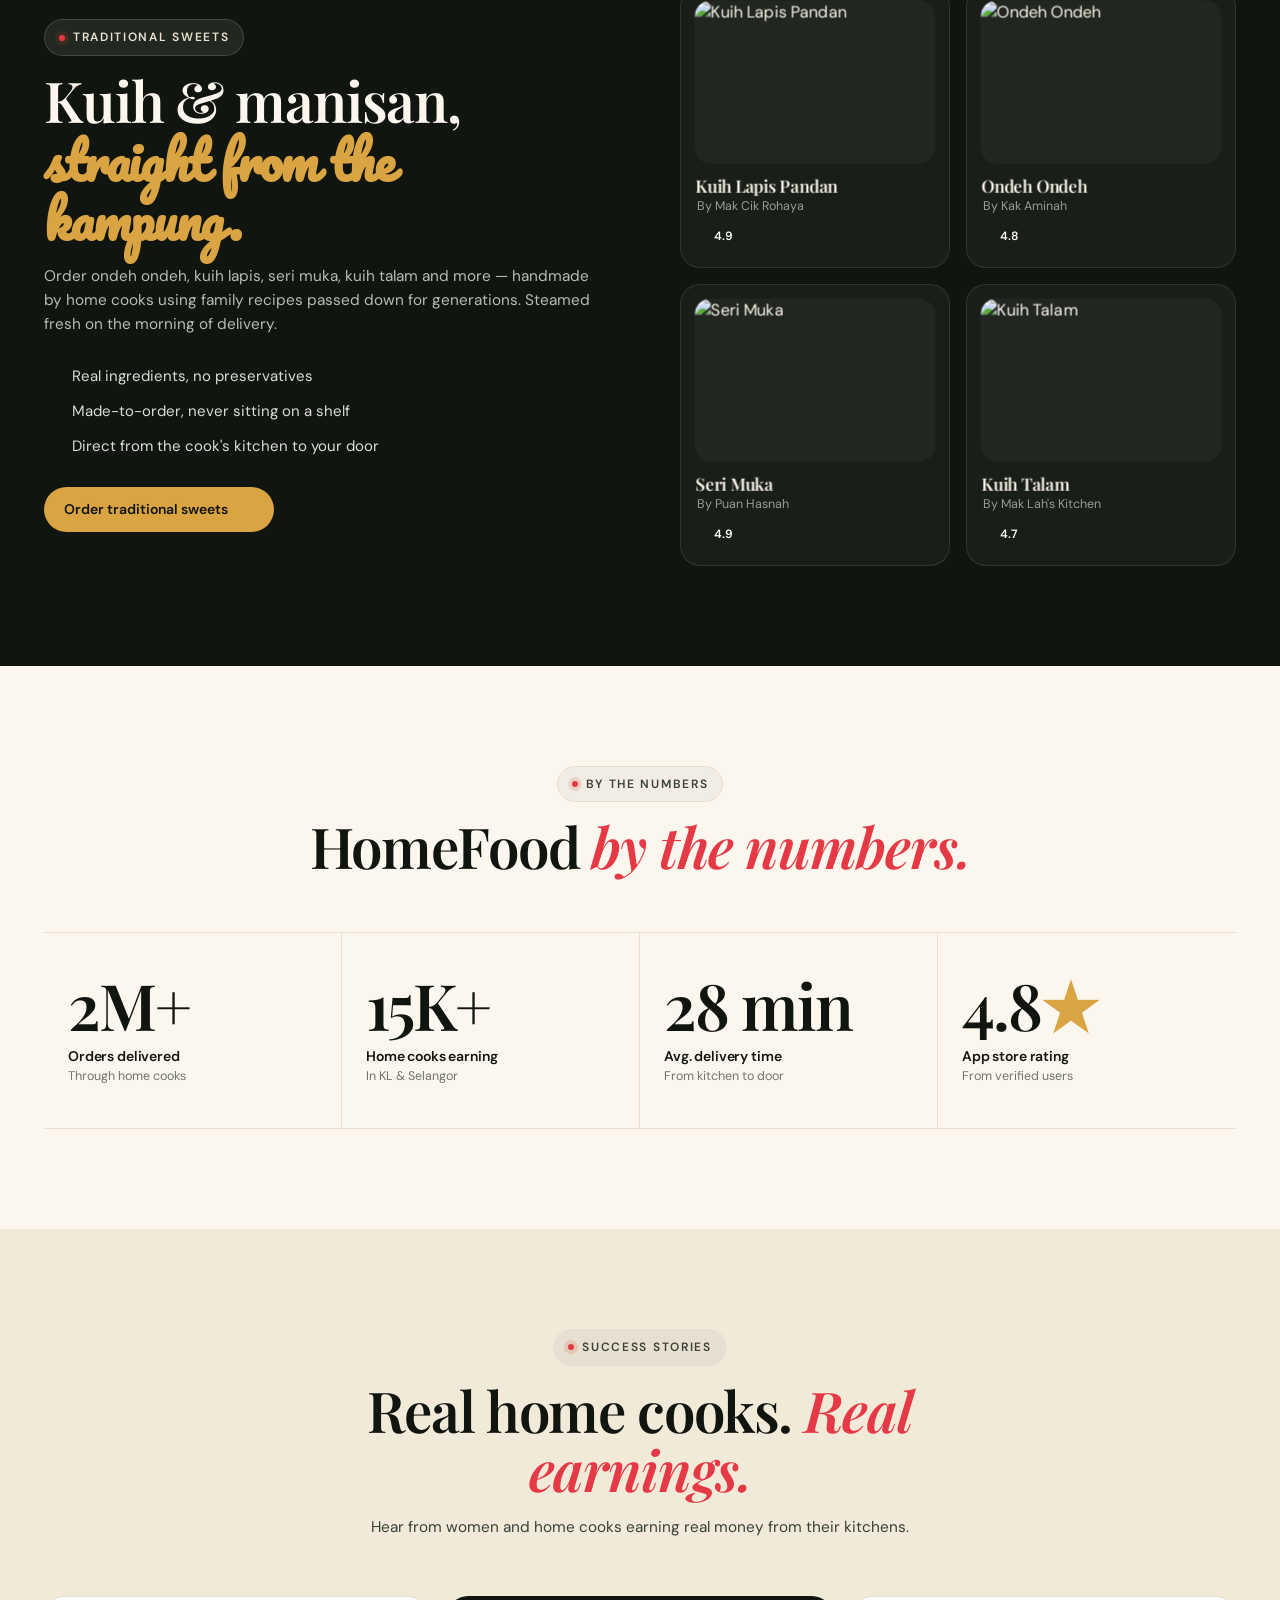
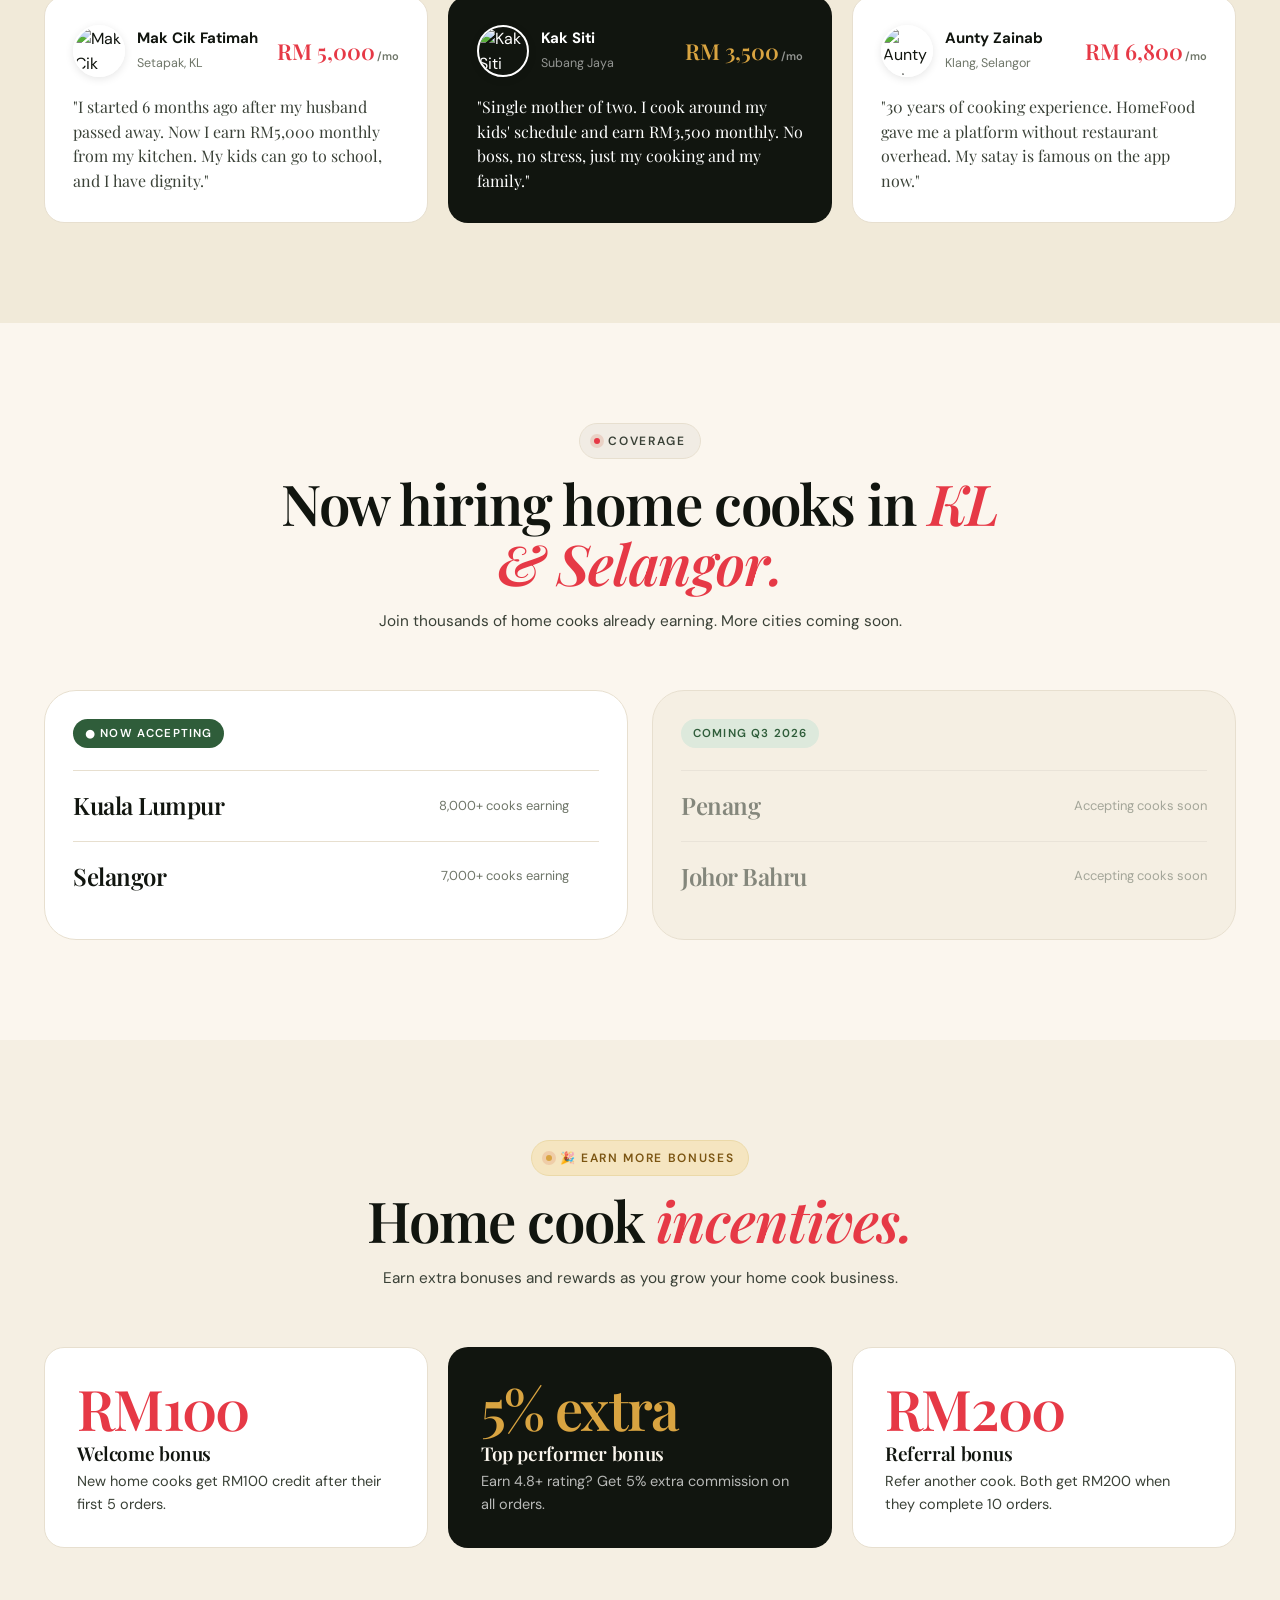
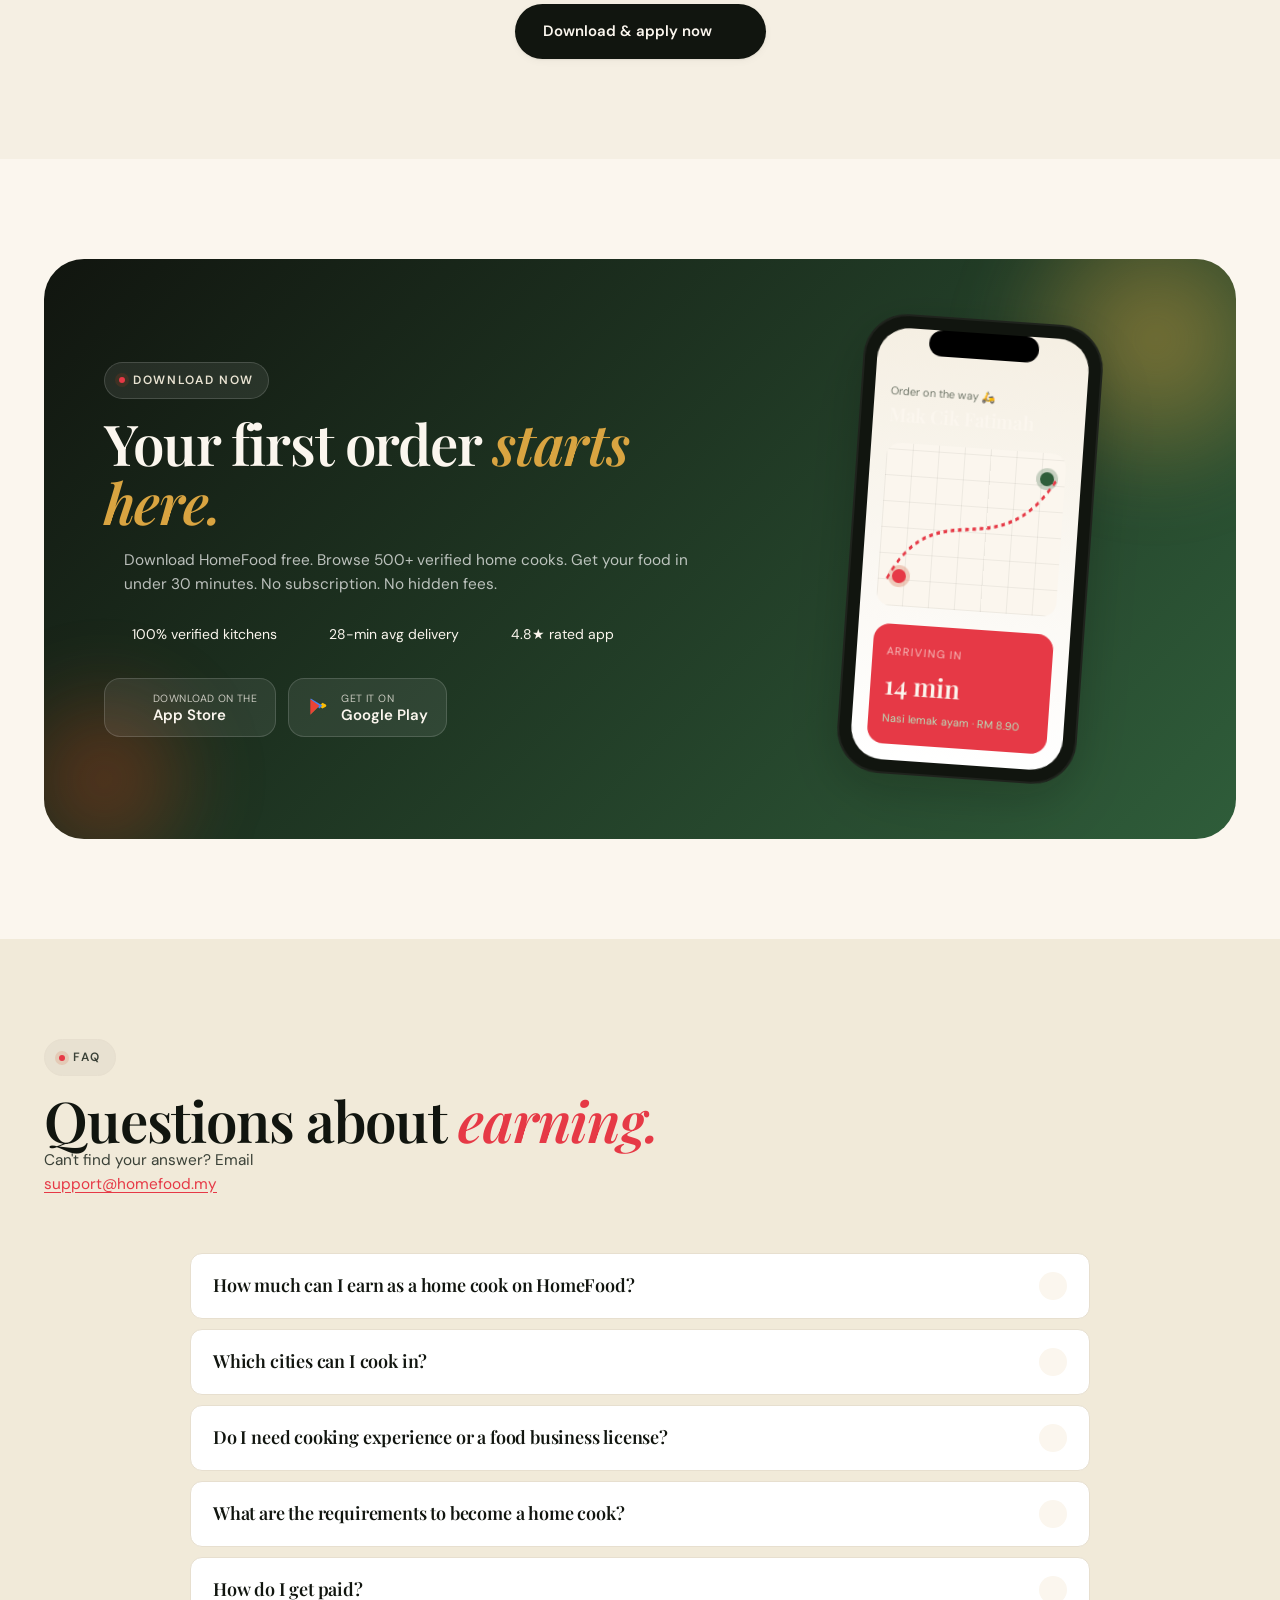
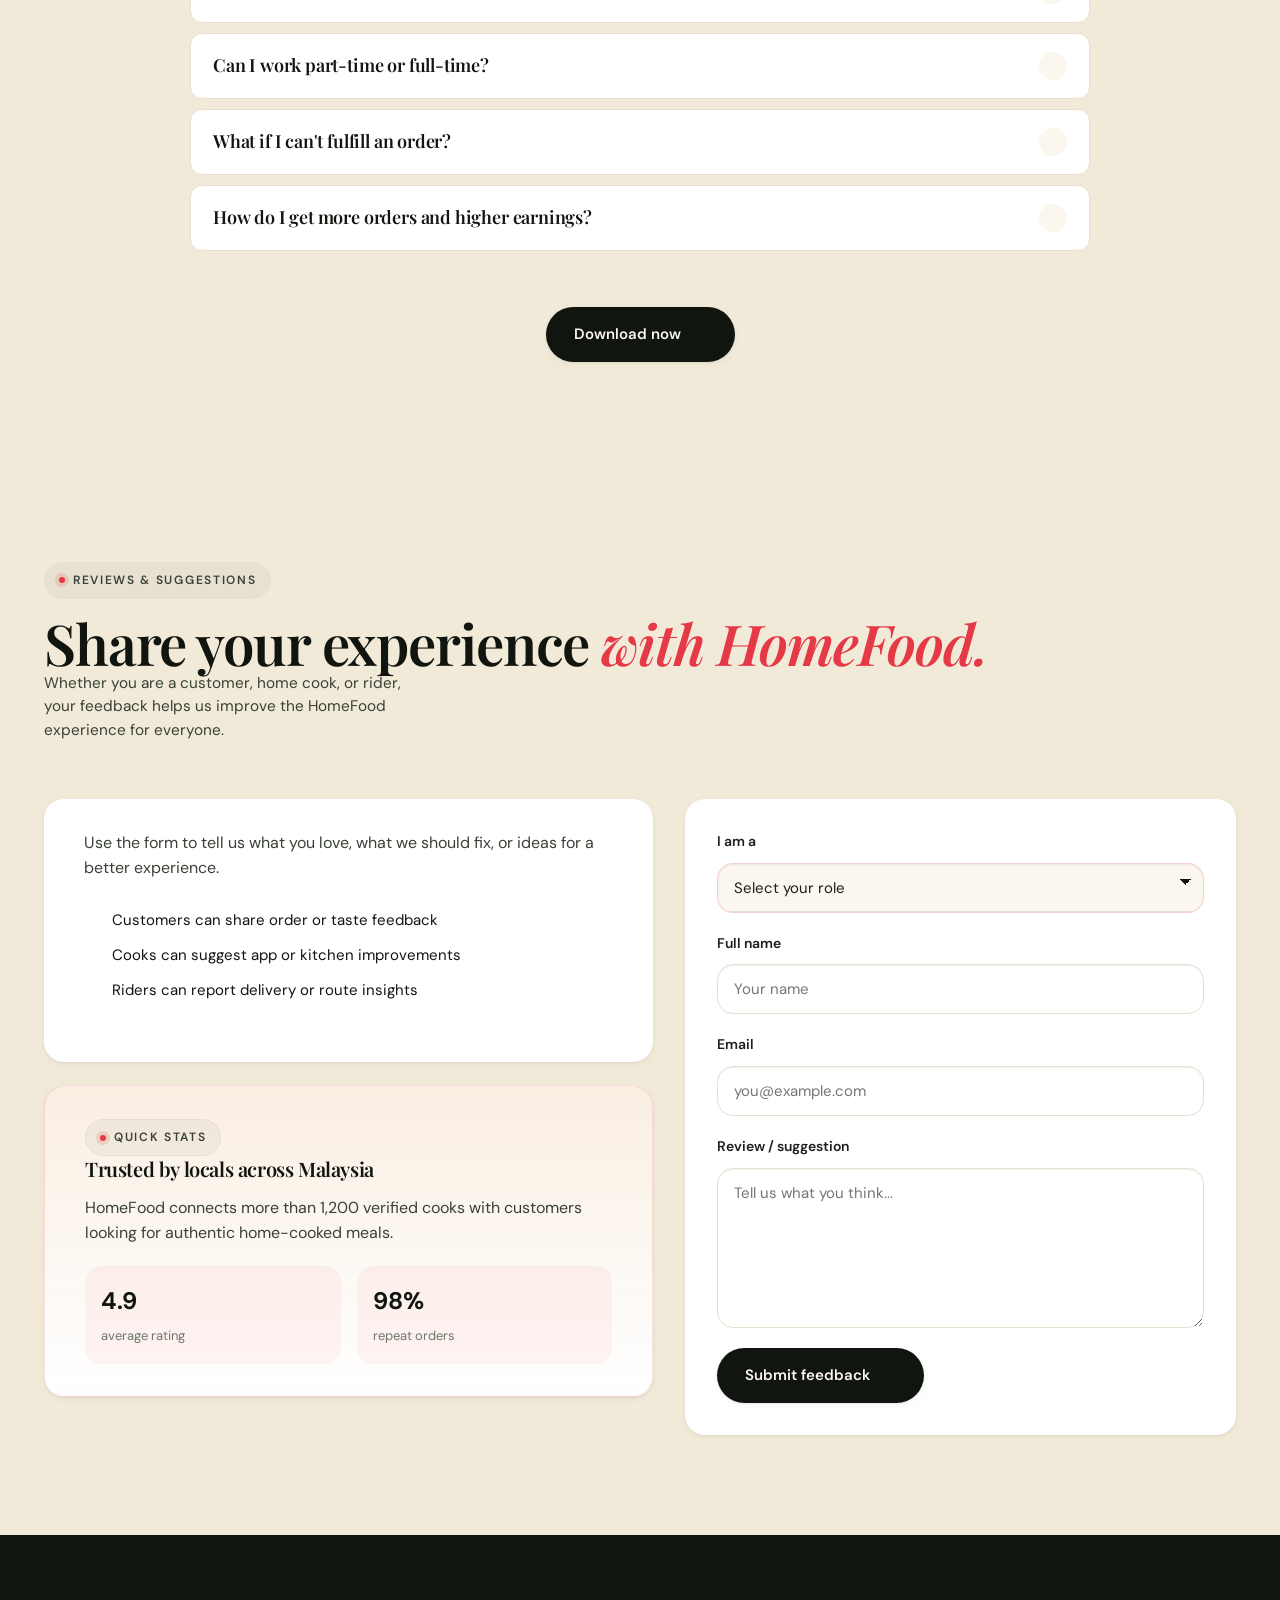
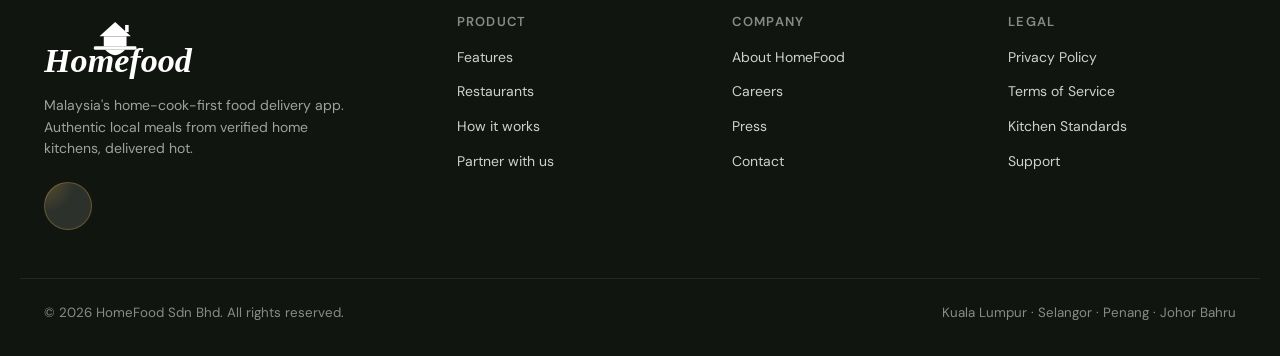
==== commit bf18c208: "Update footer to a single themed social link and push styling changes" ====
--- a/index.html
+++ b/index.html
@@ -1028,10 +1028,9 @@
         </a>
         <p>Malaysia's home-cook-first food delivery app. Authentic local meals from verified home kitchens, delivered hot.</p>
         <div class="footer__socials">
-          <a href="https://instagram.com/homefood" aria-label="Instagram" target="_blank" rel="noopener noreferrer"><i data-lucide="instagram"></i></a>
-          <a href="https://facebook.com/homefood" aria-label="Facebook" target="_blank" rel="noopener noreferrer"><i data-lucide="facebook"></i></a>
-          <a href="https://tiktok.com/@homefood" aria-label="TikTok" target="_blank" rel="noopener noreferrer"><i data-lucide="music-2"></i></a>
-          <a href="https://youtube.com/@homefood" aria-label="YouTube" target="_blank" rel="noopener noreferrer"><i data-lucide="youtube"></i></a>
+          <a href="https://homefood.my" aria-label="Visit HomeFood" target="_blank" rel="noopener noreferrer">
+            <i data-lucide="chef-hat"></i>
+          </a>
         </div>
       </div>
 
--- a/assets/css/styles.css
+++ b/assets/css/styles.css
@@ -467,6 +467,9 @@
   appearance: none;
   -webkit-appearance: none;
   -moz-appearance: none;
+  background: var(--cream);
+  border-color: rgba(226,57,70,.24);
+  color: var(--ink-2);
   background-image:
     linear-gradient(45deg, transparent 50%, var(--ink) 50%),
     linear-gradient(135deg, var(--ink) 50%, transparent 50%),
@@ -477,6 +480,15 @@
   background-size: 6px 6px, 6px 6px, 100% 1px;
   background-repeat: no-repeat;
   padding-right: 48px;
+  box-shadow: inset 0 1px 2px rgba(17,21,15,.08);
+  background-clip: padding-box;
+}
+.feedback-form__row select option{
+  background: var(--cream);
+  color: var(--ink-2);
+}
+.feedback-form__row select option:checked{
+  background: var(--primary-soft);
 }
 .feedback-form__row select::-ms-expand{
   display:none;
@@ -1649,9 +1661,9 @@
 .footer__brand .nav__logo{ background: var(--primary); }
 .footer__socials{ display:flex; gap: 12px; margin-top: 22px; }
 .footer__socials a{
-  width: 42px; height: 42px; border-radius: 50%;
-  background: rgba(255,255,255,.12);
-  border: 1px solid rgba(255,255,255,.18);
+  width: 48px; height: 48px; border-radius: 50%;
+  background: radial-gradient(circle at top left, rgba(217,164,65,.24), transparent 45%), rgba(255,255,255,.12);
+  border: 1px solid rgba(217,164,65,.32);
   color: #fff;
   display:inline-flex; align-items:center; justify-content:center;
   transition: background .2s ease, color .2s ease, transform .25s ease, border-color .2s ease;
@@ -1660,7 +1672,7 @@
 .footer__socials a i{
   width: 22px !important;
   height: 22px !important;
-  color: #fff !important;
+  color: currentColor !important;
   stroke: currentColor !important;
   fill: currentColor !important;
   stroke-width: 2.5 !important;
@@ -1669,13 +1681,13 @@
 .footer__socials a:hover svg,
 .footer__socials a:hover i{
   stroke: currentColor !important;
-  color: #fff !important;
+  color: currentColor !important;
   fill: currentColor !important;
 }
 .footer__socials a:hover{
-  background: var(--primary);
-  border-color: var(--primary);
-  color: #fff !important;
+  background: var(--gold);
+  border-color: var(--gold);
+  color: var(--ink) !important;
   transform: translateY(-3px);
 }
 .footer__socials a svg path,
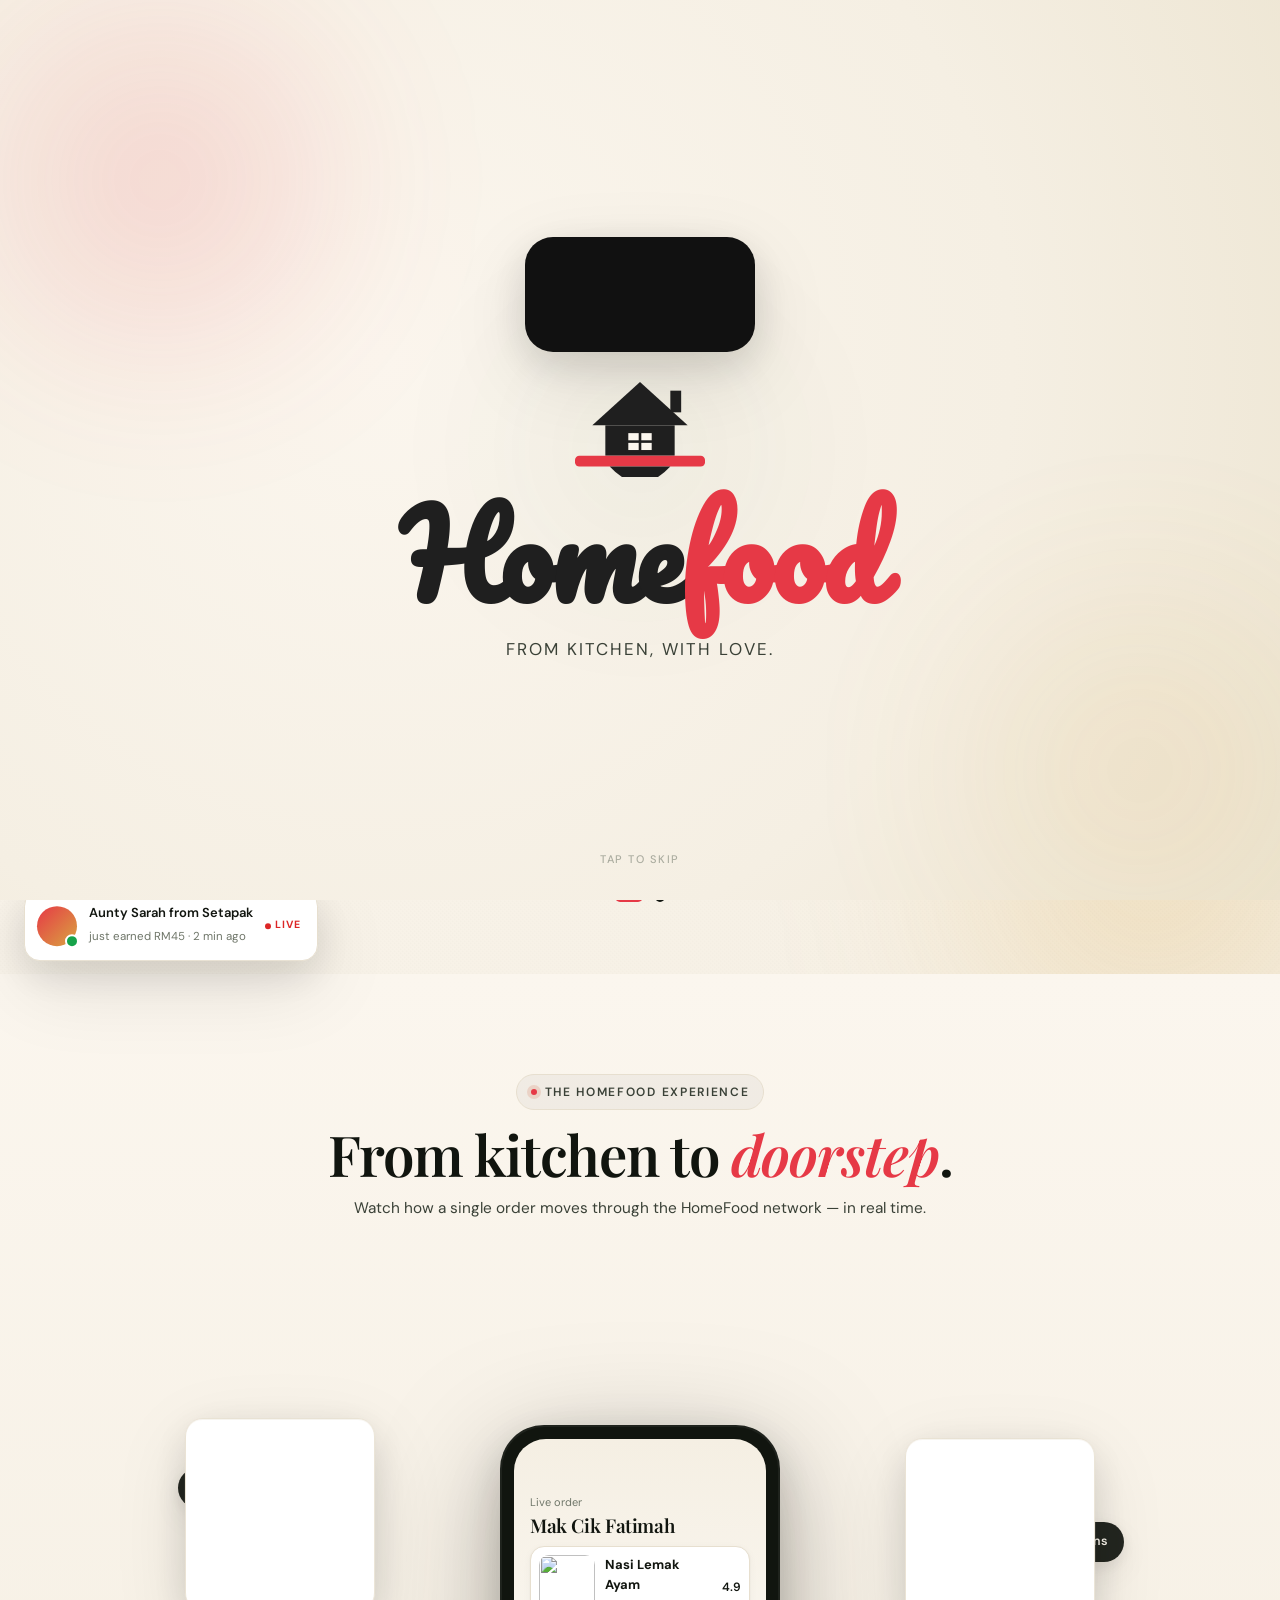
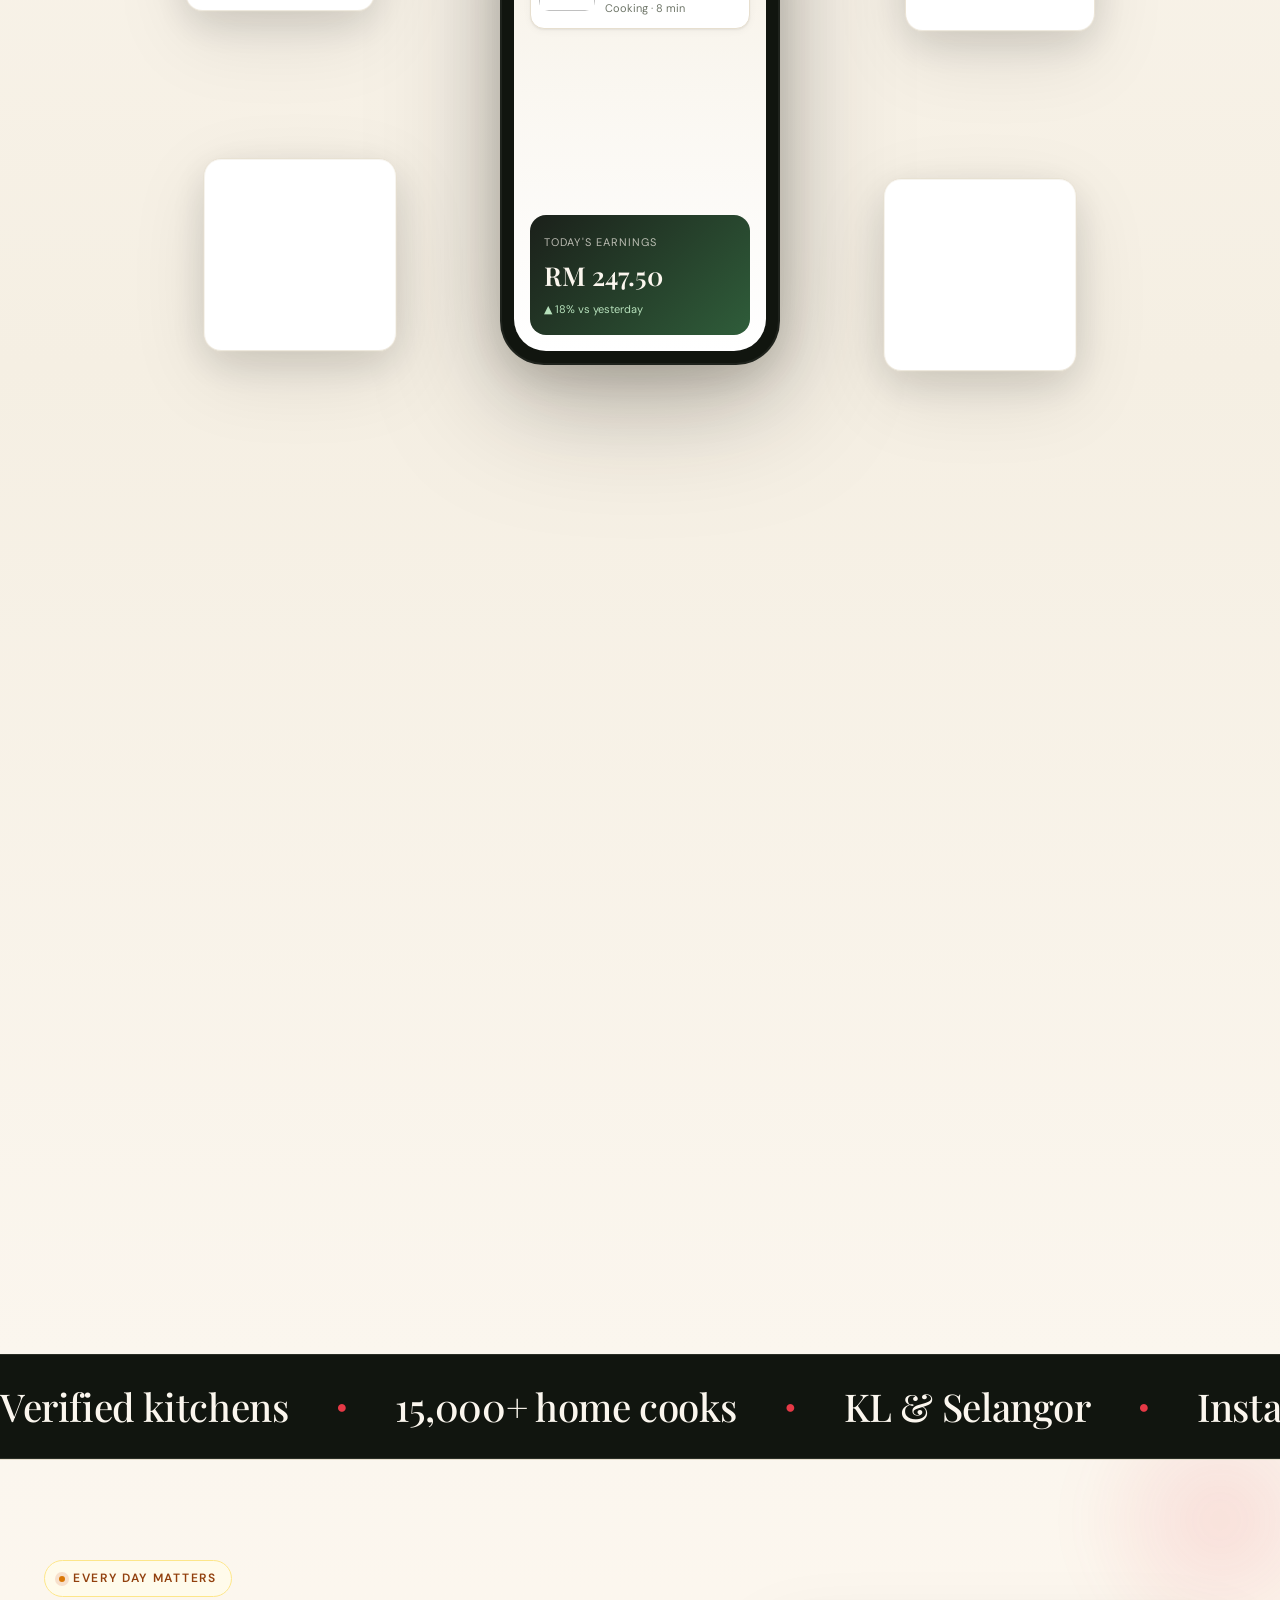
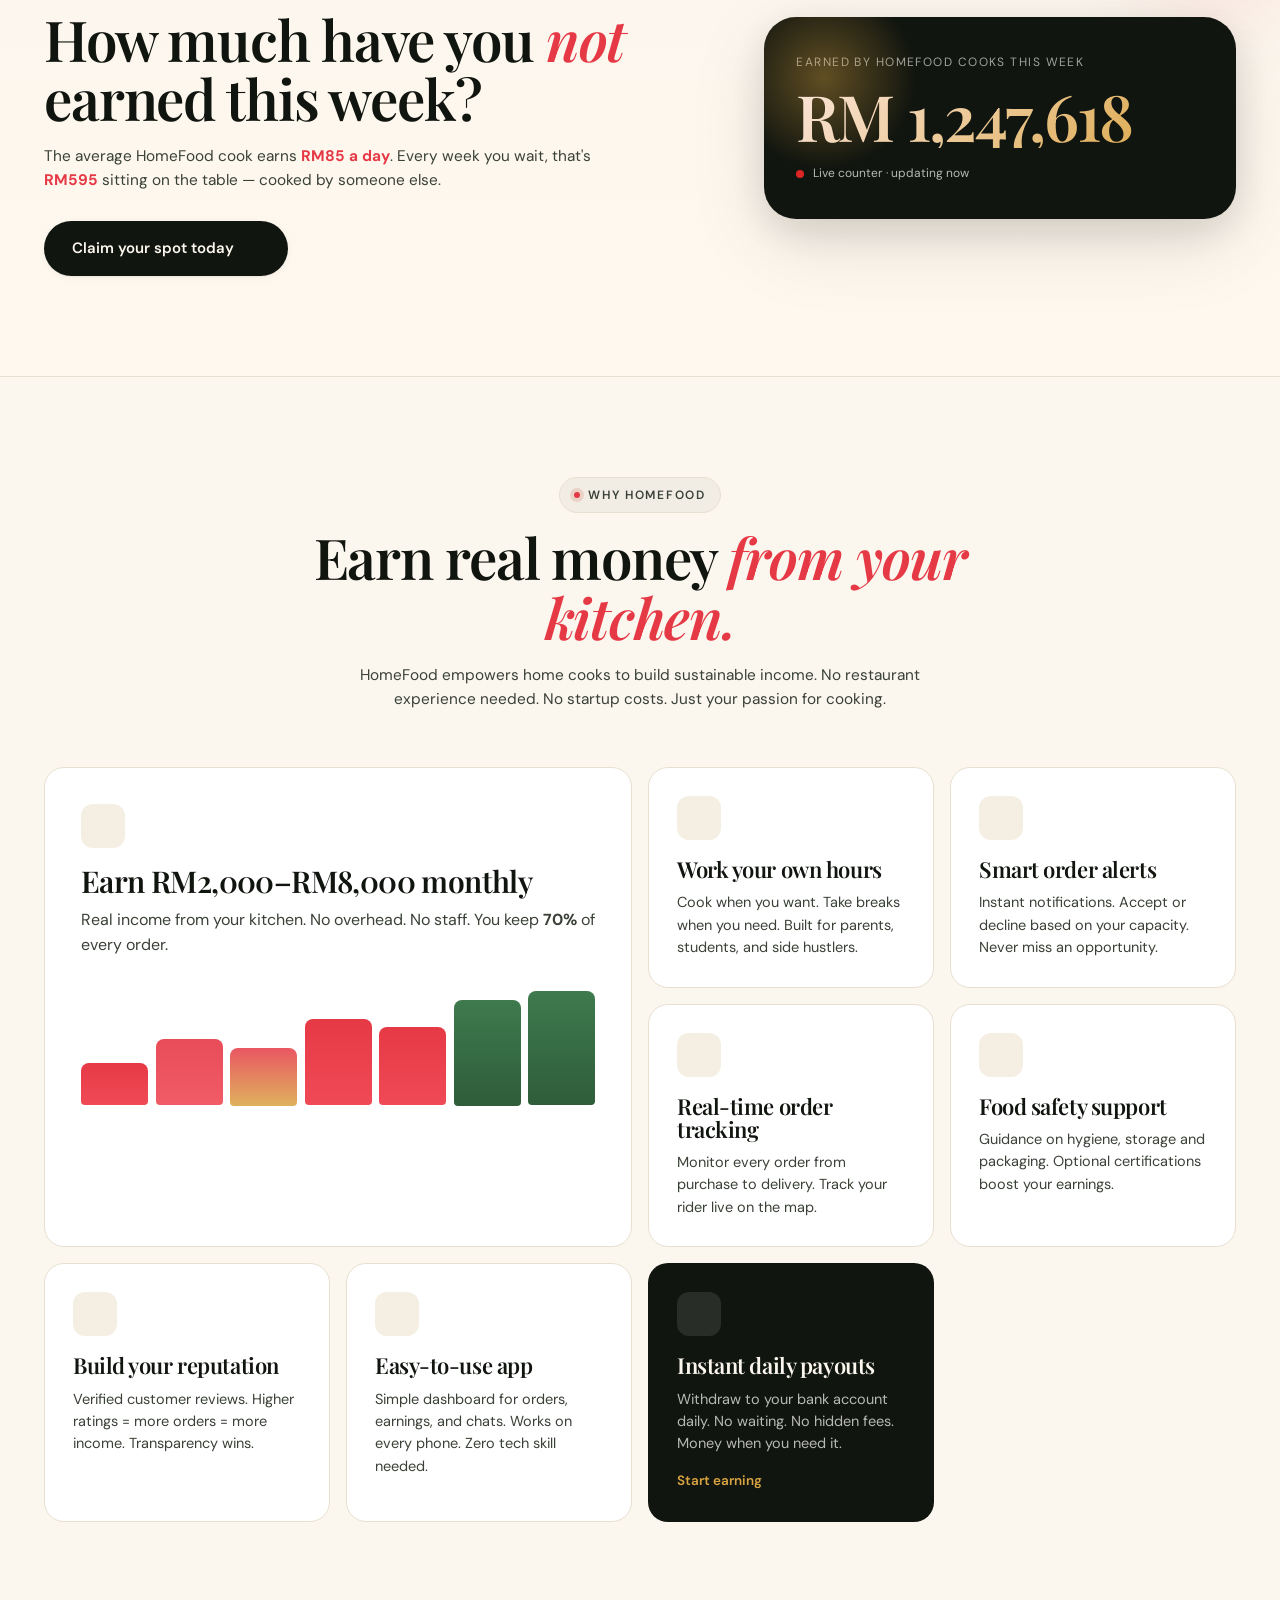
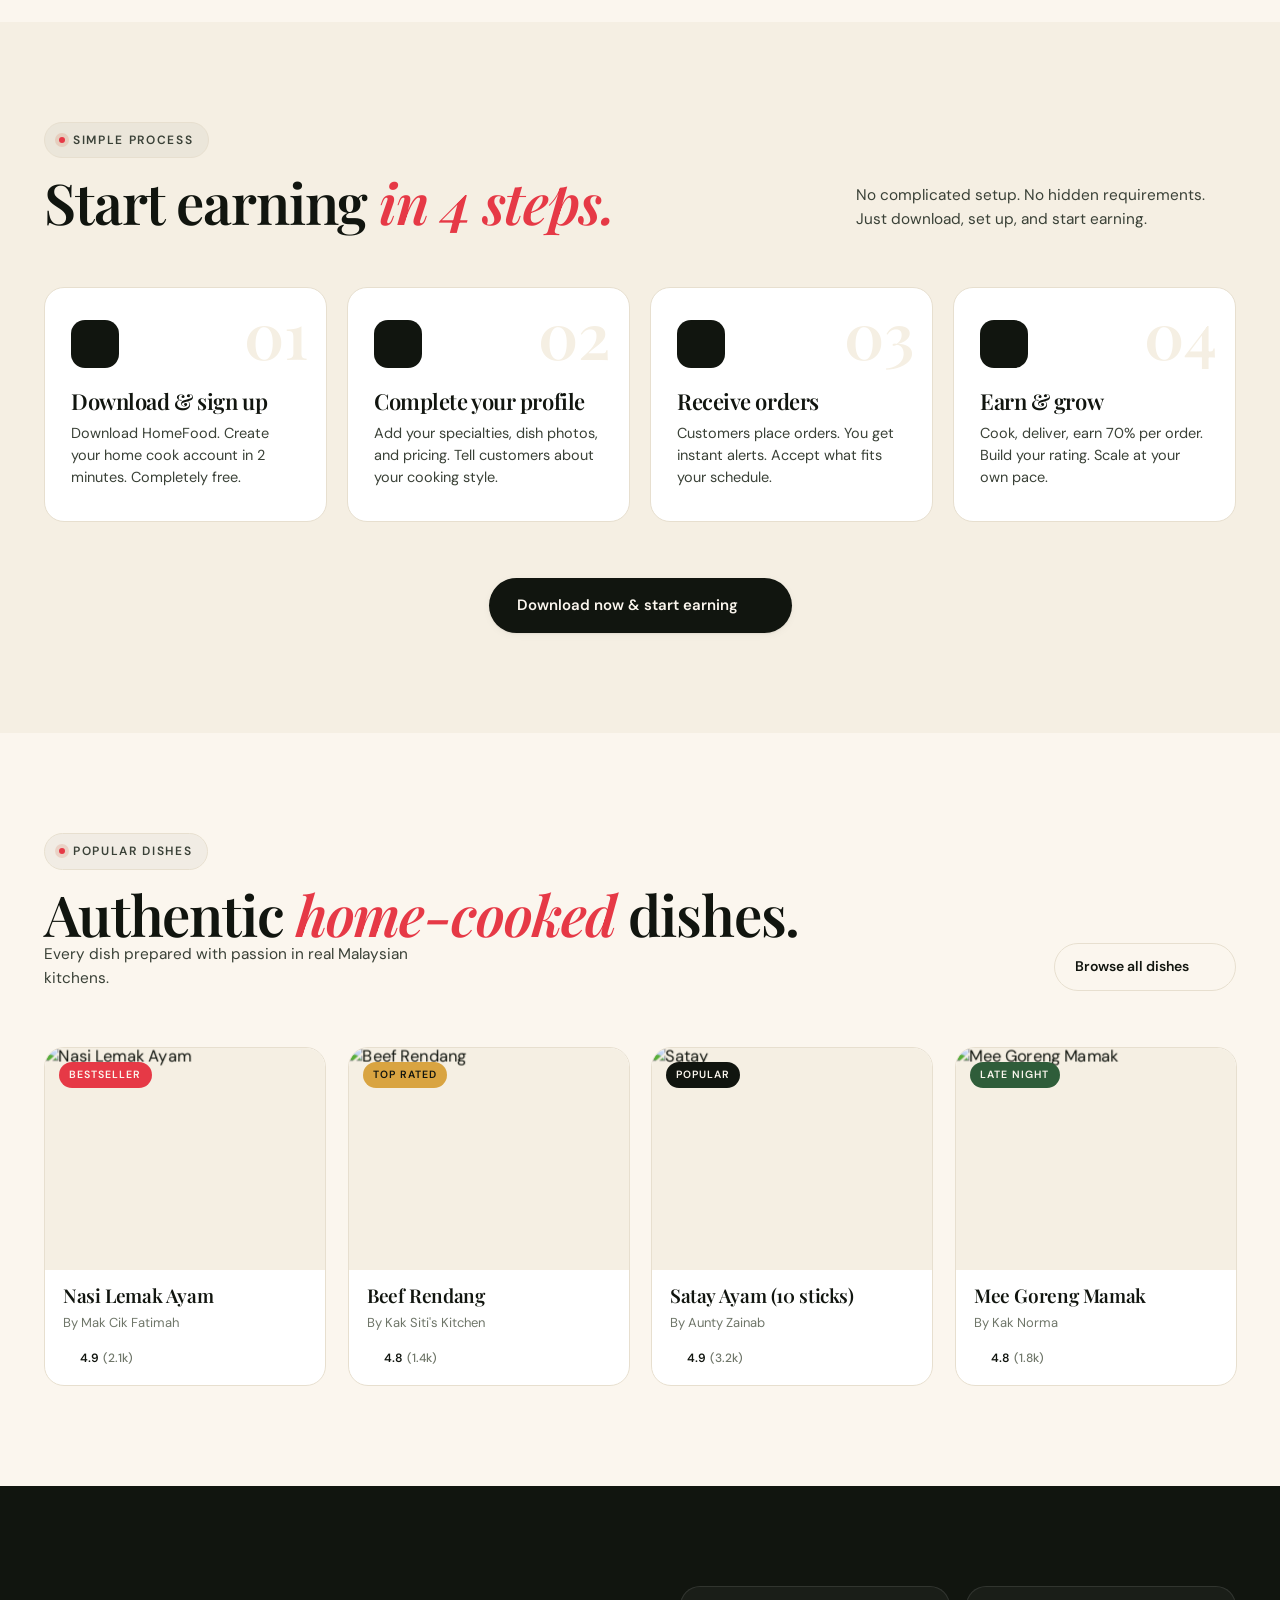
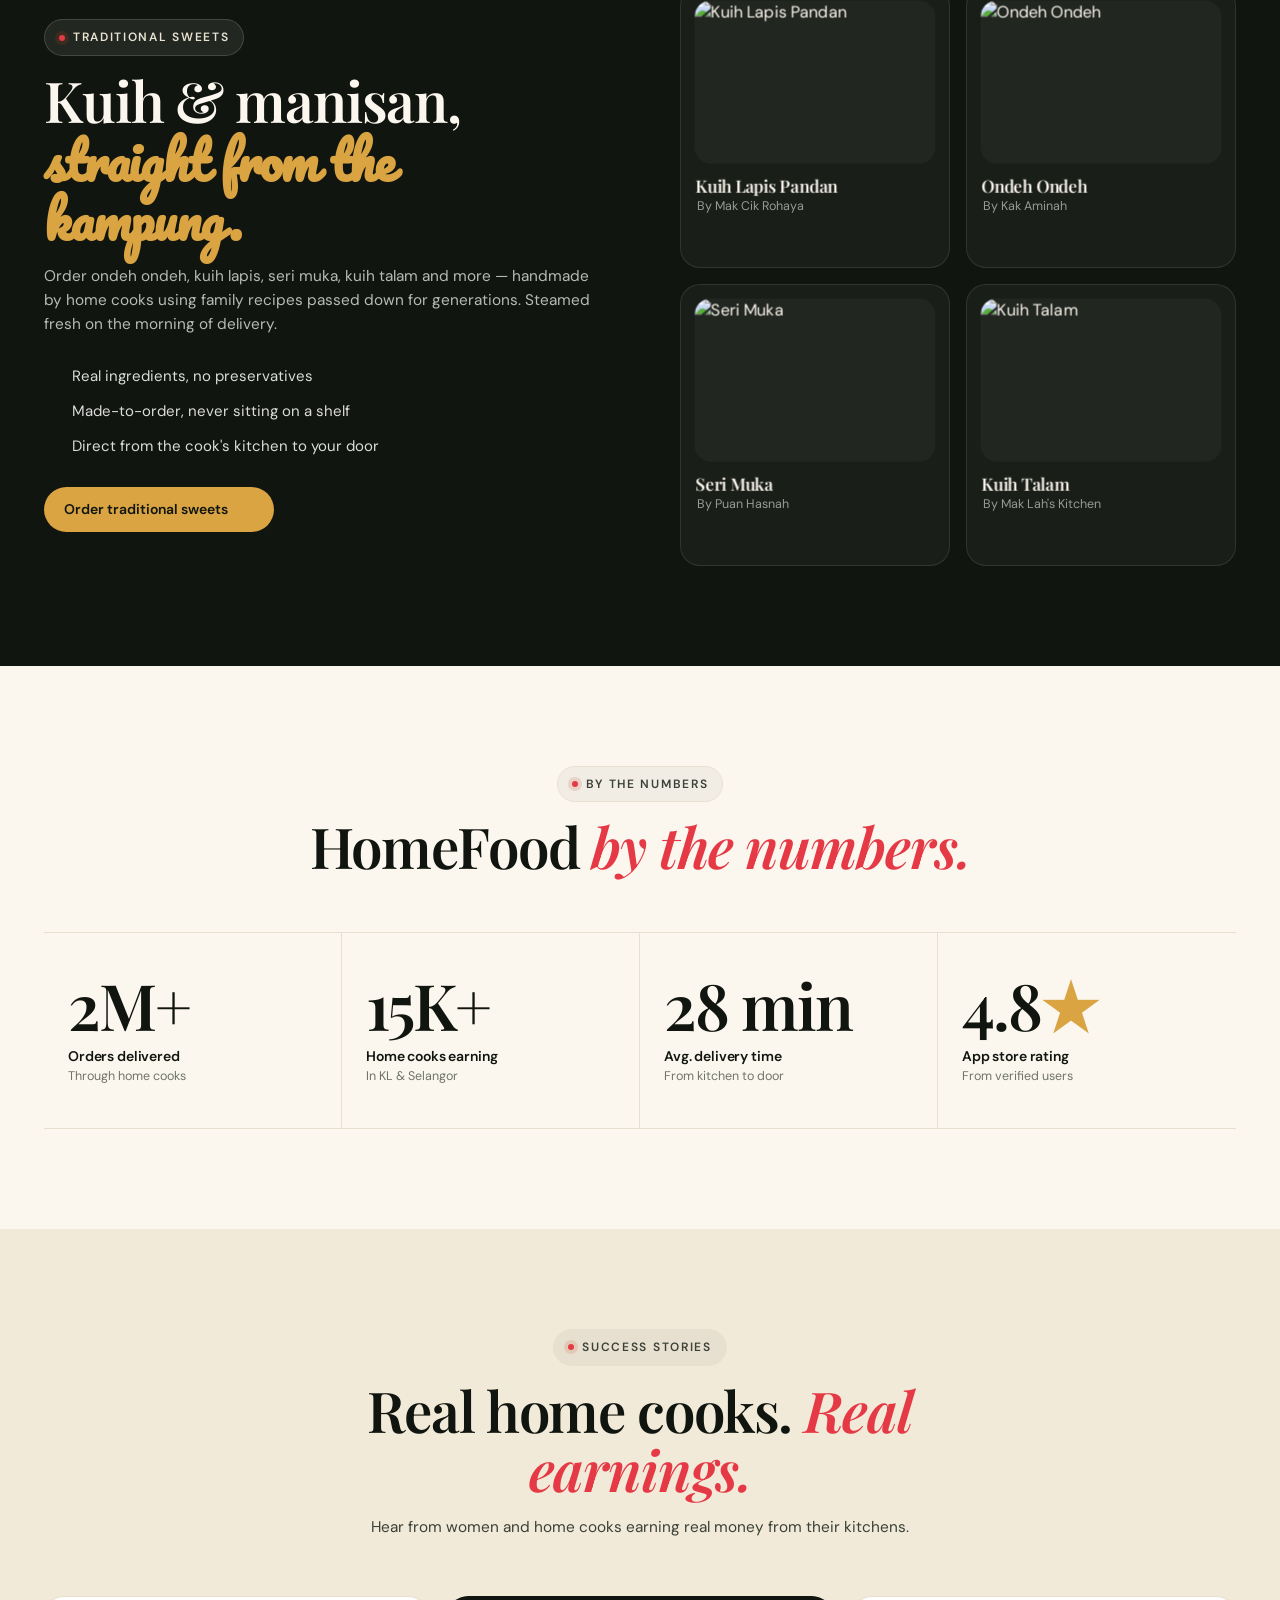
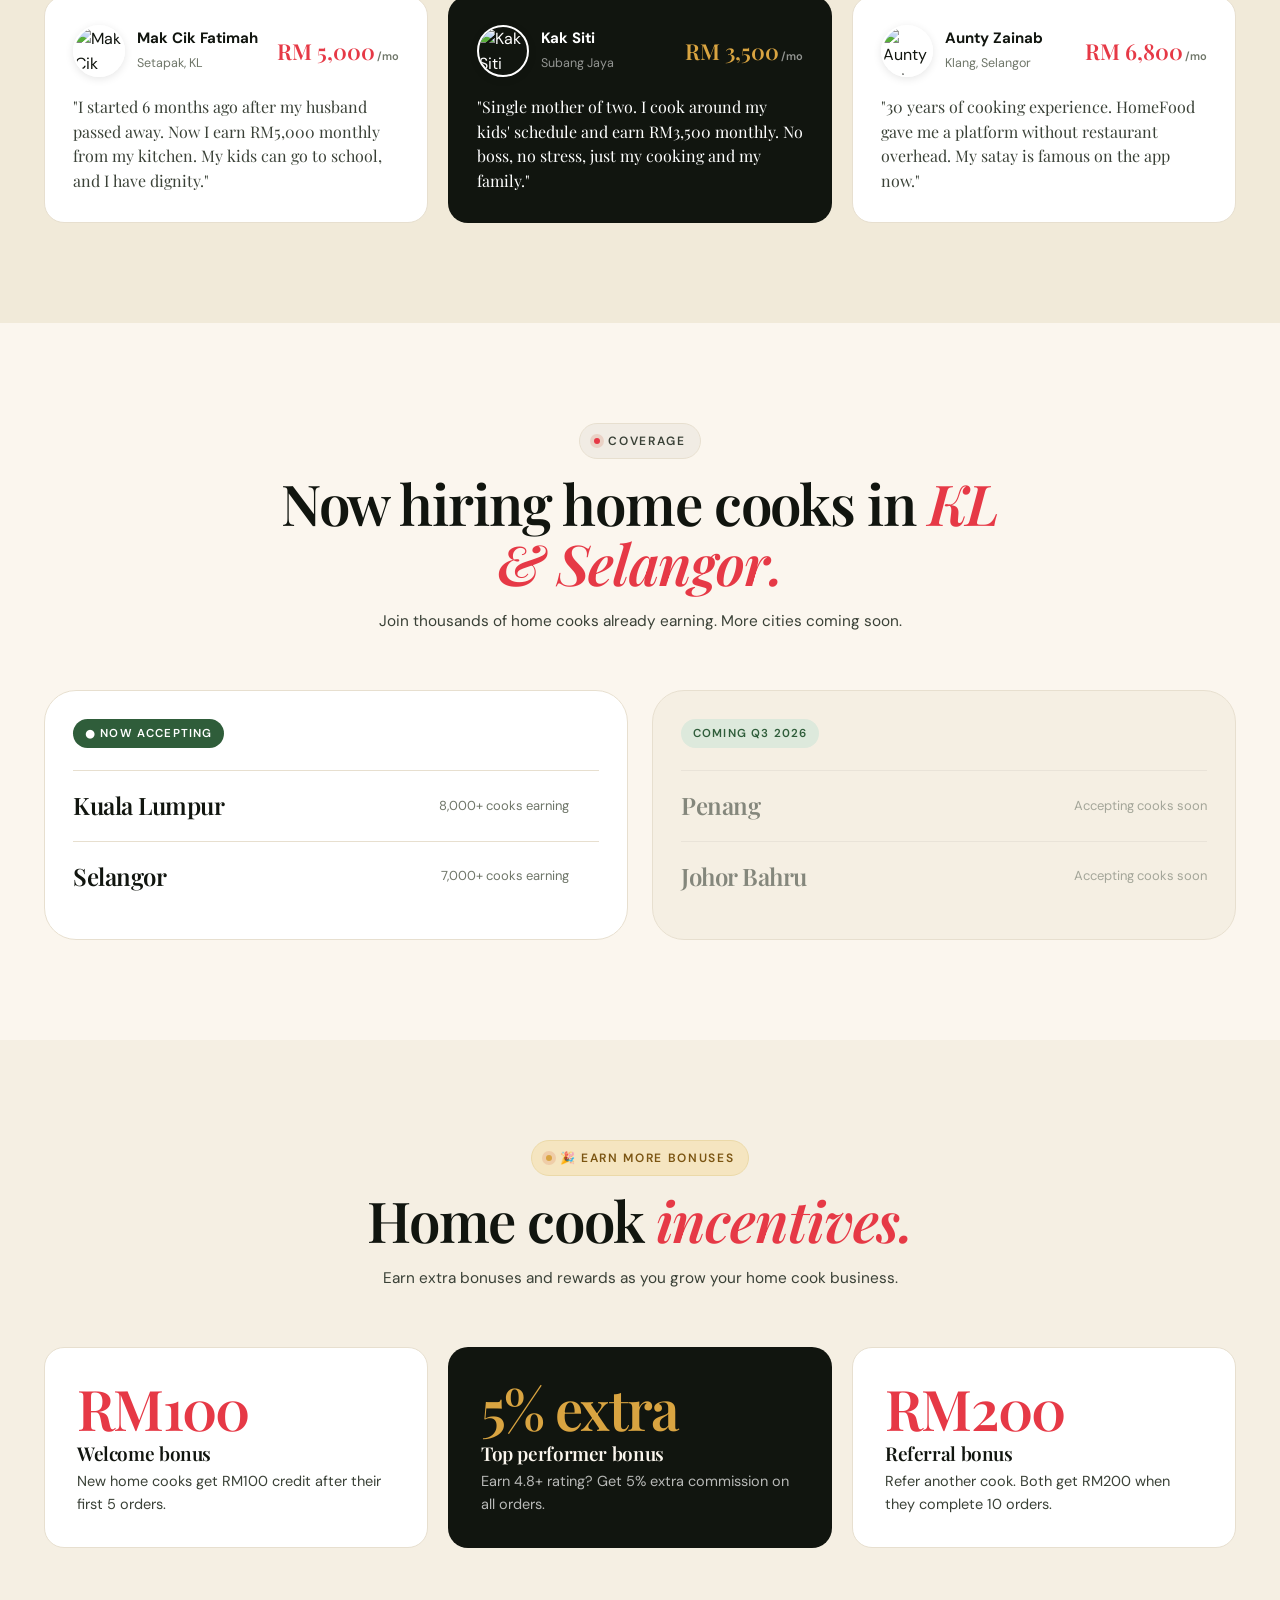
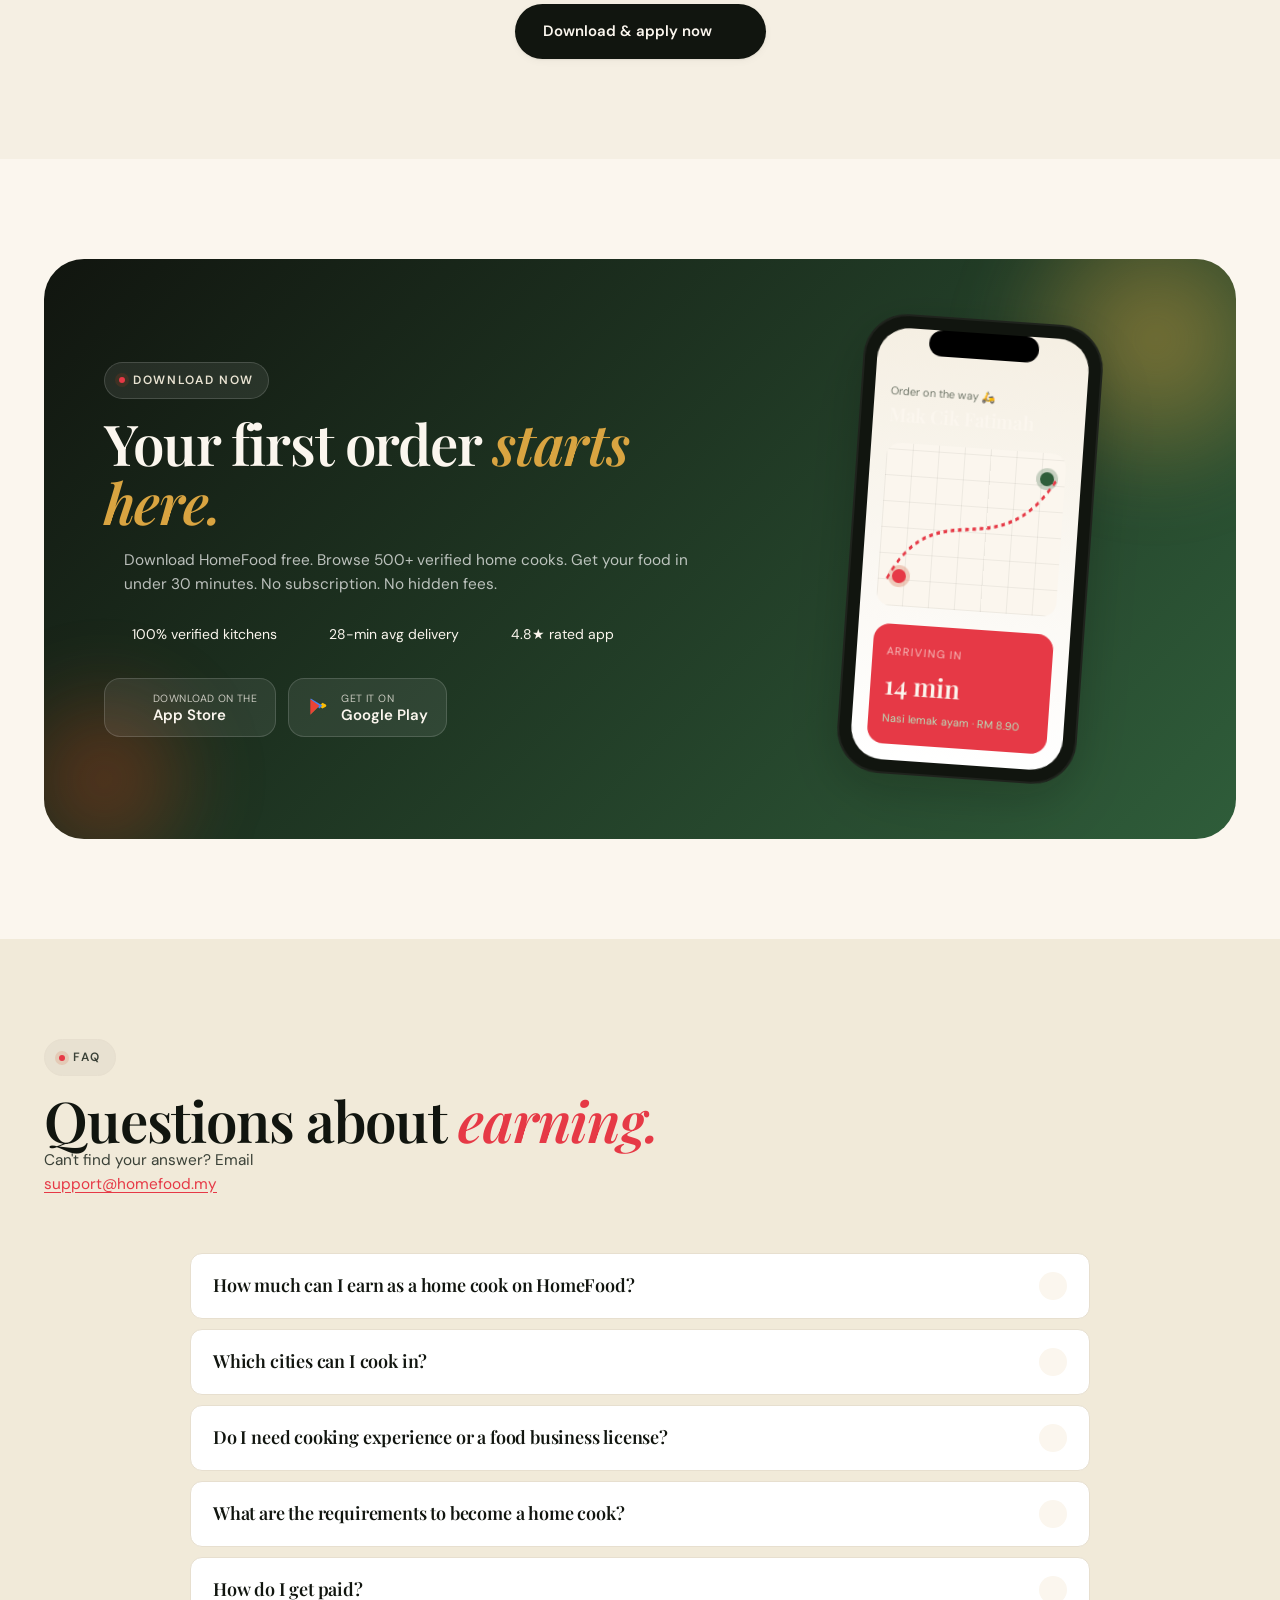
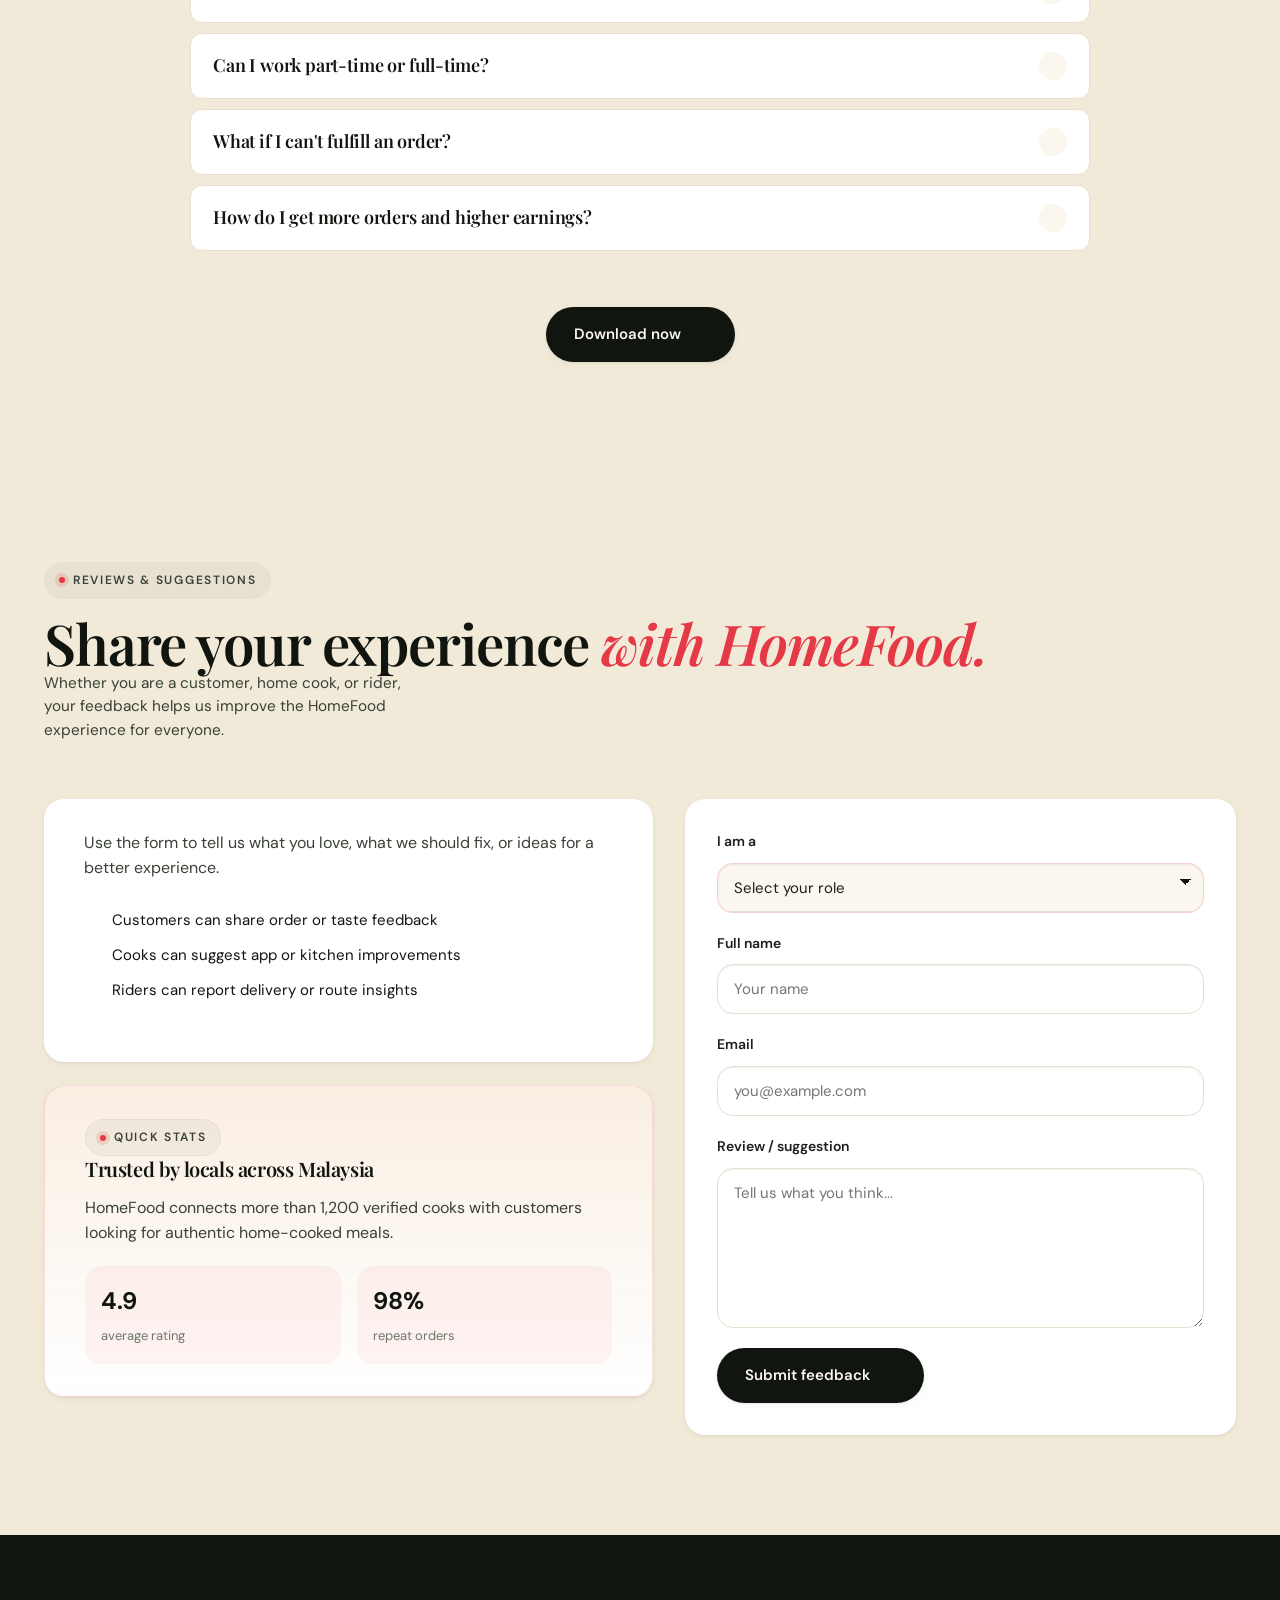
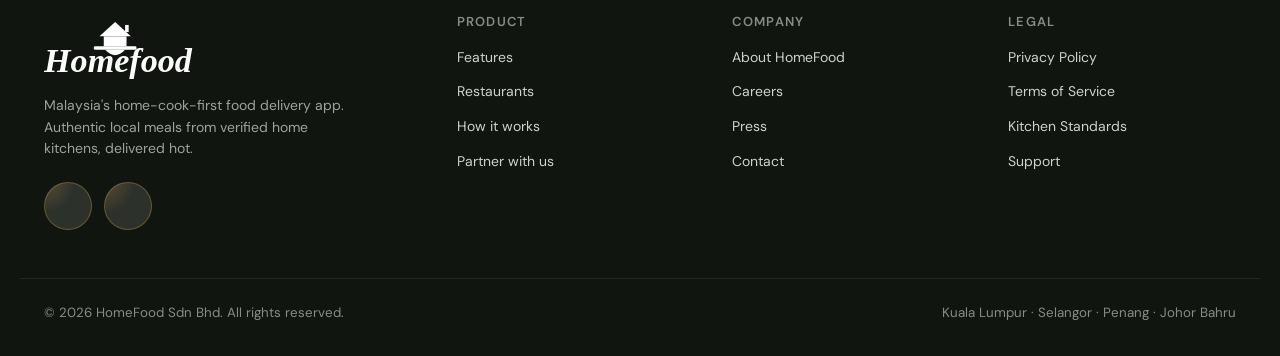
==== commit aa16c63d: "Replace footer social link with Instagram and TikTok icons" ====
--- a/index.html
+++ b/index.html
@@ -1028,9 +1028,8 @@
         </a>
         <p>Malaysia's home-cook-first food delivery app. Authentic local meals from verified home kitchens, delivered hot.</p>
         <div class="footer__socials">
-          <a href="https://homefood.my" aria-label="Visit HomeFood" target="_blank" rel="noopener noreferrer">
-            <i data-lucide="chef-hat"></i>
-          </a>
+          <a href="https://instagram.com/homefood" aria-label="Instagram" target="_blank" rel="noopener noreferrer"><i data-lucide="instagram"></i></a>
+          <a href="https://tiktok.com/@homefood" aria-label="TikTok" target="_blank" rel="noopener noreferrer"><i data-lucide="music-2"></i></a>
         </div>
       </div>
 
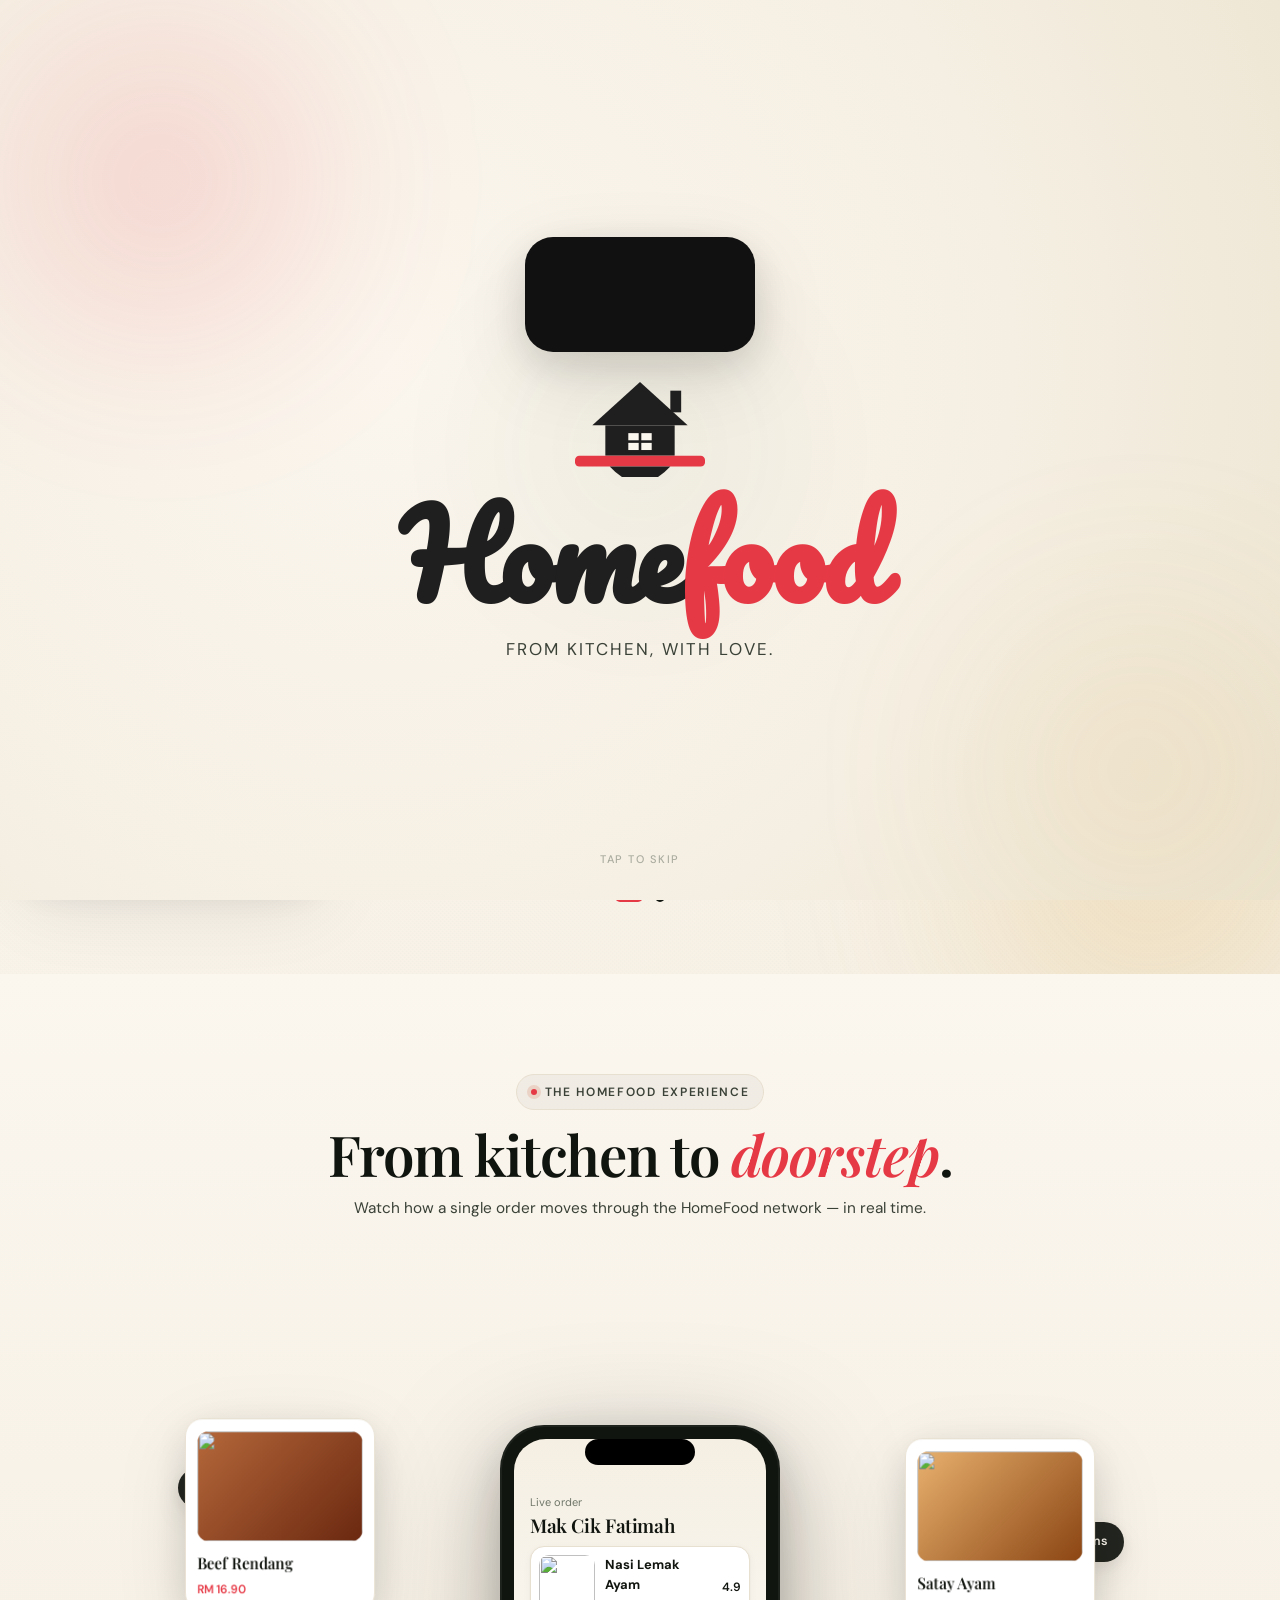
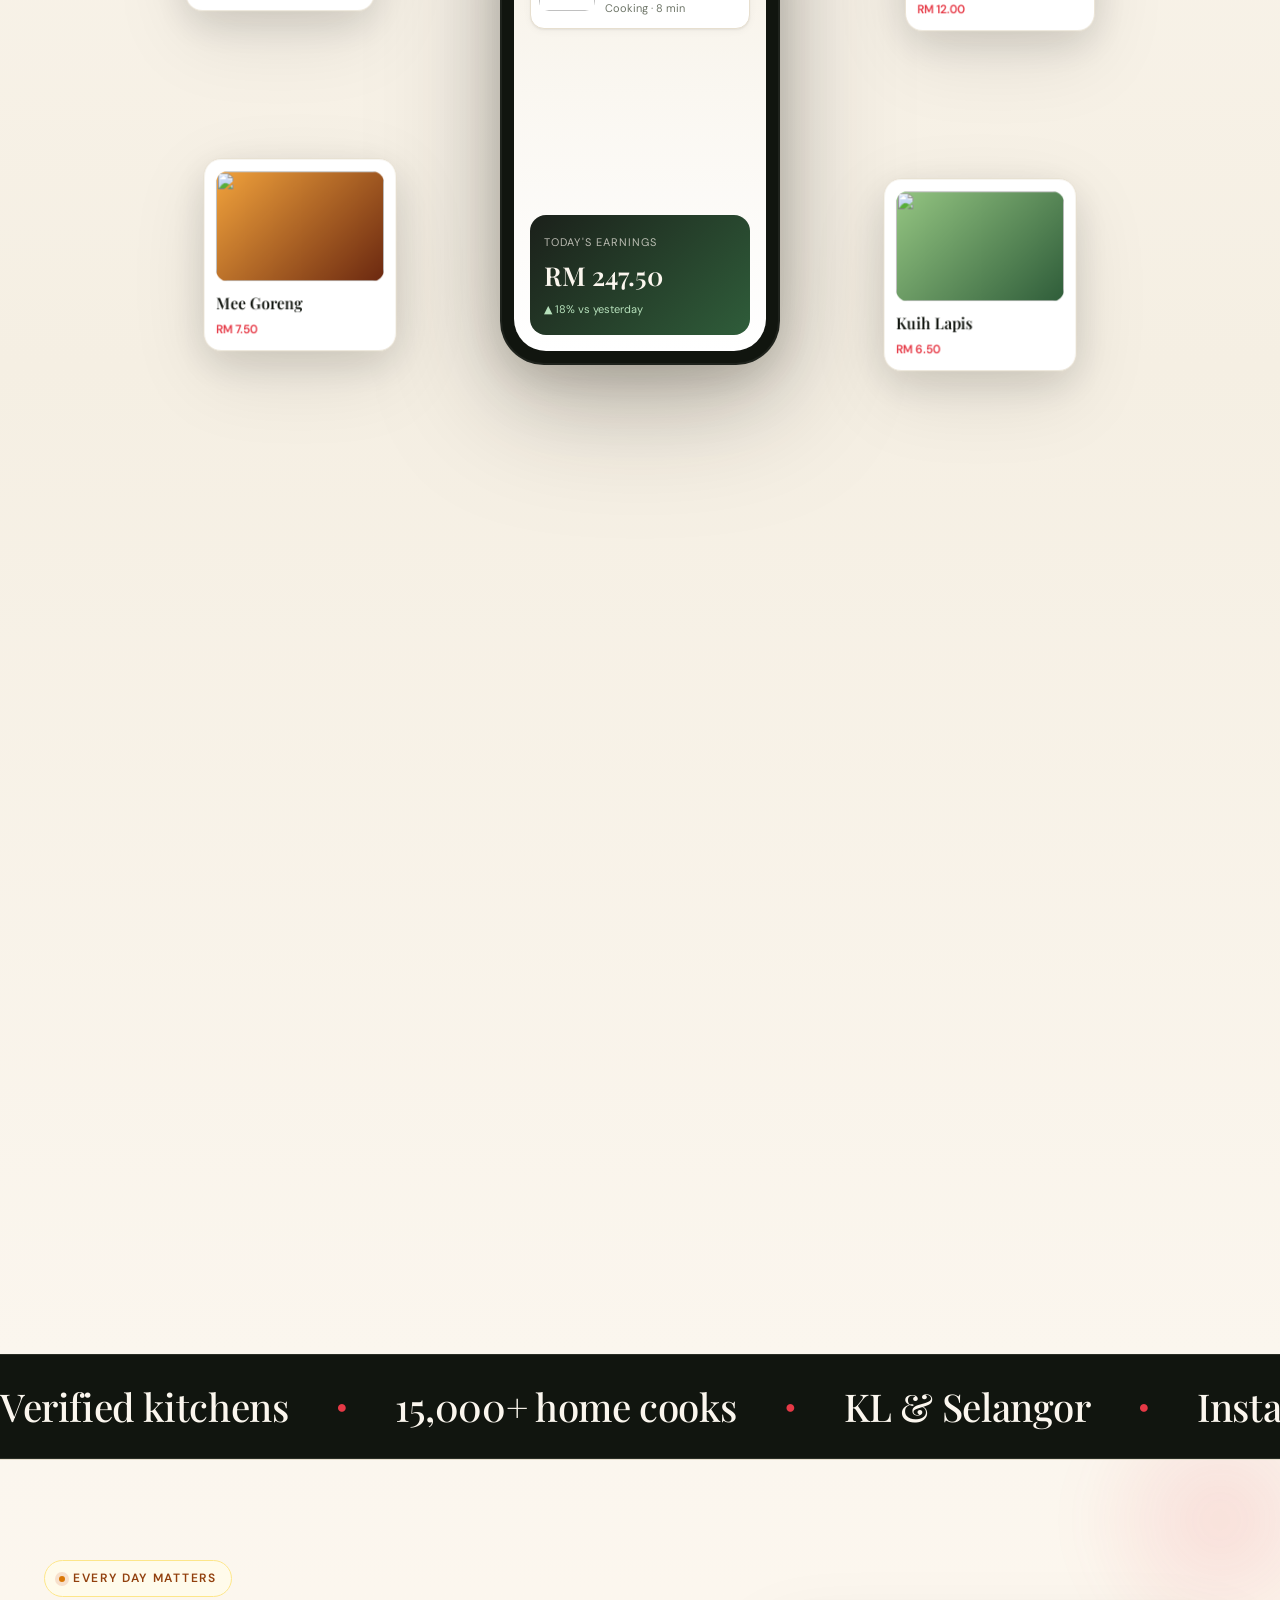
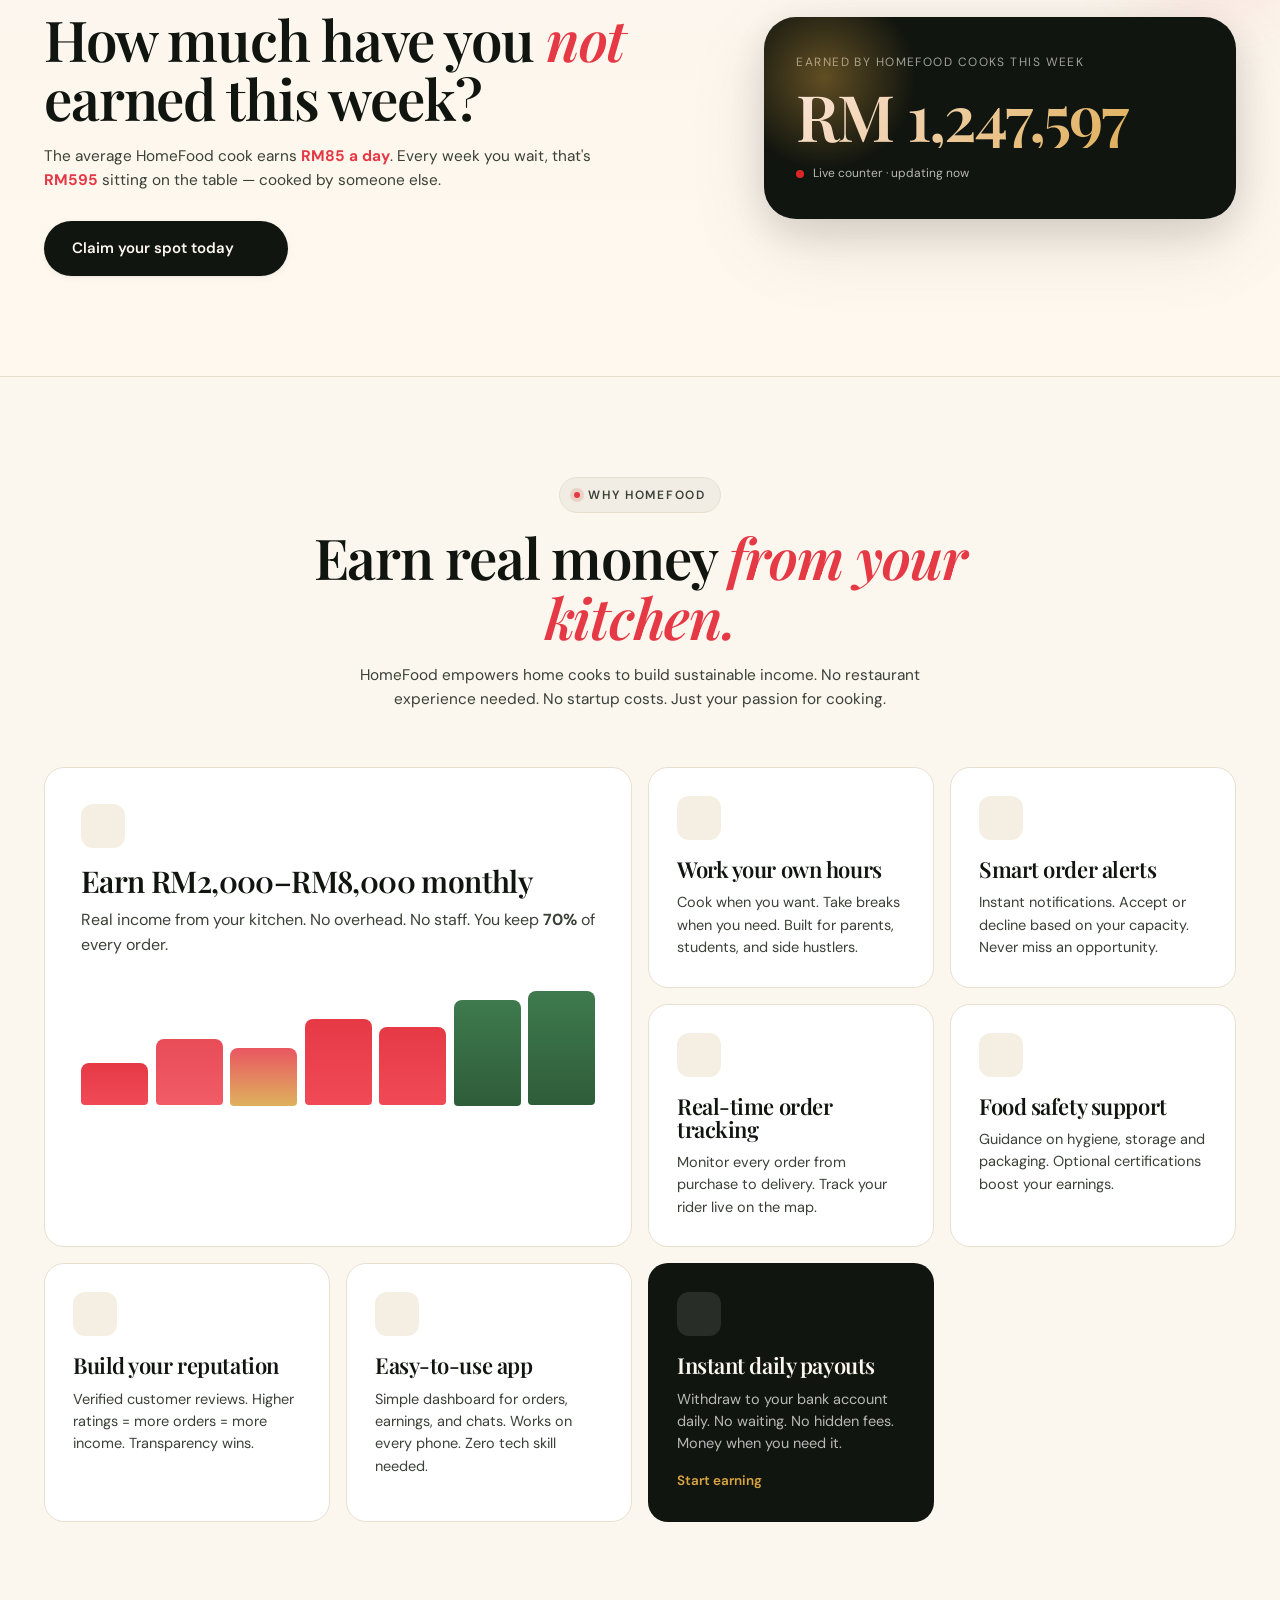
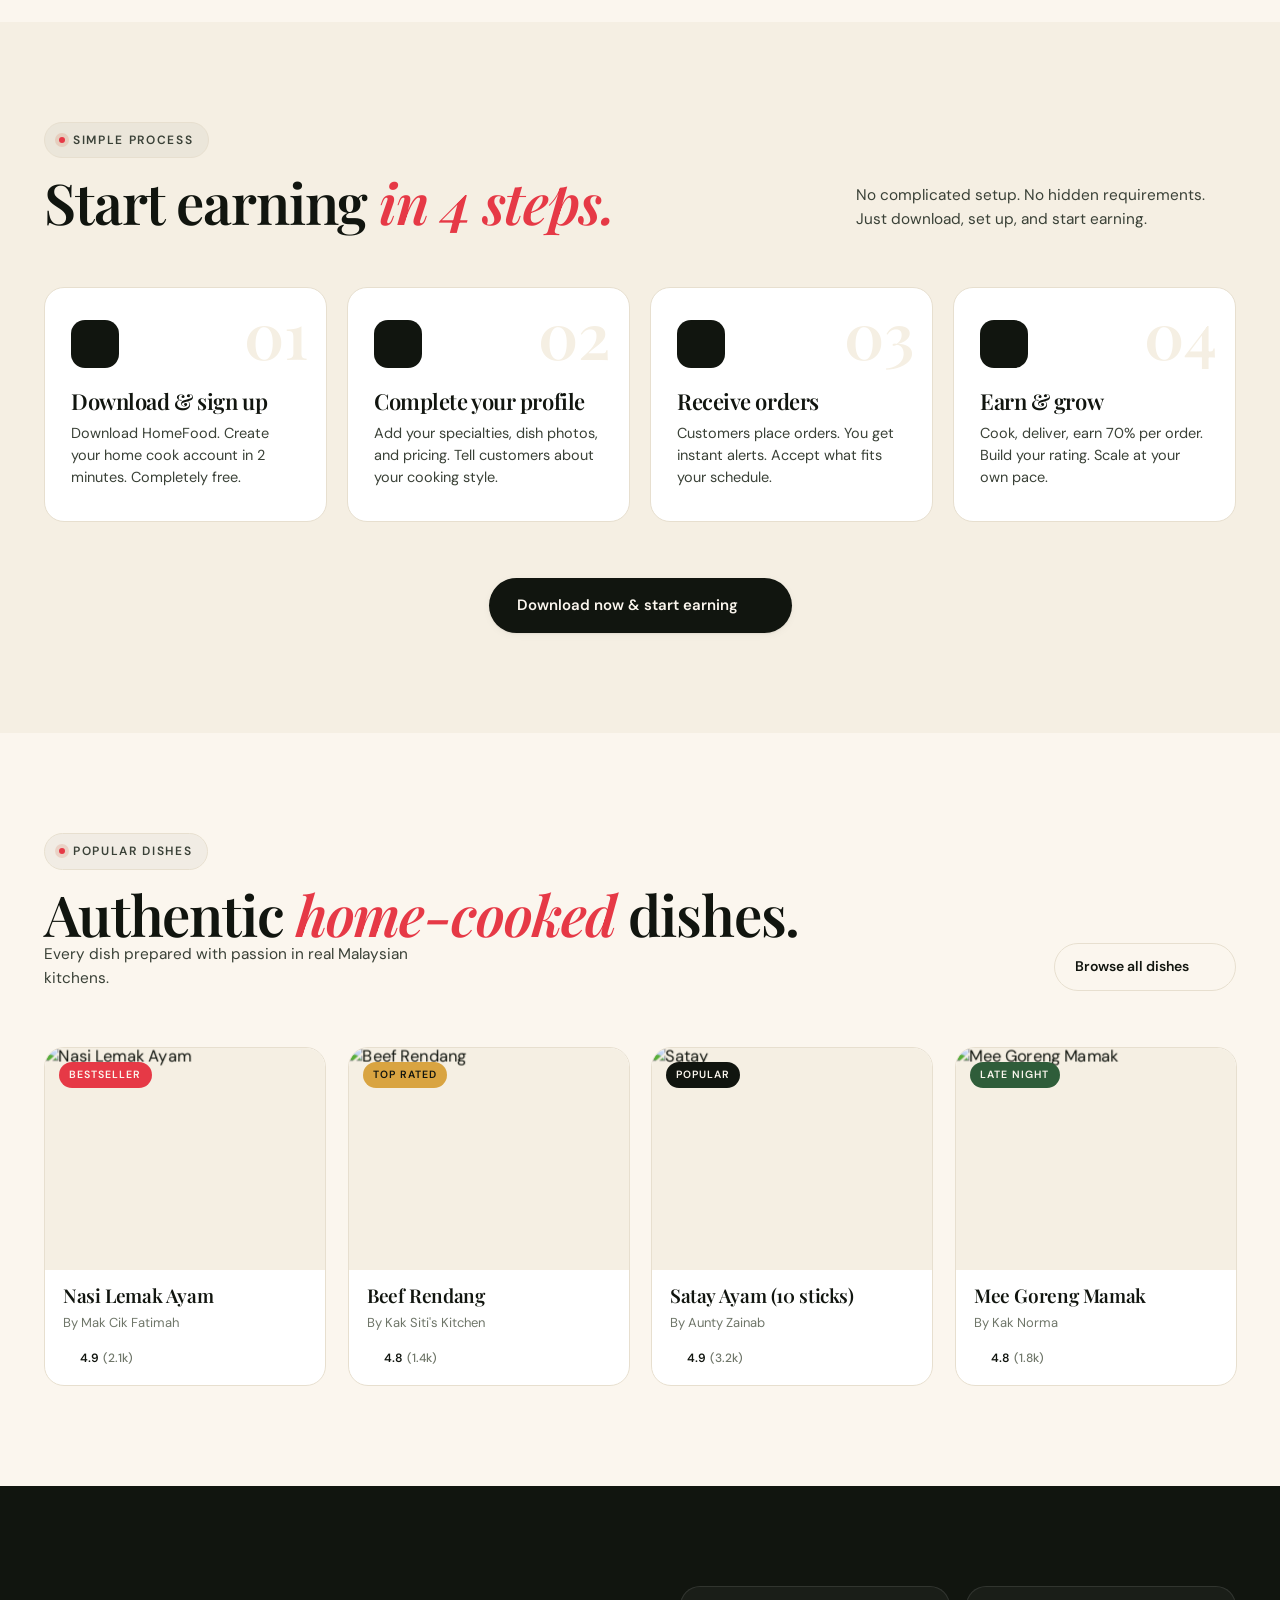
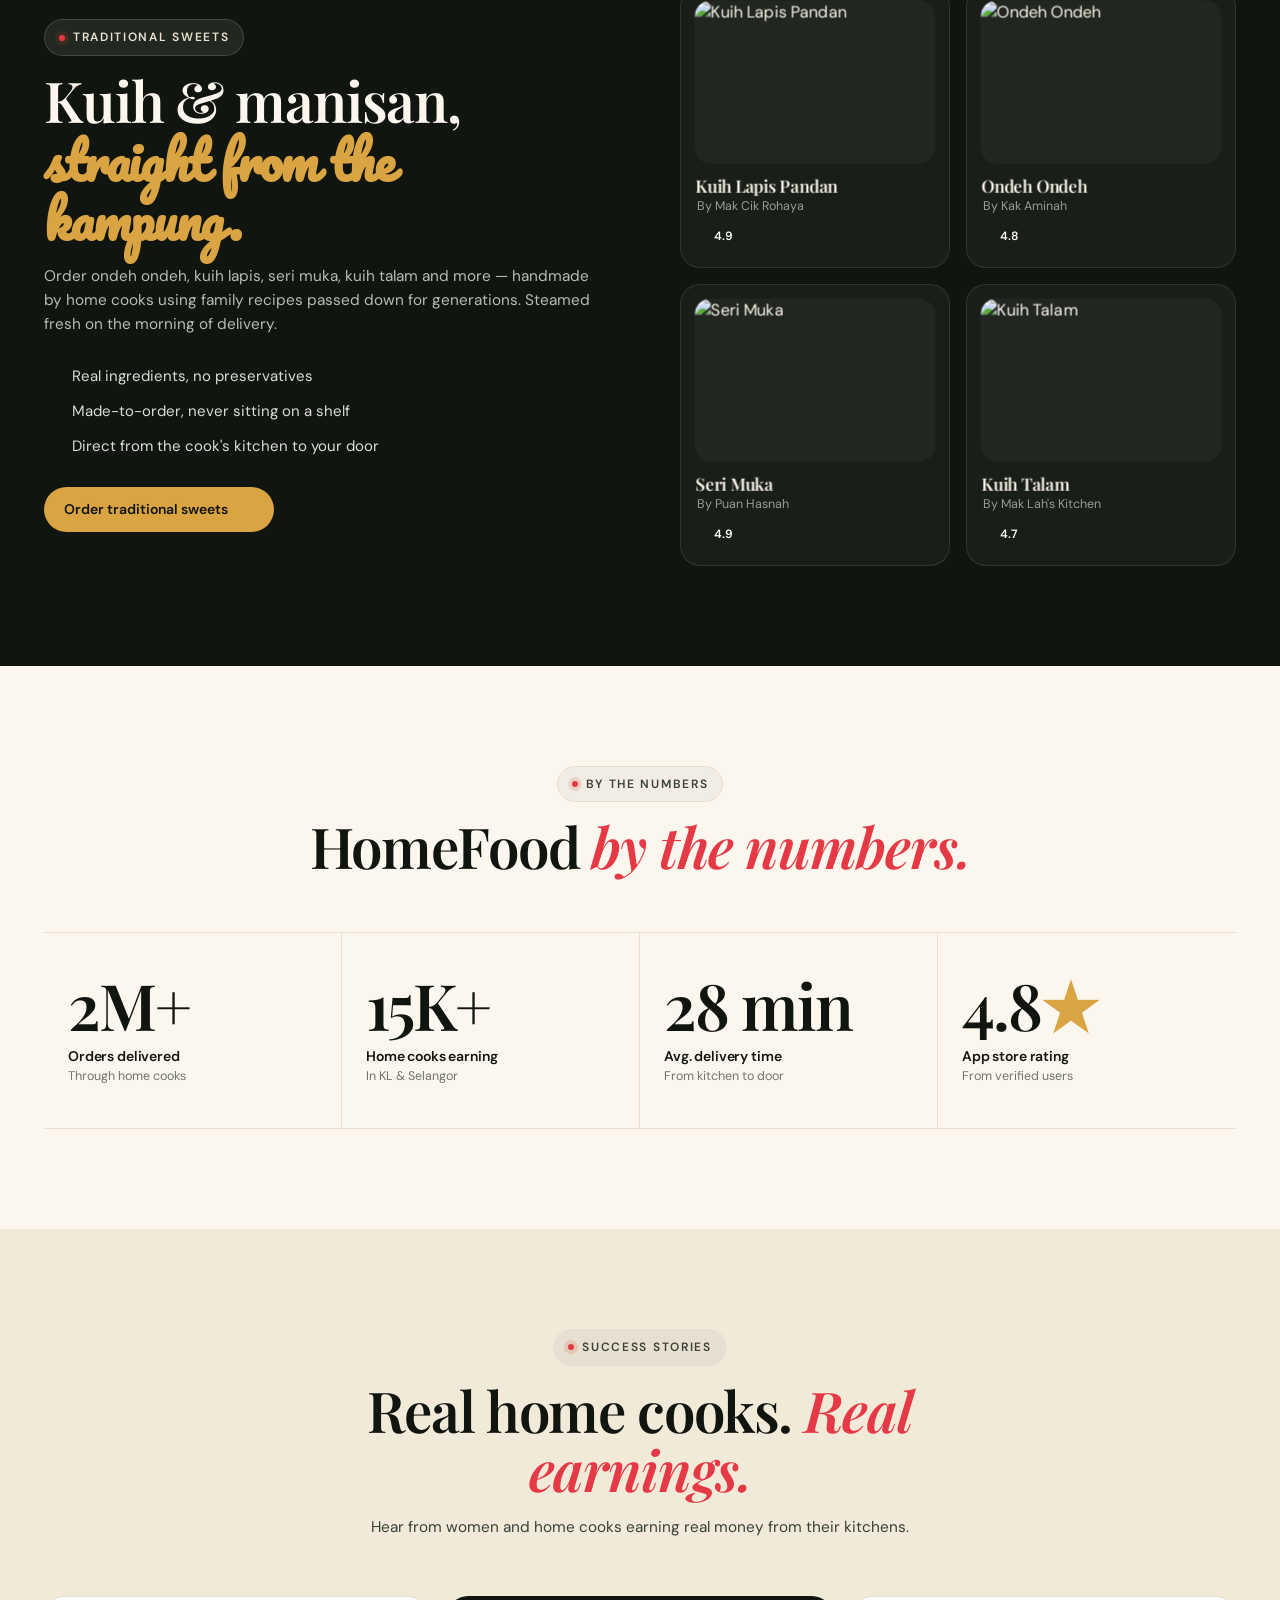
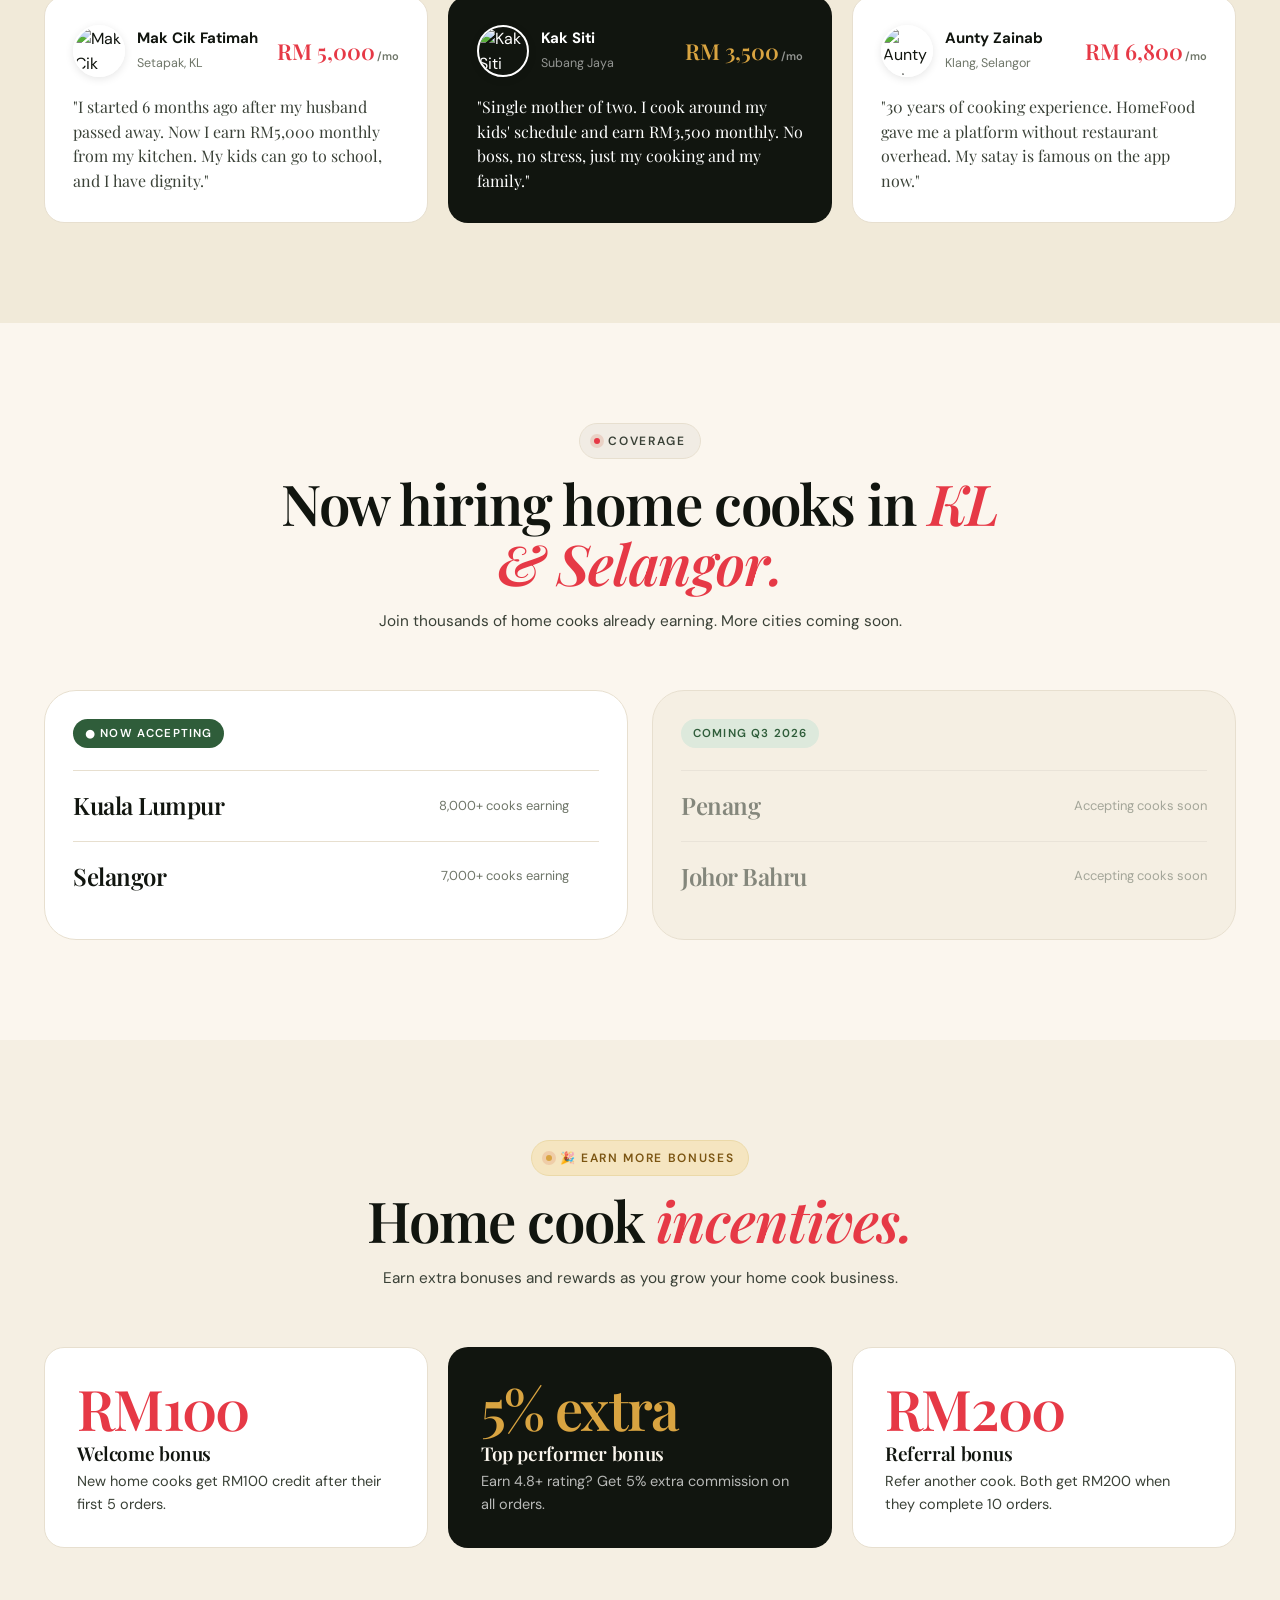
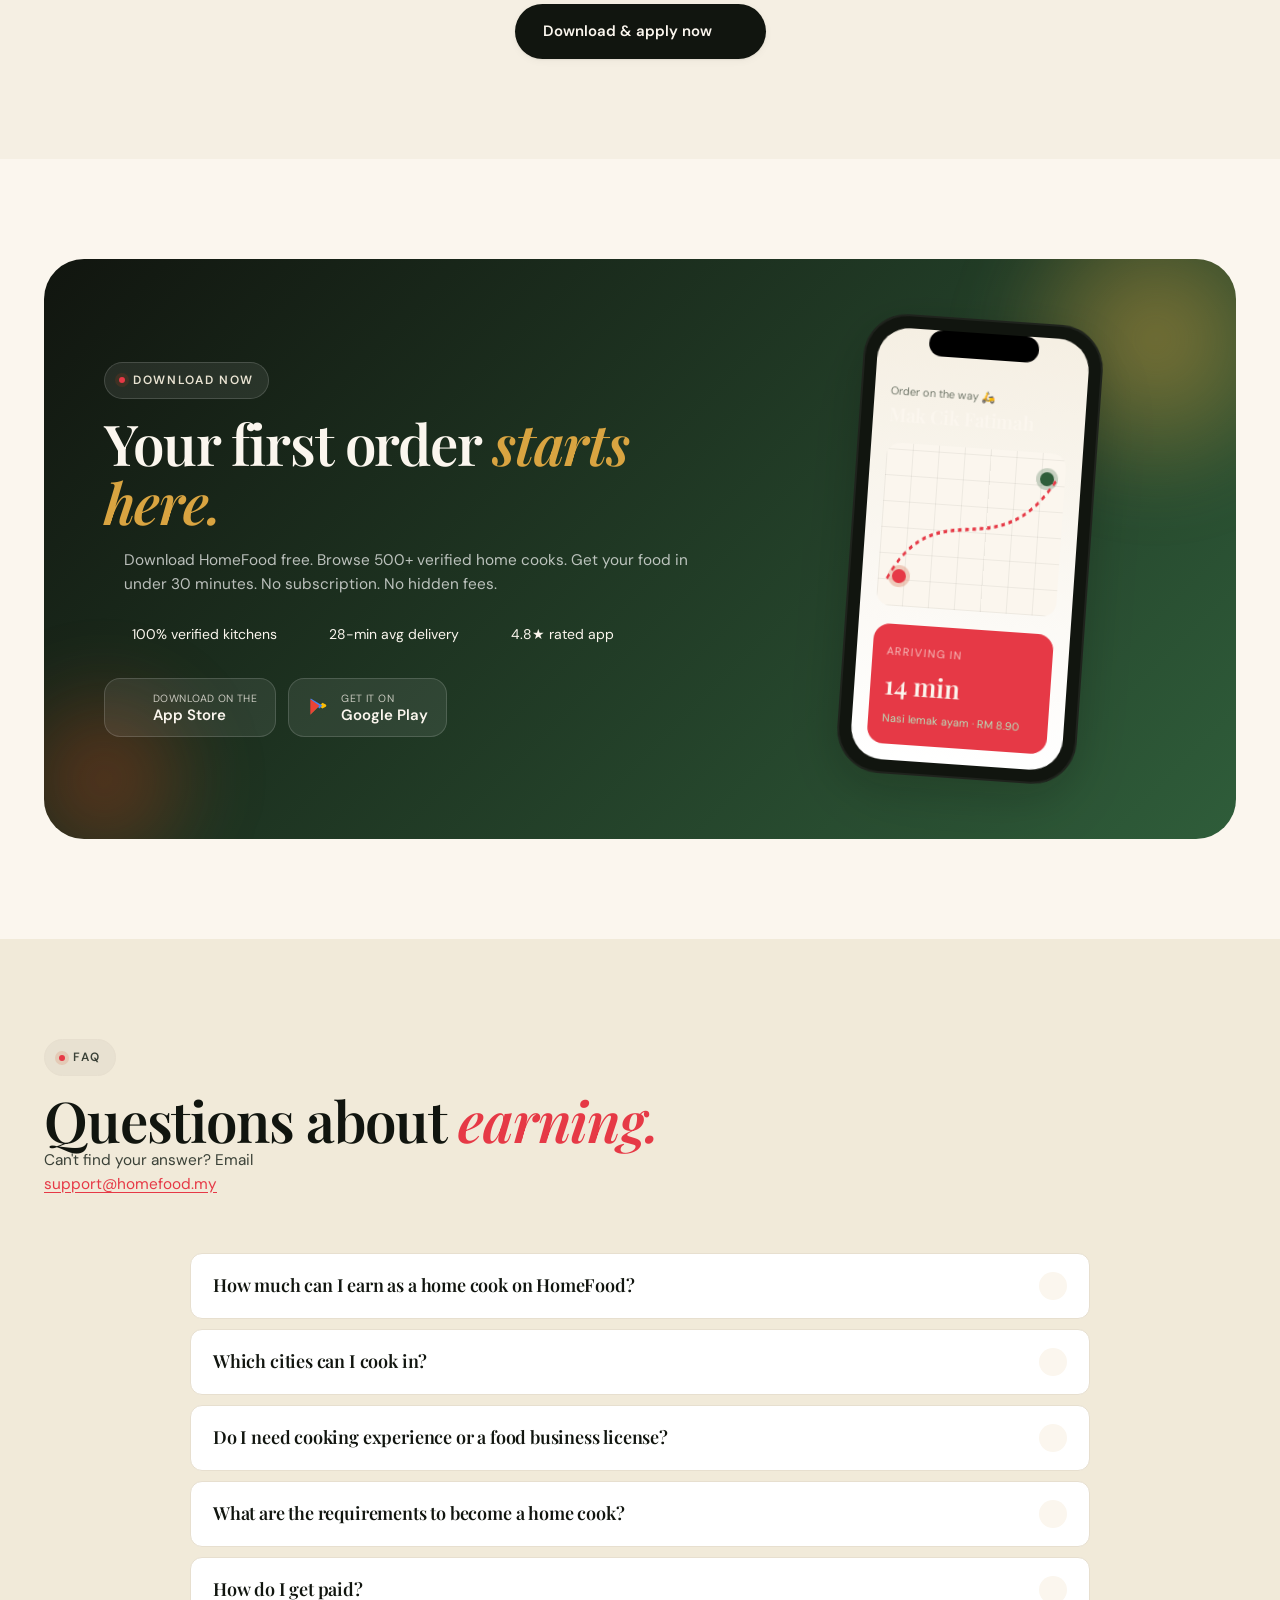
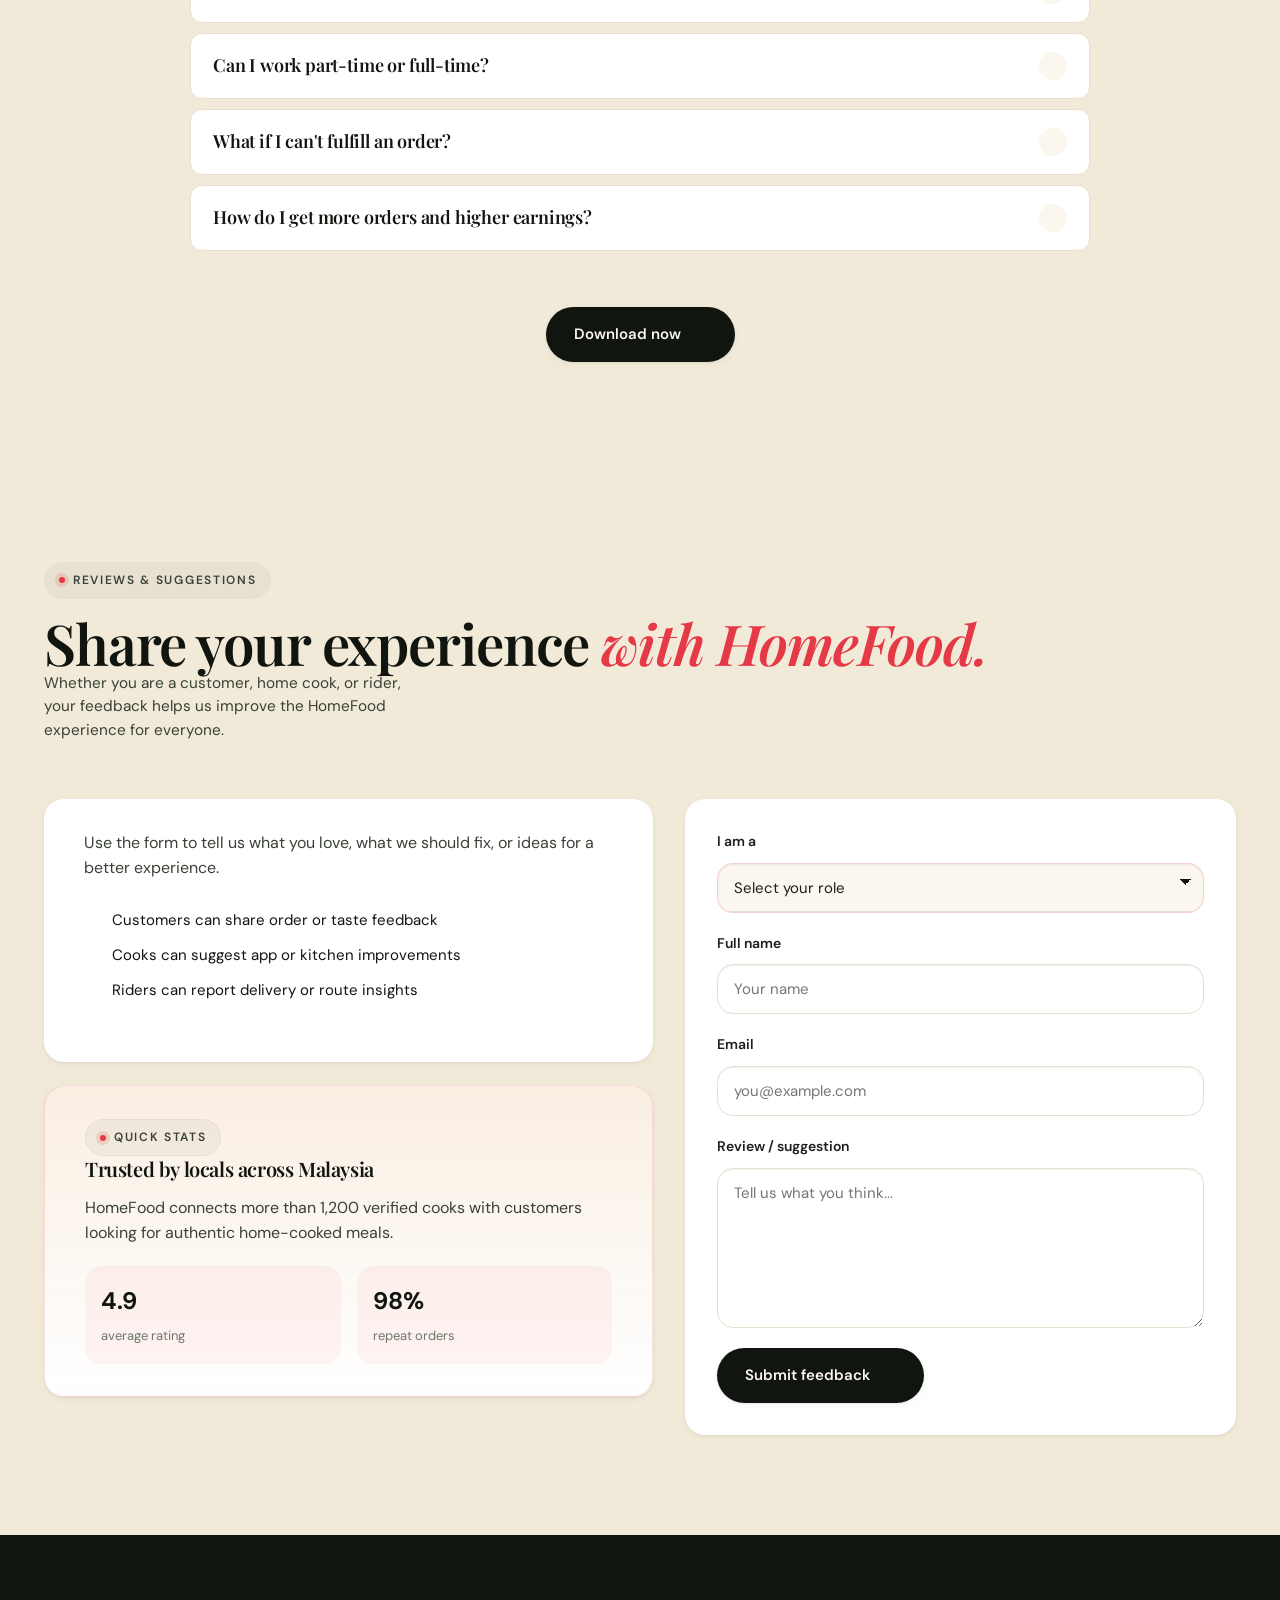
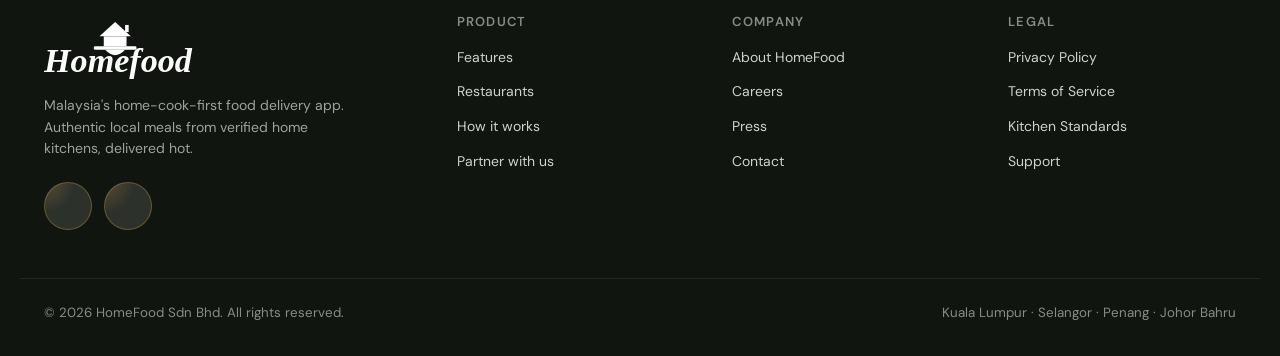
==== commit e8f10177: "Replace Instagram icon with camera icon for proper Lucide rendering" ====
--- a/index.html
+++ b/index.html
@@ -1028,7 +1028,7 @@
         </a>
         <p>Malaysia's home-cook-first food delivery app. Authentic local meals from verified home kitchens, delivered hot.</p>
         <div class="footer__socials">
-          <a href="https://instagram.com/homefood" aria-label="Instagram" target="_blank" rel="noopener noreferrer"><i data-lucide="instagram"></i></a>
+          <a href="https://instagram.com/homefood" aria-label="Instagram" target="_blank" rel="noopener noreferrer"><i data-lucide="camera"></i></a>
           <a href="https://tiktok.com/@homefood" aria-label="TikTok" target="_blank" rel="noopener noreferrer"><i data-lucide="music-2"></i></a>
         </div>
       </div>
--- a/assets/css/styles.css
+++ b/assets/css/styles.css
@@ -1659,7 +1659,7 @@
 }
 .footer__brand p{ color: rgba(255,255,255,.6); font-size: 14px; margin-top: 16px; max-width: 320px; }
 .footer__brand .nav__logo{ background: var(--primary); }
-.footer__socials{ display:flex; gap: 12px; margin-top: 22px; }
+.footer__socials{ display:flex; gap: 12px; margin-top: 22px; color: #fff;}
 .footer__socials a{
   width: 48px; height: 48px; border-radius: 50%;
   background: radial-gradient(circle at top left, rgba(217,164,65,.24), transparent 45%), rgba(255,255,255,.12);
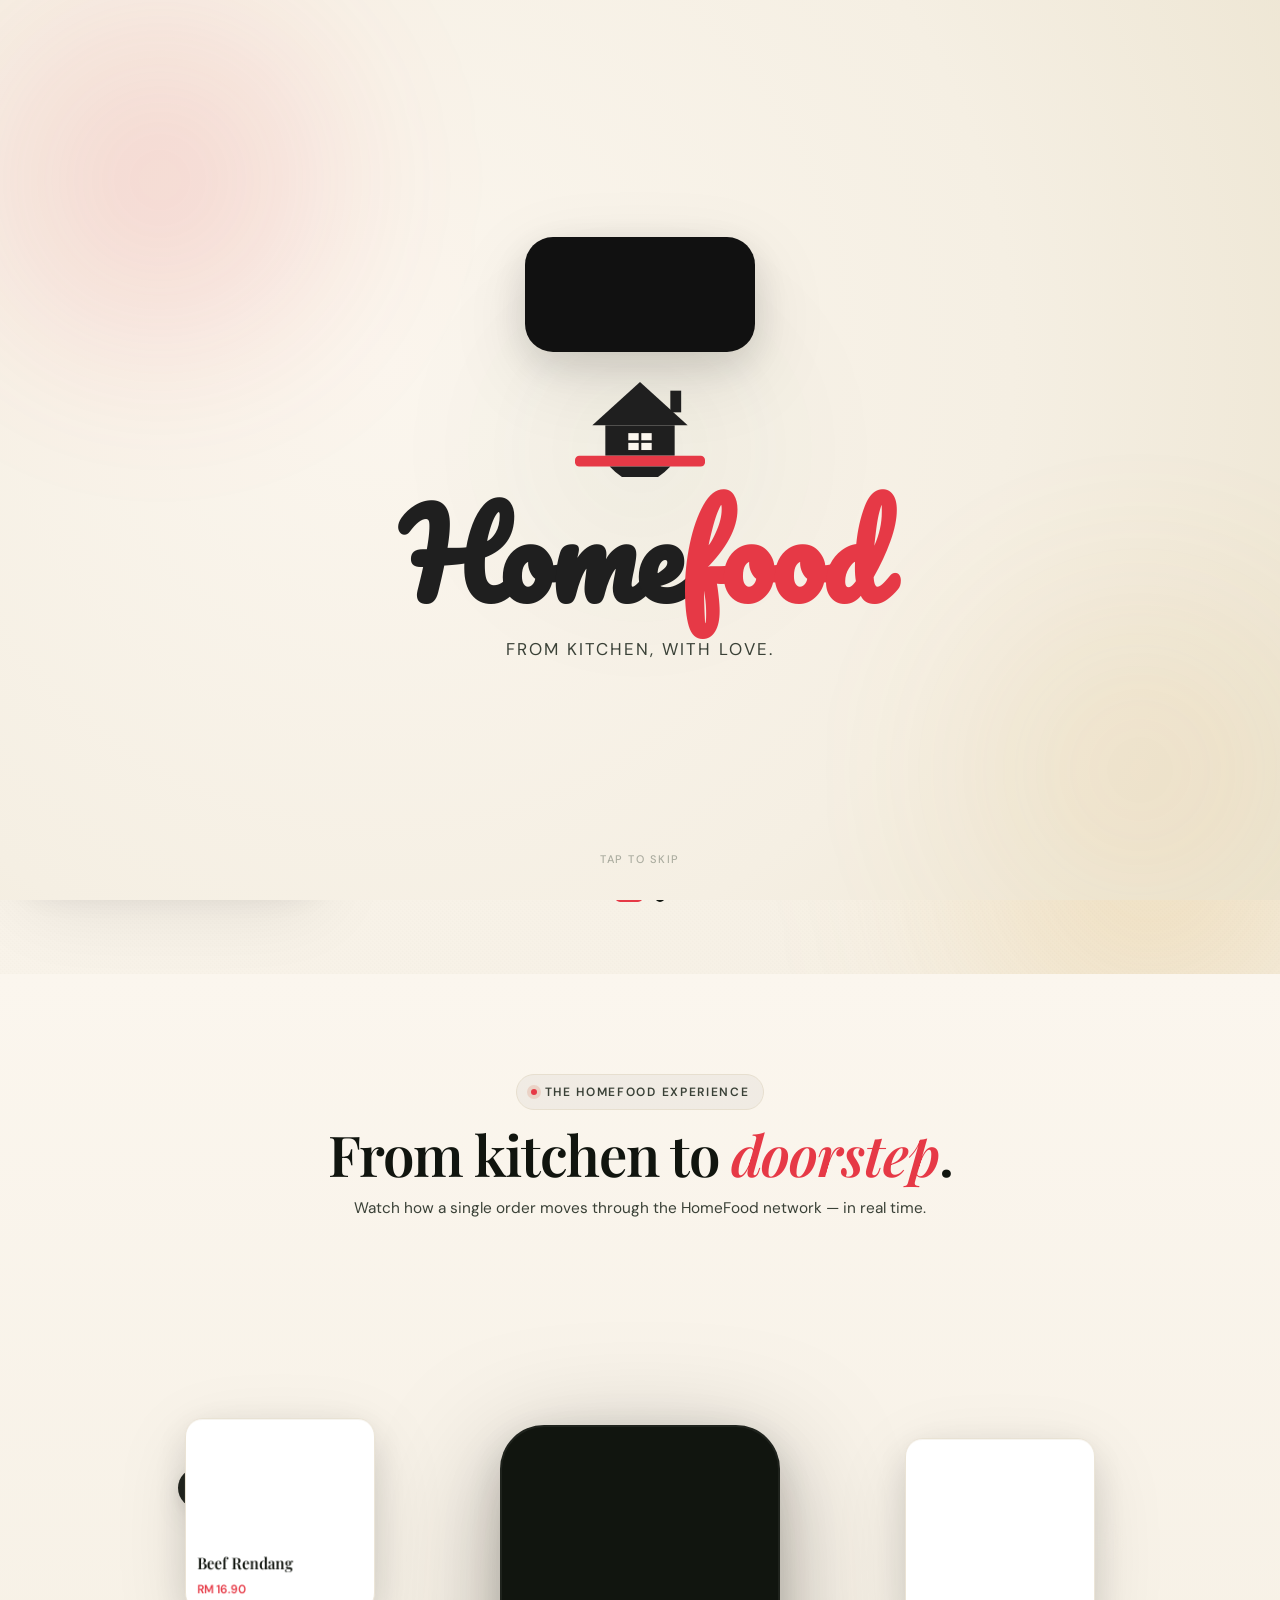
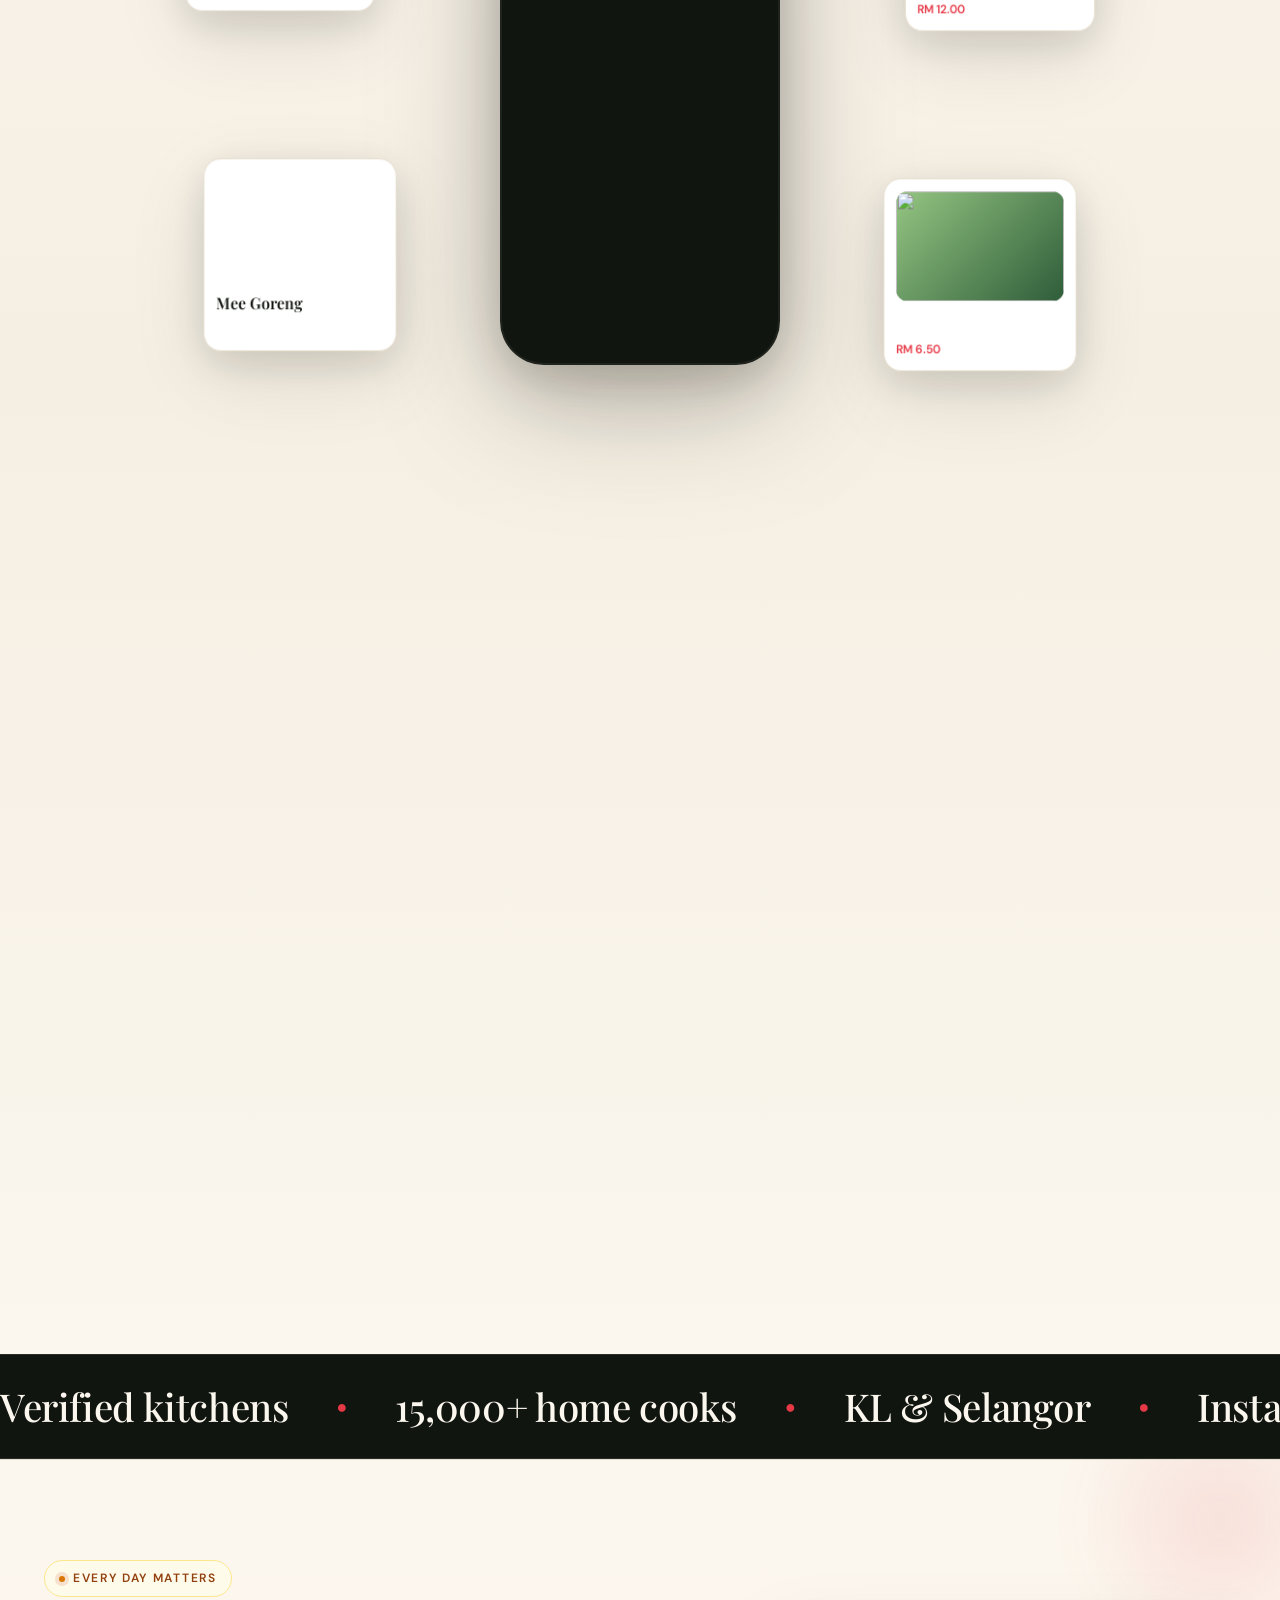
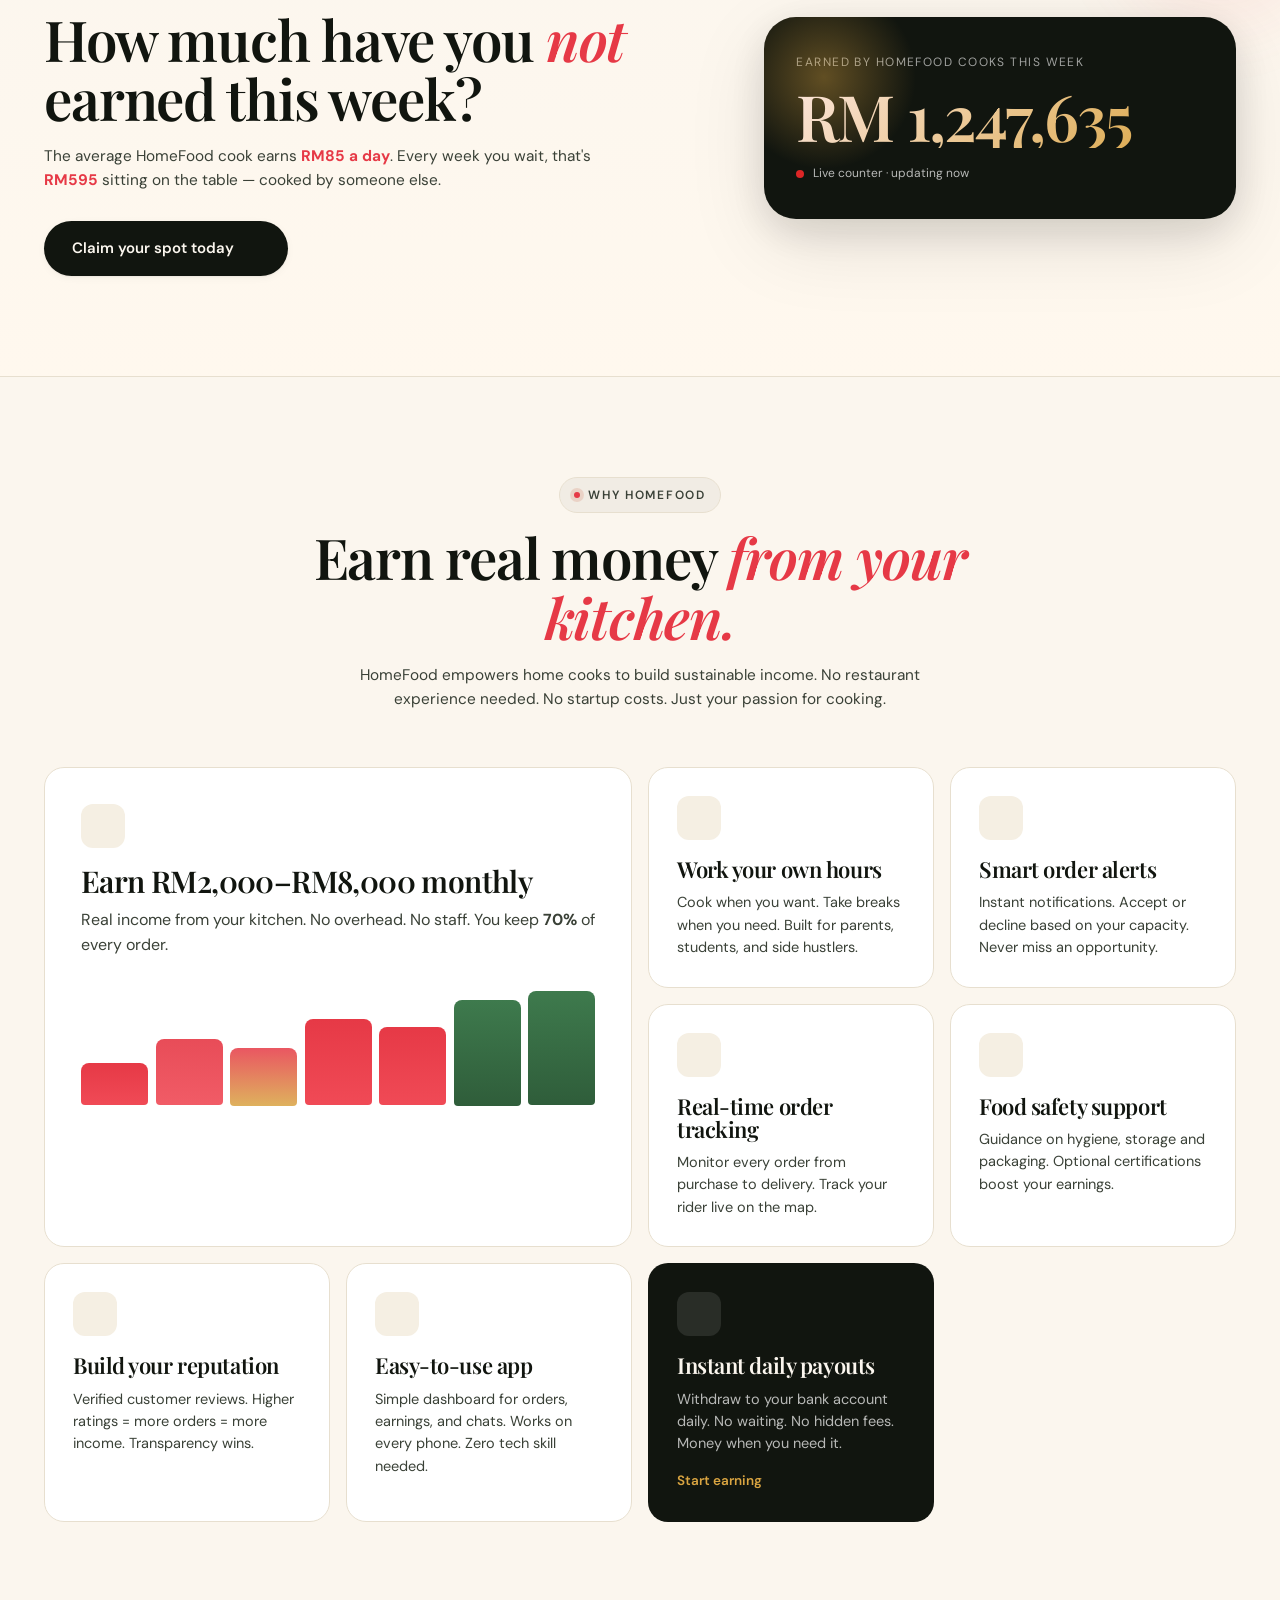
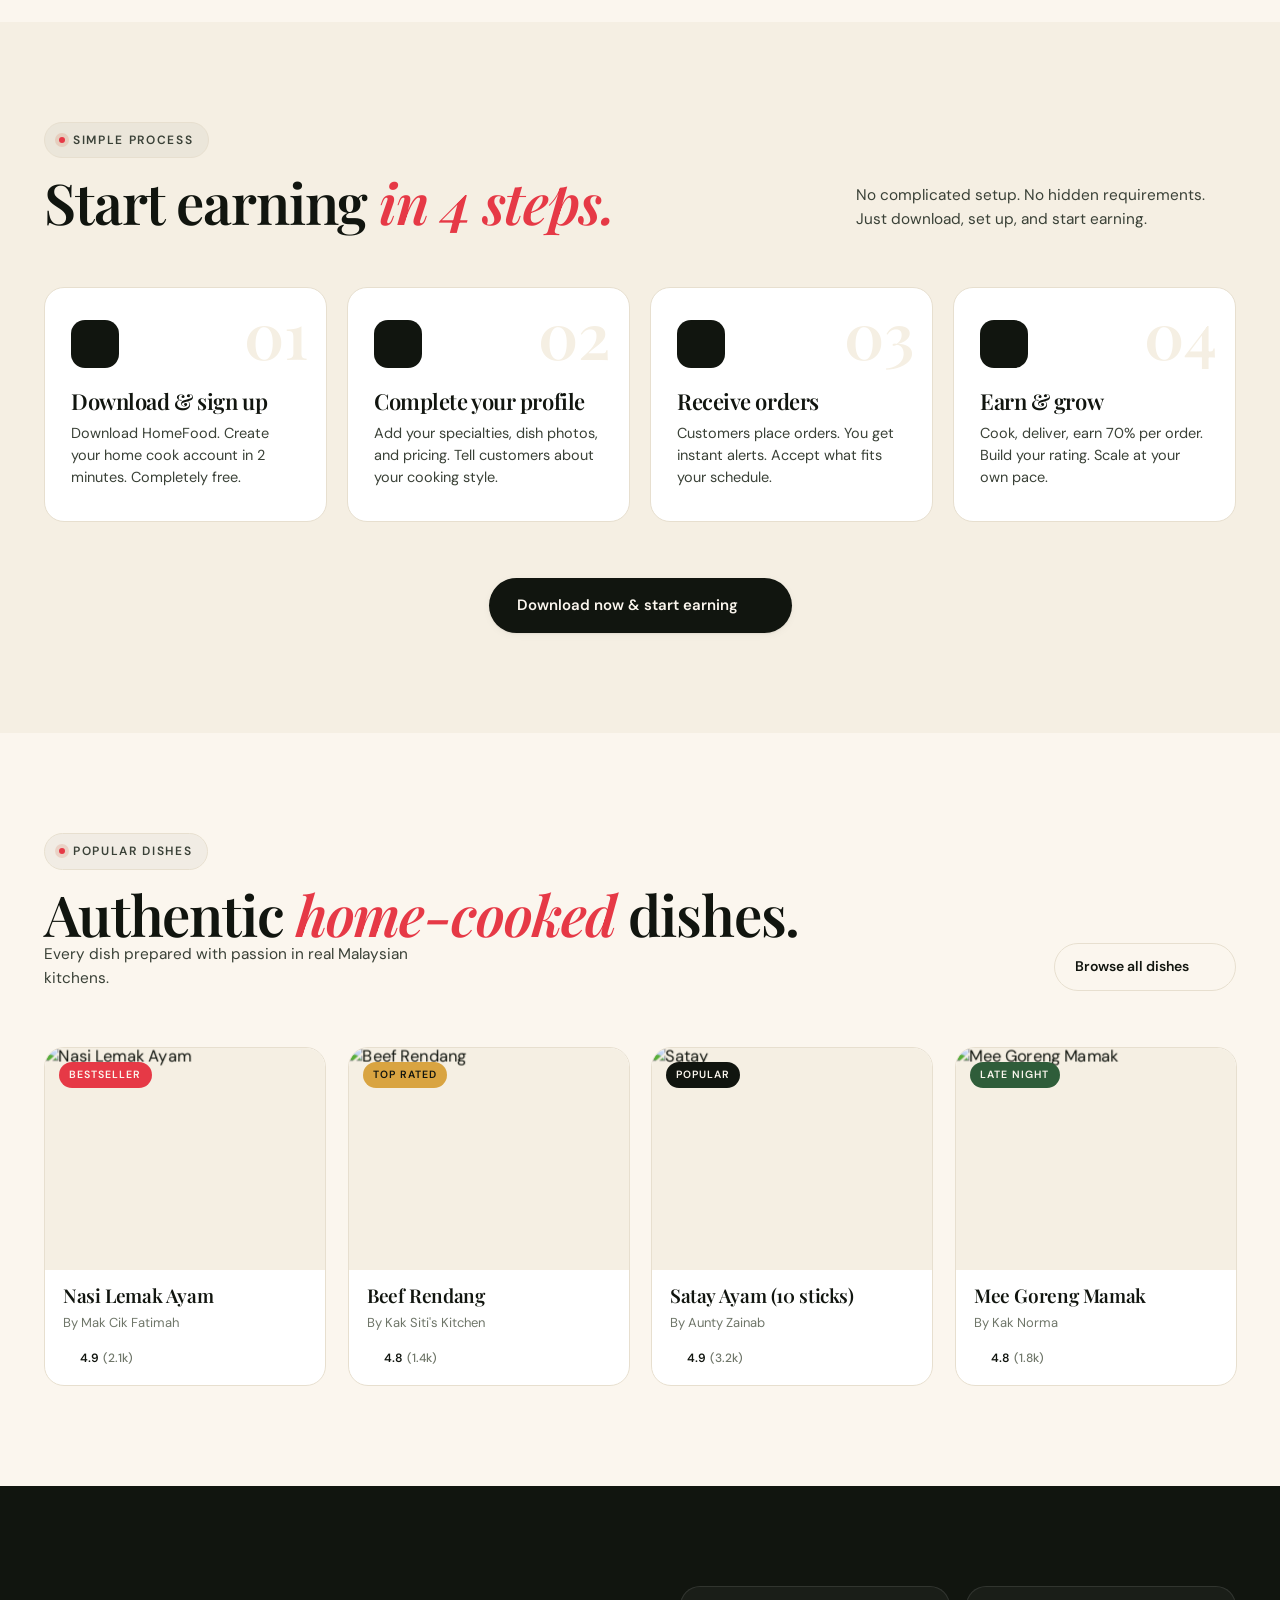
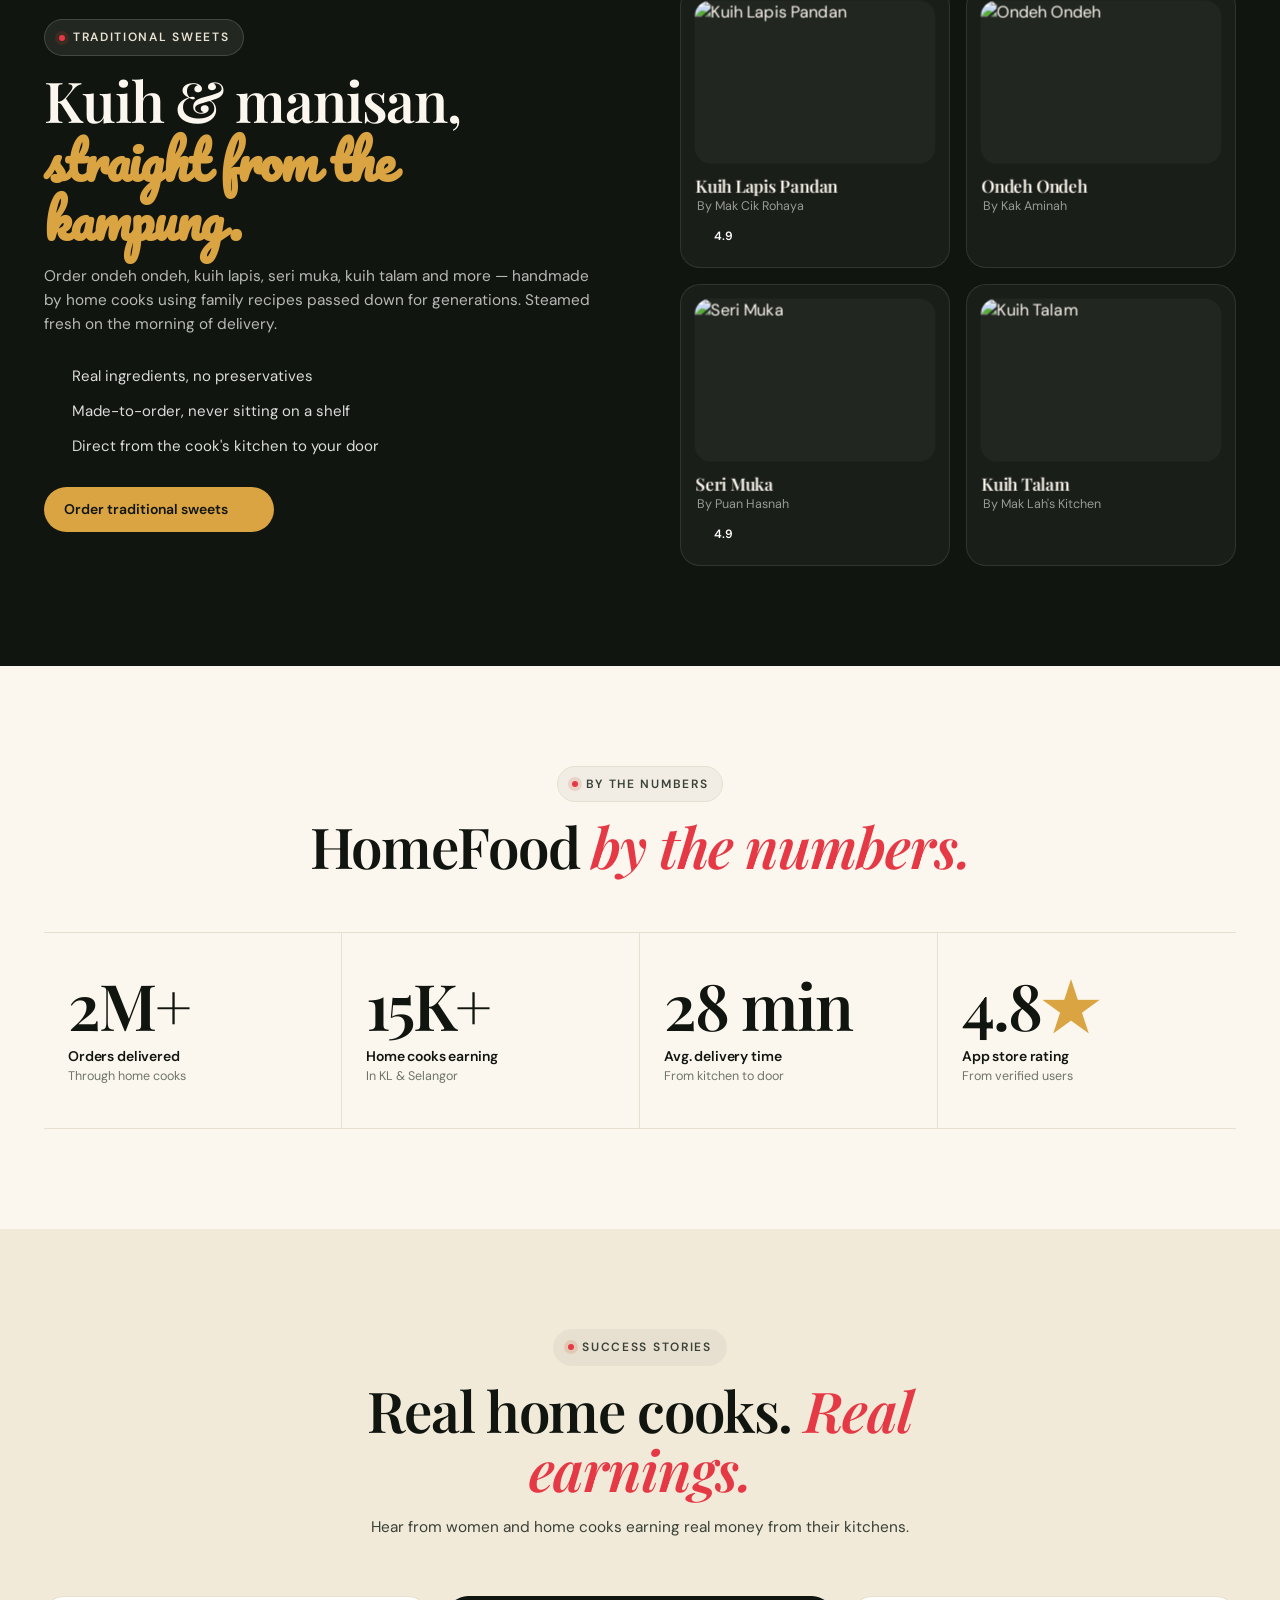
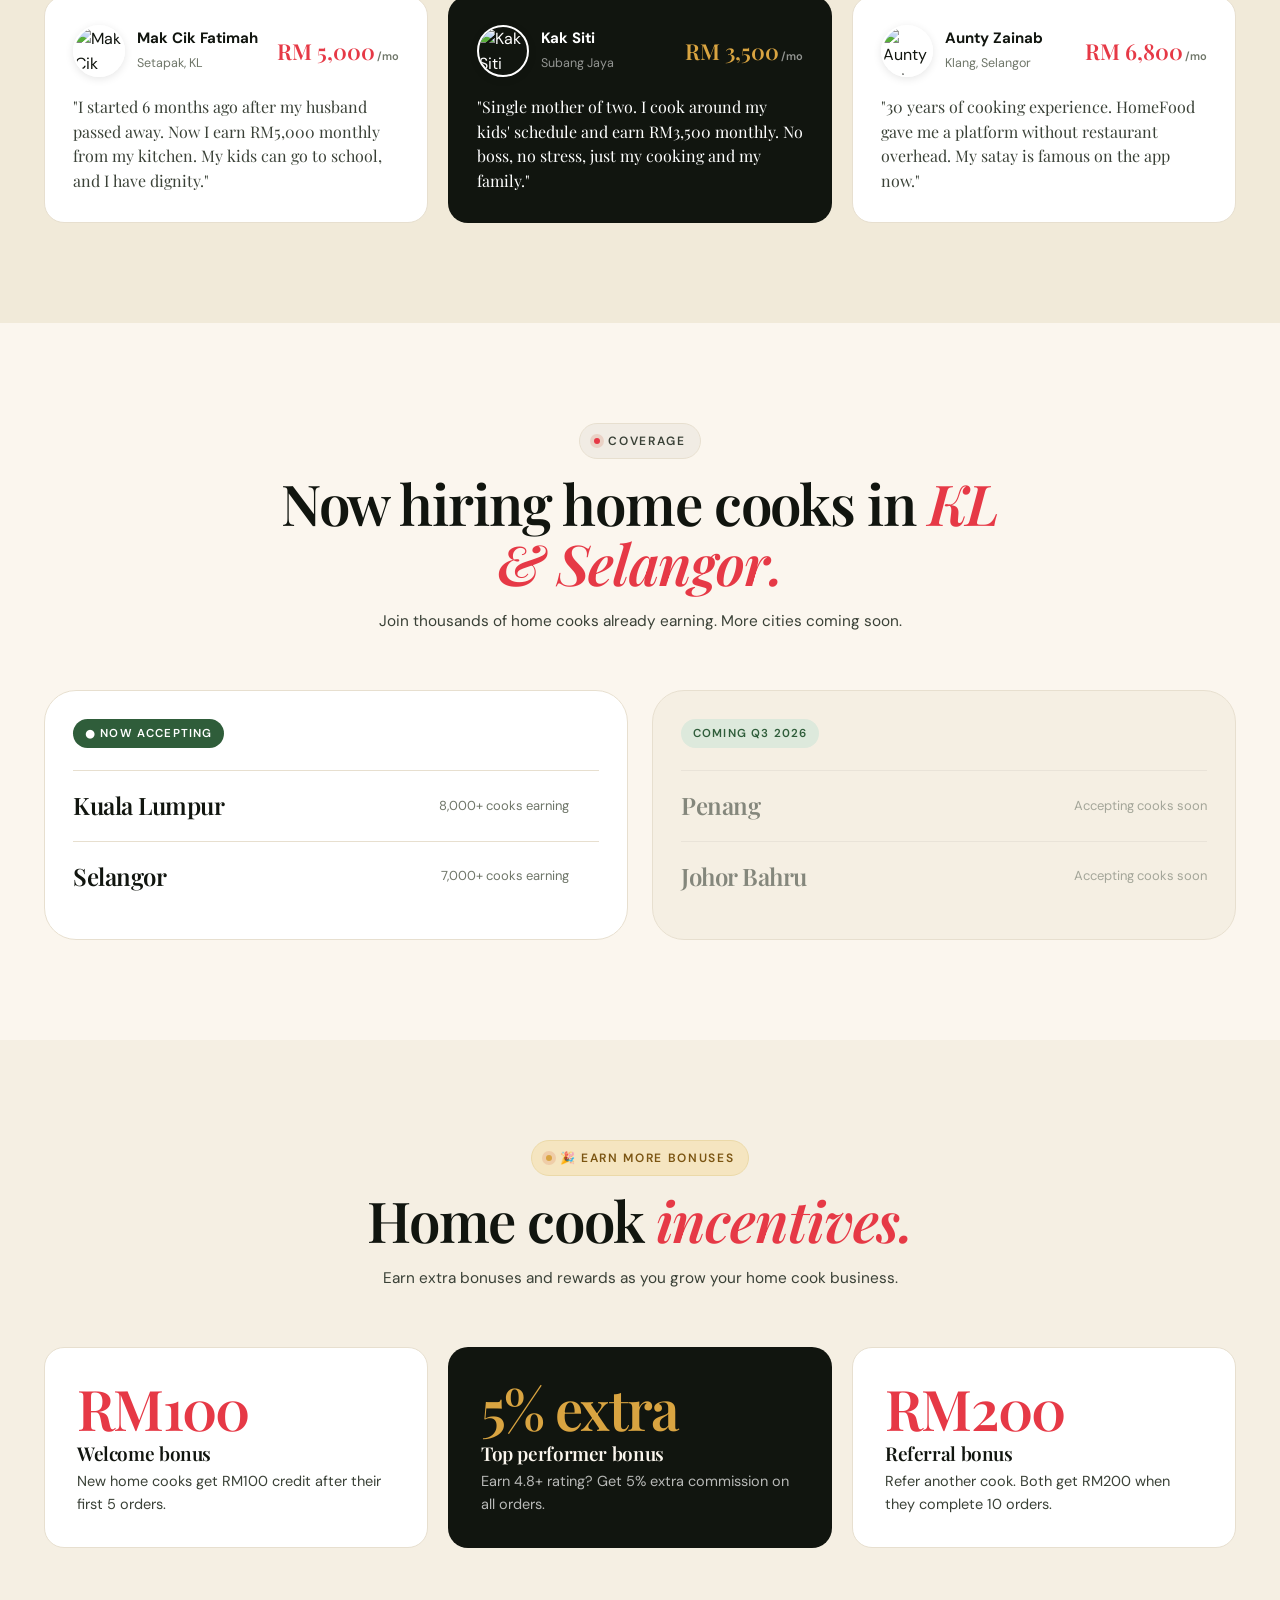
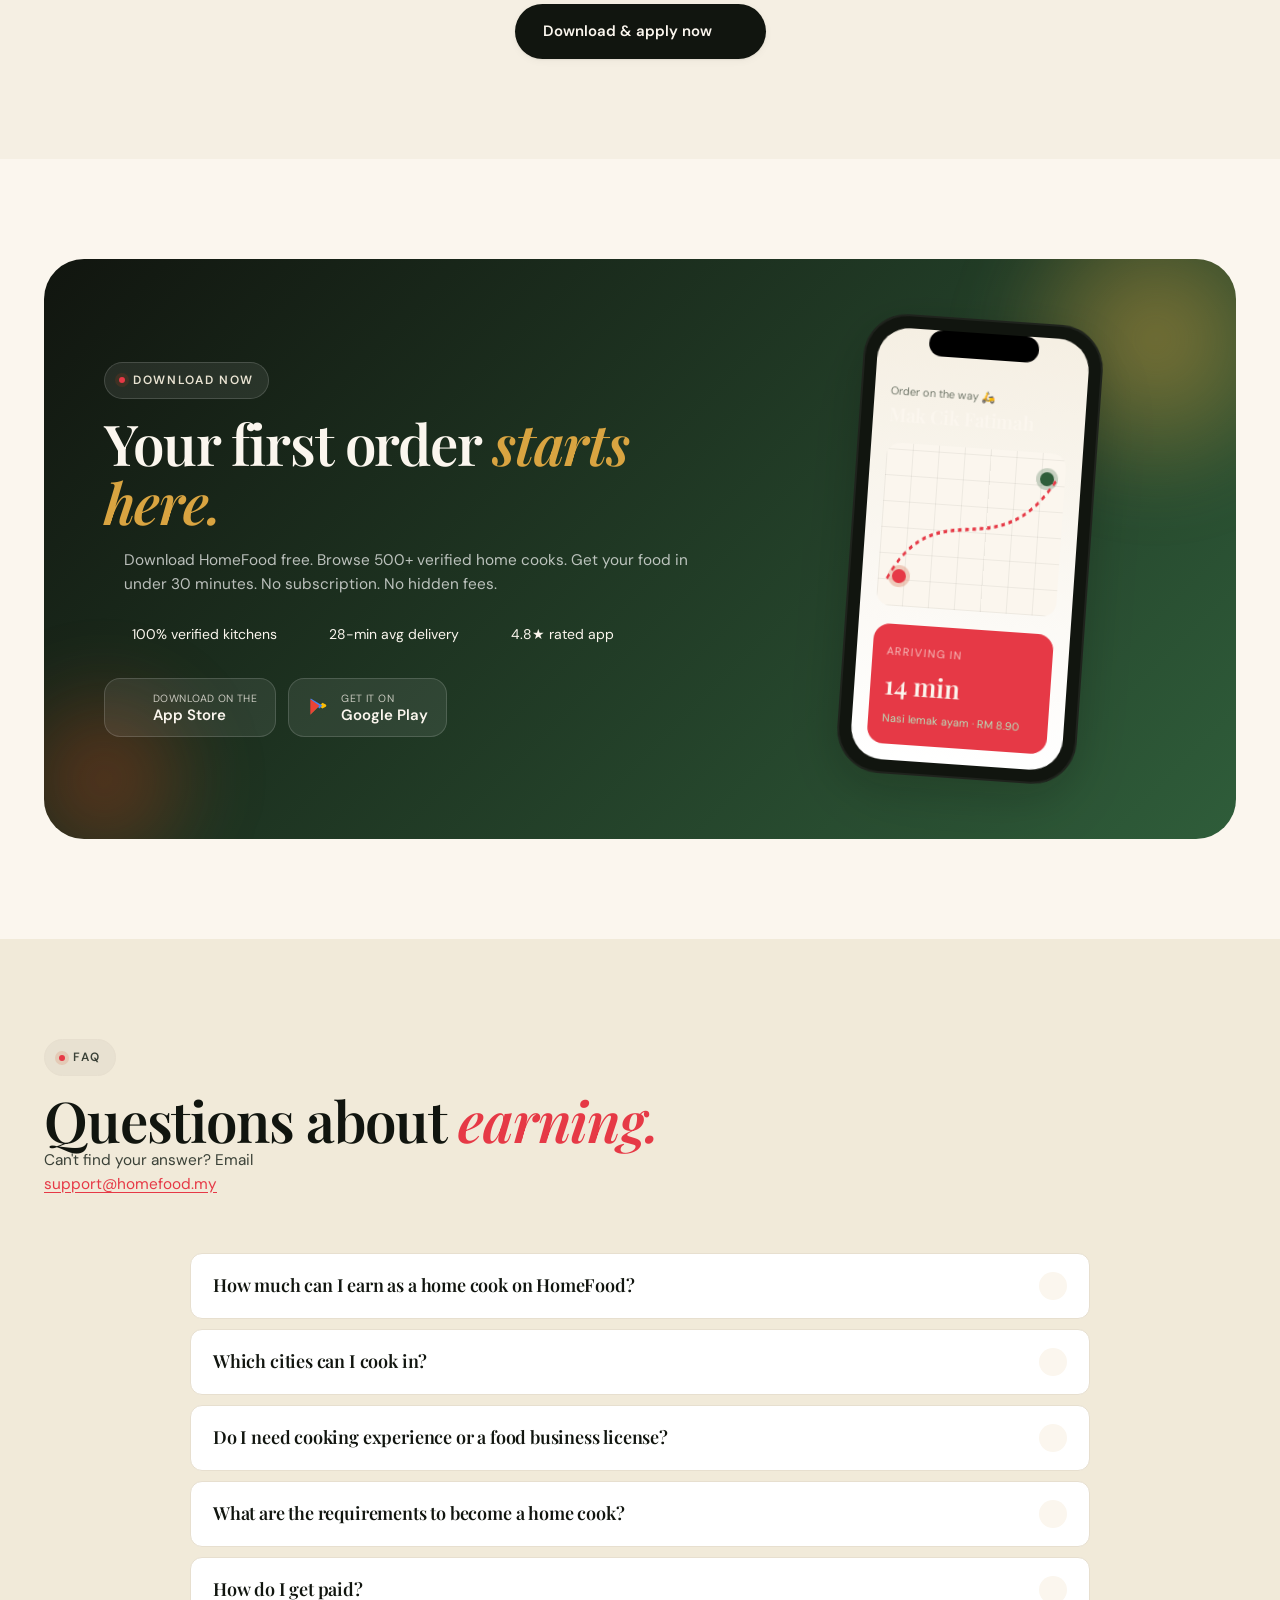
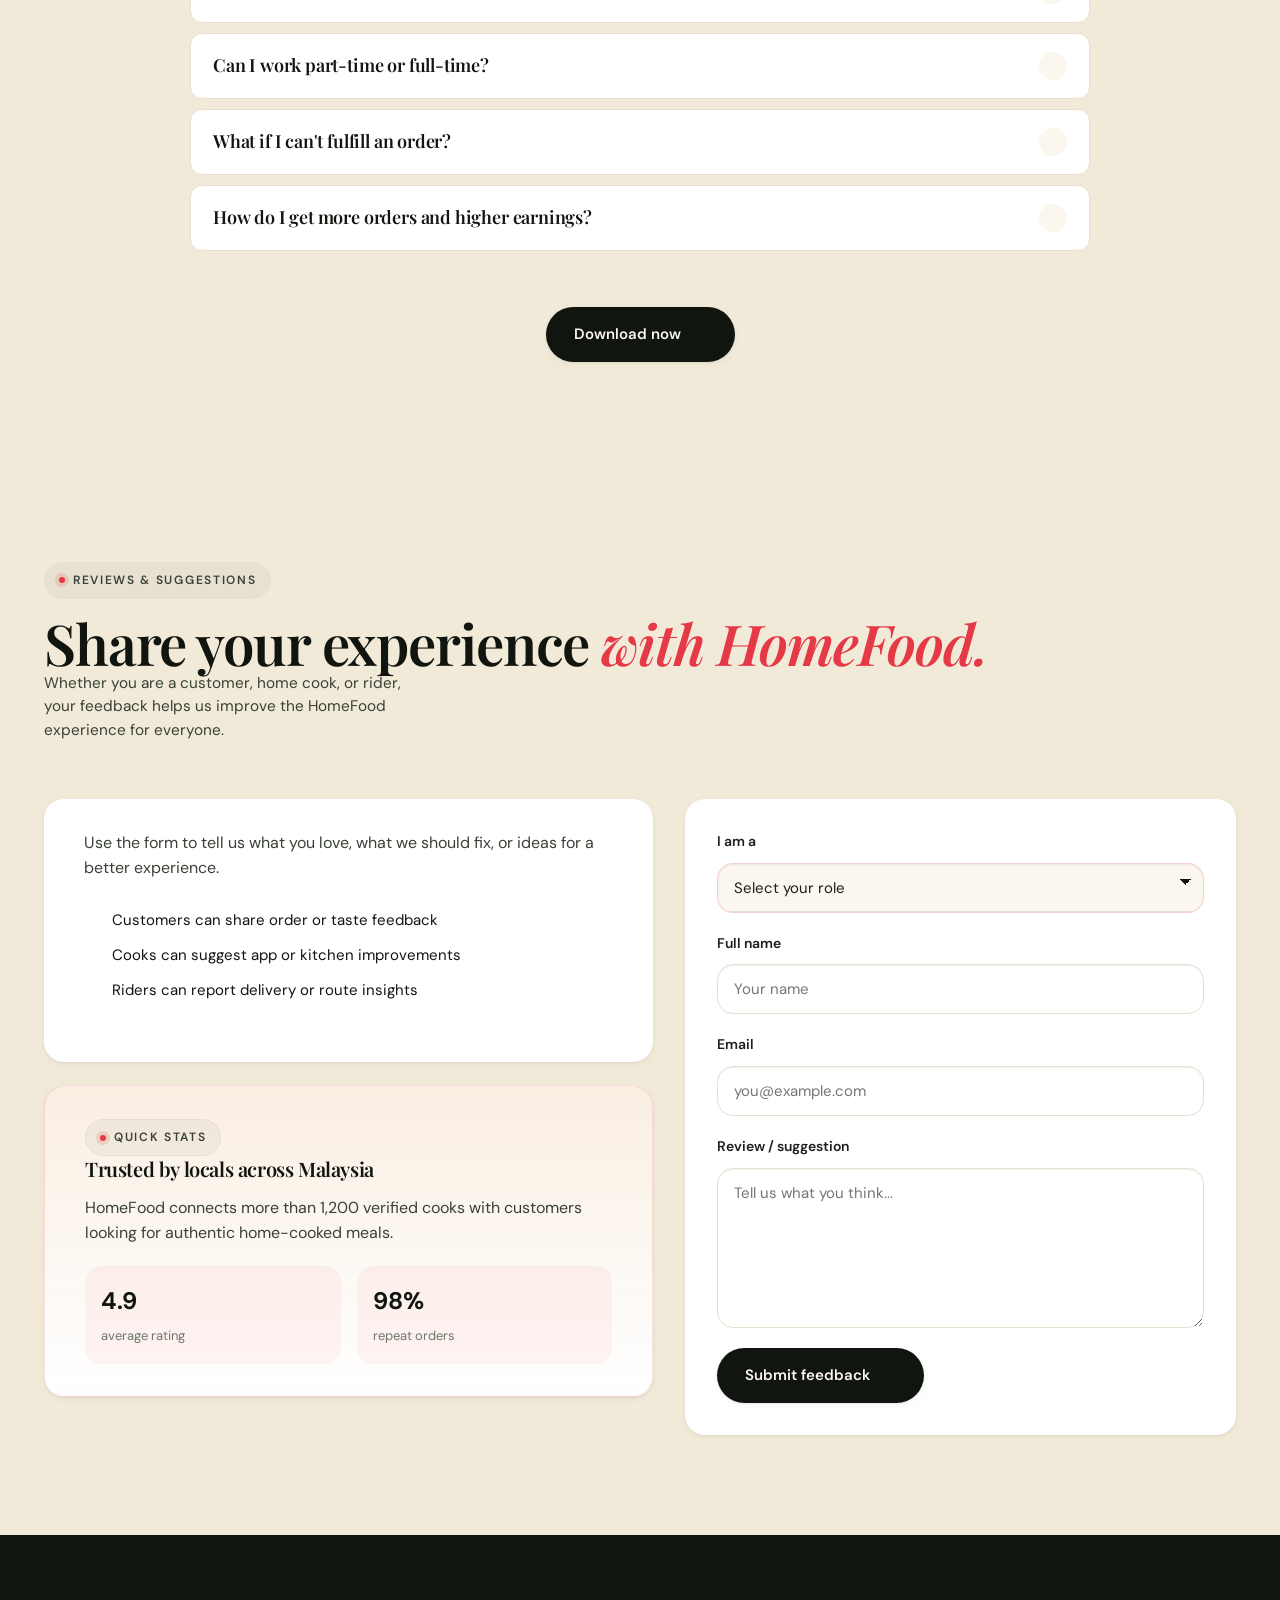
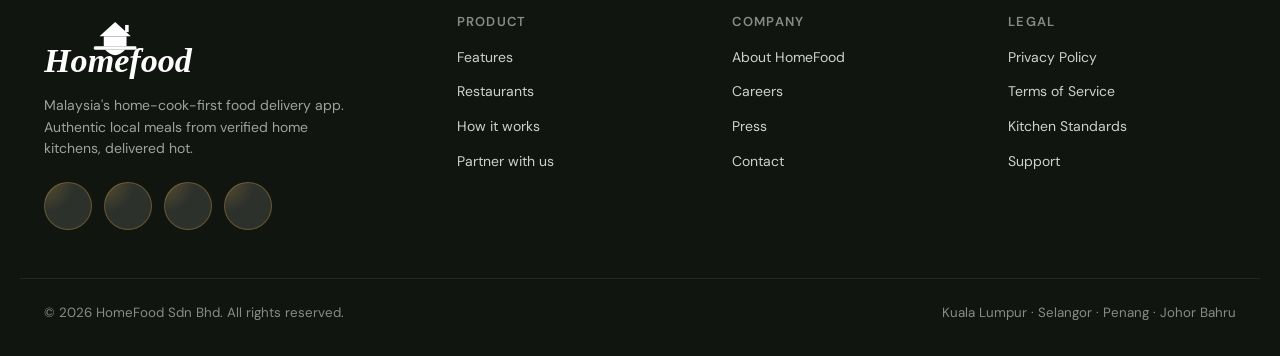
==== commit e2508d0f: "Add LinkedIn and WhatsApp social links to footer" ====
--- a/index.html
+++ b/index.html
@@ -1030,6 +1030,8 @@
         <div class="footer__socials">
           <a href="https://instagram.com/homefood" aria-label="Instagram" target="_blank" rel="noopener noreferrer"><i data-lucide="camera"></i></a>
           <a href="https://tiktok.com/@homefood" aria-label="TikTok" target="_blank" rel="noopener noreferrer"><i data-lucide="music-2"></i></a>
+          <a href="https://linkedin.com/company/homefood" aria-label="LinkedIn" target="_blank" rel="noopener noreferrer"><i data-lucide="briefcase"></i></a>
+          <a href="https://wa.me/60123456789" aria-label="WhatsApp" target="_blank" rel="noopener noreferrer"><i data-lucide="message-circle"></i></a>
         </div>
       </div>
 
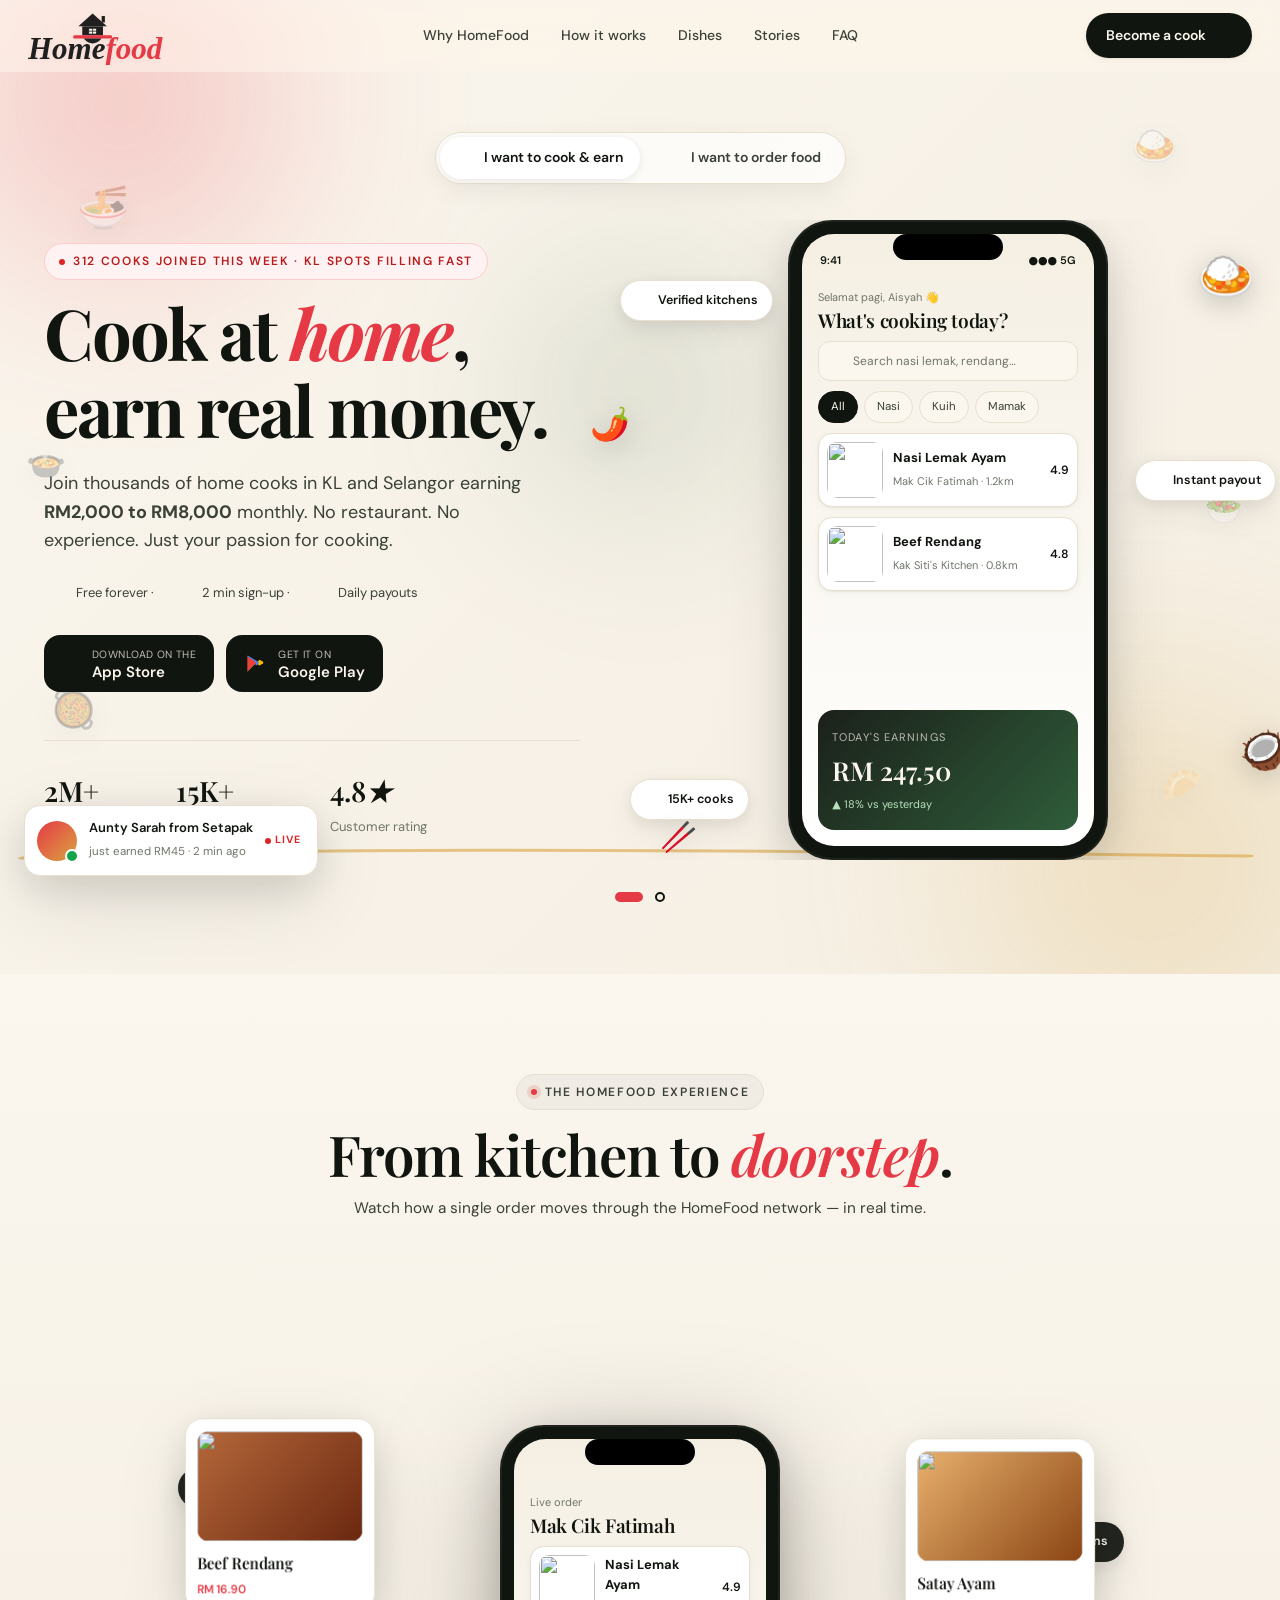
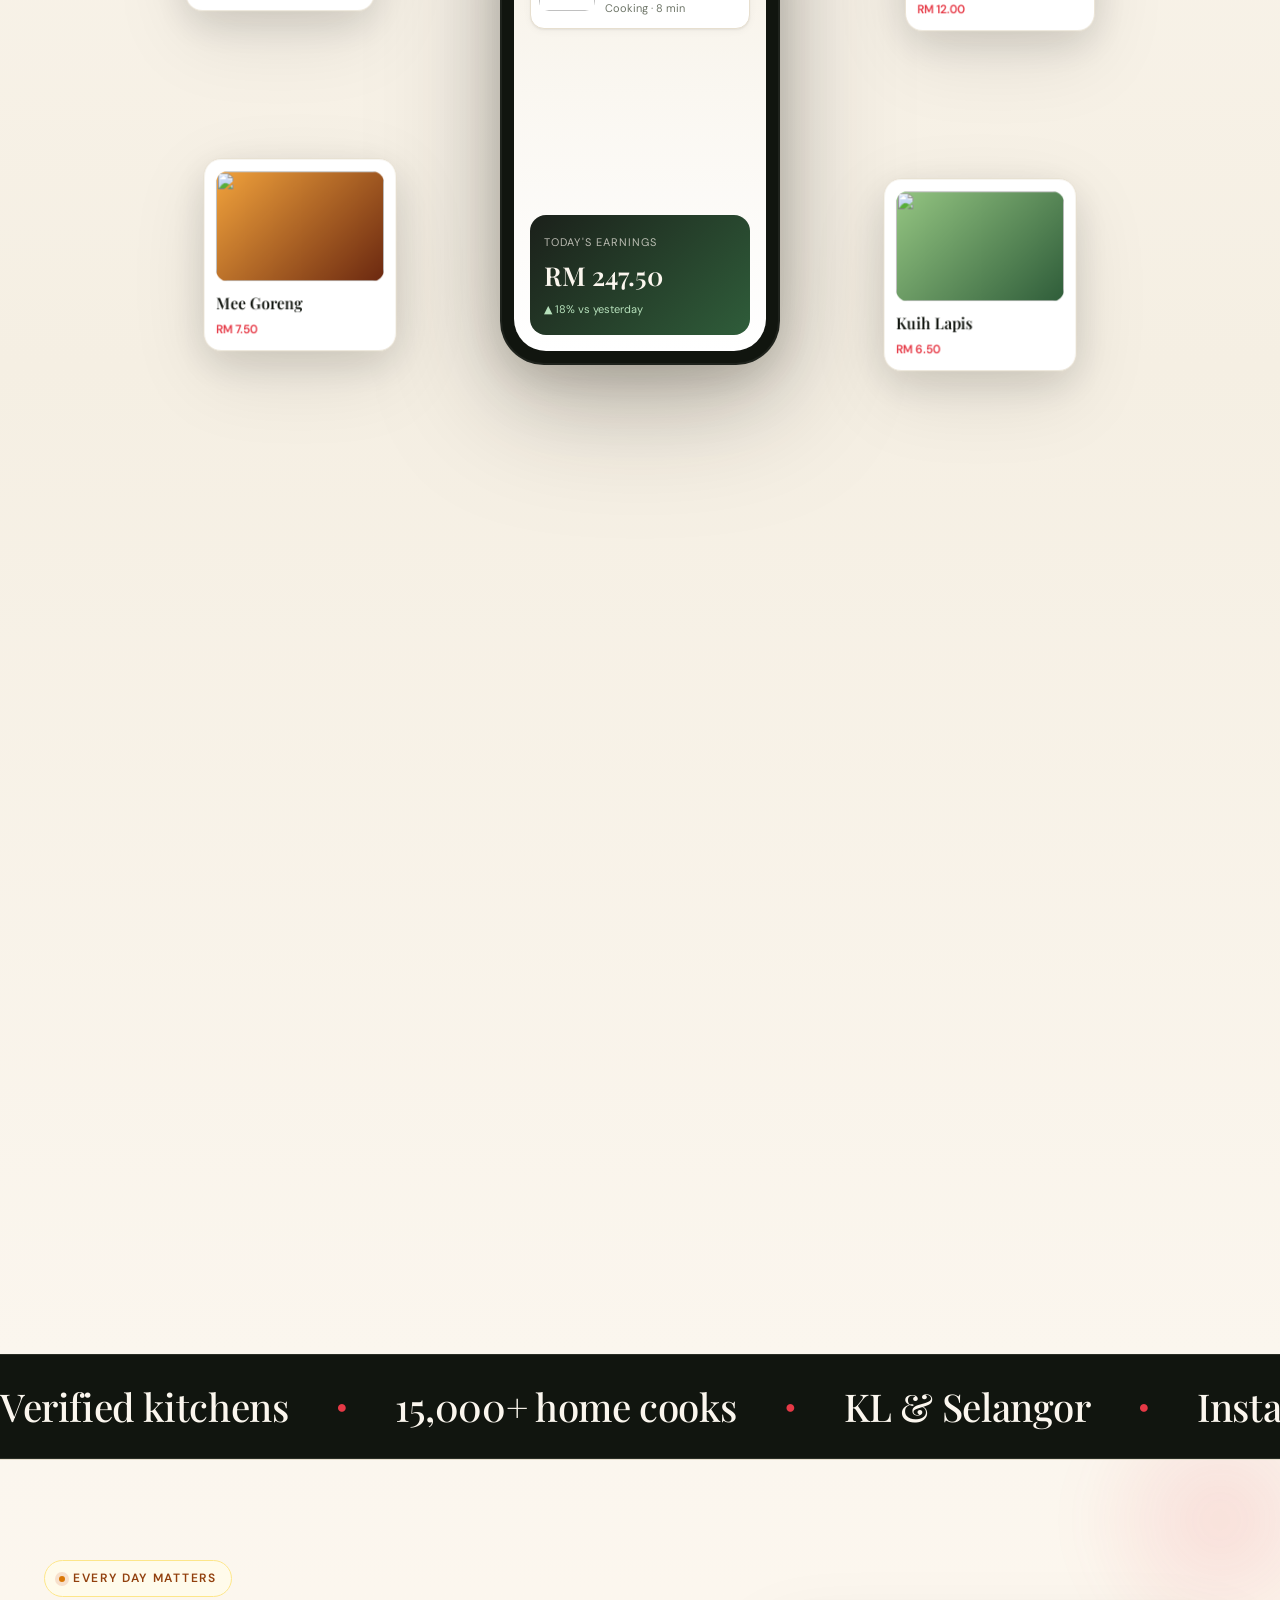
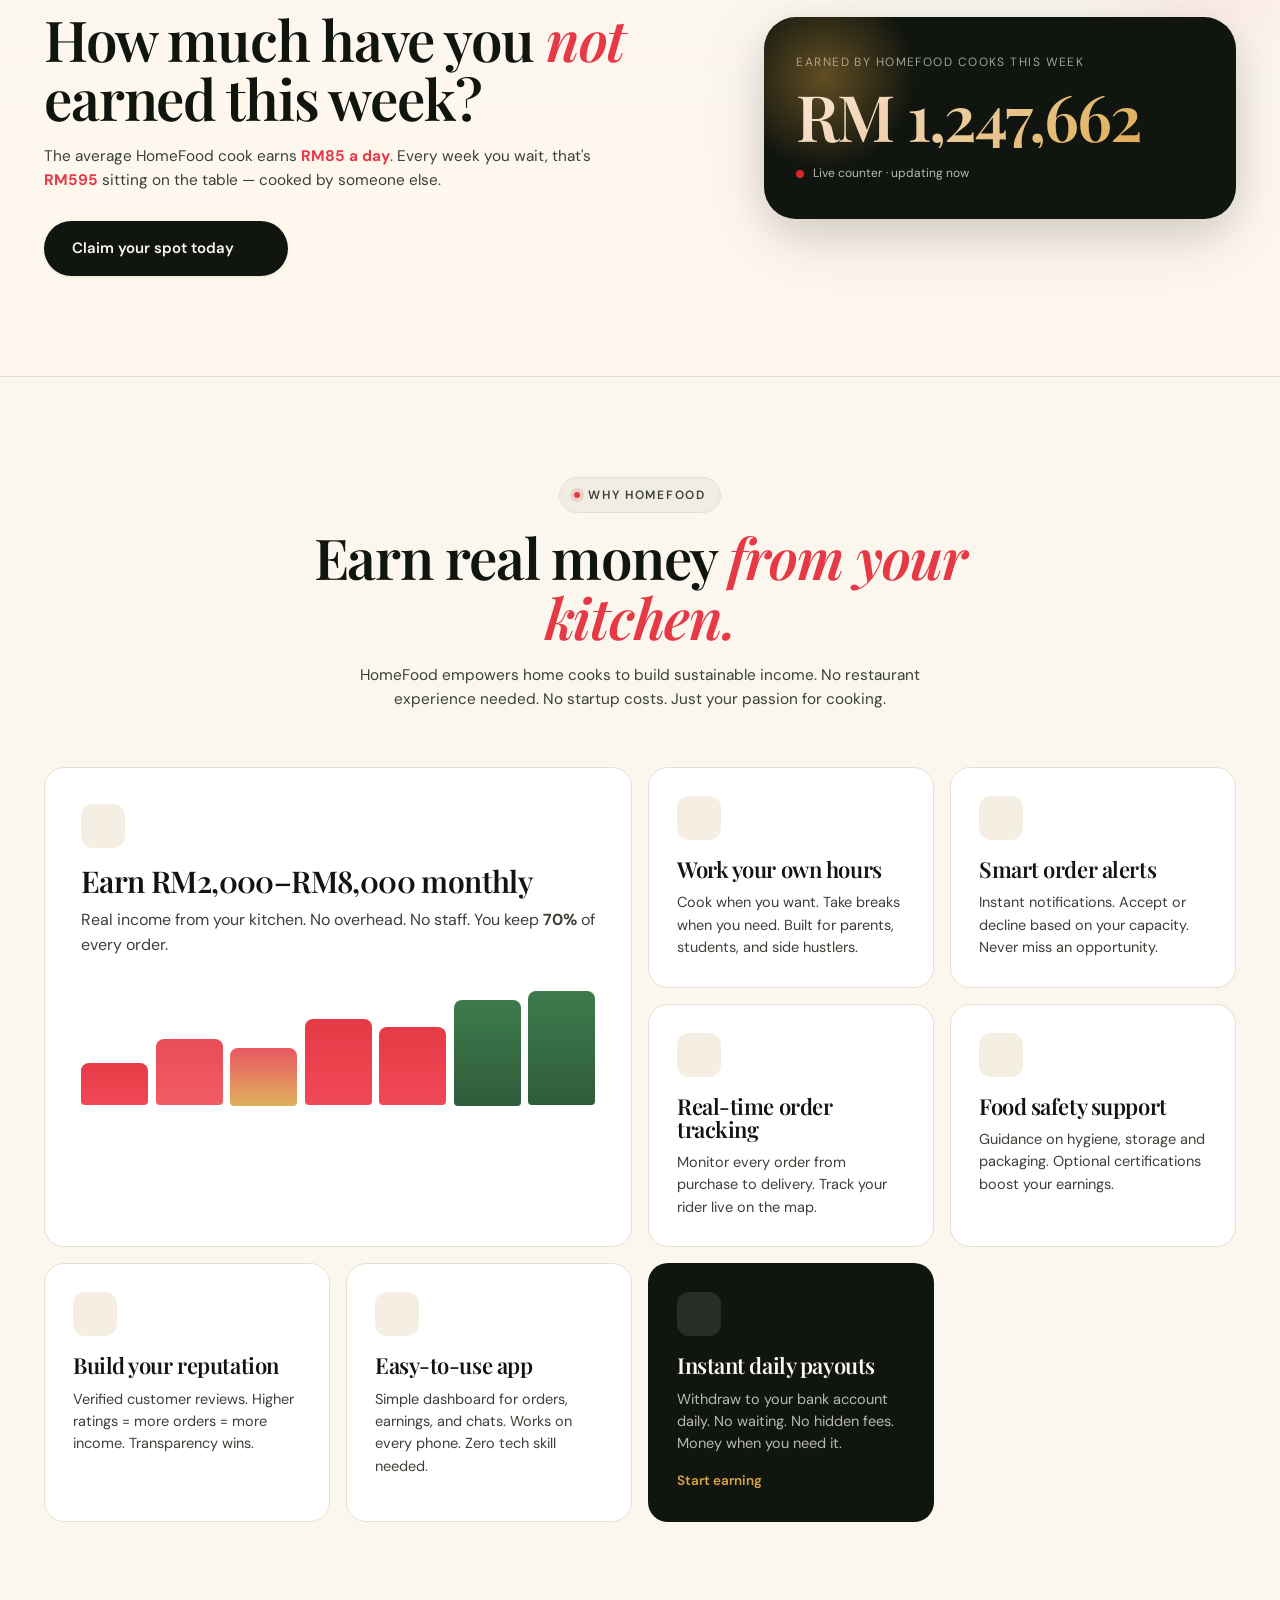
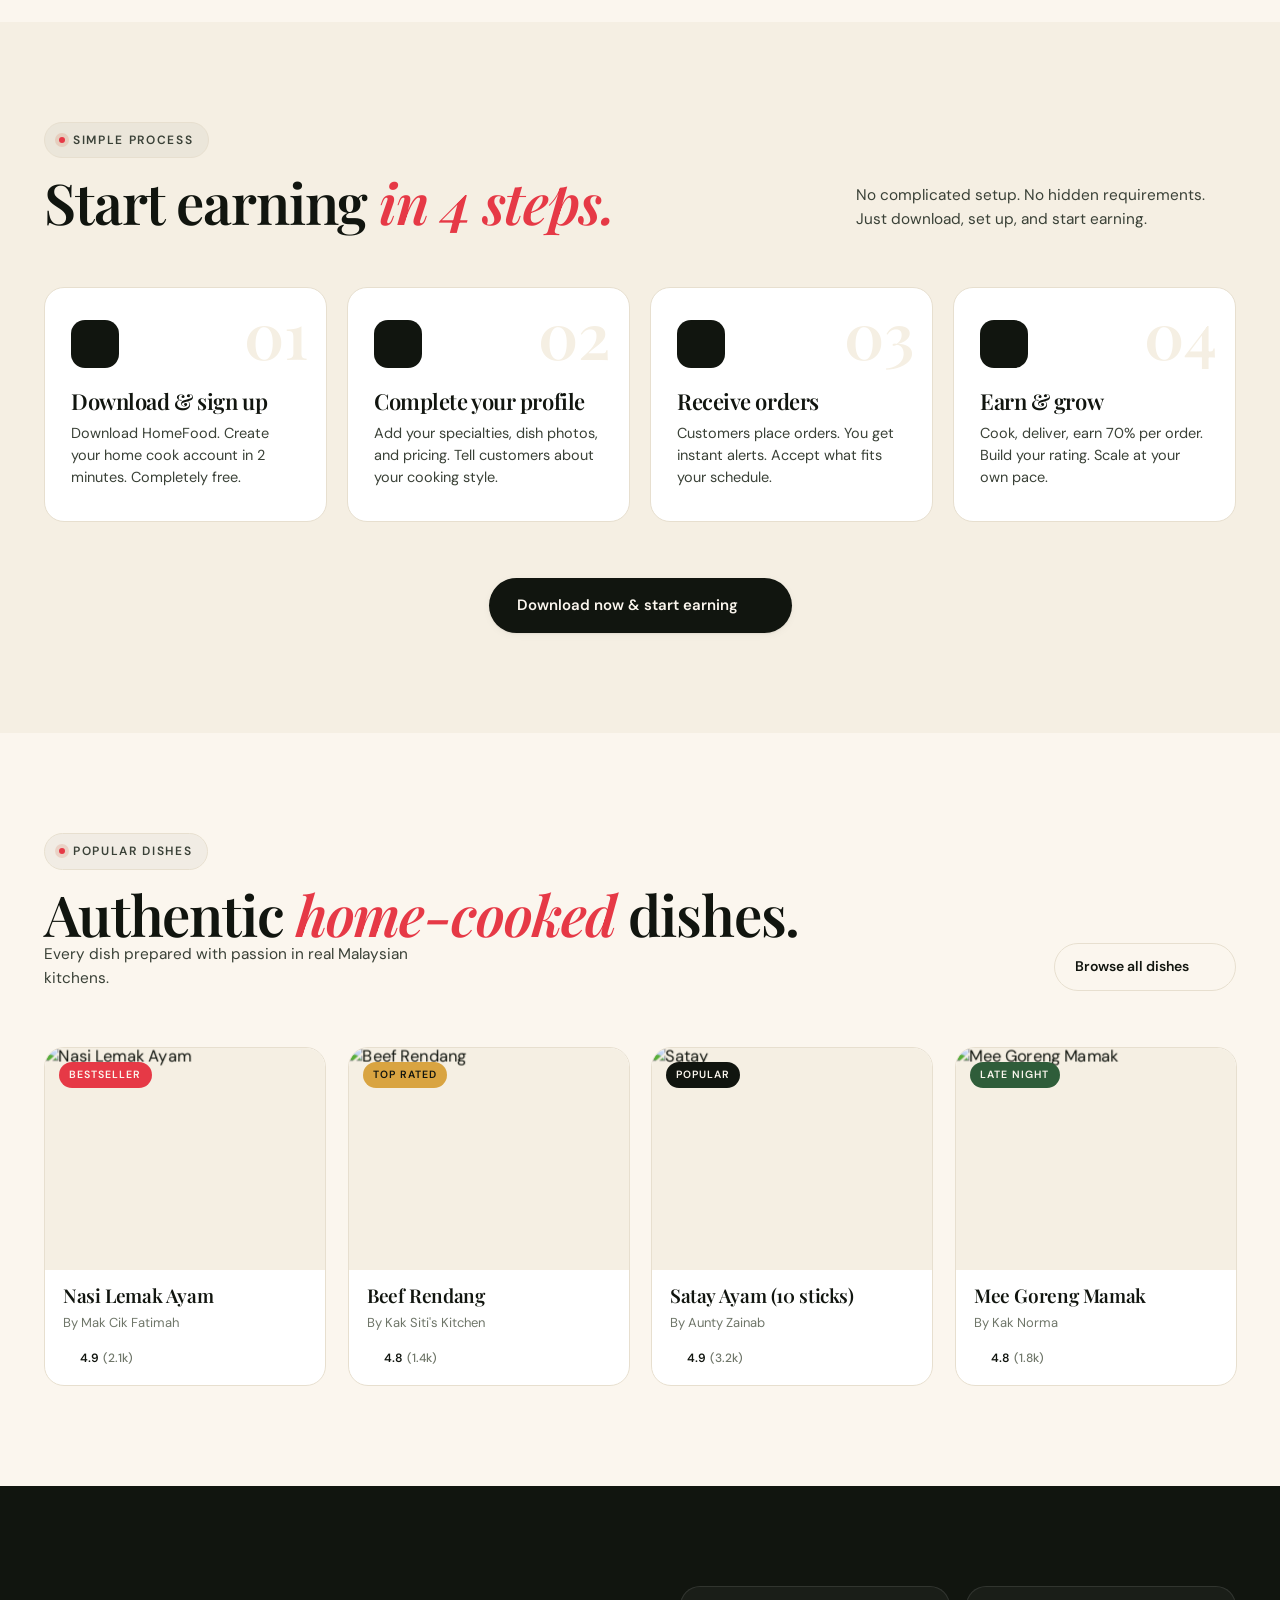
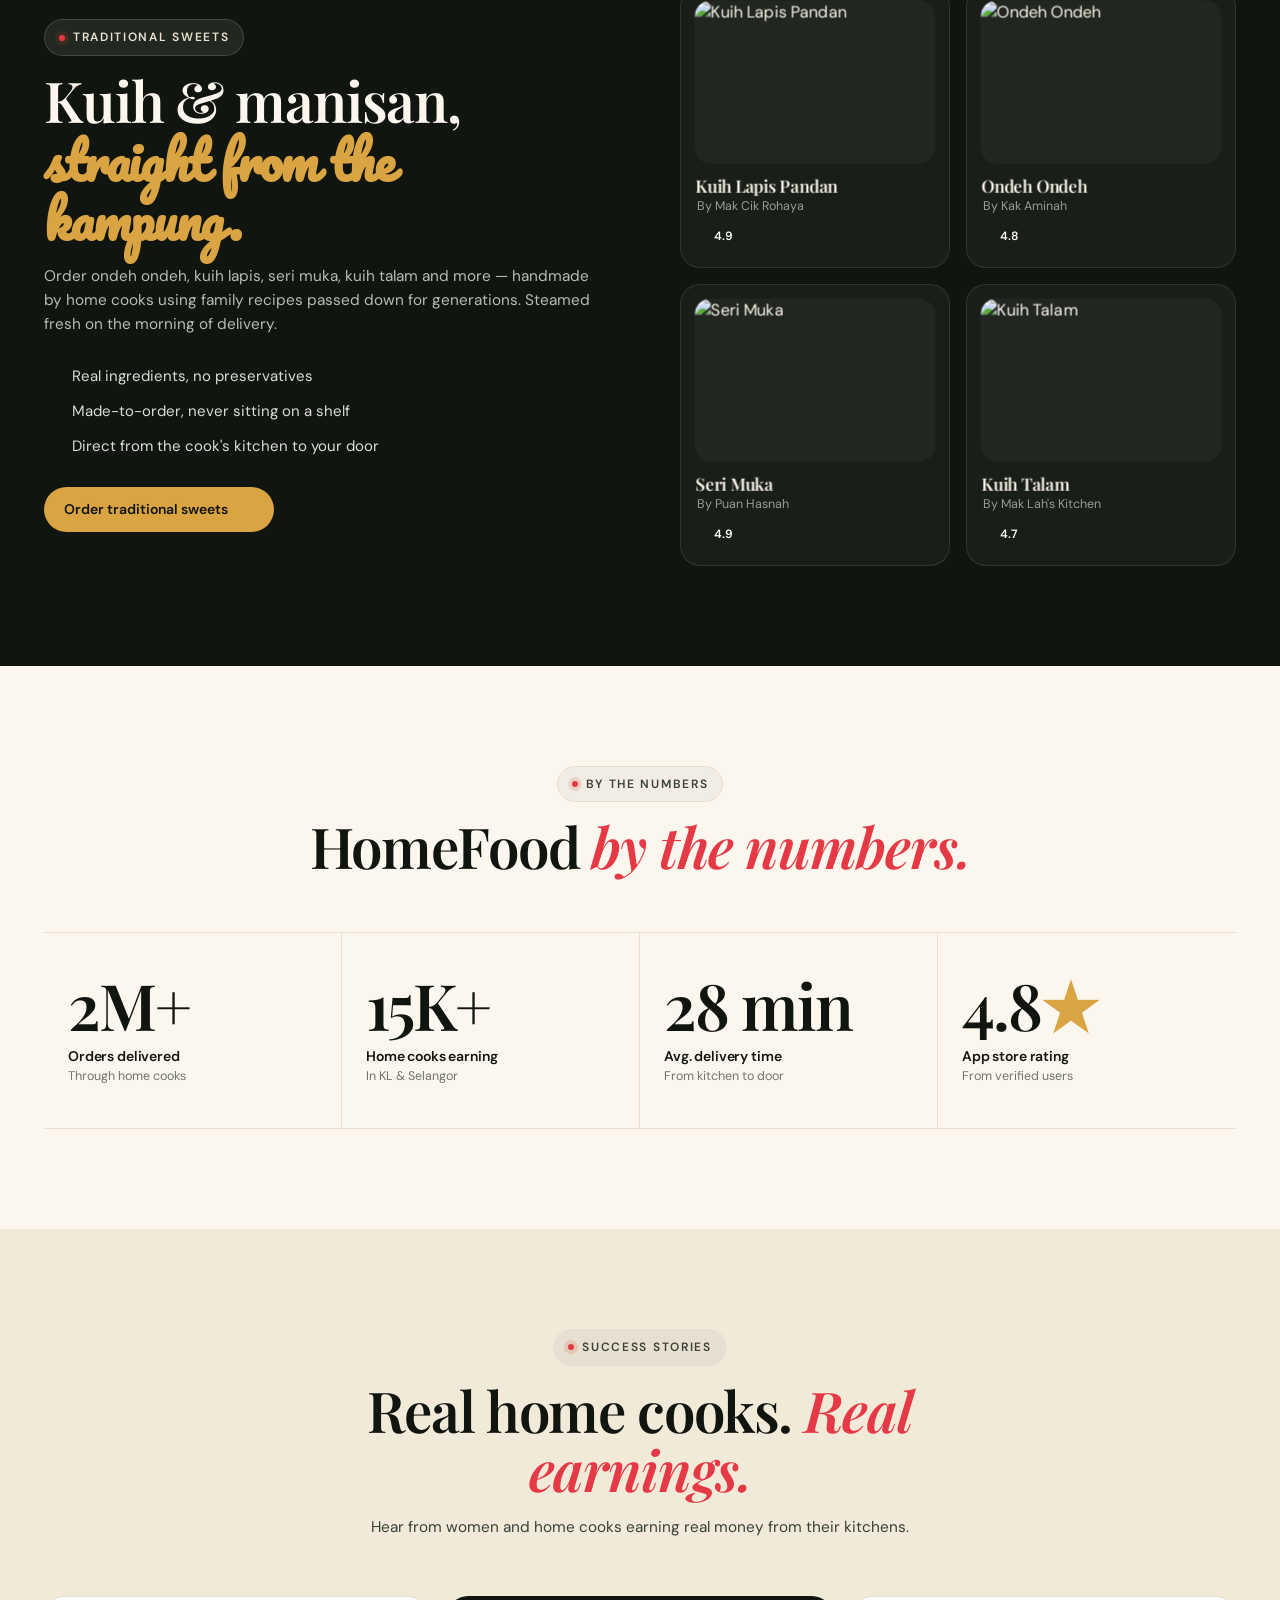
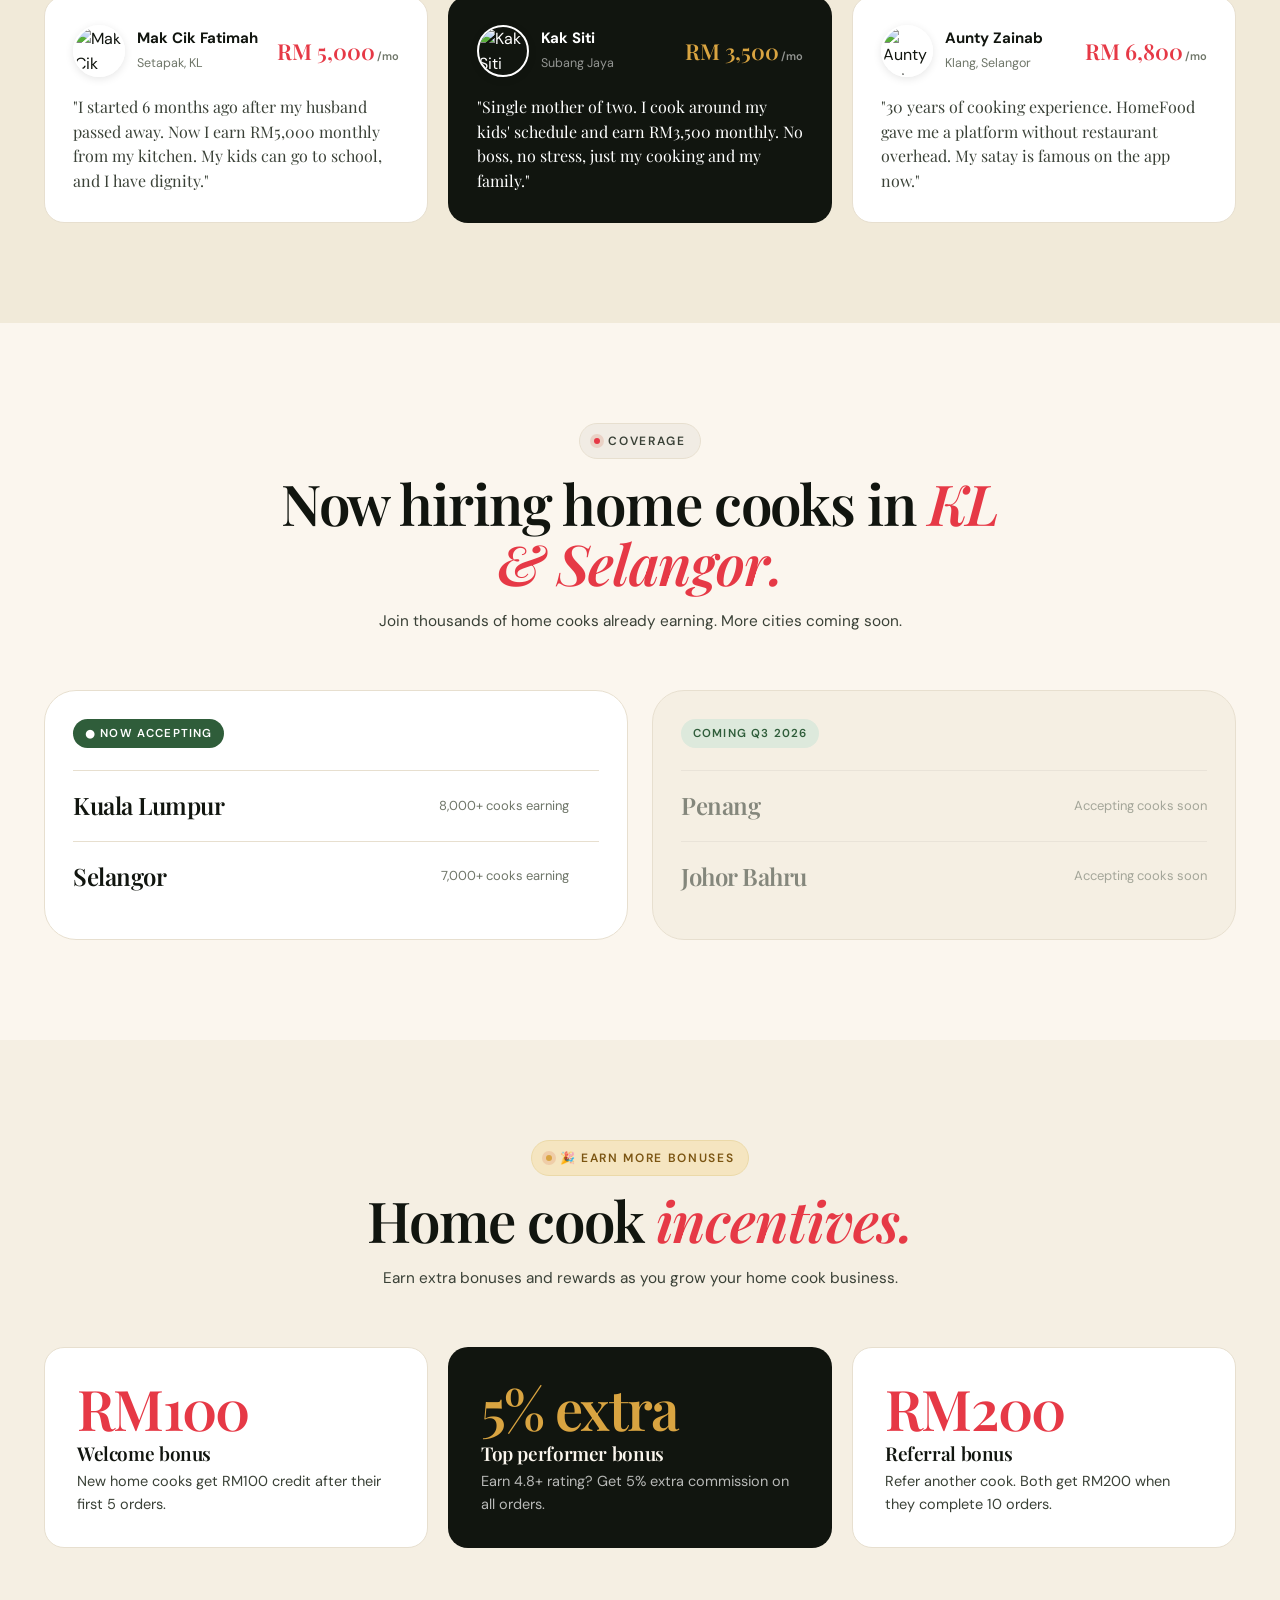
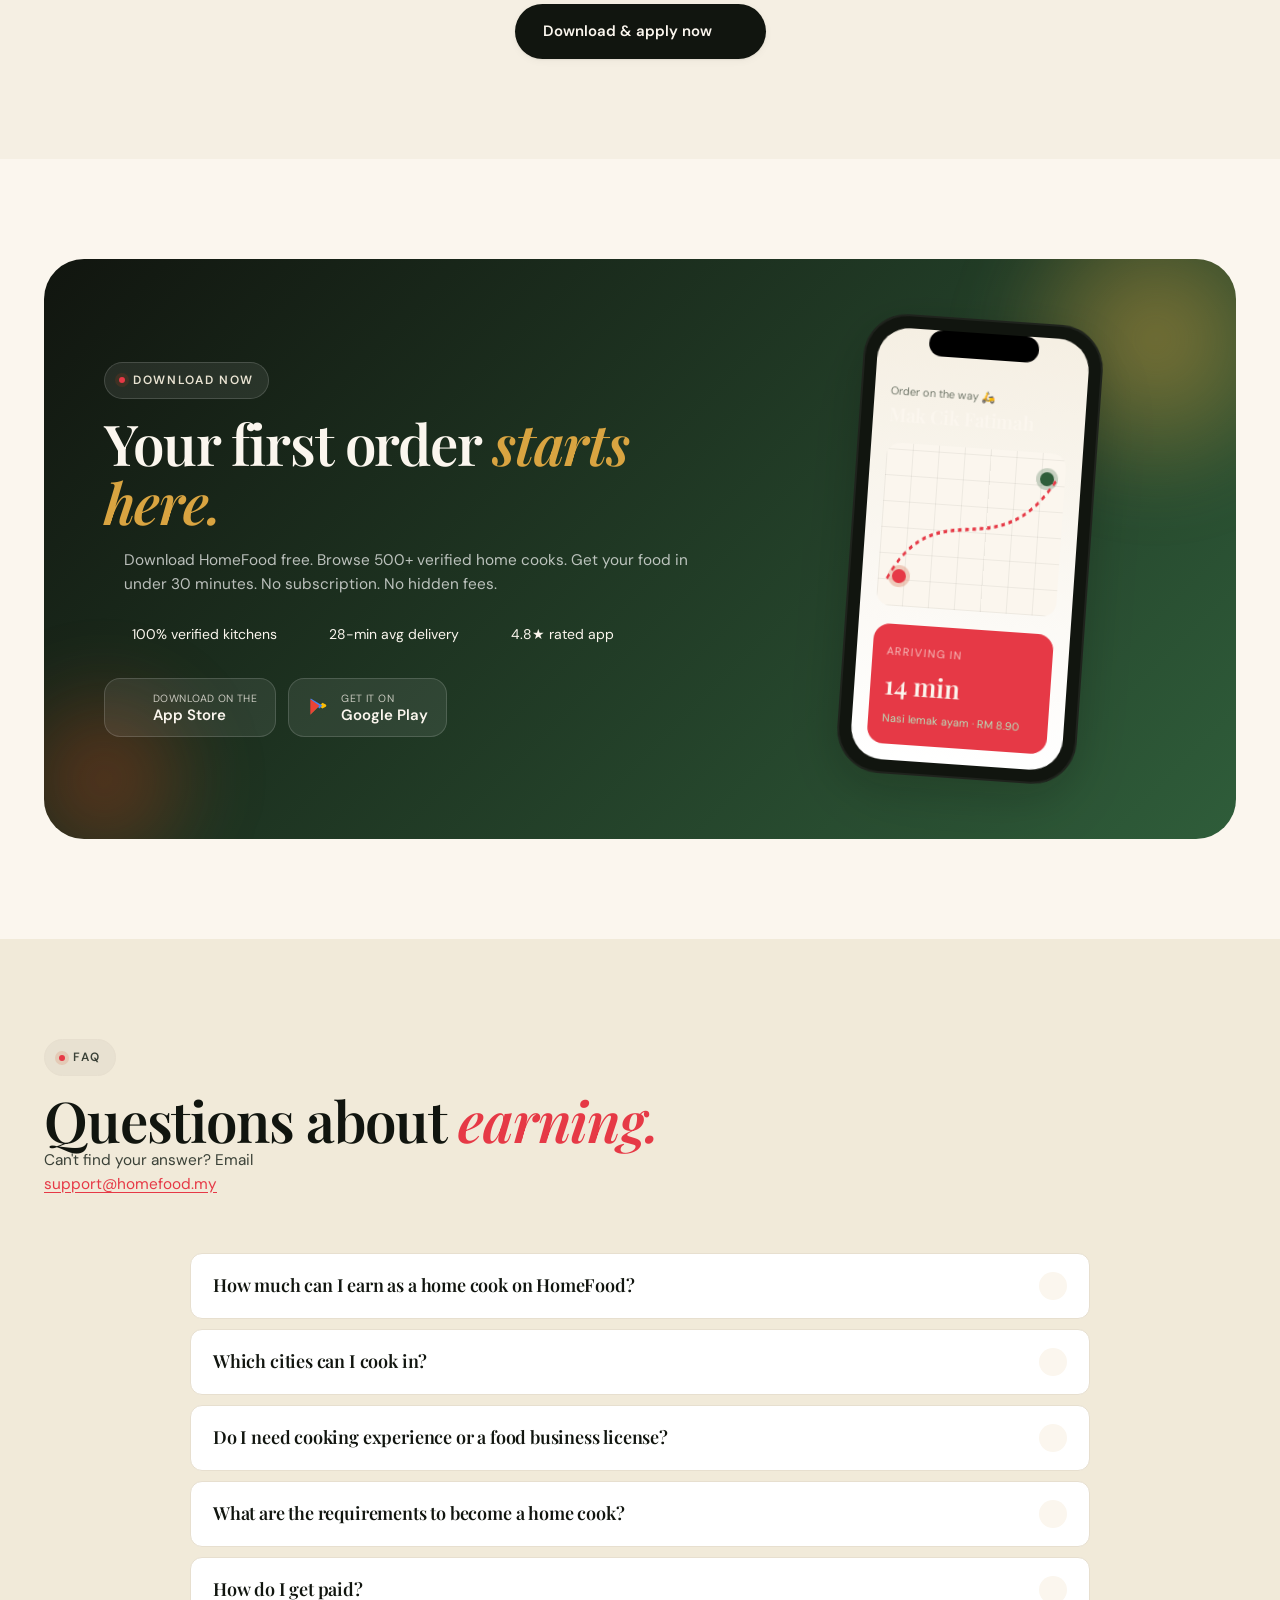
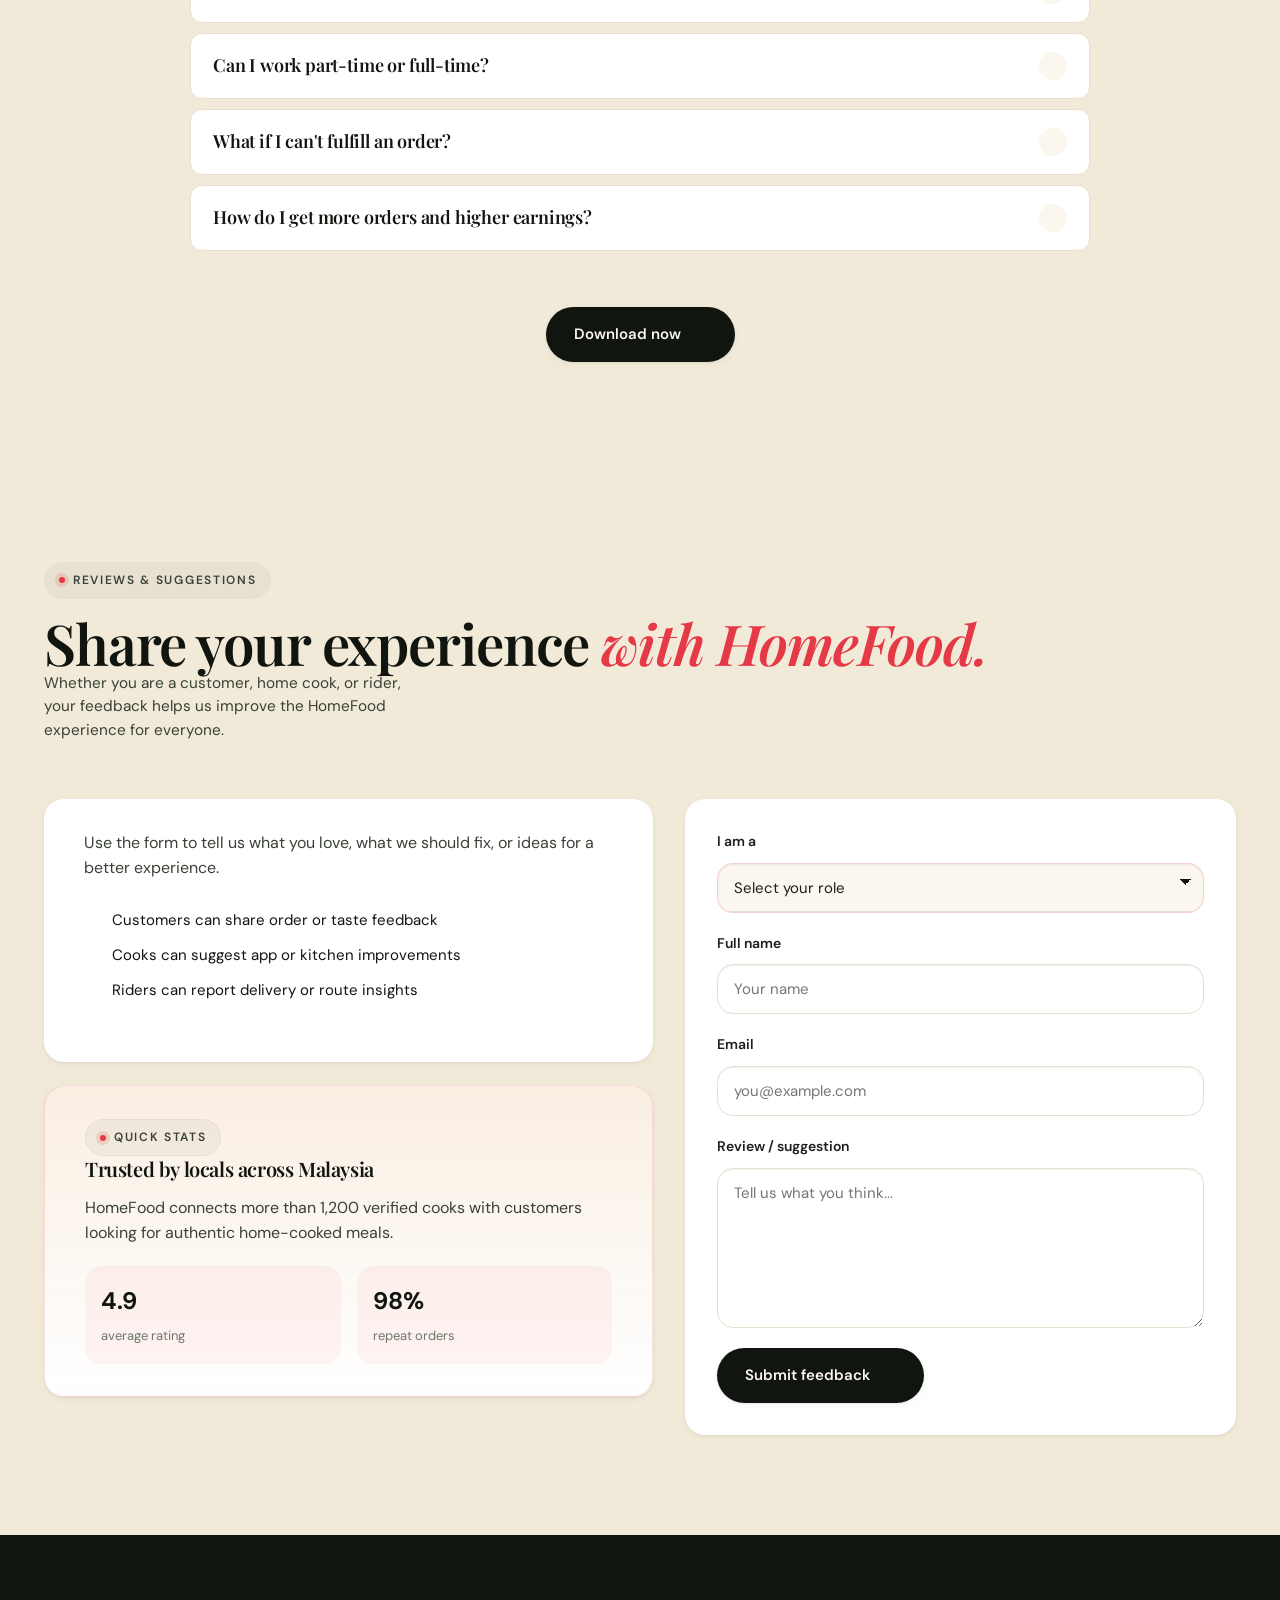
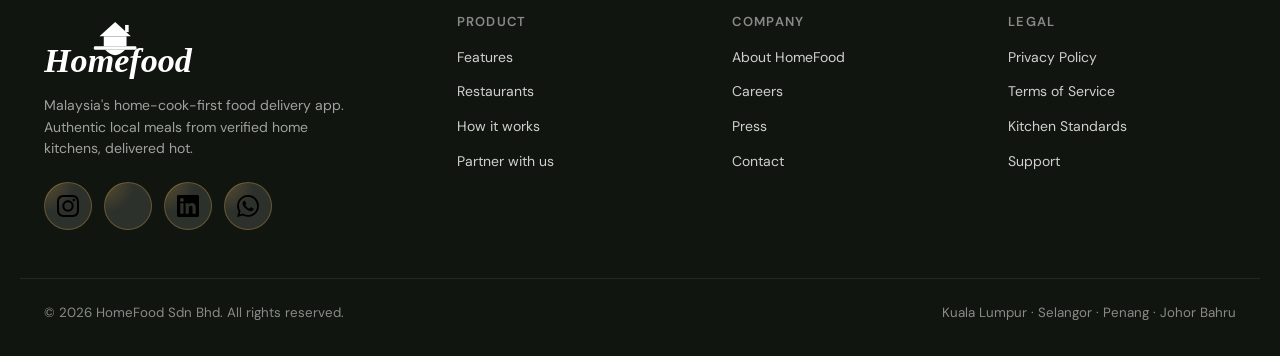
==== commit e6bdaaf4: "social icons" ====
--- a/index.html
+++ b/index.html
@@ -1028,10 +1028,10 @@
         </a>
         <p>Malaysia's home-cook-first food delivery app. Authentic local meals from verified home kitchens, delivered hot.</p>
         <div class="footer__socials">
-          <a href="https://instagram.com/homefood" aria-label="Instagram" target="_blank" rel="noopener noreferrer"><i data-lucide="camera"></i></a>
+          <a href="https://instagram.com/homefood" aria-label="Instagram" target="_blank" rel="noopener noreferrer"><img src="assets/img/instagram.svg" alt="Instagram" /></a>
           <a href="https://tiktok.com/@homefood" aria-label="TikTok" target="_blank" rel="noopener noreferrer"><i data-lucide="music-2"></i></a>
-          <a href="https://linkedin.com/company/homefood" aria-label="LinkedIn" target="_blank" rel="noopener noreferrer"><i data-lucide="briefcase"></i></a>
-          <a href="https://wa.me/60123456789" aria-label="WhatsApp" target="_blank" rel="noopener noreferrer"><i data-lucide="message-circle"></i></a>
+          <a href="https://linkedin.com/company/homefood" aria-label="LinkedIn" target="_blank" rel="noopener noreferrer"><img src="assets/img/linkedin.svg" alt="LinkedIn" /></a>
+          <a href="https://wa.me/60123456789" aria-label="WhatsApp" target="_blank" rel="noopener noreferrer"><img src="assets/img/whatsapp.svg" alt="WhatsApp" /></a>
         </div>
       </div>
 
--- a/assets/css/styles.css
+++ b/assets/css/styles.css
@@ -1669,7 +1669,8 @@
   transition: background .2s ease, color .2s ease, transform .25s ease, border-color .2s ease;
 }
 .footer__socials a svg,
-.footer__socials a i{
+.footer__socials a i,
+.footer__socials a img{
   width: 22px !important;
   height: 22px !important;
   color: currentColor !important;
@@ -1679,7 +1680,8 @@
   opacity: 1 !important;
 }
 .footer__socials a:hover svg,
-.footer__socials a:hover i{
+.footer__socials a:hover i,
+.footer__socials a:hover img{
   stroke: currentColor !important;
   color: currentColor !important;
   fill: currentColor !important;
